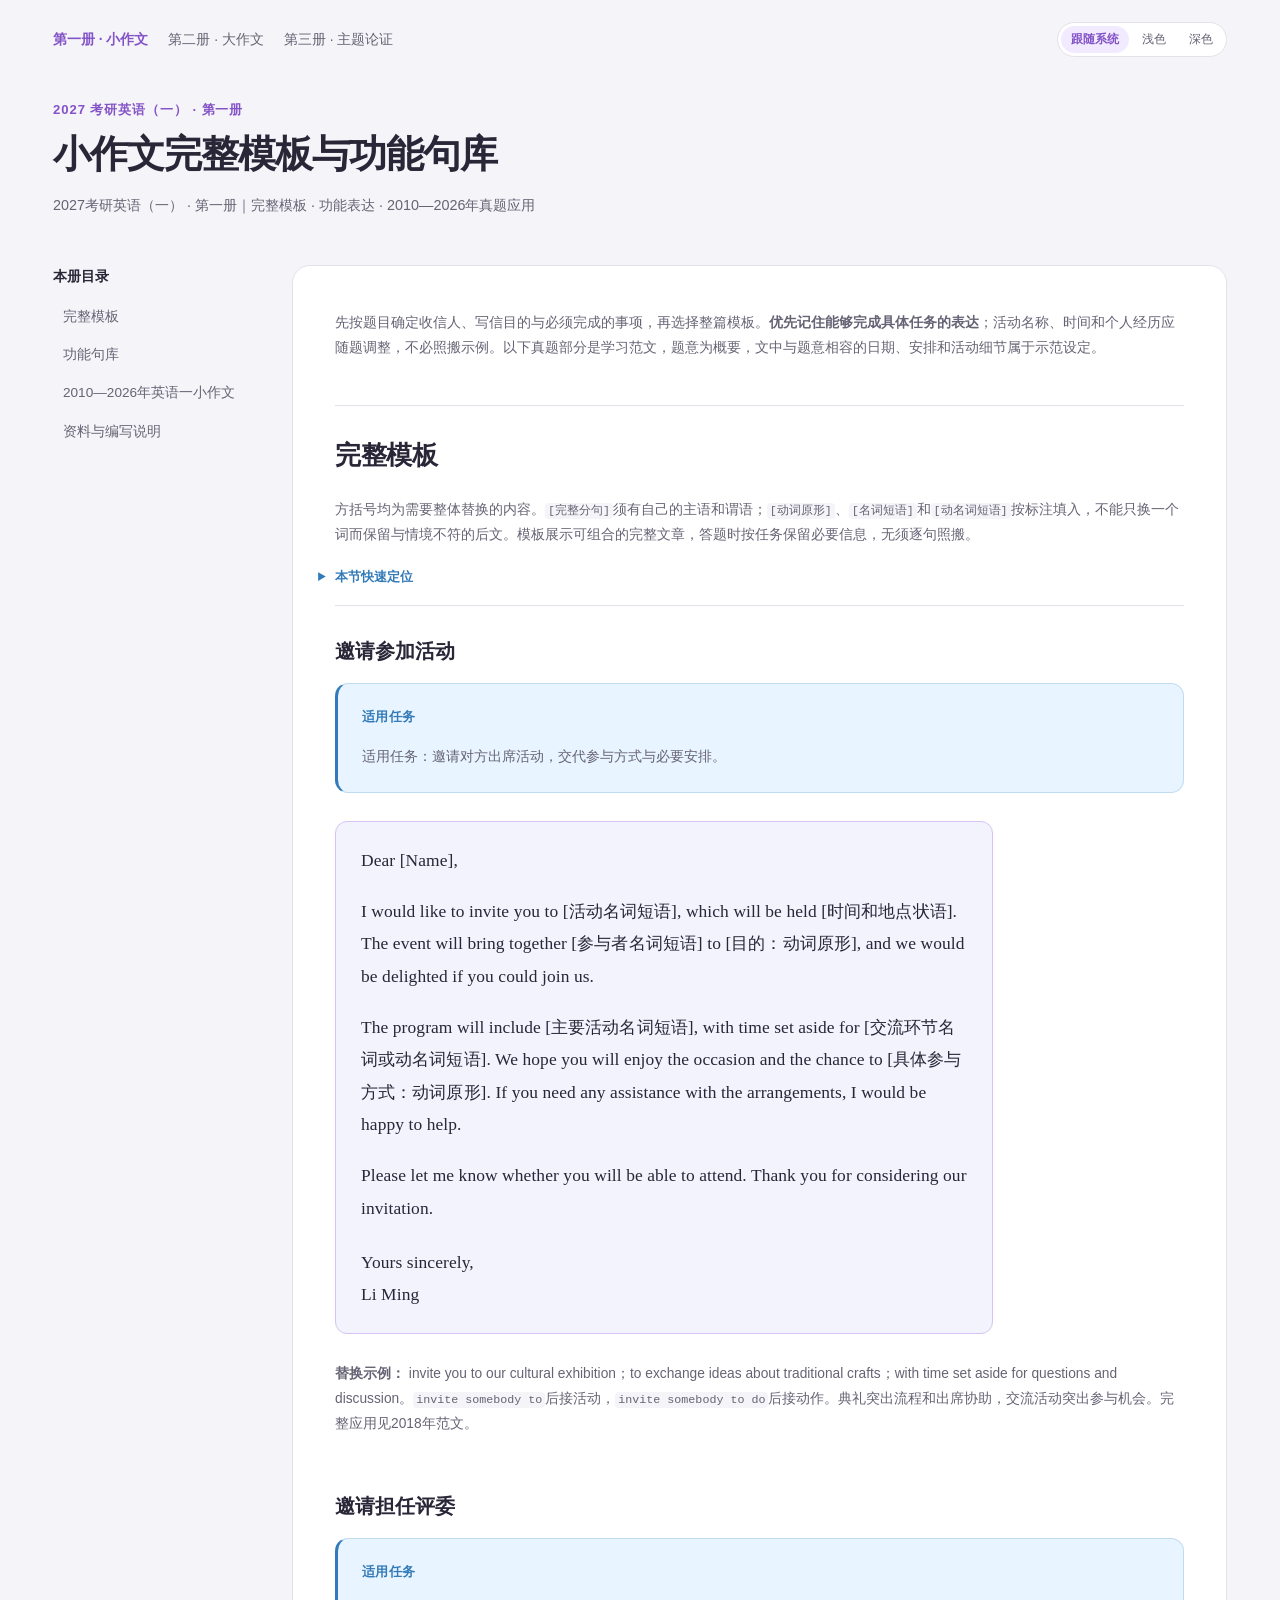
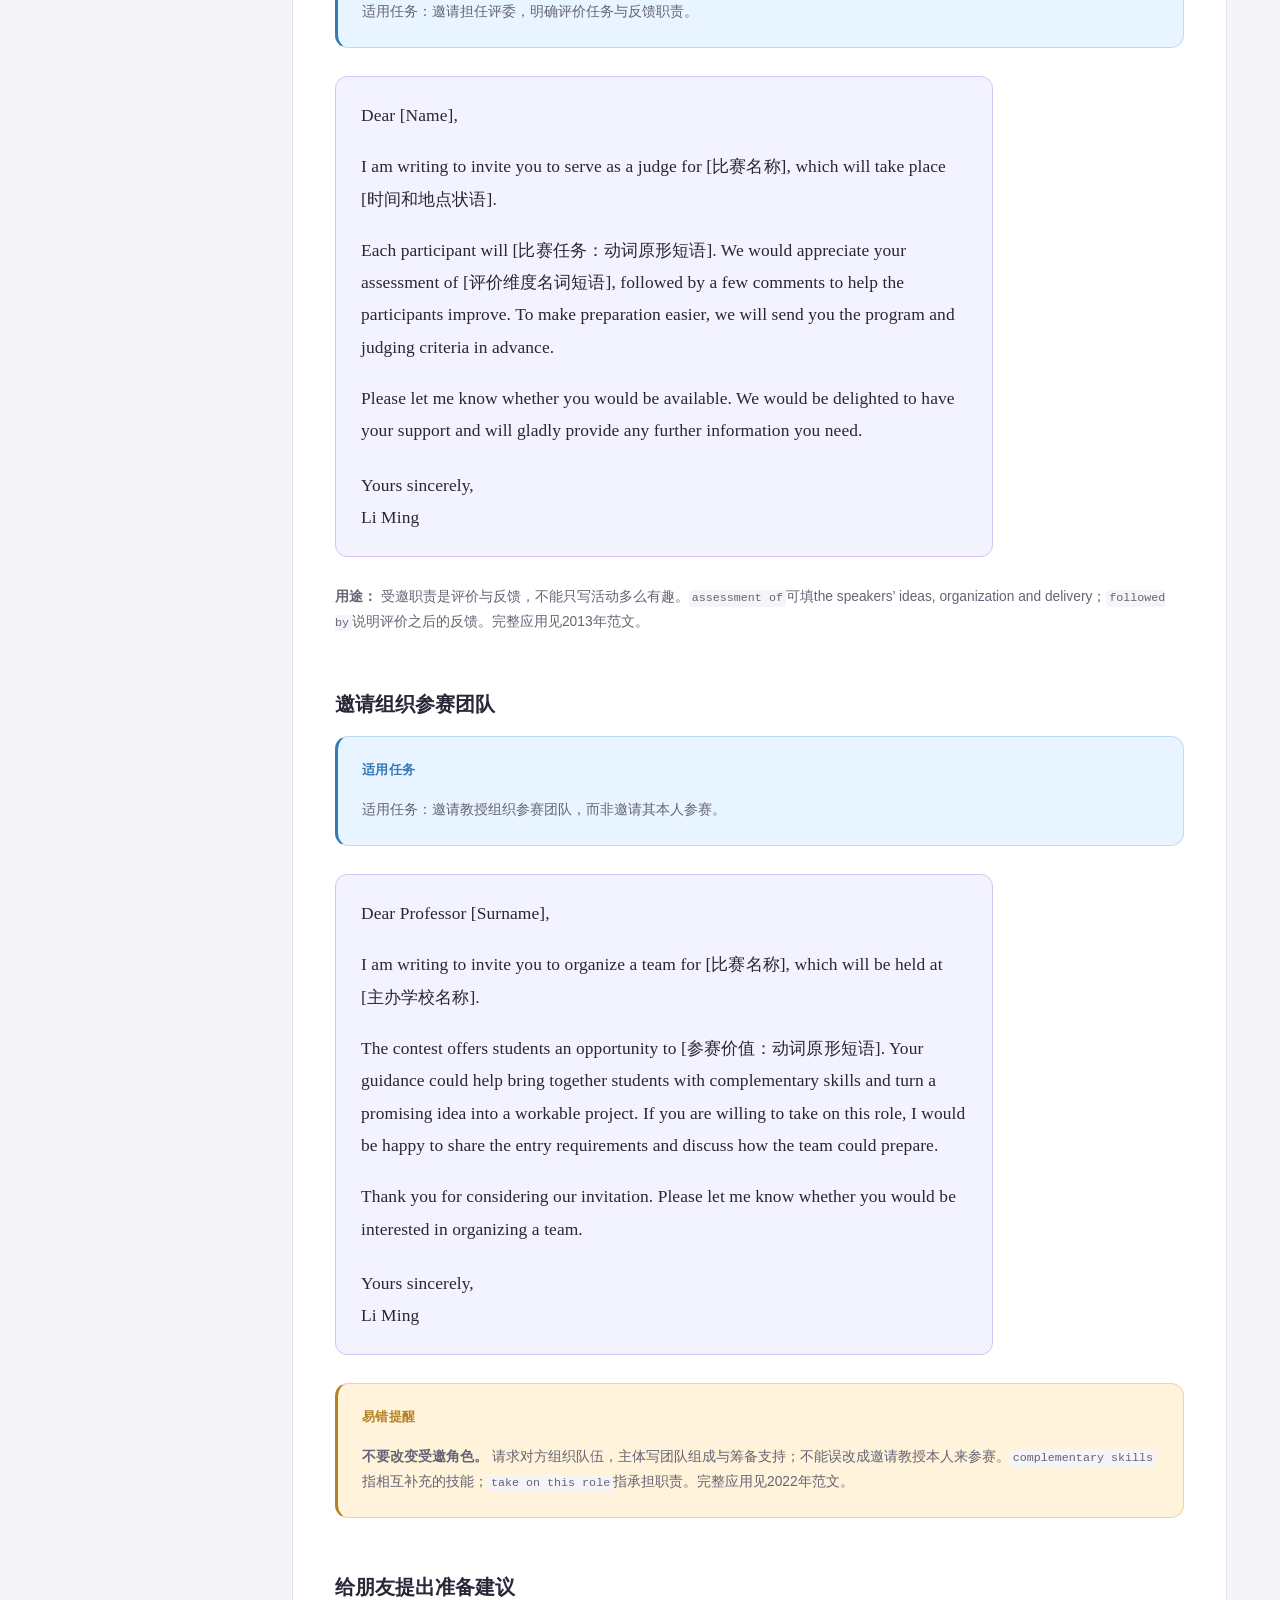
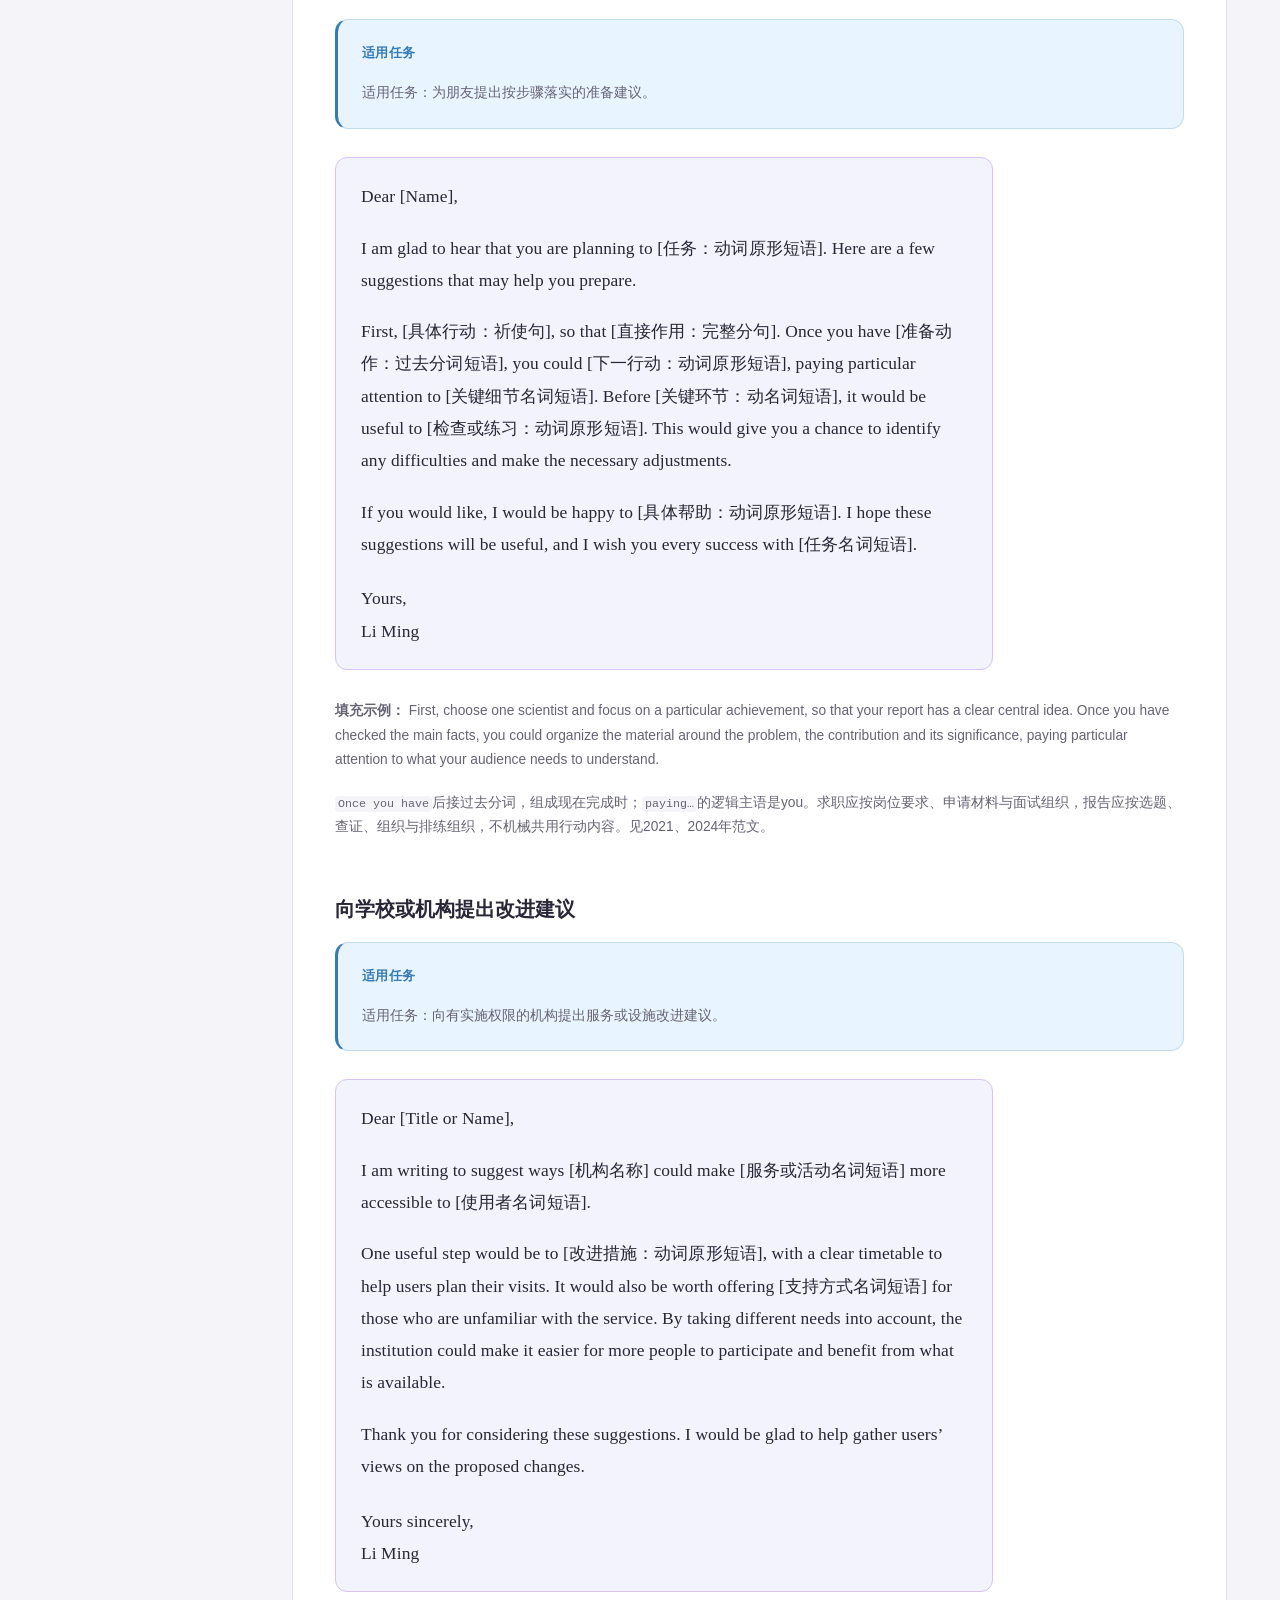
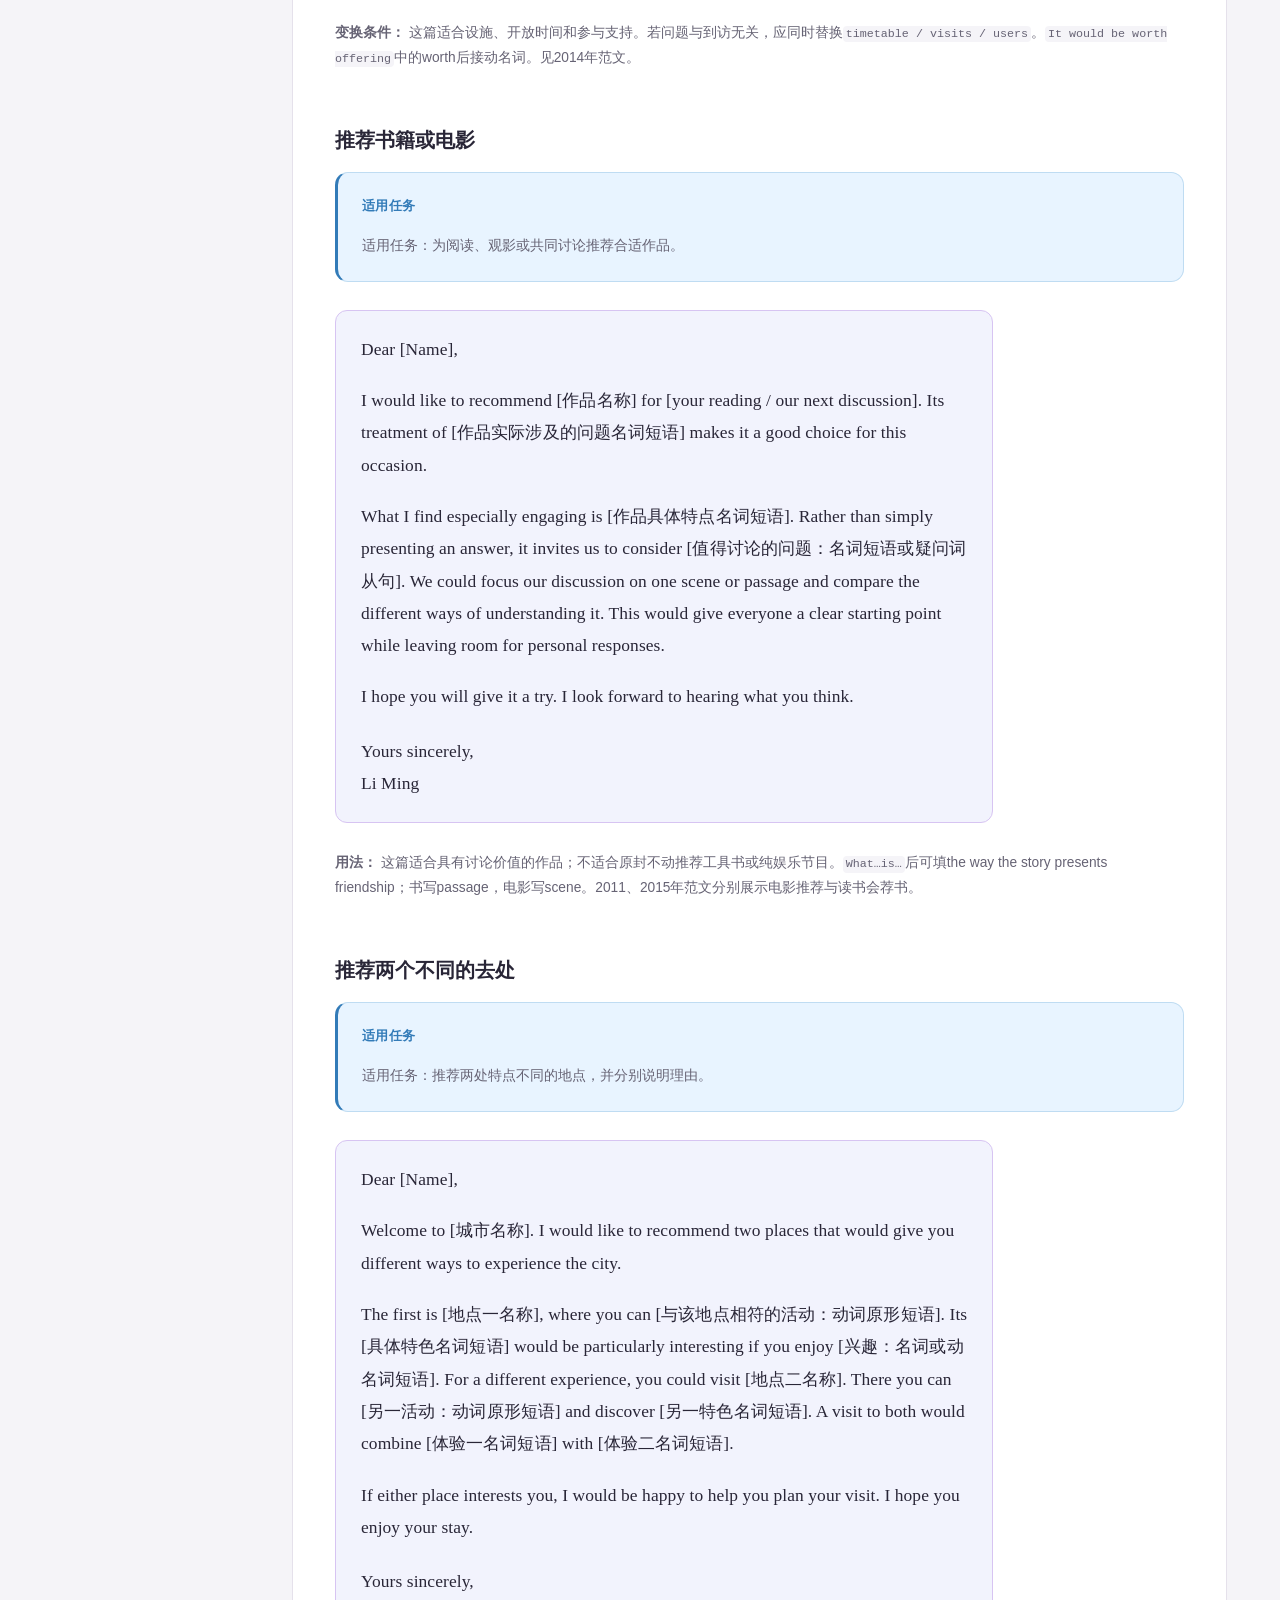
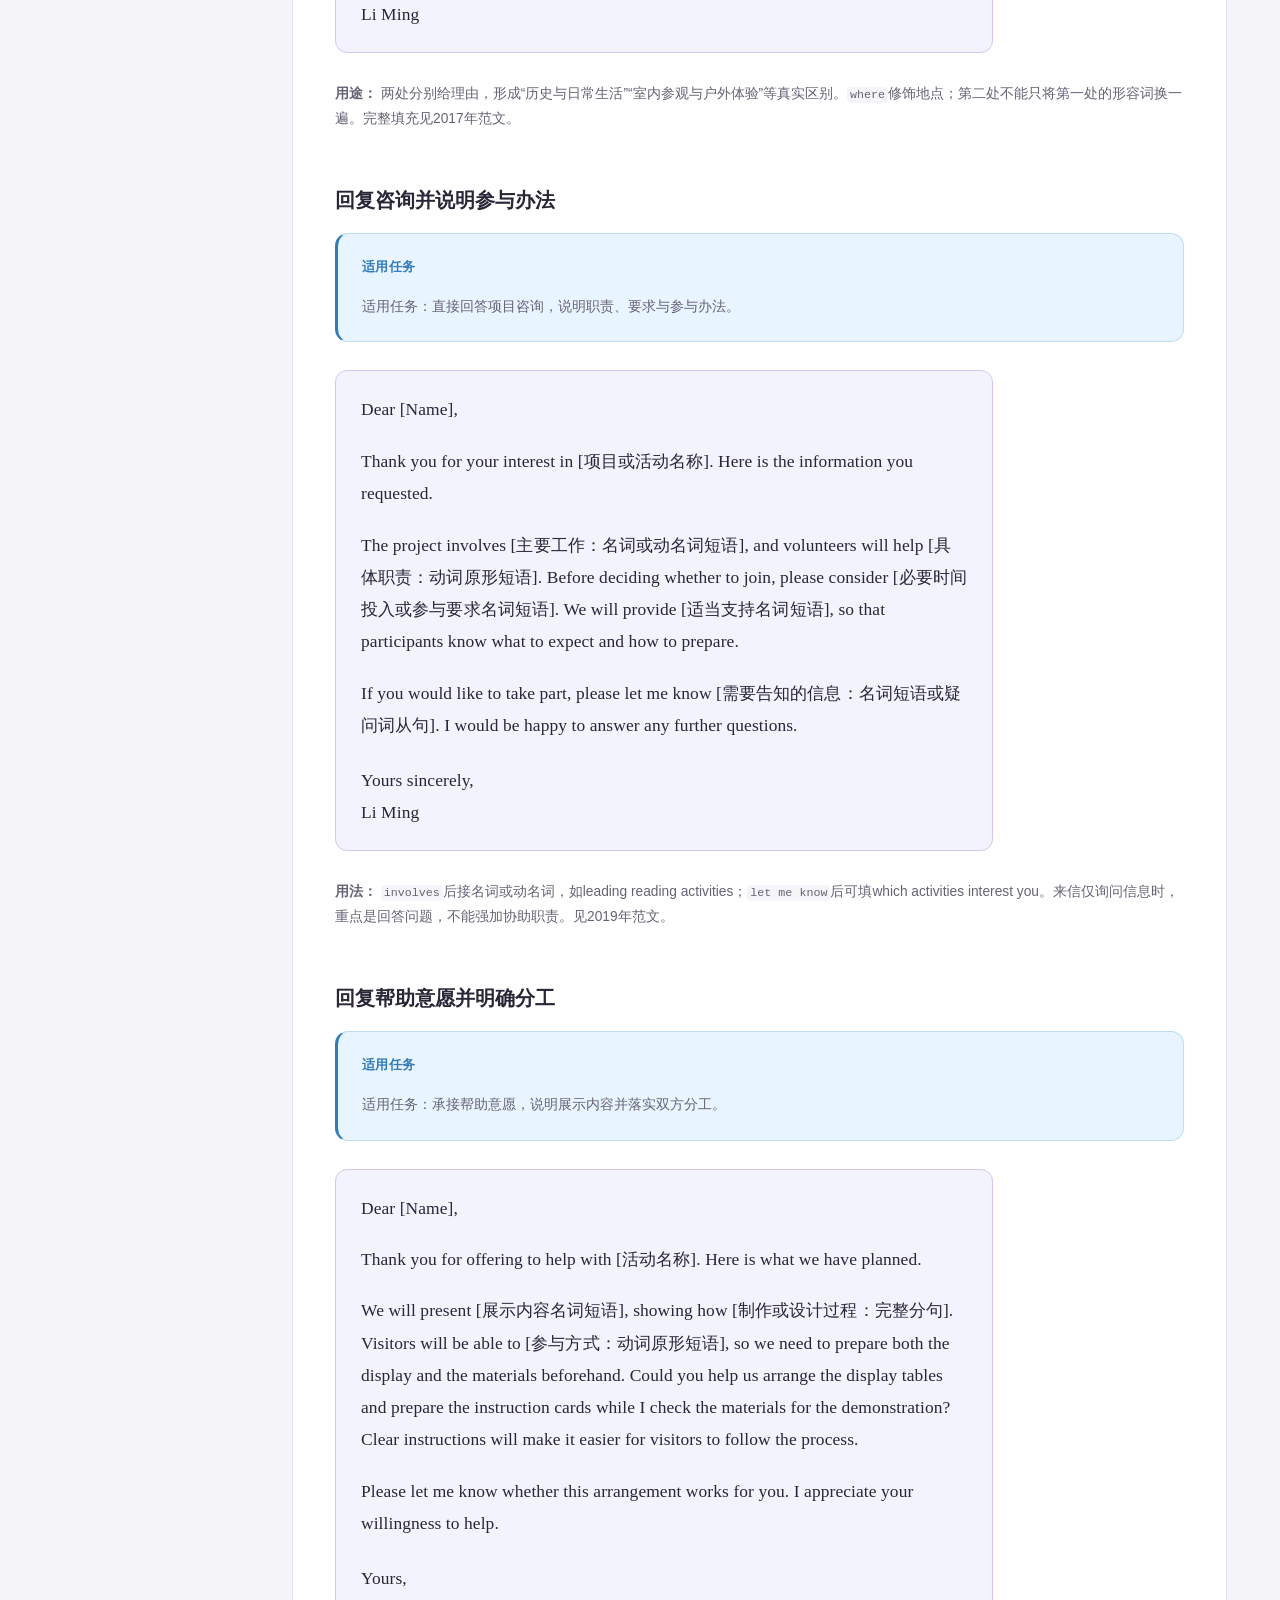
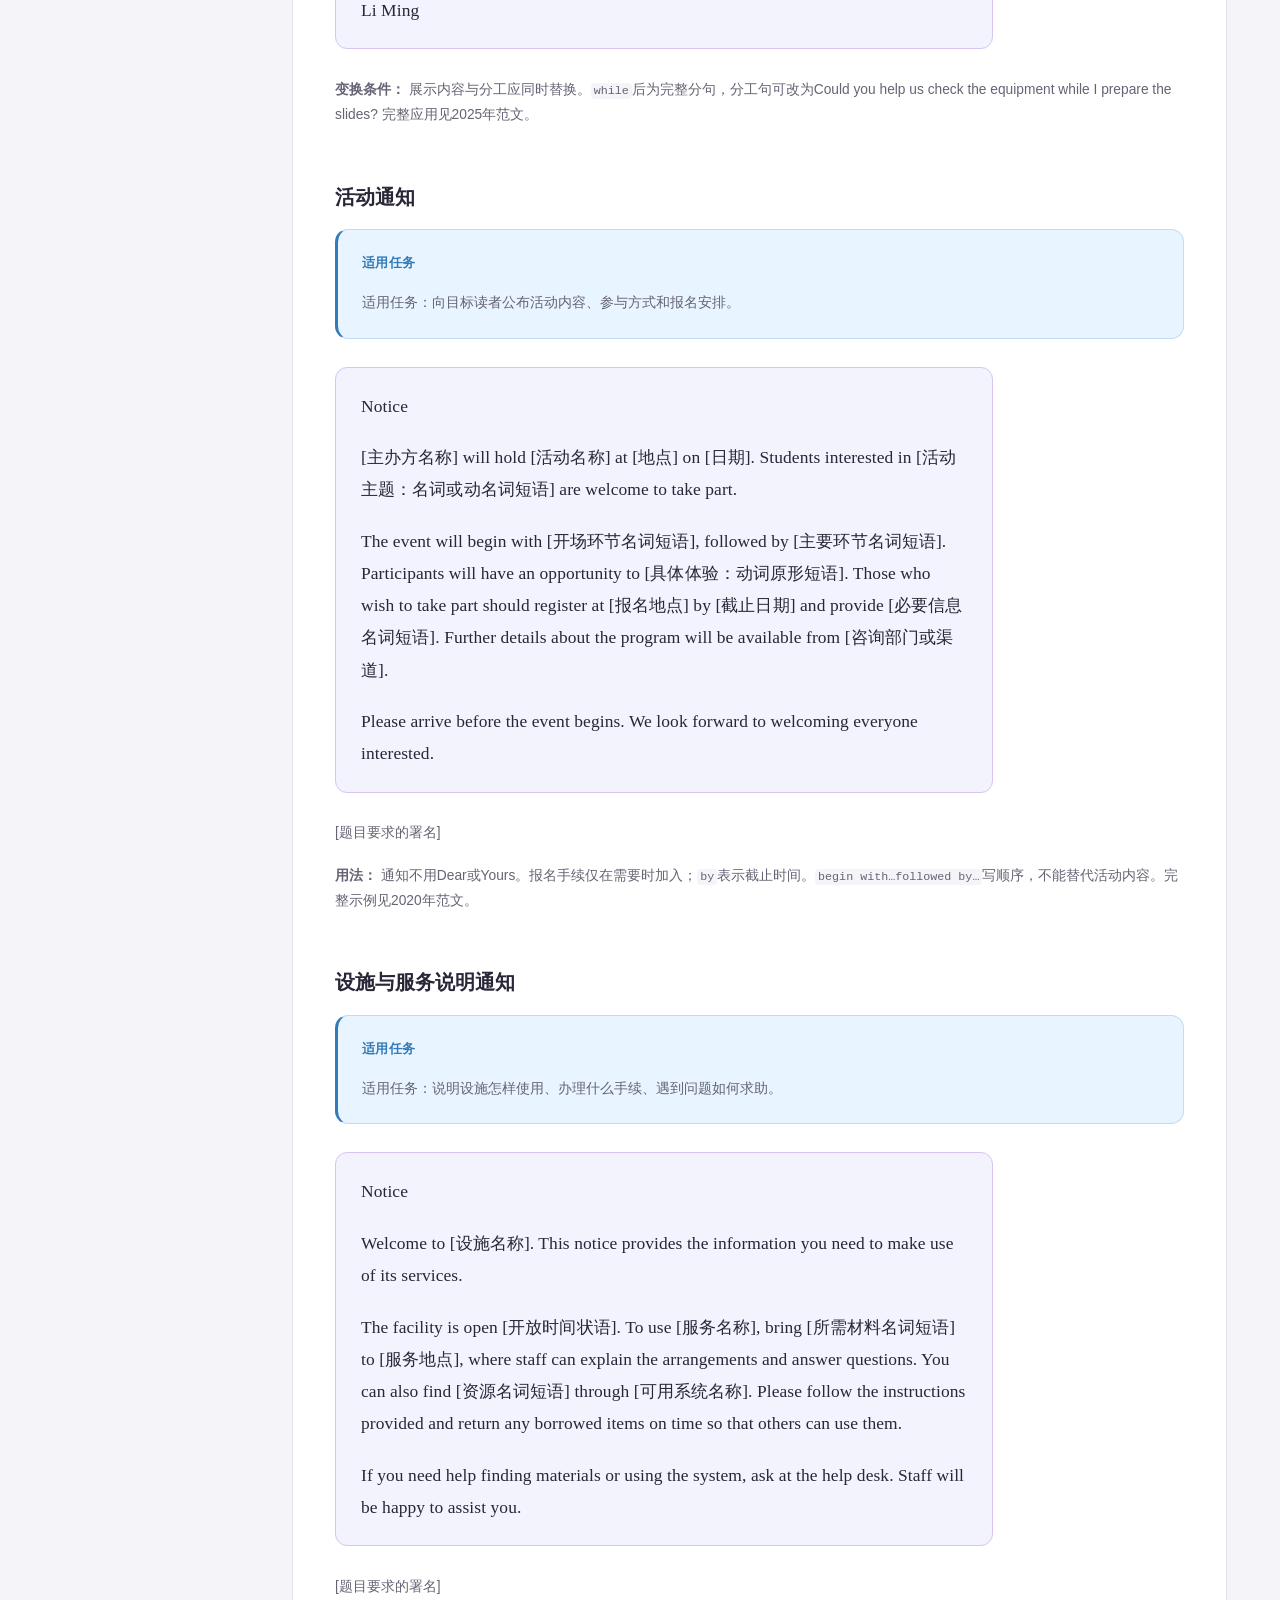
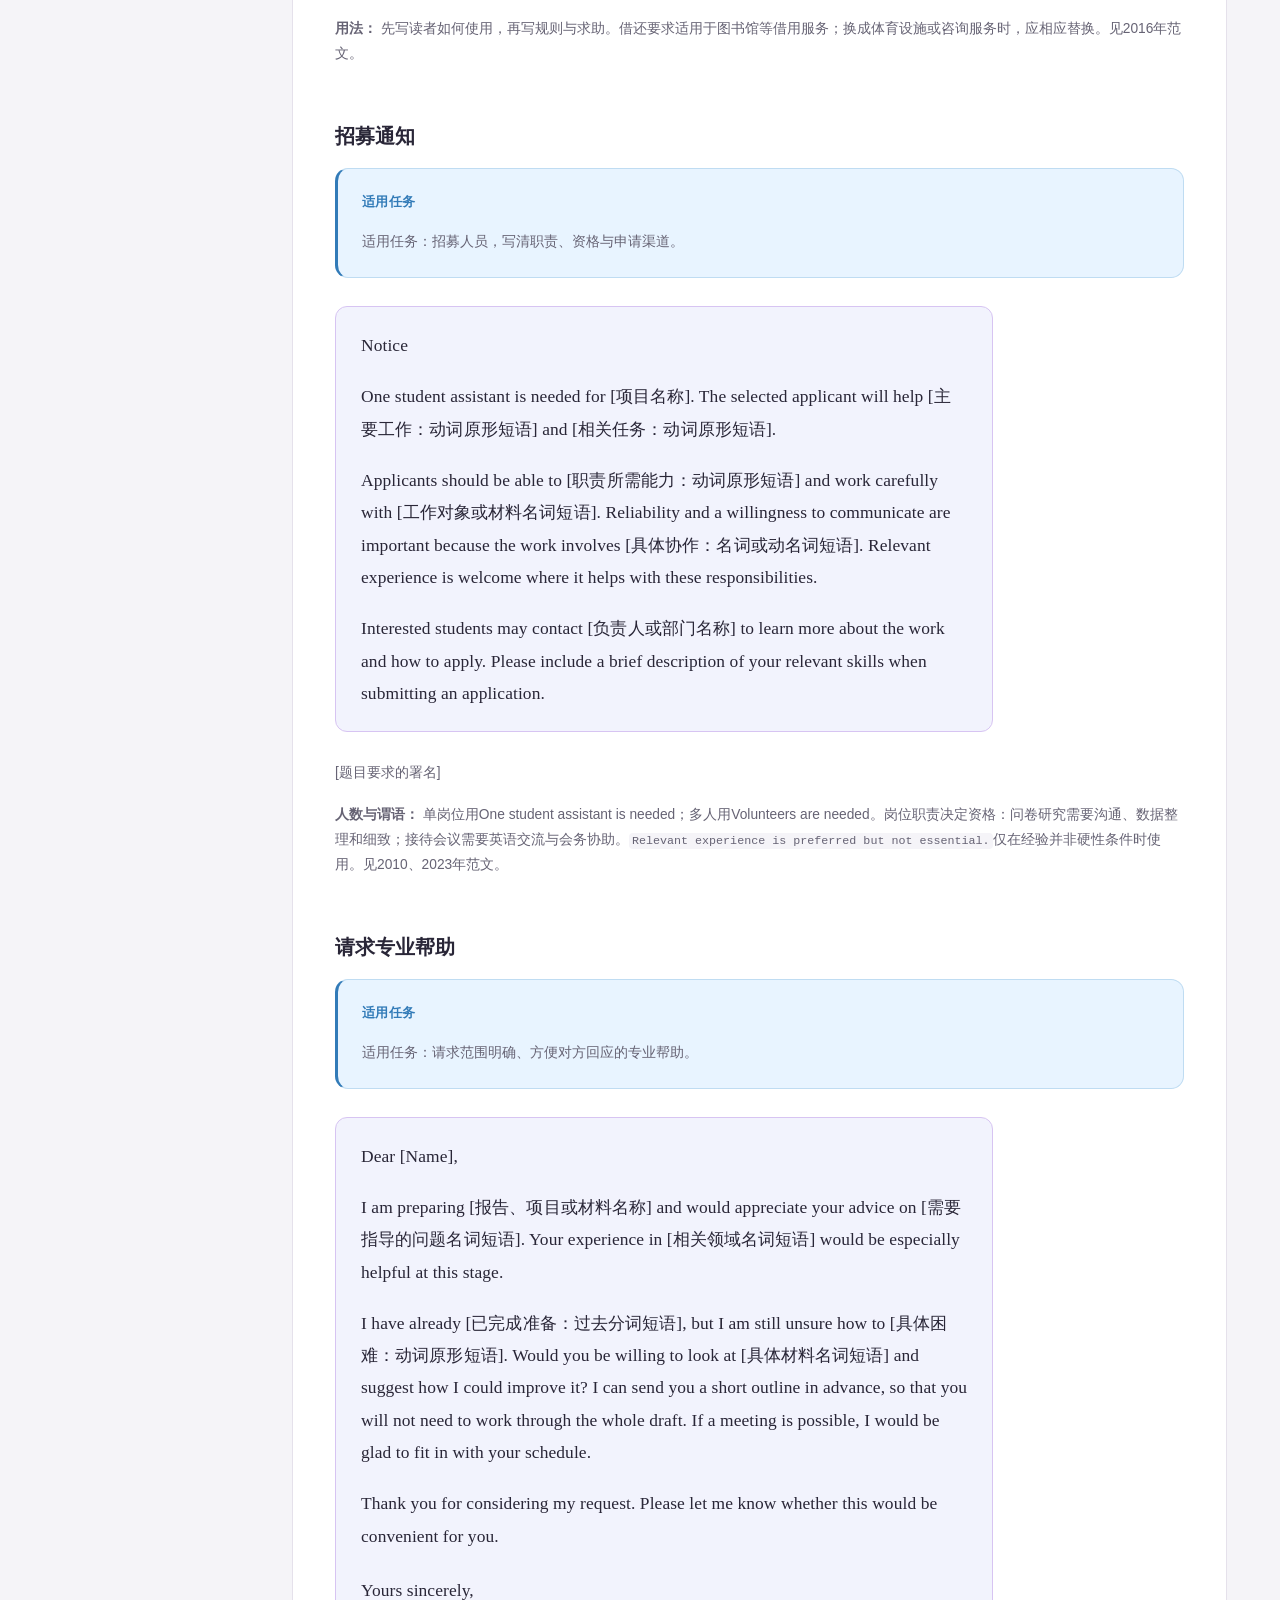
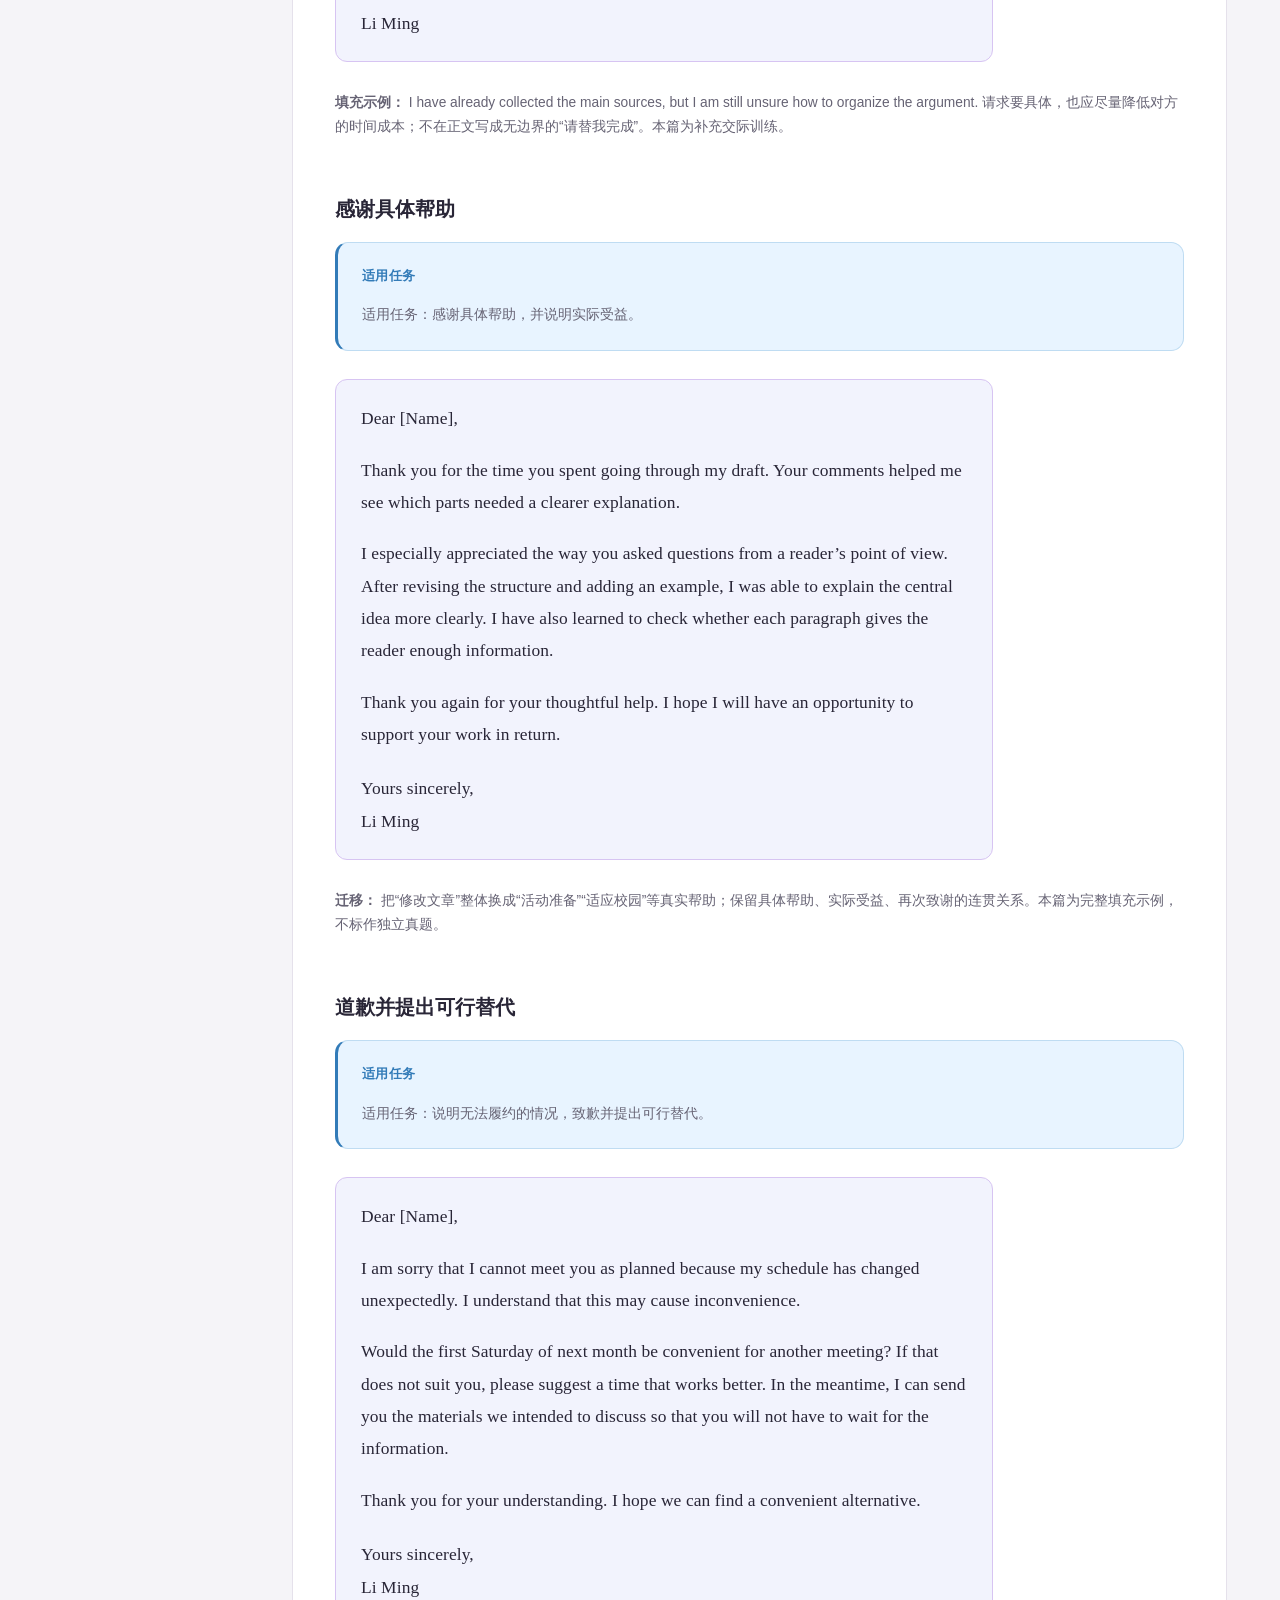
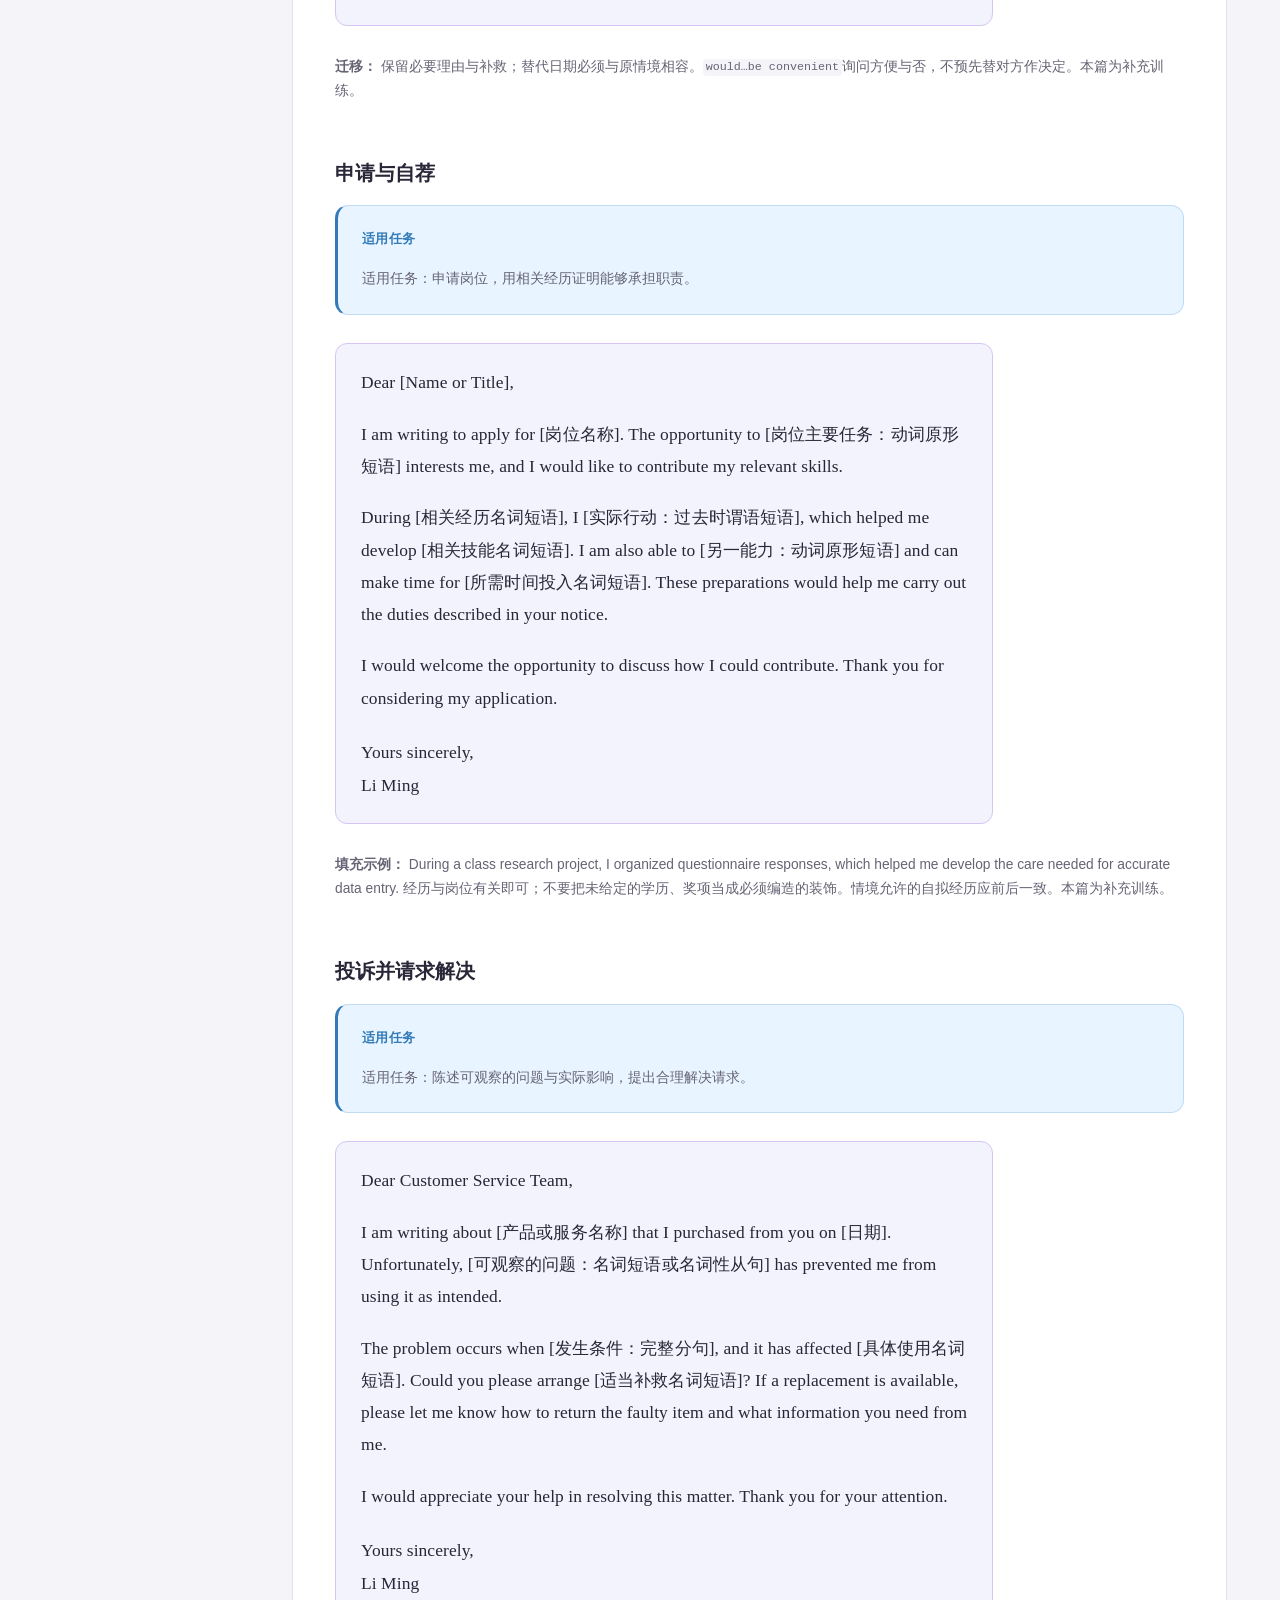
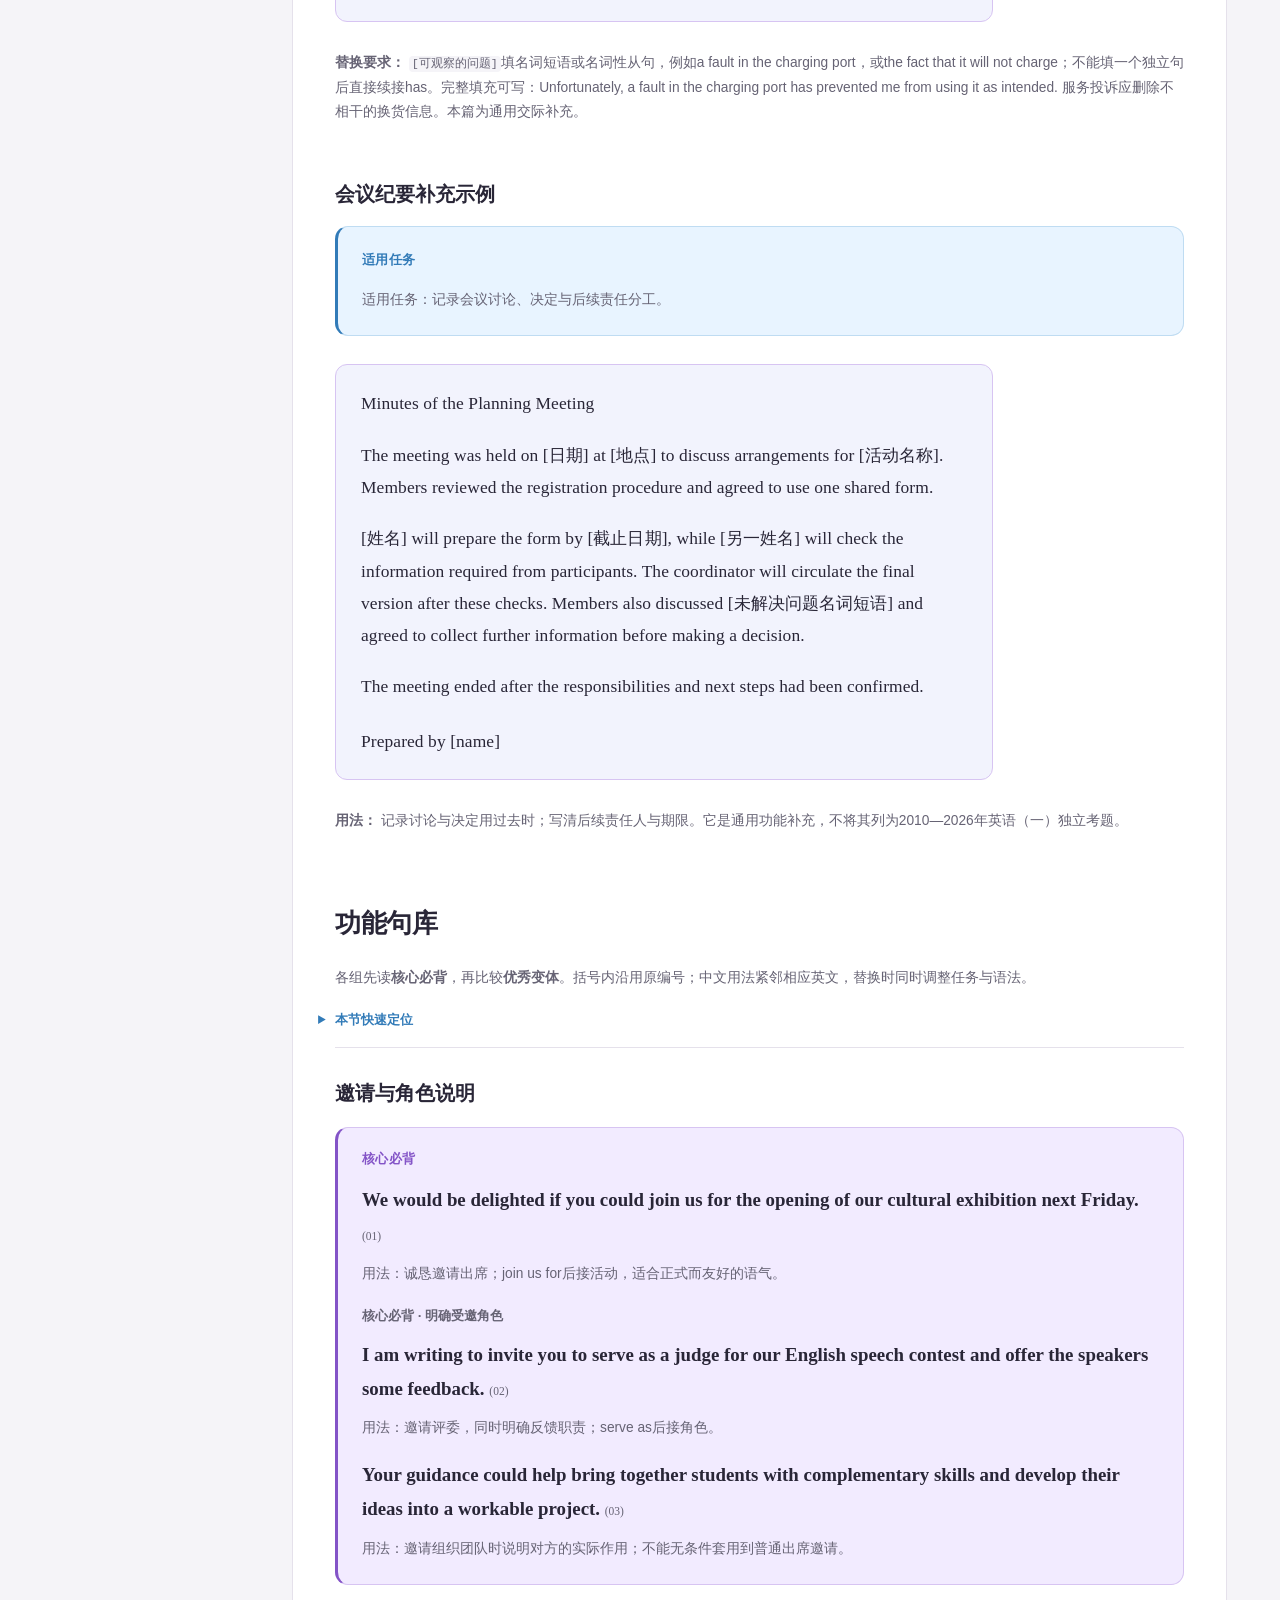
==== 01-小作文完整模板与功能句库.html @ 451fdd6f "Publish English I writing handbooks as a public reading site" ====
<!doctype html>
<html lang="zh-CN"><head><meta charset="utf-8"><meta name="viewport" content="width=device-width,initial-scale=1"><meta name="color-scheme" content="light dark"><title>2027考研英语（一）｜小作文完整模板与功能句库</title><link rel="stylesheet" href="作文三册-彩色阅读.css"></head><body>
<input class="theme-radio" id="theme-auto" name="theme" type="radio" checked aria-label="跟随系统配色"><input class="theme-radio" id="theme-light" name="theme" type="radio" aria-label="浅色阅读"><input class="theme-radio" id="theme-dark" name="theme" type="radio" aria-label="深色阅读">
<div class="reader"><div class="topbar"><nav class="series-links" aria-label="三册导航"><a href="01-小作文完整模板与功能句库.html" aria-current="page">第一册 · 小作文</a><a href="02-大作文完整模板与功能句库.html">第二册 · 大作文</a><a href="03-主题语料与优秀论证段落.html">第三册 · 主题论证</a></nav><nav class="theme-controls" aria-label="阅读配色"><label for="theme-auto">跟随系统</label><label for="theme-light">浅色</label><label for="theme-dark">深色</label></nav></div>
<header class="book-header"><div class="book-kicker">2027 考研英语（一） · 第一册</div><h1>小作文完整模板与功能句库</h1><div class="book-subtitle"><p><em>2027考研英语（一） · 第一册｜完整模板 · 功能表达 · 2010—2026年真题应用</em></p>
</div></header>
<div class="book-layout"><aside class="book-navigation" id="目录"><details open><summary>本册目录</summary><nav aria-label="章节目录"><a href="#完整模板">完整模板</a><a href="#功能句库">功能句库</a><a href="#20102026年英语一小作文">2010—2026年英语一小作文</a><a href="#资料与编写说明">资料与编写说明</a></nav></details></aside><main><div class="book-intro"><p class="annotation">先按题目确定收信人、写信目的与必须完成的事项，再选择整篇模板。<strong>优先记住能够完成具体任务的表达</strong>；活动名称、时间和个人经历应随题调整，不必照搬示例。以下真题部分是学习范文，题意为概要，文中与题意相容的日期、安排和活动细节属于示范设定。</p></div><section class="book-module" id="完整模板"><h2>完整模板</h2><p class="annotation">方括号均为需要整体替换的内容。<code>[完整分句]</code>须有自己的主语和谓语；<code>[动词原形]</code>、<code>[名词短语]</code>和<code>[动名词短语]</code>按标注填入，不能只换一个词而保留与情境不符的后文。模板展示可组合的完整文章，答题时按任务保留必要信息，无须逐句照搬。</p><details class="section-index"><summary>本节快速定位</summary><nav><ul>
<li><a href="#%E9%82%80%E8%AF%B7%E5%8F%82%E5%8A%A0%E6%B4%BB%E5%8A%A8">出席活动</a> · <a href="#%E9%82%80%E8%AF%B7%E6%8B%85%E4%BB%BB%E8%AF%84%E5%A7%94">担任评委</a> · <a href="#%E9%82%80%E8%AF%B7%E7%BB%84%E7%BB%87%E5%8F%82%E8%B5%9B%E5%9B%A2%E9%98%9F">组织团队</a></li>
<li><a href="#%E7%BB%99%E6%9C%8B%E5%8F%8B%E6%8F%90%E5%87%BA%E5%87%86%E5%A4%87%E5%BB%BA%E8%AE%AE">个人建议</a> · <a href="#%E5%90%91%E5%AD%A6%E6%A0%A1%E6%88%96%E6%9C%BA%E6%9E%84%E6%8F%90%E5%87%BA%E6%94%B9%E8%BF%9B%E5%BB%BA%E8%AE%AE">机构建议</a> · <a href="#%E6%8E%A8%E8%8D%90%E4%B9%A6%E7%B1%8D%E6%88%96%E7%94%B5%E5%BD%B1">作品推荐</a></li>
<li><a href="#%E6%8E%A8%E8%8D%90%E4%B8%A4%E4%B8%AA%E4%B8%8D%E5%90%8C%E7%9A%84%E5%8E%BB%E5%A4%84">地点推荐</a> · <a href="#%E5%9B%9E%E5%A4%8D%E5%92%A8%E8%AF%A2%E5%B9%B6%E8%AF%B4%E6%98%8E%E5%8F%82%E4%B8%8E%E5%8A%9E%E6%B3%95">咨询回复</a> · <a href="#%E5%9B%9E%E5%A4%8D%E5%B8%AE%E5%8A%A9%E6%84%8F%E6%84%BF%E5%B9%B6%E6%98%8E%E7%A1%AE%E5%88%86%E5%B7%A5">协作回复</a></li>
<li><a href="#%E6%B4%BB%E5%8A%A8%E9%80%9A%E7%9F%A5">活动通知</a> · <a href="#%E8%AE%BE%E6%96%BD%E4%B8%8E%E6%9C%8D%E5%8A%A1%E8%AF%B4%E6%98%8E%E9%80%9A%E7%9F%A5">服务通知</a> · <a href="#%E6%8B%9B%E5%8B%9F%E9%80%9A%E7%9F%A5">招募通知</a></li>
<li><a href="#%E8%AF%B7%E6%B1%82%E4%B8%93%E4%B8%9A%E5%B8%AE%E5%8A%A9">专业请求</a> · <a href="#%E6%84%9F%E8%B0%A2%E5%85%B7%E4%BD%93%E5%B8%AE%E5%8A%A9">感谢帮助</a> · <a href="#%E9%81%93%E6%AD%89%E5%B9%B6%E6%8F%90%E5%87%BA%E5%8F%AF%E8%A1%8C%E6%9B%BF%E4%BB%A3">道歉改期</a></li>
<li><a href="#%E7%94%B3%E8%AF%B7%E4%B8%8E%E8%87%AA%E8%8D%90">申请自荐</a> · <a href="#%E6%8A%95%E8%AF%89%E5%B9%B6%E8%AF%B7%E6%B1%82%E8%A7%A3%E5%86%B3">投诉补救</a> · <a href="#%E4%BC%9A%E8%AE%AE%E7%BA%AA%E8%A6%81%E8%A1%A5%E5%85%85%E7%A4%BA%E4%BE%8B">会议纪要</a></li>
</ul>
</nav></details><section class="learning-unit" id="邀请参加活动"><h3>邀请参加活动</h3><aside class="color-block grammar-block task-block"><div class="block-label">适用任务</div><p class="annotation"><em>适用任务：邀请对方出席活动，交代参与方式与必要安排。</em></p></aside><div class="composition reading-composition letter-composition"><p class="essay-paragraph letter-line" lang="en">Dear [Name],</p><p class="essay-paragraph" lang="en">I would like to invite you to [活动名词短语], which will be held [时间和地点状语]. The event will bring together [参与者名词短语] to [目的：动词原形], and we would be delighted if you could join us.</p><p class="essay-paragraph" lang="en">The program will include [主要活动名词短语], with time set aside for [交流环节名词或动名词短语]. We hope you will enjoy the occasion and the chance to [具体参与方式：动词原形]. If you need any assistance with the arrangements, I would be happy to help.</p><p class="essay-paragraph" lang="en">Please let me know whether you will be able to attend. Thank you for considering our invitation.</p><p class="essay-paragraph letter-line letter-closing" lang="en">Yours sincerely,<br>Li Ming</p></div><p class="annotation"><strong>替换示例：</strong> invite you to our cultural exhibition；to exchange ideas about traditional crafts；with time set aside for questions and discussion。<code>invite somebody to</code>后接活动，<code>invite somebody to do</code>后接动作。典礼突出流程和出席协助，交流活动突出参与机会。完整应用见2018年范文。</p></section><section class="learning-unit" id="邀请担任评委"><h3>邀请担任评委</h3><aside class="color-block grammar-block task-block"><div class="block-label">适用任务</div><p class="annotation"><em>适用任务：邀请担任评委，明确评价任务与反馈职责。</em></p></aside><div class="composition reading-composition letter-composition"><p class="essay-paragraph letter-line" lang="en">Dear [Name],</p><p class="essay-paragraph" lang="en">I am writing to invite you to serve as a judge for [比赛名称], which will take place [时间和地点状语].</p><p class="essay-paragraph" lang="en">Each participant will [比赛任务：动词原形短语]. We would appreciate your assessment of [评价维度名词短语], followed by a few comments to help the participants improve. To make preparation easier, we will send you the program and judging criteria in advance.</p><p class="essay-paragraph" lang="en">Please let me know whether you would be available. We would be delighted to have your support and will gladly provide any further information you need.</p><p class="essay-paragraph letter-line letter-closing" lang="en">Yours sincerely,<br>Li Ming</p></div><p class="annotation"><strong>用途：</strong> 受邀职责是评价与反馈，不能只写活动多么有趣。<code>assessment of</code>可填the speakers’ ideas, organization and delivery；<code>followed by</code>说明评价之后的反馈。完整应用见2013年范文。</p></section><section class="learning-unit" id="邀请组织参赛团队"><h3>邀请组织参赛团队</h3><aside class="color-block grammar-block task-block"><div class="block-label">适用任务</div><p class="annotation"><em>适用任务：邀请教授组织参赛团队，而非邀请其本人参赛。</em></p></aside><div class="composition reading-composition letter-composition"><p class="essay-paragraph letter-line" lang="en">Dear Professor [Surname],</p><p class="essay-paragraph" lang="en">I am writing to invite you to organize a team for [比赛名称], which will be held at [主办学校名称].</p><p class="essay-paragraph" lang="en">The contest offers students an opportunity to [参赛价值：动词原形短语]. Your guidance could help bring together students with complementary skills and turn a promising idea into a workable project. If you are willing to take on this role, I would be happy to share the entry requirements and discuss how the team could prepare.</p><p class="essay-paragraph" lang="en">Thank you for considering our invitation. Please let me know whether you would be interested in organizing a team.</p><p class="essay-paragraph letter-line letter-closing" lang="en">Yours sincerely,<br>Li Ming</p></div><aside class="color-block warning-block"><div class="block-label">易错提醒</div><p class="annotation"><strong>不要改变受邀角色。</strong> 请求对方组织队伍，主体写团队组成与筹备支持；不能误改成邀请教授本人来参赛。<code>complementary skills</code>指相互补充的技能；<code>take on this role</code>指承担职责。完整应用见2022年范文。</p></aside></section><section class="learning-unit" id="给朋友提出准备建议"><h3>给朋友提出准备建议</h3><aside class="color-block grammar-block task-block"><div class="block-label">适用任务</div><p class="annotation"><em>适用任务：为朋友提出按步骤落实的准备建议。</em></p></aside><div class="composition reading-composition letter-composition"><p class="essay-paragraph letter-line" lang="en">Dear [Name],</p><p class="essay-paragraph" lang="en">I am glad to hear that you are planning to [任务：动词原形短语]. Here are a few suggestions that may help you prepare.</p><p class="essay-paragraph" lang="en">First, [具体行动：祈使句], so that [直接作用：完整分句]. Once you have [准备动作：过去分词短语], you could [下一行动：动词原形短语], paying particular attention to [关键细节名词短语]. Before [关键环节：动名词短语], it would be useful to [检查或练习：动词原形短语]. This would give you a chance to identify any difficulties and make the necessary adjustments.</p><p class="essay-paragraph" lang="en">If you would like, I would be happy to [具体帮助：动词原形短语]. I hope these suggestions will be useful, and I wish you every success with [任务名词短语].</p><p class="essay-paragraph letter-line letter-closing" lang="en">Yours,<br>Li Ming</p></div><p class="annotation"><strong>填充示例：</strong> First, choose one scientist and focus on a particular achievement, so that your report has a clear central idea. Once you have checked the main facts, you could organize the material around the problem, the contribution and its significance, paying particular attention to what your audience needs to understand.</p><p class="annotation"><code>Once you have</code>后接过去分词，组成现在完成时；<code>paying…</code>的逻辑主语是you。求职应按岗位要求、申请材料与面试组织，报告应按选题、查证、组织与排练组织，不机械共用行动内容。见2021、2024年范文。</p></section><section class="learning-unit" id="向学校或机构提出改进建议"><h3>向学校或机构提出改进建议</h3><aside class="color-block grammar-block task-block"><div class="block-label">适用任务</div><p class="annotation"><em>适用任务：向有实施权限的机构提出服务或设施改进建议。</em></p></aside><div class="composition reading-composition letter-composition"><p class="essay-paragraph letter-line" lang="en">Dear [Title or Name],</p><p class="essay-paragraph" lang="en">I am writing to suggest ways [机构名称] could make [服务或活动名词短语] more accessible to [使用者名词短语].</p><p class="essay-paragraph" lang="en">One useful step would be to [改进措施：动词原形短语], with a clear timetable to help users plan their visits. It would also be worth offering [支持方式名词短语] for those who are unfamiliar with the service. By taking different needs into account, the institution could make it easier for more people to participate and benefit from what is available.</p><p class="essay-paragraph" lang="en">Thank you for considering these suggestions. I would be glad to help gather users’ views on the proposed changes.</p><p class="essay-paragraph letter-line letter-closing" lang="en">Yours sincerely,<br>Li Ming</p></div><p class="annotation"><strong>变换条件：</strong> 这篇适合设施、开放时间和参与支持。若问题与到访无关，应同时替换<code>timetable / visits / users</code>。<code>It would be worth offering</code>中的worth后接动名词。见2014年范文。</p></section><section class="learning-unit" id="推荐书籍或电影"><h3>推荐书籍或电影</h3><aside class="color-block grammar-block task-block"><div class="block-label">适用任务</div><p class="annotation"><em>适用任务：为阅读、观影或共同讨论推荐合适作品。</em></p></aside><div class="composition reading-composition letter-composition"><p class="essay-paragraph letter-line" lang="en">Dear [Name],</p><p class="essay-paragraph" lang="en">I would like to recommend [作品名称] for [your reading / our next discussion]. Its treatment of [作品实际涉及的问题名词短语] makes it a good choice for this occasion.</p><p class="essay-paragraph" lang="en">What I find especially engaging is [作品具体特点名词短语]. Rather than simply presenting an answer, it invites us to consider [值得讨论的问题：名词短语或疑问词从句]. We could focus our discussion on one scene or passage and compare the different ways of understanding it. This would give everyone a clear starting point while leaving room for personal responses.</p><p class="essay-paragraph" lang="en">I hope you will give it a try. I look forward to hearing what you think.</p><p class="essay-paragraph letter-line letter-closing" lang="en">Yours sincerely,<br>Li Ming</p></div><p class="annotation"><strong>用法：</strong> 这篇适合具有讨论价值的作品；不适合原封不动推荐工具书或纯娱乐节目。<code>What…is…</code>后可填the way the story presents friendship；书写passage，电影写scene。2011、2015年范文分别展示电影推荐与读书会荐书。</p></section><section class="learning-unit" id="推荐两个不同的去处"><h3>推荐两个不同的去处</h3><aside class="color-block grammar-block task-block"><div class="block-label">适用任务</div><p class="annotation"><em>适用任务：推荐两处特点不同的地点，并分别说明理由。</em></p></aside><div class="composition reading-composition letter-composition"><p class="essay-paragraph letter-line" lang="en">Dear [Name],</p><p class="essay-paragraph" lang="en">Welcome to [城市名称]. I would like to recommend two places that would give you different ways to experience the city.</p><p class="essay-paragraph" lang="en">The first is [地点一名称], where you can [与该地点相符的活动：动词原形短语]. Its [具体特色名词短语] would be particularly interesting if you enjoy [兴趣：名词或动名词短语]. For a different experience, you could visit [地点二名称]. There you can [另一活动：动词原形短语] and discover [另一特色名词短语]. A visit to both would combine [体验一名词短语] with [体验二名词短语].</p><p class="essay-paragraph" lang="en">If either place interests you, I would be happy to help you plan your visit. I hope you enjoy your stay.</p><p class="essay-paragraph letter-line letter-closing" lang="en">Yours sincerely,<br>Li Ming</p></div><p class="annotation"><strong>用途：</strong> 两处分别给理由，形成“历史与日常生活”“室内参观与户外体验”等真实区别。<code>where</code>修饰地点；第二处不能只将第一处的形容词换一遍。完整填充见2017年范文。</p></section><section class="learning-unit" id="回复咨询并说明参与办法"><h3>回复咨询并说明参与办法</h3><aside class="color-block grammar-block task-block"><div class="block-label">适用任务</div><p class="annotation"><em>适用任务：直接回答项目咨询，说明职责、要求与参与办法。</em></p></aside><div class="composition reading-composition letter-composition"><p class="essay-paragraph letter-line" lang="en">Dear [Name],</p><p class="essay-paragraph" lang="en">Thank you for your interest in [项目或活动名称]. Here is the information you requested.</p><p class="essay-paragraph" lang="en">The project involves [主要工作：名词或动名词短语], and volunteers will help [具体职责：动词原形短语]. Before deciding whether to join, please consider [必要时间投入或参与要求名词短语]. We will provide [适当支持名词短语], so that participants know what to expect and how to prepare.</p><p class="essay-paragraph" lang="en">If you would like to take part, please let me know [需要告知的信息：名词短语或疑问词从句]. I would be happy to answer any further questions.</p><p class="essay-paragraph letter-line letter-closing" lang="en">Yours sincerely,<br>Li Ming</p></div><p class="annotation"><strong>用法：</strong> <code>involves</code>后接名词或动名词，如leading reading activities；<code>let me know</code>后可填which activities interest you。来信仅询问信息时，重点是回答问题，不能强加协助职责。见2019年范文。</p></section><section class="learning-unit" id="回复帮助意愿并明确分工"><h3>回复帮助意愿并明确分工</h3><aside class="color-block grammar-block task-block"><div class="block-label">适用任务</div><p class="annotation"><em>适用任务：承接帮助意愿，说明展示内容并落实双方分工。</em></p></aside><div class="composition reading-composition letter-composition"><p class="essay-paragraph letter-line" lang="en">Dear [Name],</p><p class="essay-paragraph" lang="en">Thank you for offering to help with [活动名称]. Here is what we have planned.</p><p class="essay-paragraph" lang="en">We will present [展示内容名词短语], showing how [制作或设计过程：完整分句]. Visitors will be able to [参与方式：动词原形短语], so we need to prepare both the display and the materials beforehand. Could you help us arrange the display tables and prepare the instruction cards while I check the materials for the demonstration? Clear instructions will make it easier for visitors to follow the process.</p><p class="essay-paragraph" lang="en">Please let me know whether this arrangement works for you. I appreciate your willingness to help.</p><p class="essay-paragraph letter-line letter-closing" lang="en">Yours,<br>Li Ming</p></div><p class="annotation"><strong>变换条件：</strong> 展示内容与分工应同时替换。<code>while</code>后为完整分句，分工句可改为Could you help us check the equipment while I prepare the slides? 完整应用见2025年范文。</p></section><section class="learning-unit" id="活动通知"><h3>活动通知</h3><aside class="color-block grammar-block task-block"><div class="block-label">适用任务</div><p class="annotation"><em>适用任务：向目标读者公布活动内容、参与方式和报名安排。</em></p></aside><div class="composition reading-composition letter-composition"><p class="essay-paragraph letter-line" lang="en">Notice</p><p class="essay-paragraph" lang="en">[主办方名称] will hold [活动名称] at [地点] on [日期]. Students interested in [活动主题：名词或动名词短语] are welcome to take part.</p><p class="essay-paragraph" lang="en">The event will begin with [开场环节名词短语], followed by [主要环节名词短语]. Participants will have an opportunity to [具体体验：动词原形短语]. Those who wish to take part should register at [报名地点] by [截止日期] and provide [必要信息名词短语]. Further details about the program will be available from [咨询部门或渠道].</p><p class="essay-paragraph" lang="en">Please arrive before the event begins. We look forward to welcoming everyone interested.</p></div><p class="annotation">[题目要求的署名]</p><p class="annotation"><strong>用法：</strong> 通知不用Dear或Yours。报名手续仅在需要时加入；<code>by</code>表示截止时间。<code>begin with…followed by…</code>写顺序，不能替代活动内容。完整示例见2020年范文。</p></section><section class="learning-unit" id="设施与服务说明通知"><h3>设施与服务说明通知</h3><aside class="color-block grammar-block task-block"><div class="block-label">适用任务</div><p class="annotation"><em>适用任务：说明设施怎样使用、办理什么手续、遇到问题如何求助。</em></p></aside><div class="composition reading-composition letter-composition"><p class="essay-paragraph letter-line" lang="en">Notice</p><p class="essay-paragraph" lang="en">Welcome to [设施名称]. This notice provides the information you need to make use of its services.</p><p class="essay-paragraph" lang="en">The facility is open [开放时间状语]. To use [服务名称], bring [所需材料名词短语] to [服务地点], where staff can explain the arrangements and answer questions. You can also find [资源名词短语] through [可用系统名称]. Please follow the instructions provided and return any borrowed items on time so that others can use them.</p><p class="essay-paragraph" lang="en">If you need help finding materials or using the system, ask at the help desk. Staff will be happy to assist you.</p></div><p class="annotation">[题目要求的署名]</p><p class="annotation"><strong>用法：</strong> 先写读者如何使用，再写规则与求助。借还要求适用于图书馆等借用服务；换成体育设施或咨询服务时，应相应替换。见2016年范文。</p></section><section class="learning-unit" id="招募通知"><h3>招募通知</h3><aside class="color-block grammar-block task-block"><div class="block-label">适用任务</div><p class="annotation"><em>适用任务：招募人员，写清职责、资格与申请渠道。</em></p></aside><div class="composition reading-composition letter-composition"><p class="essay-paragraph letter-line" lang="en">Notice</p><p class="essay-paragraph" lang="en">One student assistant is needed for [项目名称]. The selected applicant will help [主要工作：动词原形短语] and [相关任务：动词原形短语].</p><p class="essay-paragraph" lang="en">Applicants should be able to [职责所需能力：动词原形短语] and work carefully with [工作对象或材料名词短语]. Reliability and a willingness to communicate are important because the work involves [具体协作：名词或动名词短语]. Relevant experience is welcome where it helps with these responsibilities.</p><p class="essay-paragraph" lang="en">Interested students may contact [负责人或部门名称] to learn more about the work and how to apply. Please include a brief description of your relevant skills when submitting an application.</p></div><p class="annotation">[题目要求的署名]</p><p class="annotation"><strong>人数与谓语：</strong> 单岗位用One student assistant is needed；多人用Volunteers are needed。岗位职责决定资格：问卷研究需要沟通、数据整理和细致；接待会议需要英语交流与会务协助。<code>Relevant experience is preferred but not essential.</code>仅在经验并非硬性条件时使用。见2010、2023年范文。</p></section><section class="learning-unit" id="请求专业帮助"><h3>请求专业帮助</h3><aside class="color-block grammar-block task-block"><div class="block-label">适用任务</div><p class="annotation"><em>适用任务：请求范围明确、方便对方回应的专业帮助。</em></p></aside><div class="composition reading-composition letter-composition"><p class="essay-paragraph letter-line" lang="en">Dear [Name],</p><p class="essay-paragraph" lang="en">I am preparing [报告、项目或材料名称] and would appreciate your advice on [需要指导的问题名词短语]. Your experience in [相关领域名词短语] would be especially helpful at this stage.</p><p class="essay-paragraph" lang="en">I have already [已完成准备：过去分词短语], but I am still unsure how to [具体困难：动词原形短语]. Would you be willing to look at [具体材料名词短语] and suggest how I could improve it? I can send you a short outline in advance, so that you will not need to work through the whole draft. If a meeting is possible, I would be glad to fit in with your schedule.</p><p class="essay-paragraph" lang="en">Thank you for considering my request. Please let me know whether this would be convenient for you.</p><p class="essay-paragraph letter-line letter-closing" lang="en">Yours sincerely,<br>Li Ming</p></div><p class="annotation"><strong>填充示例：</strong> I have already collected the main sources, but I am still unsure how to organize the argument. 请求要具体，也应尽量降低对方的时间成本；不在正文写成无边界的“请替我完成”。本篇为补充交际训练。</p></section><section class="learning-unit" id="感谢具体帮助"><h3>感谢具体帮助</h3><aside class="color-block grammar-block task-block"><div class="block-label">适用任务</div><p class="annotation"><em>适用任务：感谢具体帮助，并说明实际受益。</em></p></aside><div class="composition reading-composition letter-composition"><p class="essay-paragraph letter-line" lang="en">Dear [Name],</p><p class="essay-paragraph" lang="en">Thank you for the time you spent going through my draft. Your comments helped me see which parts needed a clearer explanation.</p><p class="essay-paragraph" lang="en">I especially appreciated the way you asked questions from a reader’s point of view. After revising the structure and adding an example, I was able to explain the central idea more clearly. I have also learned to check whether each paragraph gives the reader enough information.</p><p class="essay-paragraph" lang="en">Thank you again for your thoughtful help. I hope I will have an opportunity to support your work in return.</p><p class="essay-paragraph letter-line letter-closing" lang="en">Yours sincerely,<br>Li Ming</p></div><p class="annotation"><strong>迁移：</strong> 把“修改文章”整体换成“活动准备”“适应校园”等真实帮助；保留具体帮助、实际受益、再次致谢的连贯关系。本篇为完整填充示例，不标作独立真题。</p></section><section class="learning-unit" id="道歉并提出可行替代"><h3>道歉并提出可行替代</h3><aside class="color-block grammar-block task-block"><div class="block-label">适用任务</div><p class="annotation"><em>适用任务：说明无法履约的情况，致歉并提出可行替代。</em></p></aside><div class="composition reading-composition letter-composition"><p class="essay-paragraph letter-line" lang="en">Dear [Name],</p><p class="essay-paragraph" lang="en">I am sorry that I cannot meet you as planned because my schedule has changed unexpectedly. I understand that this may cause inconvenience.</p><p class="essay-paragraph" lang="en">Would the first Saturday of next month be convenient for another meeting? If that does not suit you, please suggest a time that works better. In the meantime, I can send you the materials we intended to discuss so that you will not have to wait for the information.</p><p class="essay-paragraph" lang="en">Thank you for your understanding. I hope we can find a convenient alternative.</p><p class="essay-paragraph letter-line letter-closing" lang="en">Yours sincerely,<br>Li Ming</p></div><p class="annotation"><strong>迁移：</strong> 保留必要理由与补救；替代日期必须与原情境相容。<code>would…be convenient</code>询问方便与否，不预先替对方作决定。本篇为补充训练。</p></section><section class="learning-unit" id="申请与自荐"><h3>申请与自荐</h3><aside class="color-block grammar-block task-block"><div class="block-label">适用任务</div><p class="annotation"><em>适用任务：申请岗位，用相关经历证明能够承担职责。</em></p></aside><div class="composition reading-composition letter-composition"><p class="essay-paragraph letter-line" lang="en">Dear [Name or Title],</p><p class="essay-paragraph" lang="en">I am writing to apply for [岗位名称]. The opportunity to [岗位主要任务：动词原形短语] interests me, and I would like to contribute my relevant skills.</p><p class="essay-paragraph" lang="en">During [相关经历名词短语], I [实际行动：过去时谓语短语], which helped me develop [相关技能名词短语]. I am also able to [另一能力：动词原形短语] and can make time for [所需时间投入名词短语]. These preparations would help me carry out the duties described in your notice.</p><p class="essay-paragraph" lang="en">I would welcome the opportunity to discuss how I could contribute. Thank you for considering my application.</p><p class="essay-paragraph letter-line letter-closing" lang="en">Yours sincerely,<br>Li Ming</p></div><p class="annotation"><strong>填充示例：</strong> During a class research project, I organized questionnaire responses, which helped me develop the care needed for accurate data entry. 经历与岗位有关即可；不要把未给定的学历、奖项当成必须编造的装饰。情境允许的自拟经历应前后一致。本篇为补充训练。</p></section><section class="learning-unit" id="投诉并请求解决"><h3>投诉并请求解决</h3><aside class="color-block grammar-block task-block"><div class="block-label">适用任务</div><p class="annotation"><em>适用任务：陈述可观察的问题与实际影响，提出合理解决请求。</em></p></aside><div class="composition reading-composition letter-composition"><p class="essay-paragraph letter-line" lang="en">Dear Customer Service Team,</p><p class="essay-paragraph" lang="en">I am writing about [产品或服务名称] that I purchased from you on [日期]. Unfortunately, [可观察的问题：名词短语或名词性从句] has prevented me from using it as intended.</p><p class="essay-paragraph" lang="en">The problem occurs when [发生条件：完整分句], and it has affected [具体使用名词短语]. Could you please arrange [适当补救名词短语]? If a replacement is available, please let me know how to return the faulty item and what information you need from me.</p><p class="essay-paragraph" lang="en">I would appreciate your help in resolving this matter. Thank you for your attention.</p><p class="essay-paragraph letter-line letter-closing" lang="en">Yours sincerely,<br>Li Ming</p></div><p class="annotation"><strong>替换要求：</strong> <code>[可观察的问题]</code>填名词短语或名词性从句，例如a fault in the charging port，或the fact that it will not charge；不能填一个独立句后直接续接has。完整填充可写：Unfortunately, a fault in the charging port has prevented me from using it as intended. 服务投诉应删除不相干的换货信息。本篇为通用交际补充。</p></section><section class="learning-unit" id="会议纪要补充示例"><h3>会议纪要补充示例</h3><aside class="color-block grammar-block task-block"><div class="block-label">适用任务</div><p class="annotation"><em>适用任务：记录会议讨论、决定与后续责任分工。</em></p></aside><div class="composition reading-composition letter-composition"><p class="essay-paragraph letter-line" lang="en">Minutes of the Planning Meeting</p><p class="essay-paragraph" lang="en">The meeting was held on [日期] at [地点] to discuss arrangements for [活动名称]. Members reviewed the registration procedure and agreed to use one shared form.</p><p class="essay-paragraph" lang="en">[姓名] will prepare the form by [截止日期], while [另一姓名] will check the information required from participants. The coordinator will circulate the final version after these checks. Members also discussed [未解决问题名词短语] and agreed to collect further information before making a decision.</p><p class="essay-paragraph" lang="en">The meeting ended after the responsibilities and next steps had been confirmed.</p><p class="essay-paragraph letter-line letter-closing" lang="en">Prepared by [name]</p></div><p class="annotation"><strong>用法：</strong> 记录讨论与决定用过去时；写清后续责任人与期限。它是通用功能补充，不将其列为2010—2026年英语（一）独立考题。</p></section></section><section class="book-module" id="功能句库"><h2>功能句库</h2><p class="annotation">各组先读<strong>核心必背</strong>，再比较<strong>优秀变体</strong>。括号内沿用原编号；中文用法紧邻相应英文，替换时同时调整任务与语法。</p><details class="section-index"><summary>本节快速定位</summary><nav><ul>
<li><a href="#%E9%82%80%E8%AF%B7%E4%B8%8E%E8%A7%92%E8%89%B2%E8%AF%B4%E6%98%8E">邀请与角色说明</a> · <a href="#%E5%BB%BA%E8%AE%AE%E4%B8%8E%E5%87%86%E5%A4%87%E9%A1%BA%E5%BA%8F">建议与准备顺序</a> · <a href="#%E6%8E%A8%E8%8D%90%E4%B8%8E%E7%90%86%E7%94%B1%E5%B1%95%E5%BC%80">推荐与理由展开</a></li>
<li><a href="#%E5%9B%9E%E5%A4%8D%E4%B8%8E%E4%BB%BB%E5%8A%A1%E6%89%BF%E6%8E%A5">回复与任务承接</a> · <a href="#%E6%B4%BB%E5%8A%A8%E5%AE%89%E6%8E%92%E4%B8%8E%E5%88%86%E5%B7%A5">活动安排与分工</a> · <a href="#%E4%BB%8B%E7%BB%8D%E5%86%85%E5%AE%B9%E4%B8%8E%E5%8F%82%E4%B8%8E%E4%BB%B7%E5%80%BC">介绍内容与参与价值</a></li>
<li><a href="#%E8%AF%B7%E6%B1%82%E4%B8%8E%E5%8D%8F%E5%8A%A9">请求与协助</a> · <a href="#%E9%80%9A%E7%9F%A5%E4%B8%8E%E6%8A%A5%E5%90%8D">通知与报名</a> · <a href="#%E6%8B%9B%E5%8B%9F%E4%B8%8E%E8%B5%84%E6%A0%BC">招募与资格</a></li>
<li><a href="#%E6%9C%8D%E5%8A%A1%E5%8A%9E%E7%90%86%E4%B8%8E%E4%BF%A1%E6%81%AF%E8%AF%B4%E6%98%8E">服务办理与信息说明</a> · <a href="#%E6%84%9F%E8%B0%A2%E4%B8%8E%E5%9B%9E%E5%BA%94%E5%B8%AE%E5%8A%A9">感谢与回应帮助</a> · <a href="#%E9%81%93%E6%AD%89%E6%94%B9%E6%9C%9F%E4%B8%8E%E8%A1%A5%E6%95%91">道歉、改期与补救</a></li>
<li><a href="#%E7%94%B3%E8%AF%B7%E4%B8%8E%E8%83%BD%E5%8A%9B%E8%AF%81%E6%98%8E">申请与能力证明</a> · <a href="#%E9%97%AE%E9%A2%98%E8%AF%B4%E6%98%8E%E4%B8%8E%E8%A7%A3%E5%86%B3%E8%AF%B7%E6%B1%82">问题说明与解决请求</a> · <a href="#%E7%A1%AE%E8%AE%A4%E8%B7%9F%E8%BF%9B%E4%B8%8E%E7%A4%BC%E8%B2%8C%E6%94%B6%E5%B0%BE">确认、跟进与礼貌收尾</a></li>
</ul>
</nav></details><section class="learning-unit" id="邀请与角色说明"><h3>邀请与角色说明</h3><section class="color-block core-block"><h4 class="block-label">核心必背</h4><p class="english-line" lang="en"><strong>We would be delighted if you could join us for the opening of our cultural exhibition next Friday.</strong> <span class="expression-id">(01)</span></p><p class="annotation"><em>用法：诚恳邀请出席；join us for后接活动，适合正式而友好的语气。</em></p><div class="inline-focus"><p class="annotation micro-heading"><strong>核心必背 · 明确受邀角色</strong></p><p class="english-line" lang="en"><strong>I am writing to invite you to serve as a judge for our English speech contest and offer the speakers some feedback.</strong> <span class="expression-id">(02)</span></p><p class="annotation"><em>用法：邀请评委，同时明确反馈职责；serve as后接角色。</em></p></div><p class="english-line" lang="en"><strong>Your guidance could help bring together students with complementary skills and develop their ideas into a workable project.</strong> <span class="expression-id">(03)</span></p><p class="annotation"><em>用法：邀请组织团队时说明对方的实际作用；不能无条件套用到普通出席邀请。</em></p></section><h4 class="variant-label">优秀变体</h4><ul class="variant-list"><li><p class="english-line" lang="en">Given our shared interest in traditional culture, I thought you might enjoy the exhibition. <span class="expression-id">(04)</span></p><p class="annotation"><em>用法：用共同兴趣说明私人邀请的理由；shared interest须与情境相符。</em></p></li><li><p class="english-line" lang="en">We would be grateful if you could give a short talk on how your research connects with everyday life. <span class="expression-id">(05)</span></p><p class="annotation"><em>用法：邀请作专题发言，明确内容和深度；give a short talk on后接主题。</em></p></li><li><p class="english-line" lang="en">The discussion would benefit from your experience of working with international teams. <span class="expression-id">(06)</span></p><p class="annotation"><em>用法：以相关经验说明为何邀请此人；experience of后接动名词。</em></p></li><li><p class="english-line" lang="en">Would you be willing to lead a small group discussion after the presentations? <span class="expression-id">(07)</span></p><p class="annotation"><em>用法：请求承担活动中的具体环节；比仅邀请参加多了一项主持职责。</em></p></li><li><p class="english-line" lang="en">We would like each team to nominate one student to present its project and answer questions from the audience. <span class="expression-id">(08)</span></p><p class="annotation"><em>用法：说明团队代表需要做什么；would like somebody to do。</em></p></li><li><p class="english-line" lang="en">If you are interested in taking part, I would be happy to send you the entry requirements and discuss the next steps. <span class="expression-id">(09)</span></p><p class="annotation"><em>用法：把邀请落实到后续筹备；interested in后接动名词。</em></p></li><li><p class="english-line" lang="en">You are welcome to attend either the morning session or the afternoon workshop, depending on your schedule. <span class="expression-id">(10)</span></p><p class="annotation"><em>用法：为出席保留实际选择；either…or…两端保持平行，不给并不存在的选择。</em></p></li></ul></section><section class="learning-unit" id="建议与准备顺序"><h3>建议与准备顺序</h3><section class="color-block core-block"><h4 class="block-label">核心必背</h4><p class="english-line" lang="en"><strong>First, choose one scientist and focus on a particular achievement, so that your report has a clear central idea.</strong> <span class="expression-id">(11)</span></p><p class="annotation"><em>用法：建议包含具体动作和直接作用，适合报告准备。</em></p><p class="english-line" lang="en"><strong>Rather than sending the same application everywhere, tailor your CV to the skills each employer requires.</strong> <span class="expression-id">(12)</span></p><p class="annotation"><em>用法：用有针对性的行动替代低效做法；rather than后接动名词，与主句动作形成对照。</em></p><p class="english-line" lang="en"><strong>One useful step would be to extend the opening hours, with a clear timetable to help students plan their visits.</strong> <span class="expression-id">(18)</span></p><p class="annotation"><em>用法：机构建议同时交代措施与使用便利；with后补充配套条件。</em></p></section><h4 class="variant-label">优秀变体</h4><ul class="variant-list"><li><p class="english-line" lang="en">Once you have collected the main facts, arrange them around the problem, the solution and its significance. <span class="expression-id">(13)</span></p><p class="annotation"><em>用法：按先后组织准备；once引导时间从句，have collected表示前一步完成。</em></p></li><li><p class="english-line" lang="en">It would be useful to rehearse aloud and ask a classmate which parts need a clearer explanation. <span class="expression-id">(14)</span></p><p class="annotation"><em>用法：排练与反馈结合；which引导的宾语从句保持陈述语序。</em></p></li><li><p class="english-line" lang="en">Before accepting an offer, check the working hours and make sure you understand what the role involves. <span class="expression-id">(15)</span></p><p class="annotation"><em>用法：在决定前核实条件；用于求职等真实选择，不泛化为一切建议。</em></p></li><li><p class="english-line" lang="en">A simple diagram may help your audience follow a process that would be difficult to explain in words alone. <span class="expression-id">(16)</span></p><p class="annotation"><em>用法：给出使用图示的条件，而非要求所有报告都画图。</em></p></li><li><p class="english-line" lang="en">You might find it easier to begin with a small, manageable task and add more once you have established a routine. <span class="expression-id">(17)</span></p><p class="annotation"><em>用法：从可执行起点逐步扩展；find it＋形容词＋to do。</em></p></li><li><p class="english-line" lang="en">It would also be worth offering beginner-friendly classes for students who are unfamiliar with the equipment. <span class="expression-id">(19)</span></p><p class="annotation"><em>用法：照顾基础不同的使用者；worth后接动名词。</em></p></li><li><p class="english-line" lang="en">If the schedule is too demanding, consider reducing the number of activities rather than leaving too little time for each. <span class="expression-id">(20)</span></p><p class="annotation"><em>用法：提出有条件的取舍，强调活动质量；consider后接动名词。</em></p></li></ul></section><section class="learning-unit" id="推荐与理由展开"><h3>推荐与理由展开</h3><section class="color-block core-block"><h4 class="block-label">核心必背</h4><p class="english-line" lang="en"><strong>Its treatment of friendship makes it a good choice for our next reading session.</strong> <span class="expression-id">(21)</span></p><p class="annotation"><em>用法：将作品议题与读书会任务对应；its前须已有作品名称。</em></p><p class="english-line" lang="en"><strong>What I find especially engaging is the way the film uses movement and expression to reveal its characters’ feelings.</strong> <span class="expression-id">(22)</span></p><p class="annotation"><em>用法：用What从句突出具体艺术特点；is后接名词性内容。</em></p><p class="english-line" lang="en"><strong>For a more relaxed visit, I suggest the riverside park, where you can see how residents spend their free time.</strong> <span class="expression-id">(25)</span></p><p class="annotation"><em>用法：第二处推荐提供不同体验；where修饰地点。</em></p></section><h4 class="variant-label">优秀变体</h4><ul class="variant-list"><li><p class="english-line" lang="en">Rather than simply telling us what to think, the story leaves room for different interpretations. <span class="expression-id">(23)</span></p><p class="annotation"><em>用法：推荐可讨论作品，强调阅读空间；不适用于内容并无此特点的作品。</em></p></li><li><p class="english-line" lang="en">The museum would be a good starting point because its displays explain how the city developed. <span class="expression-id">(24)</span></p><p class="annotation"><em>用法：推荐地点时说明其具体用途，不只写beautiful或famous。</em></p></li><li><p class="english-line" lang="en">If you prefer practical guidance, the book’s worked examples may be more useful than a general introduction. <span class="expression-id">(26)</span></p><p class="annotation"><em>用法：按读者需要推荐，并与另一选择作具体比较。</em></p></li><li><p class="english-line" lang="en">I would recommend the smaller workshop if you would like more opportunities to ask questions and practise. <span class="expression-id">(27)</span></p><p class="annotation"><em>用法：以参与方式说明选择依据；不是一律认为规模小更好。</em></p></li><li><p class="english-line" lang="en">The two places offer different ways to discover the city: through its history and its everyday life. <span class="expression-id">(28)</span></p><p class="annotation"><em>用法：总结多项推荐的互补价值；冒号后给具体区别。</em></p></li></ul></section><section class="learning-unit" id="回复与任务承接"><h3>回复与任务承接</h3><section class="color-block core-block"><h4 class="block-label">核心必背</h4><p class="english-line" lang="en"><strong>Thank you for your interest in our volunteer project. Here is the information you requested.</strong> <span class="expression-id">(29)</span></p><p class="annotation"><em>用法：简洁承接咨询，之后应真正回答问题。</em></p><p class="english-line" lang="en"><strong>Thank you for offering to help with the preparations. Here is what we have planned.</strong> <span class="expression-id">(30)</span></p><p class="annotation"><em>用法：回复帮助意愿，区别于只收到信息询问。</em></p><p class="english-line" lang="en"><strong>Please let me know which activities you would like to help with, and I will send you the detailed schedule.</strong> <span class="expression-id">(35)</span></p><p class="annotation"><em>用法：让对方作出具体选择，并承诺对应下一步。</em></p></section><h4 class="variant-label">优秀变体</h4><ul class="variant-list"><li><p class="english-line" lang="en">I am glad the letters touched you. They offer a glimpse of how family members supported one another in everyday life. <span class="expression-id">(31)</span></p><p class="annotation"><em>用法：承接来信感受并介绍内容；touched表示打动，不是物理触碰。</em></p></li><li><p class="english-line" lang="en">Yes, a selection is currently on display at the university museum, and I would be happy to visit it with you. <span class="expression-id">(32)</span></p><p class="annotation"><em>用法：直接回答是否展出，再提供帮助；地点与开放状态随题调整。</em></p></li><li><p class="english-line" lang="en">As for transport, the university will arrange a bus from the main gate to the school. <span class="expression-id">(33)</span></p><p class="annotation"><em>用法：转入来信中的一项具体问题；只有安排成立或允许合理设定时使用。</em></p></li><li><p class="english-line" lang="en">Previous experience is not required, as a short training session will be provided before the visit. <span class="expression-id">(34)</span></p><p class="annotation"><em>用法：直接回答经验是否必要，并说明培训支持；仅在确无经验门槛时使用。</em></p></li><li><p class="english-line" lang="en">If I have overlooked anything you wanted to know, please feel free to ask. <span class="expression-id">(36)</span></p><p class="annotation"><em>用法：为补充询问留出空间；不能替代对题目明确要求的回答。</em></p></li></ul></section><section class="learning-unit" id="活动安排与分工"><h3>活动安排与分工</h3><section class="color-block core-block"><h4 class="block-label">核心必背</h4><p class="english-line" lang="en"><strong>The program will include short presentations, with time set aside for questions and discussion.</strong> <span class="expression-id">(37)</span></p><p class="annotation"><em>用法：交代主要内容与专门预留的互动时间。</em></p><p class="english-line" lang="en"><strong>Could you prepare the instruction cards while I check the equipment?</strong> <span class="expression-id">(41)</span></p><p class="annotation"><em>用法：请求与分工并写；while后接完整分句。</em></p></section><h4 class="variant-label">优秀变体</h4><ul class="variant-list"><li><p class="english-line" lang="en">The event will take place in the main auditorium, with a short discussion scheduled after the presentations. <span class="expression-id">(38)</span></p><p class="annotation"><em>用法：with＋名词＋过去分词合写地点与后续安排；scheduled说明已安排或示例中确定的环节。</em></p></li><li><p class="english-line" lang="en">Visitors will watch the craftsmen develop their designs before trying the technique themselves. <span class="expression-id">(39)</span></p><p class="annotation"><em>用法：先观看后体验；watch somebody do强调所见的动作过程。</em></p></li><li><p class="english-line" lang="en">We can meet on Friday afternoon to check the materials and make sure everything is ready for the demonstration. <span class="expression-id">(40)</span></p><p class="annotation"><em>用法：说明筹备会面的具体目的，避免只给时间。</em></p></li><li><p class="english-line" lang="en">Participants may work individually or in pairs, provided that each participant or pair submits one completed design. <span class="expression-id">(42)</span></p><p class="annotation"><em>用法：给出参加方式及共同条件；provided that引导条件从句。</em></p></li><li><p class="english-line" lang="en">Please allow enough time to find your seat before the opening speech begins. <span class="expression-id">(43)</span></p><p class="annotation"><em>用法：将到场要求与具体流程联系，不只写arrive on time。</em></p></li><li><p class="english-line" lang="en">A rehearsal will be arranged so that participants can check the sound equipment and adjust their backing music. <span class="expression-id">(44)</span></p><p class="annotation"><em>用法：说明彩排怎样服务正式活动；so that后接完整目的从句。</em></p></li><li><p class="english-line" lang="en">To avoid delays, please send us any special requirements when you confirm your attendance. <span class="expression-id">(45)</span></p><p class="annotation"><em>用法：提前收集需求；when从句说未来安排时通常使用一般现在时。</em></p></li></ul></section><section class="learning-unit" id="介绍内容与参与价值"><h3>介绍内容与参与价值</h3><section class="color-block core-block"><h4 class="block-label">核心必背</h4><p class="english-line" lang="en"><strong>The project involves leading reading activities and helping pupils choose suitable books.</strong> <span class="expression-id">(46)</span></p><p class="annotation"><em>用法：介绍实际工作；involve后接动名词，不能接to lead。</em></p><p class="english-line" lang="en"><strong>We will show how traditional patterns can be adapted for modern greeting cards.</strong> <span class="expression-id">(48)</span></p><p class="annotation"><em>用法：说明展示过程与创新方向；adapt…for…表示为新用途调整。</em></p><p class="english-line" lang="en"><strong>The workshop combines a brief introduction with hands-on practice, allowing participants to apply what they have learned.</strong> <span class="expression-id">(51)</span></p><p class="annotation"><em>用法：结构与参与价值相连；allowing的逻辑主语是前面的活动安排。</em></p></section><h4 class="variant-label">优秀变体</h4><ul class="variant-list"><li><p class="english-line" lang="en">The exhibition brings together family letters from different periods, each offering a personal view of everyday life. <span class="expression-id">(47)</span></p><p class="annotation"><em>用法：each＋现在分词构成独立主格结构，补充各封信的共同特点；each所指是letters。</em></p></li><li><p class="english-line" lang="en">The visit is designed to introduce new students to the facilities they are most likely to use. <span class="expression-id">(49)</span></p><p class="annotation"><em>用法：以实际需要界定介绍范围；be designed to do。</em></p></li><li><p class="english-line" lang="en">Working in small groups will give volunteers more opportunities to respond to individual pupils’ needs. <span class="expression-id">(50)</span></p><p class="annotation"><em>用法：说明活动形式的具体价值；不是无条件断言小组一定更好。</em></p></li><li><p class="english-line" lang="en">The course is intended for beginners, so no specialist knowledge is required. <span class="expression-id">(52)</span></p><p class="annotation"><em>用法：说明对象及基础门槛；实际课程若有先修要求不可套用。</em></p></li></ul></section><section class="learning-unit" id="请求与协助"><h3>请求与协助</h3><section class="color-block core-block"><h4 class="block-label">核心必背</h4><p class="english-line" lang="en"><strong>Would you be willing to look over my outline and suggest how I could make the argument clearer?</strong> <span class="expression-id">(53)</span></p><p class="annotation"><em>用法：请求范围明确的指导；suggest后接how从句。</em></p><p class="english-line" lang="en"><strong>I would appreciate it if you could send me the application form and explain which documents are required.</strong> <span class="expression-id">(54)</span></p><p class="annotation"><em>用法：正式请求材料与说明；appreciate it if…，不写appreciate you to do。</em></p></section><h4 class="variant-label">优秀变体</h4><ul class="variant-list"><li><p class="english-line" lang="en">Could you let me know whether the room is available on Friday and whether we need to book the equipment separately? <span class="expression-id">(55)</span></p><p class="annotation"><em>用法：一次询问两个关联条件；whether后均为陈述语序。</em></p></li><li><p class="english-line" lang="en">If possible, please send the materials by Wednesday so that we have time to prepare the handouts. <span class="expression-id">(56)</span></p><p class="annotation"><em>用法：提出期限并说明原因；if possible保留现实弹性。</em></p></li><li><p class="english-line" lang="en">I have attached a short outline to give you an idea of the project before we meet. <span class="expression-id">(57)</span></p><p class="annotation"><em>用法：用前期材料降低沟通成本；只有确实随信附上时用have attached。</em></p></li><li><p class="english-line" lang="en">Would it be possible to arrange a brief meeting at a time convenient for you? <span class="expression-id">(58)</span></p><p class="annotation"><em>用法：尊重对方时间的会面请求；a time convenient for you中形容词短语后置。</em></p></li><li><p class="english-line" lang="en">If you cannot attend in person, we would welcome written comments on the proposals. <span class="expression-id">(59)</span></p><p class="annotation"><em>用法：提供与原任务相关的替代协助，不强迫对方出席。</em></p></li><li><p class="english-line" lang="en">Please tell me whom I should contact if your office does not handle this request. <span class="expression-id">(60)</span></p><p class="annotation"><em>用法：询问正确受理渠道；whom在较正式书面语中作contact的宾语。</em></p></li></ul></section><section class="learning-unit" id="通知与报名"><h3>通知与报名</h3><section class="color-block core-block"><h4 class="block-label">核心必背</h4><p class="english-line" lang="en"><strong>Students interested in traditional crafts are welcome to take part in a hands-on workshop.</strong> <span class="expression-id">(61)</span></p><p class="annotation"><em>用法：参加对象与活动相连；interested in修饰students。</em></p><p class="english-line" lang="en"><strong>Those who wish to enter should submit their names, song titles and contact details by 8 June.</strong> <span class="expression-id">(62)</span></p><p class="annotation"><em>用法：写清报名对象、信息和截止日期；enter在这里表示参赛。</em></p></section><h4 class="variant-label">优秀变体</h4><ul class="variant-list"><li><p class="english-line" lang="en">Registration will close once all places have been filled, so early applications are encouraged. <span class="expression-id">(63)</span></p><p class="annotation"><em>用法：仅在确有限额与满额截止条件时使用；不是所有通知的默认规定。</em></p></li><li><p class="english-line" lang="en">Further arrangements will be sent to registered participants after the application deadline. <span class="expression-id">(64)</span></p><p class="annotation"><em>用法：交代报名后的信息渠道与时间。</em></p></li><li><p class="english-line" lang="en">Please bring your own backing music if your performance requires it. <span class="expression-id">(65)</span></p><p class="annotation"><em>用法：材料要求随参加者实际需要而定；if避免不必要的一刀切。</em></p></li><li><p class="english-line" lang="en">Any change to the venue will be announced through the student services website. <span class="expression-id">(66)</span></p><p class="annotation"><em>用法：预先说明变更通知渠道；不用虚构所有平台都同步通知。</em></p></li><li><p class="english-line" lang="en">Students unable to attend the introductory session may collect the written guidance from the office. <span class="expression-id">(67)</span></p><p class="annotation"><em>用法：为缺席者提供实际替代；unable to attend后置修饰students。</em></p></li><li><p class="english-line" lang="en">Please read the entry requirements carefully before submitting your application. <span class="expression-id">(68)</span></p><p class="annotation"><em>用法：把规则查阅放在报名之前，适合条件较明确的活动。</em></p></li></ul></section><section class="learning-unit" id="招募与资格"><h3>招募与资格</h3><section class="color-block core-block"><h4 class="block-label">核心必背</h4><p class="english-line" lang="en"><strong>One student assistant is needed to help prepare questionnaires and organize the responses.</strong> <span class="expression-id">(69)</span></p><p class="annotation"><em>用法：岗位、人数与任务一并明确；复数岗位改用are needed。</em></p><p class="english-line" lang="en"><strong>Applicants should be able to communicate clearly in English and work effectively with other volunteers.</strong> <span class="expression-id">(71)</span></p><p class="annotation"><em>用法：资格与接待、协作任务对应。</em></p></section><h4 class="variant-label">优秀变体</h4><ul class="variant-list"><li><p class="english-line" lang="en">Volunteers will welcome guests, assist with registration and give directions between meeting rooms. <span class="expression-id">(70)</span></p><p class="annotation"><em>用法：用并列动作写清会务职责；三项动词形式保持平行。</em></p></li><li><p class="english-line" lang="en">Attention to detail is essential because the work includes checking questionnaires for missing answers. <span class="expression-id">(72)</span></p><p class="annotation"><em>用法：说明要求为何必要，避免空列responsible等形容词。</em></p></li><li><p class="english-line" lang="en">Relevant experience is preferred but not essential, as training will be provided before the event. <span class="expression-id">(73)</span></p><p class="annotation"><em>用法：经验优先而非强制；题目明确必须有经验时不使用。</em></p></li><li><p class="english-line" lang="en">Applicants must be available throughout the conference, including the preparation session on the previous afternoon. <span class="expression-id">(74)</span></p><p class="annotation"><em>用法：明确时间投入；must只在必要要求时使用。</em></p></li><li><p class="english-line" lang="en">Please include a brief account of a project in which you used the skills required for this role. <span class="expression-id">(75)</span></p><p class="annotation"><em>用法：申请材料应提供与岗位相关的证据；in which引导定语从句。</em></p></li><li><p class="english-line" lang="en">Selected applicants will be contacted with further details about their duties and training. <span class="expression-id">(76)</span></p><p class="annotation"><em>用法：交代选用后的后续安排；selected applicants指被选中的申请者。</em></p></li></ul></section><section class="learning-unit" id="服务办理与信息说明"><h3>服务办理与信息说明</h3><section class="color-block core-block"><h4 class="block-label">核心必背</h4><p class="english-line" lang="en"><strong>To register as a borrower, bring your student card to the library help desk.</strong> <span class="expression-id">(77)</span></p><p class="annotation"><em>用法：按办事顺序写用途、材料与地点；具体证件规定依题意调整。</em></p><p class="english-line" lang="en"><strong>If you need help finding a book or using the system, ask at the help desk.</strong> <span class="expression-id">(80)</span></p><p class="annotation"><em>用法：具体困难与求助渠道对应；need help doing中help为名词。</em></p></section><h4 class="variant-label">优秀变体</h4><ul class="variant-list"><li><p class="english-line" lang="en">Staff can show you how to renew books and explain how long you may keep them. <span class="expression-id">(78)</span></p><p class="annotation"><em>用法：将制度说明转为读者会用到的操作信息。</em></p></li><li><p class="english-line" lang="en">You can search the catalogue online before visiting the library, which may help you locate the materials more quickly. <span class="expression-id">(79)</span></p><p class="annotation"><em>用法：把预先操作与实际便利联系；which指前面的做法。</em></p></li><li><p class="english-line" lang="en">Please return borrowed items on time so that other students can use them. <span class="expression-id">(81)</span></p><p class="annotation"><em>用法：规则附带合理目的；不只是罗列禁止事项。</em></p></li><li><p class="english-line" lang="en">The facilities are open to all students, but some rooms must be booked in advance. <span class="expression-id">(82)</span></p><p class="annotation"><em>用法：区分一般开放与特定预约条件，避免信息互相矛盾。</em></p></li><li><p class="english-line" lang="en">If the instructions are unclear, please contact the service desk rather than submitting the same form again. <span class="expression-id">(83)</span></p><p class="annotation"><em>用法：针对操作疑问给出渠道及更合适的处理方式。</em></p></li></ul></section><section class="learning-unit" id="感谢与回应帮助"><h3>感谢与回应帮助</h3><section class="color-block core-block"><h4 class="block-label">核心必背</h4><p class="english-line" lang="en"><strong>Thank you for the time you spent going through my draft and discussing its structure with me.</strong> <span class="expression-id">(84)</span></p><p class="annotation"><em>用法：感谢具体投入；spend time doing。</em></p><p class="english-line" lang="en"><strong>Your comments helped me see which parts needed a clearer explanation.</strong> <span class="expression-id">(85)</span></p><p class="annotation"><em>用法：写出帮助带来的认识，而非仅说helped me a lot。</em></p></section><h4 class="variant-label">优秀变体</h4><ul class="variant-list"><li><p class="english-line" lang="en">I especially appreciated the way you asked questions from a reader’s point of view. <span class="expression-id">(86)</span></p><p class="annotation"><em>用法：指出帮助方式为何有价值；the way后可直接接定语从句。</em></p></li><li><p class="english-line" lang="en">With your guidance, I was able to turn a general idea into a more focused plan. <span class="expression-id">(87)</span></p><p class="annotation"><em>用法：说明前后改变；with＋名词表示在某种支持下。</em></p></li><li><p class="english-line" lang="en">What I learned from our discussion will also help me prepare future presentations. <span class="expression-id">(88)</span></p><p class="annotation"><em>用法：说明帮助的后续迁移；What从句作主语。</em></p></li><li><p class="english-line" lang="en">I hope I will have an opportunity to support your work in return. <span class="expression-id">(89)</span></p><p class="annotation"><em>用法：表达愿意回馈，不替对方预设具体需要。</em></p></li></ul></section><section class="learning-unit" id="道歉改期与补救"><h3>道歉、改期与补救</h3><section class="color-block core-block"><h4 class="block-label">核心必背</h4><p class="english-line" lang="en"><strong>I am sorry that I cannot keep our appointment because an unexpected commitment requires my presence that afternoon.</strong> <span class="expression-id">(90)</span></p><p class="annotation"><em>用法：简述无法履约的原因；理由应与情境相符。</em></p><p class="english-line" lang="en"><strong>Would the following Saturday be convenient for another meeting, or would you prefer a different day?</strong> <span class="expression-id">(92)</span></p><p class="annotation"><em>用法：提出可行替代并允许对方选择。</em></p><p class="english-line" lang="en"><strong>In the meantime, I can send you the materials we intended to discuss so that you will not have to wait for the information.</strong> <span class="expression-id">(93)</span></p><p class="annotation"><em>用法：在改期之外提供即时补救。</em></p></section><h4 class="variant-label">优秀变体</h4><ul class="variant-list"><li><p class="english-line" lang="en">I realize that changing the arrangement at short notice may cause you inconvenience. <span class="expression-id">(91)</span></p><p class="annotation"><em>用法：承认临时变动对对方的影响；at short notice表示提前通知时间很短。</em></p></li><li><p class="english-line" lang="en">I should have let you know earlier, and I will make sure you receive any further updates promptly. <span class="expression-id">(94)</span></p><p class="annotation"><em>用法：承认通知不及时并说明后续行动；should have done用于本应做而未做。</em></p></li><li><p class="english-line" lang="en">If the new arrangement does not suit you, please let me know how I can help reduce the inconvenience. <span class="expression-id">(95)</span></p><p class="annotation"><em>用法：不把自己的补救方案当作对方已经接受。</em></p></li></ul></section><section class="learning-unit" id="申请与能力证明"><h3>申请与能力证明</h3><section class="color-block core-block"><h4 class="block-label">核心必背</h4><p class="english-line" lang="en"><strong>I would like to apply for the student assistant position, which closely matches my experience of organizing survey responses.</strong> <span class="expression-id">(96)</span></p><p class="annotation"><em>用法：岗位与经历相连；经历需与题目或自拟情境一致。</em></p><p class="english-line" lang="en"><strong>This experience taught me to check information carefully and raise questions when an answer was unclear.</strong> <span class="expression-id">(98)</span></p><p class="annotation"><em>用法：把经历转为与岗位有关的做事能力；This experience须有明确前文。</em></p><p class="english-line" lang="en"><strong>I would welcome the opportunity to discuss how my skills could contribute to the project.</strong> <span class="expression-id">(101)</span></p><p class="annotation"><em>用法：以岗位贡献结束申请，而非仅要求录用。</em></p></section><h4 class="variant-label">优秀变体</h4><ul class="variant-list"><li><p class="english-line" lang="en">During a class project, I checked the returned questionnaires and entered the results into a spreadsheet. <span class="expression-id">(97)</span></p><p class="annotation"><em>用法：用具体动作展示能力，不以形容词代替证据。</em></p></li><li><p class="english-line" lang="en">I can make time for the weekly meetings and remain available during the main stage of the project. <span class="expression-id">(99)</span></p><p class="annotation"><em>用法：明确可投入的时间；仅在情境允许这种承诺时使用。</em></p></li><li><p class="english-line" lang="en">Although I have not held this particular role before, I have relevant experience of working with small groups. <span class="expression-id">(100)</span></p><p class="annotation"><em>用法：承认经验边界，同时说明相关基础；不能用它回避题目规定的硬性资格。</em></p></li></ul></section><section class="learning-unit" id="问题说明与解决请求"><h3>问题说明与解决请求</h3><section class="color-block core-block"><h4 class="block-label">核心必背</h4><p class="english-line" lang="en"><strong>The device stops charging after a few minutes, even when it is connected to the charger supplied with it.</strong> <span class="expression-id">(102)</span></p><p class="annotation"><em>用法：描述可观察的问题与发生条件；比The quality is bad更具体。</em></p><p class="english-line" lang="en"><strong>Could you please arrange a repair or advise me on how to obtain a replacement?</strong> <span class="expression-id">(104)</span></p><p class="annotation"><em>用法：提出相称补救及办理询问；advise somebody on how to do。</em></p></section><h4 class="variant-label">优秀变体</h4><ul class="variant-list"><li><p class="english-line" lang="en">As a result, I have been unable to use it for the purpose described in the product information. <span class="expression-id">(103)</span></p><p class="annotation"><em>用法：说明实际影响；it与As a result都需要清楚的前文。</em></p></li><li><p class="english-line" lang="en">I can provide the receipt and photographs of the fault if they are needed to process the request. <span class="expression-id">(105)</span></p><p class="annotation"><em>用法：提供处理问题所需材料，避免长篇情绪指责。</em></p></li><li><p class="english-line" lang="en">Please let me know whether I should return the item before a replacement can be sent. <span class="expression-id">(106)</span></p><p class="annotation"><em>用法：询问处理顺序，避免擅自规定商家必须采用何种流程。</em></p></li></ul></section><section class="learning-unit" id="确认跟进与礼貌收尾"><h3>确认、跟进与礼貌收尾</h3><section class="color-block core-block"><h4 class="block-label">核心必背</h4><p class="english-line" lang="en"><strong>Please let me know whether you would be available; I would be glad to discuss the arrangements at a time convenient for you.</strong> <span class="expression-id">(107)</span></p><p class="annotation"><em>用法：确认时间并落实下一步；询问意愿可改为whether you would be interested in taking part。</em></p><p class="english-line" lang="en"><strong>If you would like, we could go over your outline together before you begin preparing the slides.</strong> <span class="expression-id">(108)</span></p><p class="annotation"><em>用法：提供具体帮助，并明确它在准备过程中的位置。</em></p><p class="english-line" lang="en"><strong>I hope these suggestions give you a useful starting point, and I wish you every success with your presentation.</strong> <span class="expression-id">(111)</span></p><p class="annotation"><em>用法：将建议的实际作用与贴合任务的祝愿结合。</em></p></section><h4 class="variant-label">优秀变体</h4><ul class="variant-list"><li><p class="english-line" lang="en">Once I receive your confirmation, I will send you the final program and directions to the venue. <span class="expression-id">(109)</span></p><p class="annotation"><em>用法：说明确认之后将采取的行动；条件真实成立时再承诺。</em></p></li><li><p class="english-line" lang="en">Please feel free to contact me if you need any further information about the visit. <span class="expression-id">(110)</span></p><p class="annotation"><em>用法：为具体事项提供后续咨询，不只泛泛说contact me。</em></p></li><li><p class="english-line" lang="en">We look forward to welcoming you and sharing the results of the project with you. <span class="expression-id">(112)</span></p><p class="annotation"><em>用法：以与活动有关的期待结束；look forward to后接名词或动名词。</em></p></li></ul></section></section><section class="book-module" id="20102026年英语一小作文"><h2>2010—2026年英语一小作文</h2><p class="annotation">以下17篇按年份排列。先辨认交际任务，再观察主体怎样提供对收件人真正有用的信息。通知保留标题和署名；书信保留称呼、正文、结束语与署名。范文中的合理情境补充不等于题干逐字给出的事实。</p><details class="section-index"><summary>本节快速定位</summary><nav><ul>
<li><a href="#2010%E5%B9%B4%E5%9B%BD%E9%99%85%E4%BC%9A%E8%AE%AE%E5%BF%97%E6%84%BF%E8%80%85%E6%8B%9B%E5%8B%9F%E9%80%9A%E7%9F%A5">2010</a> · <a href="#2011%E5%B9%B4%E5%90%91%E6%9C%8B%E5%8F%8B%E6%8E%A8%E8%8D%90%E7%94%B5%E5%BD%B1">2011</a> · <a href="#2012%E5%B9%B4%E6%AC%A2%E8%BF%8E%E5%9B%BD%E9%99%85%E5%AD%A6%E7%94%9F%E5%B9%B6%E6%8F%90%E5%87%BA%E5%BB%BA%E8%AE%AE">2012</a> · <a href="#2013%E5%B9%B4%E9%82%80%E8%AF%B7%E5%A4%96%E6%95%99%E6%8B%85%E4%BB%BB%E8%AF%84%E5%A7%94">2013</a></li>
<li><a href="#2014%E5%B9%B4%E5%90%91%E6%A0%A1%E9%95%BF%E5%BB%BA%E8%AE%AE%E6%94%B9%E5%96%84%E5%AD%A6%E7%94%9F%E8%BA%AB%E4%BD%93%E7%8A%B6%E5%86%B5">2014</a> · <a href="#2015%E5%B9%B4%E4%B8%BA%E8%AF%BB%E4%B9%A6%E4%BC%9A%E6%8E%A8%E8%8D%90%E4%B9%A6%E7%B1%8D">2015</a> · <a href="#2016%E5%B9%B4%E5%90%91%E5%9B%BD%E9%99%85%E6%96%B0%E7%94%9F%E8%AF%B4%E6%98%8E%E5%9B%BE%E4%B9%A6%E9%A6%86%E6%9C%8D%E5%8A%A1">2016</a> · <a href="#2017%E5%B9%B4%E6%8E%A8%E8%8D%90%E5%9F%8E%E5%B8%82%E6%99%AF%E7%82%B9">2017</a></li>
<li><a href="#2018%E5%B9%B4%E9%82%80%E8%AF%B7%E5%9B%BD%E9%99%85%E4%B8%93%E5%AE%B6%E5%87%BA%E5%B8%AD%E6%AF%95%E4%B8%9A%E5%85%B8%E7%A4%BC">2018</a> · <a href="#2019%E5%B9%B4%E5%9B%9E%E5%A4%8D%E6%94%AF%E6%95%99%E9%A1%B9%E7%9B%AE%E5%92%A8%E8%AF%A2">2019</a> · <a href="#2020%E5%B9%B4%E9%9D%A2%E5%90%91%E5%9B%BD%E9%99%85%E5%AD%A6%E7%94%9F%E7%9A%84%E6%AD%8C%E5%94%B1%E6%AF%94%E8%B5%9B%E9%80%9A%E7%9F%A5">2020</a> · <a href="#2021%E5%B9%B4%E4%B8%BA%E8%AE%A1%E5%88%92%E5%9C%A8%E4%B8%AD%E5%9B%BD%E6%B1%82%E8%81%8C%E7%9A%84%E6%9C%8B%E5%8F%8B%E6%8F%90%E5%BB%BA%E8%AE%AE">2021</a></li>
<li><a href="#2022%E5%B9%B4%E9%82%80%E8%AF%B7%E6%95%99%E6%8E%88%E7%BB%84%E7%BB%87%E7%AB%9E%E8%B5%9B%E5%9B%A2%E9%98%9F">2022</a> · <a href="#2023%E5%B9%B4%E6%A0%A1%E5%9B%AD%E4%BD%93%E8%82%B2%E7%A0%94%E7%A9%B6%E5%8A%A9%E7%90%86%E6%8B%9B%E5%8B%9F">2023</a> · <a href="#2024%E5%B9%B4%E5%9B%9E%E5%A4%8D%E5%8F%A3%E5%A4%B4%E6%8A%A5%E5%91%8A%E5%87%86%E5%A4%87%E7%9A%84%E8%AF%A2%E9%97%AE">2024</a> · <a href="#2025%E5%B9%B4%E5%9B%9E%E5%A4%8D%E5%B1%95%E7%A4%BA%E6%B4%BB%E5%8A%A8%E7%9A%84%E5%B8%AE%E5%8A%A9%E6%84%8F%E6%84%BF">2025</a></li>
<li><a href="#2026%E5%B9%B4%E5%9B%9E%E5%A4%8D%E5%AE%B6%E4%B9%A6%E4%B8%8E%E5%B1%95%E5%87%BA%E4%BF%A1%E6%81%AF%E7%9A%84%E8%AF%A2%E9%97%AE">2026</a></li>
</ul>
</nav></details><section class="learning-unit exam-entry" id="2010年国际会议志愿者招募通知"><header class="exam-heading"><h3><span class="exam-year">2010年</span><span class="exam-topic">国际会议志愿者招募通知</span></h3></header><aside class="exam-meta"><p class="annotation"><strong>任务概要：</strong> 为将在本校举行的全球化国际会议招募志愿者，说明工作、要求与申请信息。</p></aside><div class="composition reading-composition exam-composition letter-composition"><p class="essay-paragraph letter-line" lang="en">Notice</p><p class="essay-paragraph" lang="en">Volunteers are needed for an international conference on globalization to be held at our university in July.</p><p class="essay-paragraph" lang="en">They will welcome guests, assist with registration and give directions between meeting rooms. Applicants should communicate clearly in English, work well with others and be available throughout the conference. Previous experience is welcome, but a short training session will be provided before the event.</p><p class="essay-paragraph" lang="en">To apply, please submit your name, contact details and a brief account of your relevant skills to the Postgraduates&#39; Association office by 20 June. Selected applicants will be contacted with further arrangements.</p><p class="essay-paragraph letter-line" lang="en">Postgraduates’ Association</p></div><aside class="exam-note"><p class="annotation"><strong>应用提示：</strong> 职责决定资格，再给申请办法；会议服务与研究岗位的能力要求不同。</p></aside></section><section class="learning-unit exam-entry" id="2011年向朋友推荐电影"><header class="exam-heading"><h3><span class="exam-year">2011年</span><span class="exam-topic">向朋友推荐电影</span></h3></header><aside class="exam-meta"><p class="annotation"><strong>任务概要：</strong> 向朋友推荐一部自己喜欢的电影，并说明推荐理由。</p></aside><div class="composition reading-composition exam-composition letter-composition"><p class="essay-paragraph letter-line" lang="en">Dear Alex,</p><p class="essay-paragraph" lang="en">I would like to recommend WALL-E, an animated film that I particularly enjoyed.</p><p class="essay-paragraph" lang="en">It follows a small robot left to clean up Earth after humans have departed. His meeting with another robot leads to an adventure beyond the planet. What I like most is the way the film uses movement and expression to make its characters engaging. It also gives us something to discuss about caring for our surroundings and connecting with others. The story combines humour with moments that invite reflection, so there is more to enjoy than the adventure alone.</p><p class="essay-paragraph" lang="en">I hope you will give it a try. Let me know which part you like best.</p><p class="essay-paragraph letter-line letter-closing" lang="en">Yours sincerely,<br>Li Ming</p></div><aside class="exam-note"><p class="annotation"><strong>应用提示：</strong> 作品简介只占必要篇幅，推荐价值用叙事特点和可讨论的问题支撑。</p></aside></section><section class="learning-unit exam-entry" id="2012年欢迎国际学生并提出建议"><header class="exam-heading"><h3><span class="exam-year">2012年</span><span class="exam-topic">欢迎国际学生并提出建议</span></h3></header><aside class="exam-meta"><p class="annotation"><strong>任务概要：</strong> 代表学生会欢迎将到校的国际学生，并就校园生活提出建议。</p></aside><div class="composition reading-composition exam-composition letter-composition"><p class="essay-paragraph letter-line" lang="en">Dear International Students,</p><p class="essay-paragraph" lang="en">On behalf of the Students’ Union, I would like to welcome you to our university.</p><p class="essay-paragraph" lang="en">To settle into campus life, first find out where the library, teaching buildings and student services are located. An orientation tour can help you become familiar with these facilities and know where to ask for assistance. I also suggest joining a club that matches your interests. Taking part in a shared activity is a useful way to meet students and practice everyday communication.</p><p class="essay-paragraph" lang="en">If you have questions before your arrival, please let us know. We look forward to meeting you and helping you feel at home.</p><p class="essay-paragraph letter-line letter-closing" lang="en">Yours sincerely,<br>Li Ming</p></div><aside class="exam-note"><p class="annotation"><strong>应用提示：</strong> 欢迎、熟悉校园、参加共同活动与后续帮助依次衔接。</p></aside></section><section class="learning-unit exam-entry" id="2013年邀请外教担任评委"><header class="exam-heading"><h3><span class="exam-year">2013年</span><span class="exam-topic">邀请外教担任评委</span></h3></header><aside class="exam-meta"><p class="annotation"><strong>任务概要：</strong> 邀请本校外教担任英语演讲比赛评委，并补充相关活动信息。</p></aside><div class="composition reading-composition exam-composition letter-composition"><p class="essay-paragraph letter-line" lang="en">Dear Ms. Smith,</p><p class="essay-paragraph" lang="en">I would like to invite you to serve as a judge for our college’s English speech contest.</p><p class="essay-paragraph" lang="en">The contest will take place in the lecture hall at 2 p.m. on 18 May. Each participant will give a short speech and answer a question from the judges. We would appreciate your assessment of the speakers’ ideas, organization and delivery, followed by a few comments to help them improve. The program and judging criteria will be sent to you in advance.</p><p class="essay-paragraph" lang="en">Please let me know whether you would be available. We would be delighted to have your support and will gladly provide any further information you need.</p><p class="essay-paragraph letter-line letter-closing" lang="en">Yours sincerely,<br>Li Ming</p></div><aside class="exam-note"><p class="annotation"><strong>应用提示：</strong> 不仅说明时间地点，还说明评价对象、反馈与提前准备的材料。</p></aside></section><section class="learning-unit exam-entry" id="2014年向校长建议改善学生身体状况"><header class="exam-heading"><h3><span class="exam-year">2014年</span><span class="exam-topic">向校长建议改善学生身体状况</span></h3></header><aside class="exam-meta"><p class="annotation"><strong>任务概要：</strong> 向校长建议学校怎样帮助学生改善身体状况，并补充必要细节。</p></aside><div class="composition reading-composition exam-composition letter-composition"><p class="essay-paragraph letter-line" lang="en">Dear President,</p><p class="essay-paragraph" lang="en">I am writing to suggest ways our university could help students stay physically active.</p><p class="essay-paragraph" lang="en">First, could the university offer more exercise sessions at its sports facilities outside class hours? A clear timetable would help students plan exercise around their studies. The university could also offer beginner-friendly classes and informal games, with clear instructions and varied activities so students with different fitness levels can take part.</p><p class="essay-paragraph" lang="en">Together, these steps could make regular exercise more accessible and support students’ physical fitness. Thank you for considering my suggestions. I would be glad to help gather students’ views on the proposed activities.</p><p class="essay-paragraph letter-line letter-closing" lang="en">Yours sincerely,<br>Li Ming</p></div><aside class="exam-note"><p class="annotation"><strong>应用提示：</strong> 开放时段帮助安排锻炼，入门活动降低参与门槛；两项建议各有作用。</p></aside></section><section class="learning-unit exam-entry" id="2015年为读书会推荐书籍"><header class="exam-heading"><h3><span class="exam-year">2015年</span><span class="exam-topic">为读书会推荐书籍</span></h3></header><aside class="exam-meta"><p class="annotation"><strong>任务概要：</strong> 为读书会推荐一本书，并说明为什么适合阅读和讨论。</p></aside><div class="composition reading-composition exam-composition letter-composition"><p class="essay-paragraph letter-line" lang="en">Dear Club Members,</p><p class="essay-paragraph" lang="en">I recommend The Little Prince by Antoine de Saint-Exupéry for our next reading session.</p><p class="essay-paragraph" lang="en">The story begins with a pilot stranded in the desert who meets a young prince. Its imaginative encounters invite us to look again at things adults often take for granted. I think it would give our group plenty to discuss, including friendship and the difference between seeing something and understanding its value. Different readings of the same scene could make our conversation especially interesting.</p><p class="essay-paragraph" lang="en">Before the session, please choose one passage that stayed with you and consider why it matters. I look forward to hearing your ideas and comparing our responses to the book.</p><p class="essay-paragraph letter-line letter-closing" lang="en">Yours sincerely,<br>Li Ming</p></div><aside class="exam-note"><p class="annotation"><strong>应用提示：</strong> 选择可讨论的作品特点，并用阅读前准备承接读书会活动。</p></aside></section><section class="learning-unit exam-entry" id="2016年向国际新生说明图书馆服务"><header class="exam-heading"><h3><span class="exam-year">2016年</span><span class="exam-topic">向国际新生说明图书馆服务</span></h3></header><aside class="exam-meta"><p class="annotation"><strong>任务概要：</strong> 以通知形式向国际新生介绍图书馆使用的相关信息。</p></aside><div class="composition reading-composition exam-composition letter-composition"><p class="essay-paragraph letter-line" lang="en">Notice</p><p class="essay-paragraph" lang="en">Welcome to the university library! The following information will help newly enrolled international students use our services.</p><p class="essay-paragraph" lang="en">The library is open from 8 a.m. to 10 p.m. daily. Please bring your student card to the help desk to register as a borrower. Staff can explain the loan period and show you how to renew books. You can also use the library computers to search the catalogue and access electronic resources.</p><p class="essay-paragraph" lang="en">Please keep quiet in reading areas and return books on time. If you need help finding a book or using the online system, ask at the help desk. We look forward to welcoming you.</p><p class="essay-paragraph letter-line" lang="en">Li Ming</p></div><aside class="exam-note"><p class="annotation"><strong>应用提示：</strong> 按开放、办理、检索、规则与求助的读者需要组织信息。</p></aside></section><section class="learning-unit exam-entry" id="2017年推荐城市景点"><header class="exam-heading"><h3><span class="exam-year">2017年</span><span class="exam-topic">推荐城市景点</span></h3></header><aside class="exam-meta"><p class="annotation"><strong>任务概要：</strong> 向来访教授推荐本市可参观的地方，并分别说明理由。</p></aside><div class="composition reading-composition exam-composition letter-composition"><p class="essay-paragraph letter-line" lang="en">Dear Professor Cook,</p><p class="essay-paragraph" lang="en">Welcome to our city! I would like to recommend two places that may help you get to know it.</p><p class="essay-paragraph" lang="en">The city history museum would be a good starting point. Its displays introduce how the city developed and how local people lived in different periods. For a more relaxed visit, I suggest the riverside park. You can take a quiet walk there and see how residents spend their free time. The two places offer different ways to discover the city, through its history and its everyday life.</p><p class="essay-paragraph" lang="en">If either place interests you, I would be happy to help you plan a visit.</p><p class="essay-paragraph letter-line letter-closing" lang="en">Yours sincerely,<br>Li Ming</p></div><aside class="exam-note"><p class="annotation"><strong>应用提示：</strong> 两处各有理由，历史参观与日常生活体验形成互补。</p></aside></section><section class="learning-unit exam-entry" id="2018年邀请国际专家出席毕业典礼"><header class="exam-heading"><h3><span class="exam-year">2018年</span><span class="exam-topic">邀请国际专家出席毕业典礼</span></h3></header><aside class="exam-meta"><p class="annotation"><strong>任务概要：</strong> 邀请全体在校国际专家出席毕业典礼，写明时间、地点和相关安排。</p></aside><div class="composition reading-composition exam-composition letter-composition"><p class="essay-paragraph letter-line" lang="en">Dear International Experts,</p><p class="essay-paragraph" lang="en">We would be delighted if you could attend our university’s graduation ceremony on 25 June.</p><p class="essay-paragraph" lang="en">The ceremony will begin at 9 a.m. in the main auditorium and is expected to last about two hours. The program includes speeches by university representatives and the presentation of graduation certificates. Your presence would make the occasion more meaningful for our graduating students. Volunteers will be at the entrance from 8:30 a.m. to guide guests to their seats.</p><p class="essay-paragraph" lang="en">Please let us know whether you will be able to join us and if you need any assistance. We look forward to celebrating this occasion with you.</p><p class="essay-paragraph letter-line letter-closing" lang="en">Yours sincerely,<br>Li Ming</p></div><aside class="exam-note"><p class="annotation"><strong>应用提示：</strong> 群体称呼对应受邀者；流程、入场协助和欢迎语共同服务出席任务。</p></aside></section><section class="learning-unit exam-entry" id="2019年回复支教项目咨询"><header class="exam-heading"><h3><span class="exam-year">2019年</span><span class="exam-topic">回复支教项目咨询</span></h3></header><aside class="exam-meta"><p class="annotation"><strong>任务概要：</strong> 向感兴趣的国际学生介绍支援乡村小学的志愿项目，并说明参与方式。</p></aside><div class="composition reading-composition exam-composition letter-composition"><p class="essay-paragraph letter-line" lang="en">Dear Friend,</p><p class="essay-paragraph" lang="en">Thank you for your interest in our Aiding Rural Primary School project. We will spend two weeks in July helping pupils at a rural primary school near our city.</p><p class="essay-paragraph" lang="en">Volunteers will lead reading activities and simple English games in small groups. You can also help pupils choose books for their new reading corner. Before the visit, our team will provide a short training session and help you prepare suitable materials. Transport to the school will be arranged by the university.</p><p class="essay-paragraph" lang="en">Please let me know which activities you would like to help with. I will then send you the detailed schedule.</p><p class="essay-paragraph letter-line letter-closing" lang="en">Yours sincerely,<br>Li Ming</p></div><aside class="exam-note"><p class="annotation"><strong>应用提示：</strong> 先回答项目内容，再写职责、准备支持与下一步选择。</p></aside></section><section class="learning-unit exam-entry" id="2020年面向国际学生的歌唱比赛通知"><header class="exam-heading"><h3><span class="exam-year">2020年</span><span class="exam-topic">面向国际学生的歌唱比赛通知</span></h3></header><aside class="exam-meta"><p class="annotation"><strong>任务概要：</strong> 通知国际学生参加歌唱比赛，说明活动与参与信息。</p></aside><div class="composition reading-composition exam-composition letter-composition"><p class="essay-paragraph letter-line" lang="en">Notice</p><p class="essay-paragraph" lang="en">A singing contest for international students will be held in the university auditorium at 7 p.m. on 15 June. All international students are welcome to take part.</p><p class="essay-paragraph" lang="en">Participants may perform individually or in small groups. Please prepare one song lasting no more than five minutes and bring your own backing music if needed. A rehearsal will be arranged before the contest so that everyone can check the sound equipment.</p><p class="essay-paragraph" lang="en">To enter, please submit your name, song title and contact details to the Student Union office by 8 June. Further arrangements will be sent to registered participants. We look forward to hearing your voices!</p><p class="essay-paragraph letter-line" lang="en">Student Union</p></div><aside class="exam-note"><p class="annotation"><strong>应用提示：</strong> 表演方式、准备、彩排与报名形成完整参与路径。</p></aside></section><section class="learning-unit exam-entry" id="2021年为计划在中国求职的朋友提建议"><header class="exam-heading"><h3><span class="exam-year">2021年</span><span class="exam-topic">为计划在中国求职的朋友提建议</span></h3></header><aside class="exam-meta"><p class="annotation"><strong>任务概要：</strong> 外国朋友毕业后计划在中国求职，写邮件提出具体建议。</p></aside><div class="composition reading-composition exam-composition letter-composition"><p class="essay-paragraph letter-line" lang="en">Dear Friend,</p><p class="essay-paragraph" lang="en">I am glad to hear that you plan to look for a job in China after graduation. Here are a few suggestions.</p><p class="essay-paragraph" lang="en">First, identify the kinds of work that match your training and interests. Then prepare a clear CV that shows your relevant projects and skills, rather than sending the same general application everywhere. Check vacancies through employers’ official channels and read the requirements carefully before applying. It would also help to practice explaining your experience in an interview and to prepare any documents the employer requests.</p><p class="essay-paragraph" lang="en">If you would like, send me a draft of your CV and we can discuss it together. I wish you every success.</p><p class="essay-paragraph letter-line letter-closing" lang="en">Yours sincerely,<br>Li Ming</p></div><aside class="exam-note"><p class="annotation"><strong>应用提示：</strong> 从岗位匹配推进到材料、信息渠道和面试，结尾提出看简历的帮助。</p></aside></section><section class="learning-unit exam-entry" id="2022年邀请教授组织竞赛团队"><header class="exam-heading"><h3><span class="exam-year">2022年</span><span class="exam-topic">邀请教授组织竞赛团队</span></h3></header><aside class="exam-meta"><p class="annotation"><strong>任务概要：</strong> 邀请英国大学教授为将在本校举办的国际创新竞赛组织团队。</p></aside><div class="composition reading-composition exam-composition letter-composition"><p class="essay-paragraph letter-line" lang="en">Dear Professor,</p><p class="essay-paragraph" lang="en">I am writing to invite you to organize a team for the international innovation contest to be held at our university.</p><p class="essay-paragraph" lang="en">The contest offers students an opportunity to turn creative ideas into practical projects and exchange views with their peers. Your guidance could help bring together students with complementary skills and develop a promising idea into a workable project. If you are willing to take on this role, I would be happy to send you the entry requirements and discuss how the team could prepare.</p><p class="essay-paragraph" lang="en">Thank you for considering our invitation. I look forward to hearing from you.</p><p class="essay-paragraph letter-line letter-closing" lang="en">Yours sincerely,<br>Li Ming</p></div><aside class="exam-note"><p class="annotation"><strong>应用提示：</strong> 受邀动作是组织团队；主体写技能互补、项目筹备和参赛支持。</p></aside></section><section class="learning-unit exam-entry" id="2023年校园体育研究助理招募"><header class="exam-heading"><h3><span class="exam-year">2023年</span><span class="exam-topic">校园体育研究助理招募</span></h3></header><aside class="exam-meta"><p class="annotation"><strong>任务概要：</strong> 为教授的校园体育研究项目招募一名学生助理，说明职责与要求。</p></aside><div class="composition reading-composition exam-composition letter-composition"><p class="essay-paragraph letter-line" lang="en">Notice</p><p class="essay-paragraph" lang="en">One student assistant is needed for Prof. Smith&#39;s research project on campus sports activities.</p><p class="essay-paragraph" lang="en">The assistant will help prepare and distribute questionnaires, organize responses and enter the collected data. The assistant may also check returned questionnaires for missing answers before entering the data.</p><p class="essay-paragraph" lang="en">Applicants should be interested in campus sports, communicate clearly with other students and feel comfortable using basic spreadsheet software. Attention to detail and respect for participants&#39; privacy are essential.</p><p class="essay-paragraph" lang="en">Interested students are welcome to contact Prof. Smith for further information.</p><p class="essay-paragraph letter-line" lang="en">Li Ming</p></div><aside class="exam-note"><p class="annotation"><strong>应用提示：</strong> 工作、能力、细致要求与隐私意识相互对应；按题意给出联系办法。</p></aside></section><section class="learning-unit exam-entry" id="2024年回复口头报告准备的询问"><header class="exam-heading"><h3><span class="exam-year">2024年</span><span class="exam-topic">回复口头报告准备的询问</span></h3></header><aside class="exam-meta"><p class="annotation"><strong>任务概要：</strong> 回复Paul，就准备古代中国科学家的口头报告提出建议。</p></aside><div class="composition reading-composition exam-composition letter-composition"><p class="essay-paragraph letter-line" lang="en">Dear Paul,</p><p class="essay-paragraph" lang="en">Here are a few suggestions for preparing your report on an ancient Chinese scientist.</p><p class="essay-paragraph" lang="en">First, choose one scientist and focus on a particular achievement. Use reliable library or museum sources to check the main facts. Then organize your report around three questions: What problem did the scientist address? What was the contribution? Why did it matter? If the achievement involves a process or relationship that is hard to visualize, a simple diagram can help your classmates follow the explanation. Finally, rehearse aloud and ask a friend whether any part is unclear.</p><p class="essay-paragraph" lang="en">If you would like, we could go over your outline together. I hope your presentation goes well.</p><p class="essay-paragraph letter-line letter-closing" lang="en">Yours,<br>Li Ming</p></div><aside class="exam-note"><p class="annotation"><strong>应用提示：</strong> 选焦点、查事实、组织说明、按需配图与排练共同完成报告准备。</p></aside></section><section class="learning-unit exam-entry" id="2025年回复展示活动的帮助意愿"><header class="exam-heading"><h3><span class="exam-year">2025年</span><span class="exam-topic">回复展示活动的帮助意愿</span></h3></header><aside class="exam-meta"><p class="annotation"><strong>任务概要：</strong> 回复Paul的帮助意愿，介绍年轻手艺人的创新制作展示并说明准备安排。</p></aside><div class="composition reading-composition exam-composition letter-composition"><p class="essay-paragraph letter-line" lang="en">Dear Paul,</p><p class="essay-paragraph" lang="en">Thanks for offering to help with the preparations. The young craftsmen will show how traditional paper-cutting patterns can be adapted for modern greeting cards. Visitors will watch them develop new designs and then try making a card themselves.</p><p class="essay-paragraph" lang="en">Could you help us arrange the display tables and prepare bilingual instruction cards before the demonstration? We also need to sort the paper and scissors for the visitors. We can meet in the student center on Friday afternoon to get everything ready.</p><p class="essay-paragraph" lang="en">Please let me know whether that works for you. I am looking forward to working with you.</p><p class="essay-paragraph letter-line letter-closing" lang="en">Yours,<br>Li Ming</p></div><aside class="exam-note"><p class="annotation"><strong>应用提示：</strong> 说明展示什么、观众怎样参与，再安排双方具体分工；活动细节为示范设定。</p></aside></section><section class="learning-unit exam-entry" id="2026年回复家书与展出信息的询问"><header class="exam-heading"><h3><span class="exam-year">2026年</span><span class="exam-topic">回复家书与展出信息的询问</span></h3></header><aside class="exam-meta"><p class="annotation"><strong>任务概要：</strong> 回应Paul对家书的兴趣，介绍相关内容并说明展出信息。</p></aside><div class="composition reading-composition exam-composition letter-composition"><p class="essay-paragraph letter-line" lang="en">Dear Paul,</p><p class="essay-paragraph" lang="en">I am glad the letters touched you. They record everyday family news and advice, while conveying the warmth shared by family members. One letter, for example, encourages a child studying away from home to look after himself and write back regularly.</p><p class="essay-paragraph" lang="en">Yes, a selection is currently on public display at the university museum. The exhibition includes short introductions to the families, which make the letters easier to understand. You can visit it this weekend.</p><p class="essay-paragraph" lang="en">I would be happy to go with you and explain any unfamiliar expressions. Let me know when you are free, and we can arrange a time.</p><p class="essay-paragraph letter-line letter-closing" lang="en">Yours,<br>Li Ming</p></div><aside class="exam-note"><p class="annotation"><strong>应用提示：</strong> 分别回应感受、介绍家书、回答展出问题，再提出同行帮助。</p></aside><p class="annotation"><a href="#%E7%9B%AE%E5%BD%95">返回目录</a></p></section></section><section class="book-module" id="资料与编写说明"><h2>资料与编写说明</h2><p class="annotation">本册以现有作文讲义中的成熟模板、功能表达和17篇小作文示范为底稿；保留原有自然表达，再按交际动作集中整理。既有后台比较涵盖Fiona、飞书作文课程及项目中其他已审作文讲义的邀请、建议、通知、推荐与回复方法。正文采用这些成果的现有融合版本，不把融合模板标成某机构的逐字原文。</p><p class="annotation">本轮新增的地点推荐、专业协助请求及部分功能表达为编者补充或整合改写；完整范文是学习示范，均非官方范文。感谢、道歉、申请、投诉和会议纪要作为补充交际训练保留，不虚称为本册17道独立真题。原有来源与比较依据继续保存在项目已有的《作文讲义来源记录》中；本册不以新增句子数量代表新增原始资料审读量。</p></section><footer class="book-footer"><a href="01-小作文完整模板与功能句库.md">查看本册Markdown源稿</a><span>英语（一）作文学习讲义</span></footer></main></div></div></body></html>
---- 作文三册-彩色阅读.css ----
:root{color-scheme:light dark}*{box-sizing:border-box}html{scroll-behavior:smooth}body{margin:0}body,input,summary,button{font-family:-apple-system,BlinkMacSystemFont,"Segoe UI","PingFang SC","Microsoft YaHei",sans-serif}.theme-radio{position:absolute;width:1px;height:1px;padding:0;margin:-1px;overflow:hidden;clip-path:inset(50%);white-space:nowrap}.reader{--page:#f5f4f8;--paper:#ffffff;--reading-bg:#F2F3FD;--ink:#292637;--muted:#666374;--line:#e5e1eb;--purple-bg:#F2EBFF;--purple:#8353C7;--purple-line:#d7c4f2;--blue-bg:#E8F4FF;--blue:#327BB8;--blue-line:#bfdcf2;--green-bg:#E8F6EC;--green:#36875A;--green-line:#bbdec7;--yellow-bg:#FFF3DB;--yellow:#B58125;--yellow-line:#ecd3a1;min-height:100vh;background:var(--page);color:var(--ink);font-size:16px;line-height:1.75;color-scheme:light;transition:background-color .12s,color .12s}
@media(prefers-color-scheme:dark){.reader{--page:#15151b;--paper:#1d1d26;--reading-bg:#272b3c;--ink:#eeeaf5;--muted:#b9b3c6;--line:#383443;--purple-bg:#352742;--purple:#d0b2f4;--purple-line:#6d4e8a;--blue-bg:#203244;--blue:#9ccaf0;--blue-line:#436783;--green-bg:#233b30;--green:#a3d8b5;--green-line:#456e55;--yellow-bg:#41351f;--yellow:#f1ce82;--yellow-line:#8a6c39;color-scheme:dark}}
#theme-light:checked~.reader{--page:#f5f4f8;--paper:#fff;--reading-bg:#F2F3FD;--ink:#292637;--muted:#666374;--line:#e5e1eb;--purple-bg:#F2EBFF;--purple:#8353C7;--purple-line:#d7c4f2;--blue-bg:#E8F4FF;--blue:#327BB8;--blue-line:#bfdcf2;--green-bg:#E8F6EC;--green:#36875A;--green-line:#bbdec7;--yellow-bg:#FFF3DB;--yellow:#B58125;--yellow-line:#ecd3a1;color-scheme:light}
#theme-dark:checked~.reader{--page:#15151b;--paper:#1d1d26;--reading-bg:#272b3c;--ink:#eeeaf5;--muted:#b9b3c6;--line:#383443;--purple-bg:#352742;--purple:#d0b2f4;--purple-line:#6d4e8a;--blue-bg:#203244;--blue:#9ccaf0;--blue-line:#436783;--green-bg:#233b30;--green:#a3d8b5;--green-line:#456e55;--yellow-bg:#41351f;--yellow:#f1ce82;--yellow-line:#8a6c39;color-scheme:dark}
a{color:var(--blue);text-underline-offset:.2em}a:hover{text-decoration-thickness:2px}a:focus-visible,summary:focus-visible{outline:2px solid var(--purple);outline-offset:4px}p{margin:0 0 1em}strong{font-weight:650}h1,h2,h3,h4{line-height:1.35;overflow-wrap:anywhere}h1{font-size:clamp(1.8rem,3vw,2.6rem);margin:.35rem 0 .85rem;font-weight:720;letter-spacing:-.025em}h2{font-size:1.65rem;margin:0 0 1.5rem;letter-spacing:-.015em}h3{font-size:1.25rem;margin:0 0 1.15rem}h4{font-size:1rem;margin:1.5rem 0 1rem}.topbar{max-width:1230px;margin:auto;padding:22px 28px 12px;display:flex;gap:16px;justify-content:space-between;align-items:center}.series-links{display:flex;gap:20px;flex-wrap:wrap;font-size:.86rem}.series-links a{text-decoration:none;color:var(--muted)}.series-links a[aria-current=page]{color:var(--purple);font-weight:650}.theme-controls{display:flex;gap:3px;padding:3px;border:1px solid var(--line);border-radius:999px;background:var(--paper);flex-shrink:0}.theme-controls label{padding:3px 10px;font-size:.76rem;border-radius:999px;cursor:pointer;color:var(--muted)}#theme-auto:checked~.reader label[for=theme-auto],#theme-light:checked~.reader label[for=theme-light],#theme-dark:checked~.reader label[for=theme-dark]{background:var(--purple-bg);color:var(--purple);font-weight:650}#theme-auto:focus-visible~.reader label[for=theme-auto],#theme-light:focus-visible~.reader label[for=theme-light],#theme-dark:focus-visible~.reader label[for=theme-dark]{outline:2px solid var(--purple);outline-offset:2px}.book-header{max-width:1230px;margin:auto;padding:30px 28px 32px}.book-kicker{color:var(--purple);font-size:.82rem;font-weight:650;letter-spacing:.07em}.book-subtitle{font-size:.9rem;color:var(--muted);font-style:normal}.book-subtitle em{font-style:normal}.book-layout{display:grid;grid-template-columns:205px minmax(0,1fr);max-width:1230px;gap:34px;margin:auto;padding:0 28px 80px}.book-navigation{position:sticky;top:24px;align-self:start;font-size:.85rem;max-height:calc(100vh - 48px);overflow:auto}.book-navigation summary{font-weight:650;cursor:pointer;padding-bottom:10px}.book-navigation nav{display:grid;gap:2px}.book-navigation nav a{padding:8px 10px;line-height:1.5;text-decoration:none;color:var(--muted);border-radius:7px}.book-navigation nav a:hover{background:var(--purple-bg);color:var(--purple)}main{min-width:0;background:var(--paper);border:1px solid var(--line);border-radius:18px;padding:clamp(22px,4vw,42px)}.book-intro{color:var(--muted);font-size:.88rem;line-height:1.85;padding:0 0 1.7rem;margin-bottom:2rem;border-bottom:1px solid var(--line)}.book-module{margin:0 0 4.5rem;scroll-margin-top:24px}.learning-unit{margin:0 0 3.5rem;scroll-margin-top:24px}.section-index{font-size:.84rem;color:var(--muted);border-bottom:1px solid var(--line);padding:0 0 1rem;margin:0 0 2rem}.section-index summary{cursor:pointer;color:var(--blue);font-weight:600}.section-index ul{padding-left:20px;margin:.75rem 0 0}.section-index li{margin:.45rem 0}.section-index a{text-decoration:none}.color-block{padding:22px 24px;border:1px solid;border-left-width:3px;border-radius:13px;margin:1.2rem 0 1.75rem;overflow-wrap:anywhere}.color-block>:last-child{margin-bottom:0}.core-block{background:var(--purple-bg);border-color:var(--purple-line);border-left-color:var(--purple)}.grammar-block{background:var(--blue-bg);border-color:var(--blue-line);border-left-color:var(--blue)}.transfer-block{background:var(--green-bg);border-color:var(--green-line);border-left-color:var(--green)}.warning-block{background:var(--yellow-bg);border-color:var(--yellow-line);border-left-color:var(--yellow)}.block-label{font-family:inherit;font-size:.82rem;font-weight:700;letter-spacing:.03em;margin:0 0 1rem}.core-block>.block-label{color:var(--purple)}.grammar-block>.block-label{color:var(--blue)}.transfer-block>.block-label{color:var(--green)}.warning-block>.block-label{color:var(--yellow)}.english-line{font-family:Georgia,Cambria,"Times New Roman",serif;font-size:1.14rem;line-height:1.75;margin:0 0 .65rem}.core-block .english-line{font-size:1.18rem;line-height:1.8}.core-block .english-line strong{font-weight:700}.annotation{font-family:inherit;font-size:.86rem;line-height:1.8;color:var(--muted);font-style:normal;margin:.2rem 0 1.1rem}.annotation em{font-style:normal}.english-line em{font-style:normal}.expression-id{font-family:inherit;font-size:.72rem;font-weight:400;color:var(--muted);white-space:nowrap}.micro-heading{font-size:.84rem;color:var(--muted);font-weight:600;margin:1.1rem 0 .6rem}.inline-focus{margin:1rem 0}.inline-focus .micro-heading{margin-top:.3rem}.variant-label{font-size:.94rem;color:var(--ink);margin:1.8rem 0 1.1rem}.variant-list{list-style:none;padding:0;margin:0}.variant-list>li{margin:0;padding:0 0 1.2rem}.variant-list .english-line{font-size:1.08rem;margin-bottom:.25rem}.variant-list .annotation{margin:.2rem 0 .4rem}.learning-list{padding-left:1.2rem;margin:.4rem 0 1.2rem}.learning-list li{margin:.45rem 0}.learning-list p{margin:0}.task-block{margin-top:0}.task-block .learning-list{list-style:none;padding:0;margin:0}.task-block .learning-list li{margin:.4rem 0}.task-block .annotation{margin:0}.composition{max-width:74ch;margin:1.6rem 0 1.8rem;padding:22px 25px;background:var(--paper);border:1px solid var(--line);border-radius:12px}.essay-paragraph{font-family:Georgia,Cambria,"Times New Roman",serif;font-size:1.13rem;line-height:1.9;letter-spacing:.005em;margin:0 0 1.1em;overflow-wrap:break-word}.composition>:last-child{margin-bottom:0}.letter-composition .essay-paragraph{font-size:1.09rem;line-height:1.85}.letter-closing{margin-top:1.4rem}.letter-line{line-height:1.7}.argument-composition .micro-heading{margin:1.8rem 0 .8rem;color:var(--ink);font-size:.94rem}.argument-composition .micro-heading:first-child{margin-top:0}.theme-component{margin:0 0 2.8rem;scroll-margin-top:24px}.phrase-list{list-style:none;padding:0;margin:0}.phrase-list>li{padding:0 0 1.15rem}.phrase-title{font-family:Georgia,Cambria,"Times New Roman",serif;font-size:1.06rem;line-height:1.7;margin:0 0 .35rem}.translation{font-family:-apple-system,BlinkMacSystemFont,"Segoe UI","PingFang SC","Microsoft YaHei",sans-serif;color:var(--muted);font-size:.82rem}.phrase-list .english-line{font-size:1.02rem;margin:0}.transfer-block .learning-list{padding-left:1.1rem}.transfer-block .annotation{line-height:1.9}.book-footer{display:flex;justify-content:space-between;gap:12px;flex-wrap:wrap;border-top:1px solid var(--line);padding-top:1.2rem;font-size:.82rem;color:var(--muted)}code{font-family:ui-monospace,SFMono-Regular,Consolas,monospace;font-size:.85em;background:var(--page);padding:.1em .25em;border-radius:4px;overflow-wrap:anywhere}summary{list-style-position:outside}a,li,p{overflow-wrap:break-word}::selection{background:#d3baf0;color:#251735}
@media(max-width:820px){.topbar{padding:16px 20px 8px;align-items:flex-start;gap:12px}.series-links{gap:9px 15px;font-size:.8rem}.book-header{padding:24px 20px}.book-layout{display:block;padding:0 14px 40px}.book-navigation{position:static;max-height:none;margin:0 6px 20px}.book-navigation nav{grid-template-columns:repeat(2,minmax(0,1fr));max-height:155px;overflow:auto}.book-navigation nav a{font-size:.79rem;padding:5px 7px}.book-navigation summary{font-size:.86rem}main{padding:25px 22px;border-radius:14px}.color-block{padding:18px 18px;border-radius:11px}.composition{padding:18px 20px}.theme-controls label{padding:3px 8px}.book-module{margin-bottom:3.5rem}}
@media(max-width:480px){.topbar{display:block}.theme-controls{display:inline-flex;margin-top:12px}.book-header{padding-top:20px}h1{font-size:1.8rem}h2{font-size:1.4rem}h3{font-size:1.14rem}main{padding:24px 16px}.english-line,.core-block .english-line{font-size:1.08rem;line-height:1.8}.essay-paragraph,.letter-composition .essay-paragraph{font-size:1.06rem;line-height:1.9}.composition{padding:17px 16px}.annotation{font-size:.82rem}.color-block{padding:17px 16px}.variant-list .english-line{font-size:1.04rem}.book-intro{font-size:.82rem}}
@media(prefers-reduced-motion:reduce){html{scroll-behavior:auto}.reader{transition:none}}
@media print{.reader{--page:#fff;--paper:#fff;--reading-bg:#F2F3FD;--ink:#111;--muted:#444;--line:#ddd;color-scheme:light}.topbar,.book-navigation,.section-index,.book-footer{display:none}.book-header,.book-layout{display:block;padding:0;max-width:none}main{border:0;padding:0}.color-block,.composition{break-inside:avoid;print-color-adjust:exact}.learning-unit{break-inside:auto}.book-header{padding-bottom:1rem}.book-module{margin-bottom:2rem}a{color:inherit;text-decoration:none}}

/* 连续阅读区：模板、34篇真题与24段主题论证统一保留柔和实心底色。 */
.reading-composition,
.exam-composition,
.argument-composition {
  background-color: var(--reading-bg);
  border-color: var(--purple-line);
}
.exam-entry { margin-bottom: 4.5rem; }
.exam-heading {
  background-color: var(--purple-bg);
  border: 1px solid var(--purple-line);
  border-radius: 12px;
  padding: 18px 24px;
  margin-bottom: 14px;
}
.exam-heading h3 {
  display: flex;
  align-items: baseline;
  flex-wrap: wrap;
  gap: 6px 18px;
  margin: 0;
}
.exam-year { color: var(--purple); font-weight: 750; white-space: nowrap; }
.exam-topic { font-size: 1.05rem; font-weight: 650; }
.exam-meta,
.exam-note {
  border: 1px solid;
  border-radius: 12px;
  padding: 17px 24px;
  margin: 0 0 18px;
}
.exam-meta {
  background-color: var(--blue-bg);
  border-color: var(--blue-line);
}
.exam-note {
  background-color: var(--green-bg);
  border-color: var(--green-line);
}
.exam-meta .annotation,
.exam-note .annotation { margin: 0; line-height: 1.85; }
.exam-meta strong { color: var(--blue); }
.exam-note strong { color: var(--green); }
.exam-composition { max-width: none; margin: 0 0 18px; padding: 24px; }
.exam-note + .annotation { margin-top: 12px; }
@media (max-width: 480px) {
  .exam-heading { padding: 16px; }
  .exam-heading h3 { gap: 3px 12px; }
  .exam-topic { font-size: 1rem; }
  .exam-meta, .exam-note { padding: 15px 16px; }
  .exam-composition { padding: 19px 16px; }
  .exam-entry { margin-bottom: 3.5rem; }
}
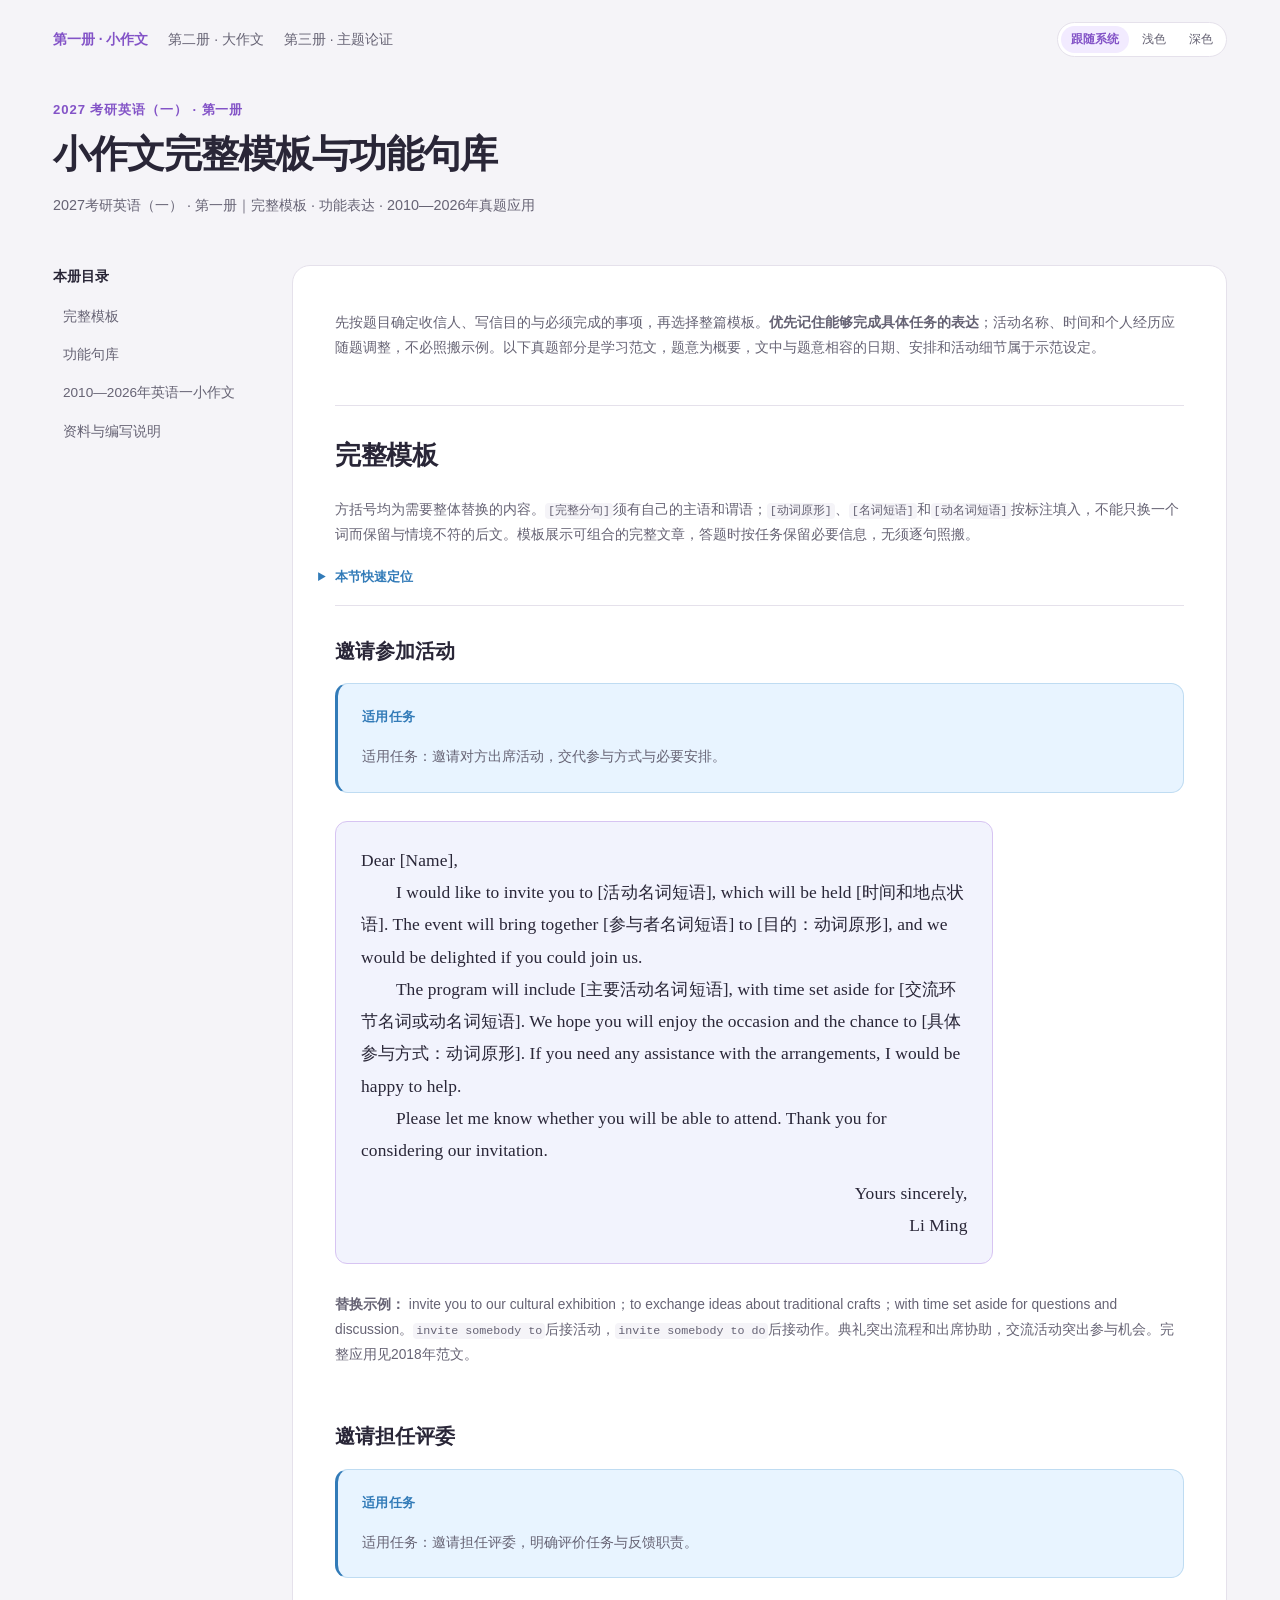
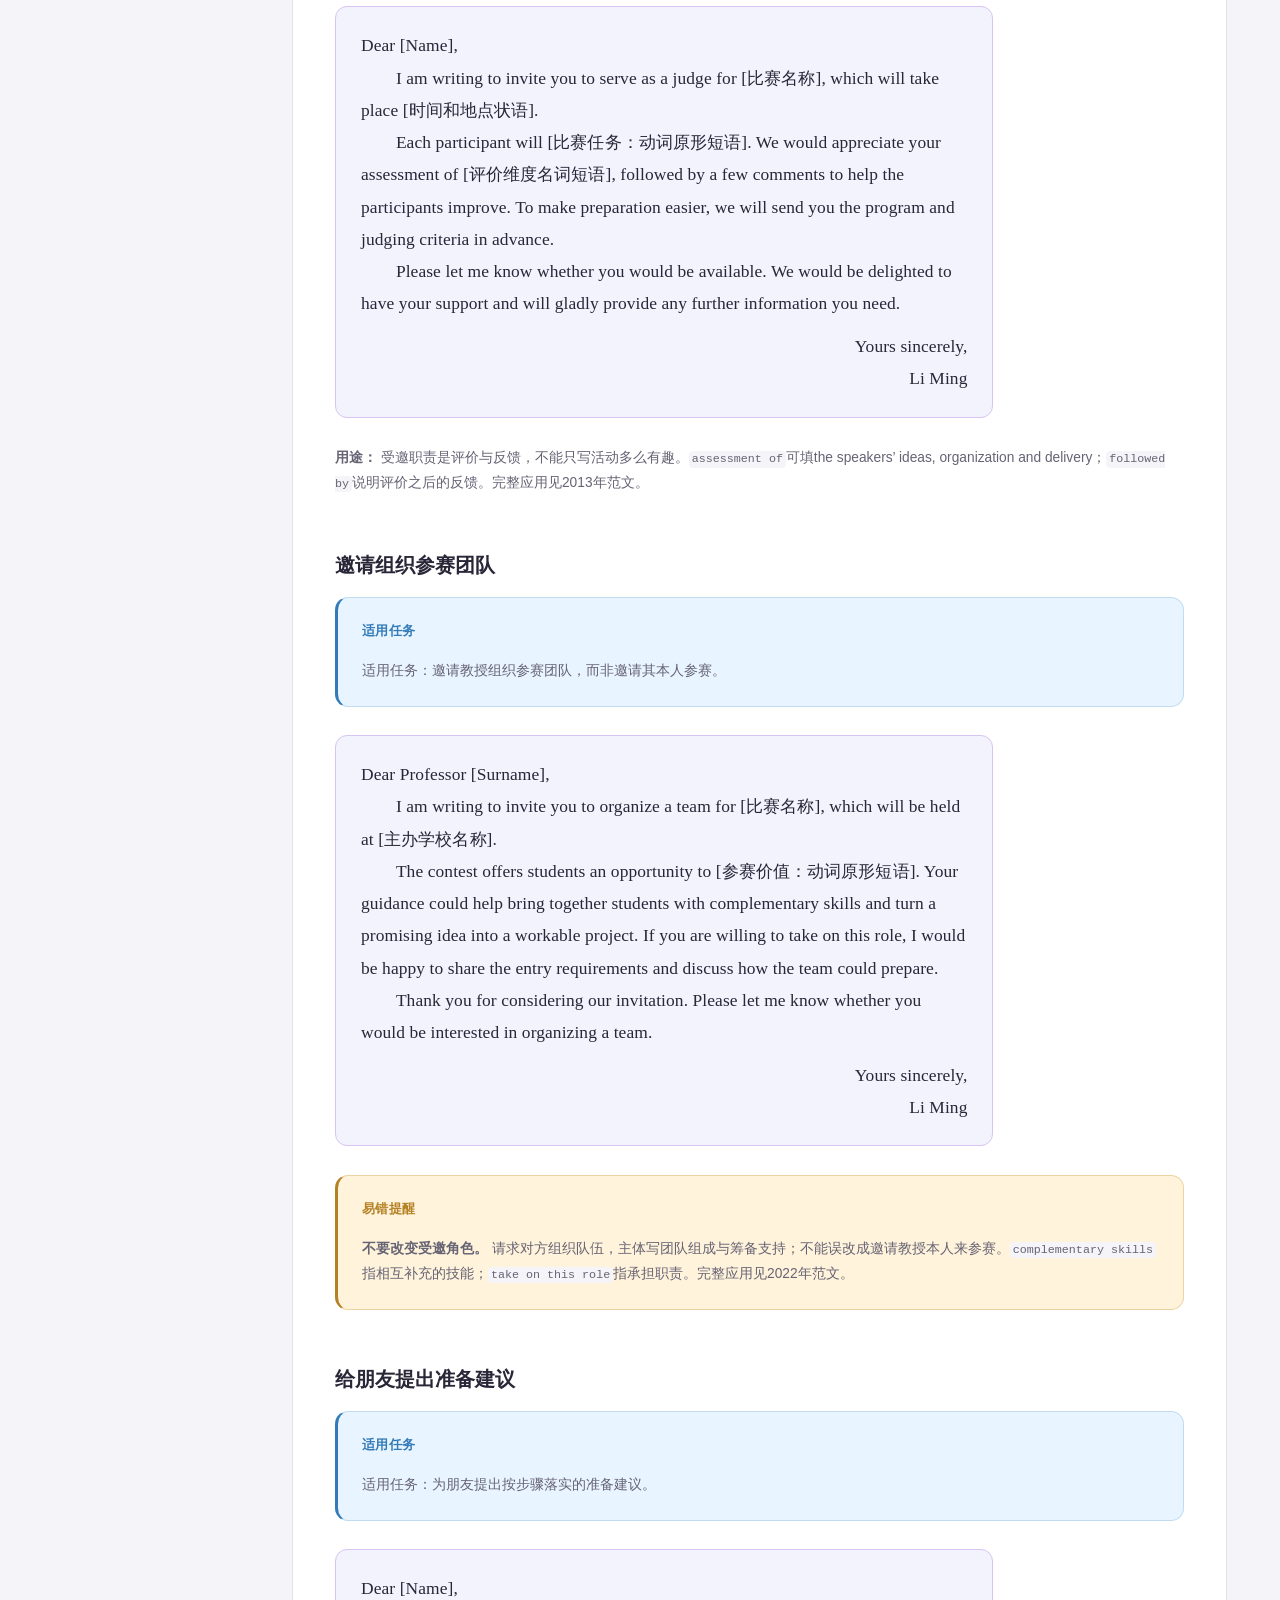
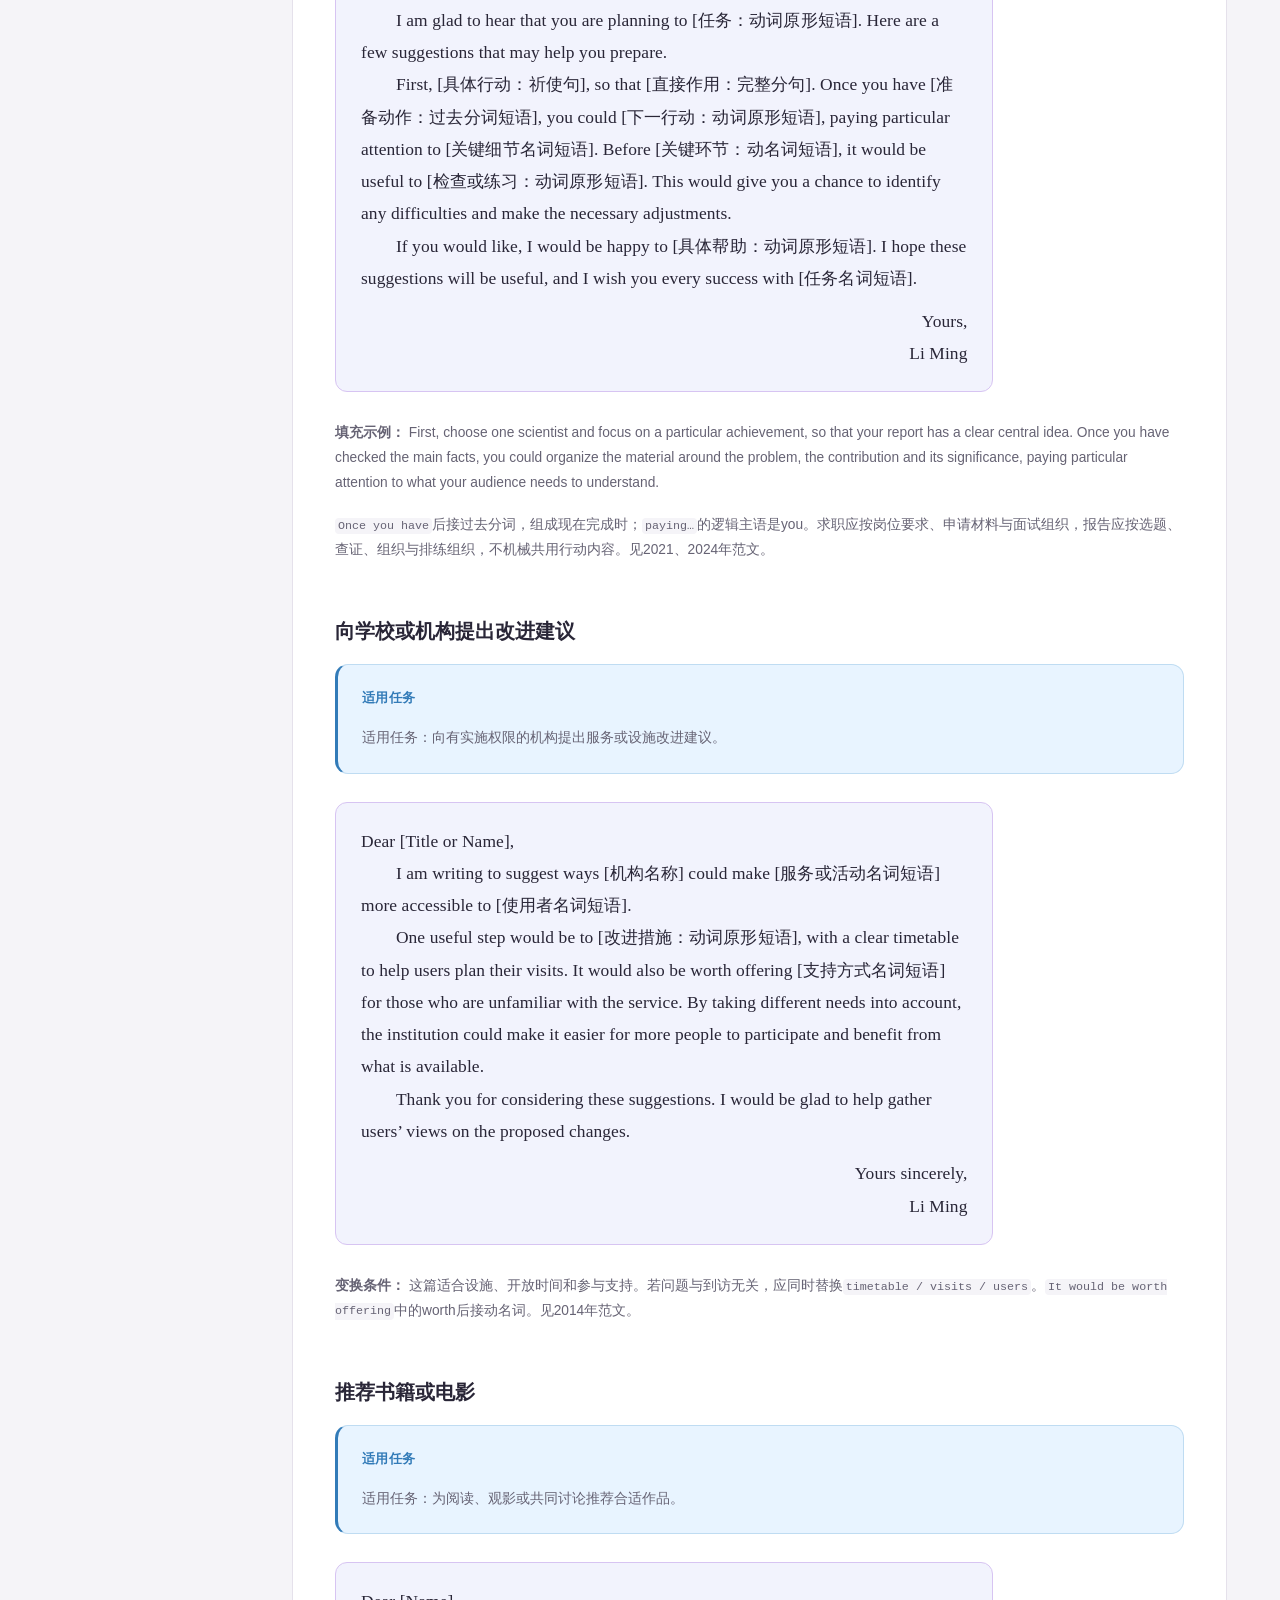
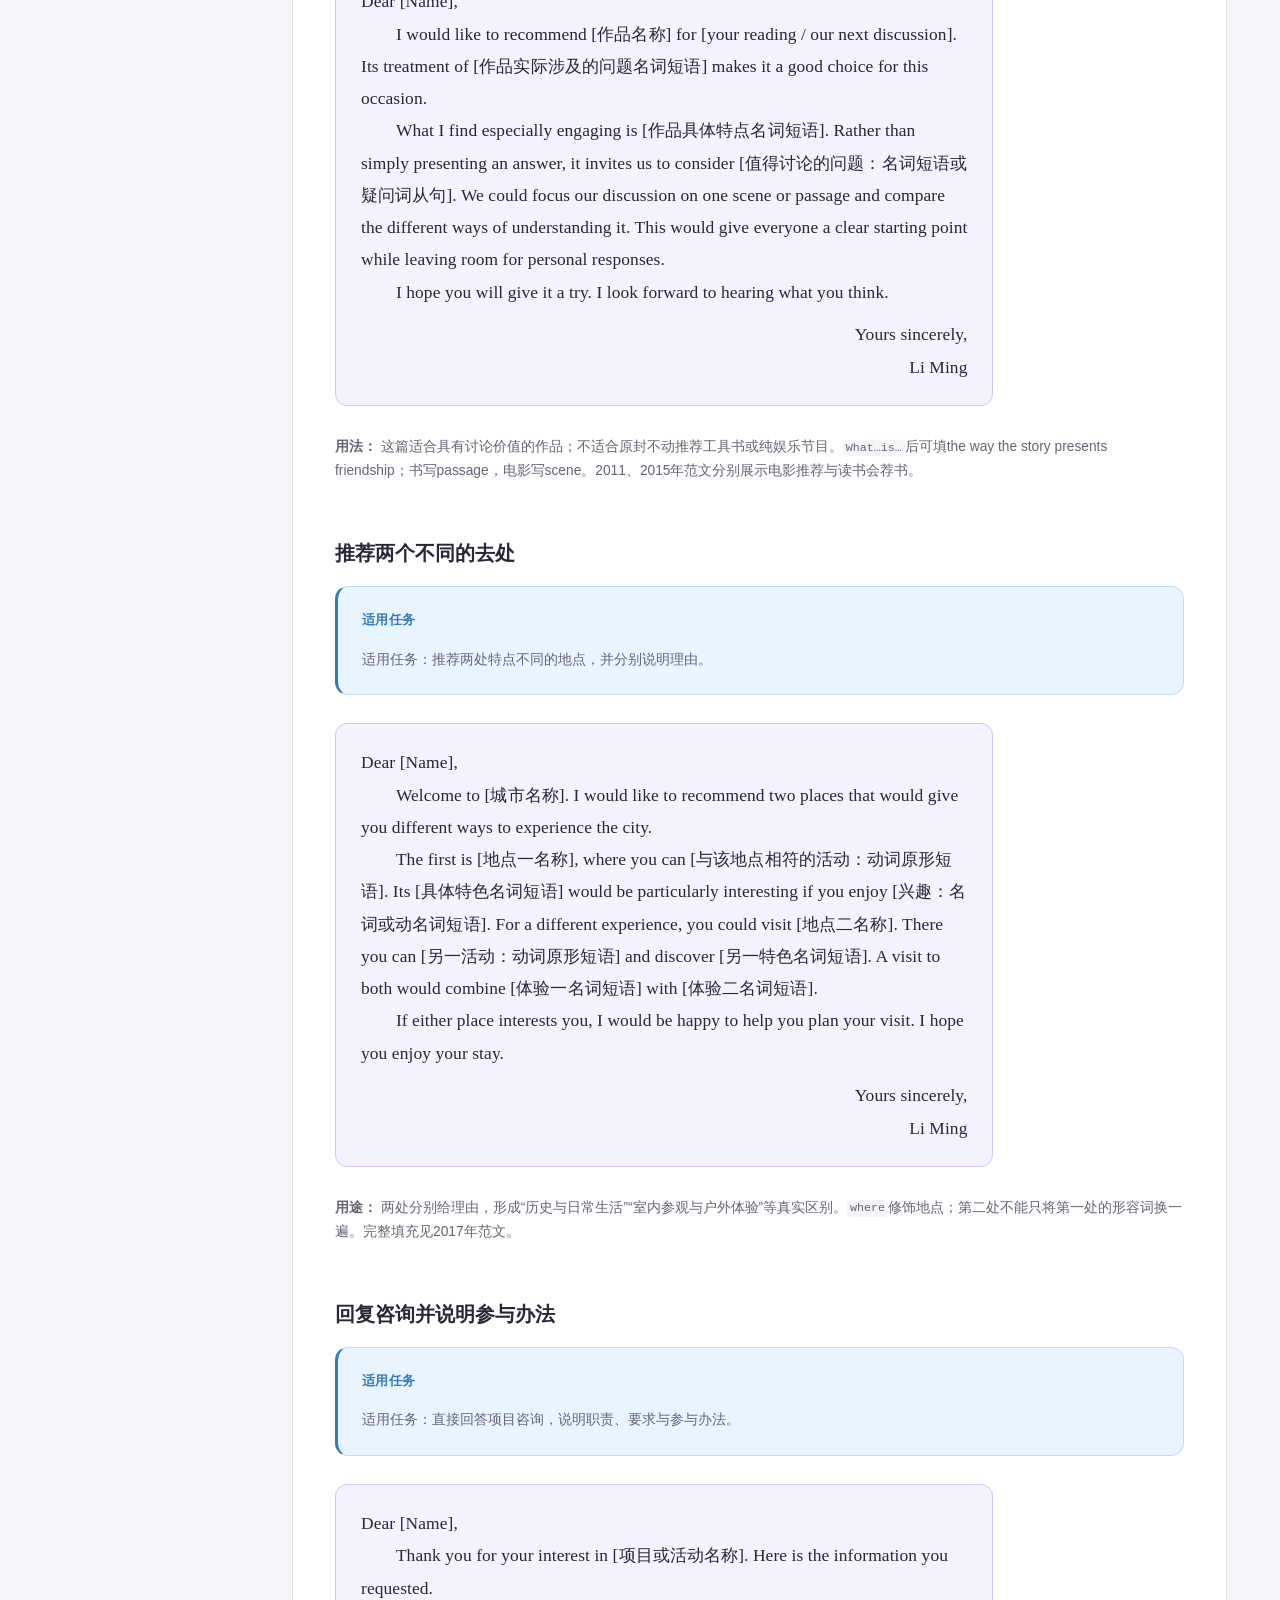
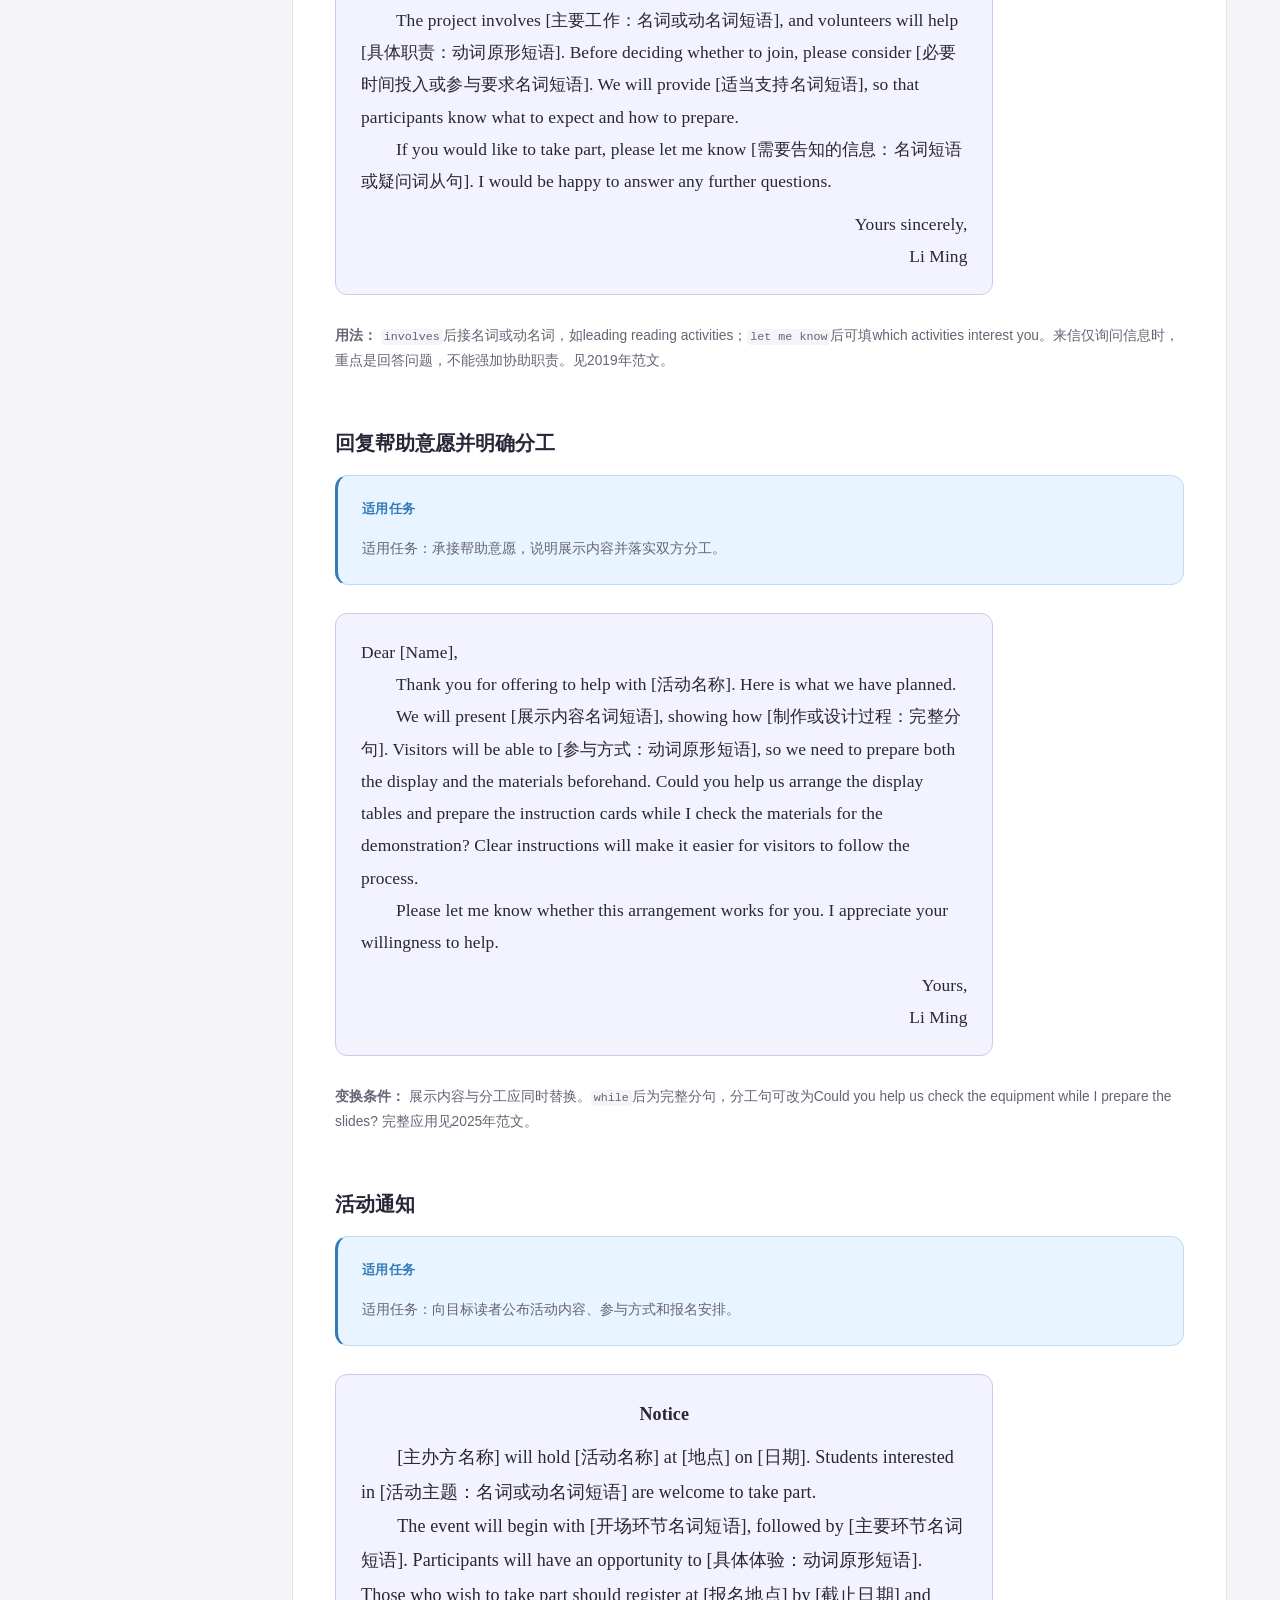
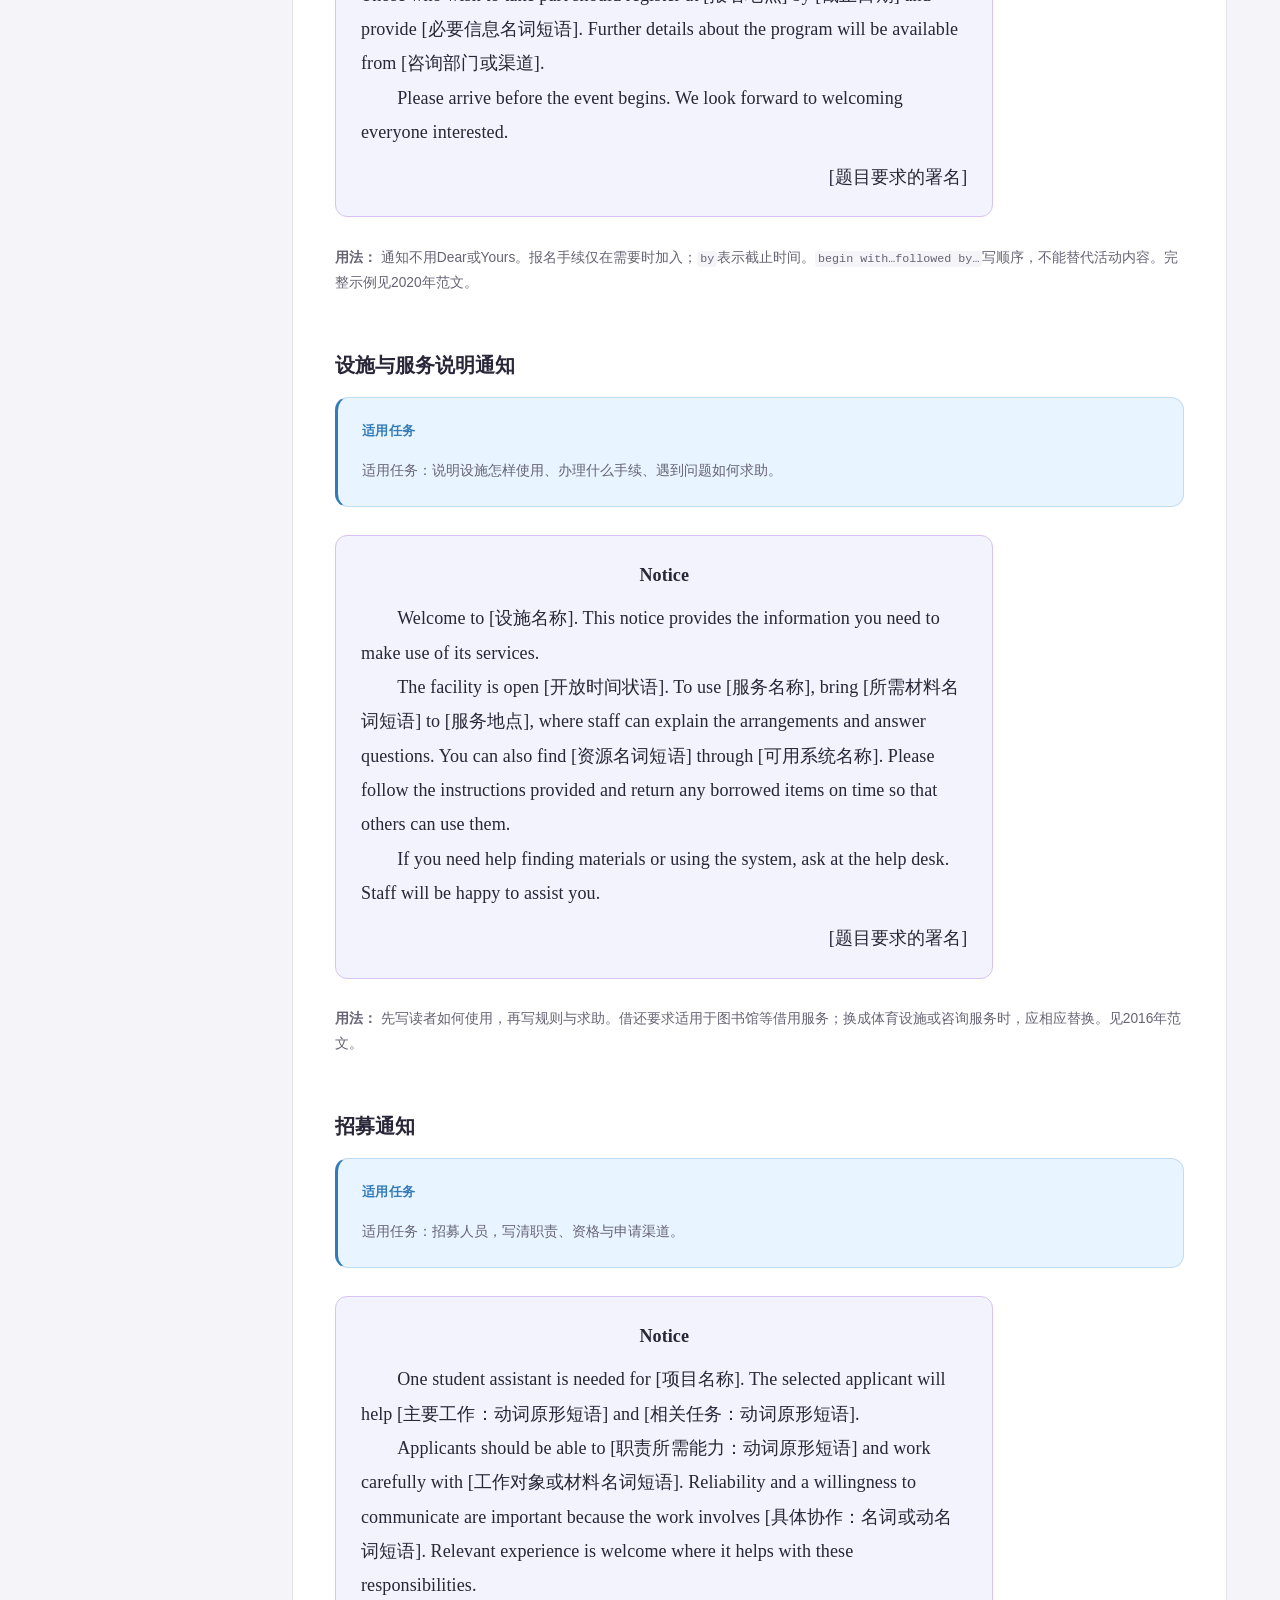
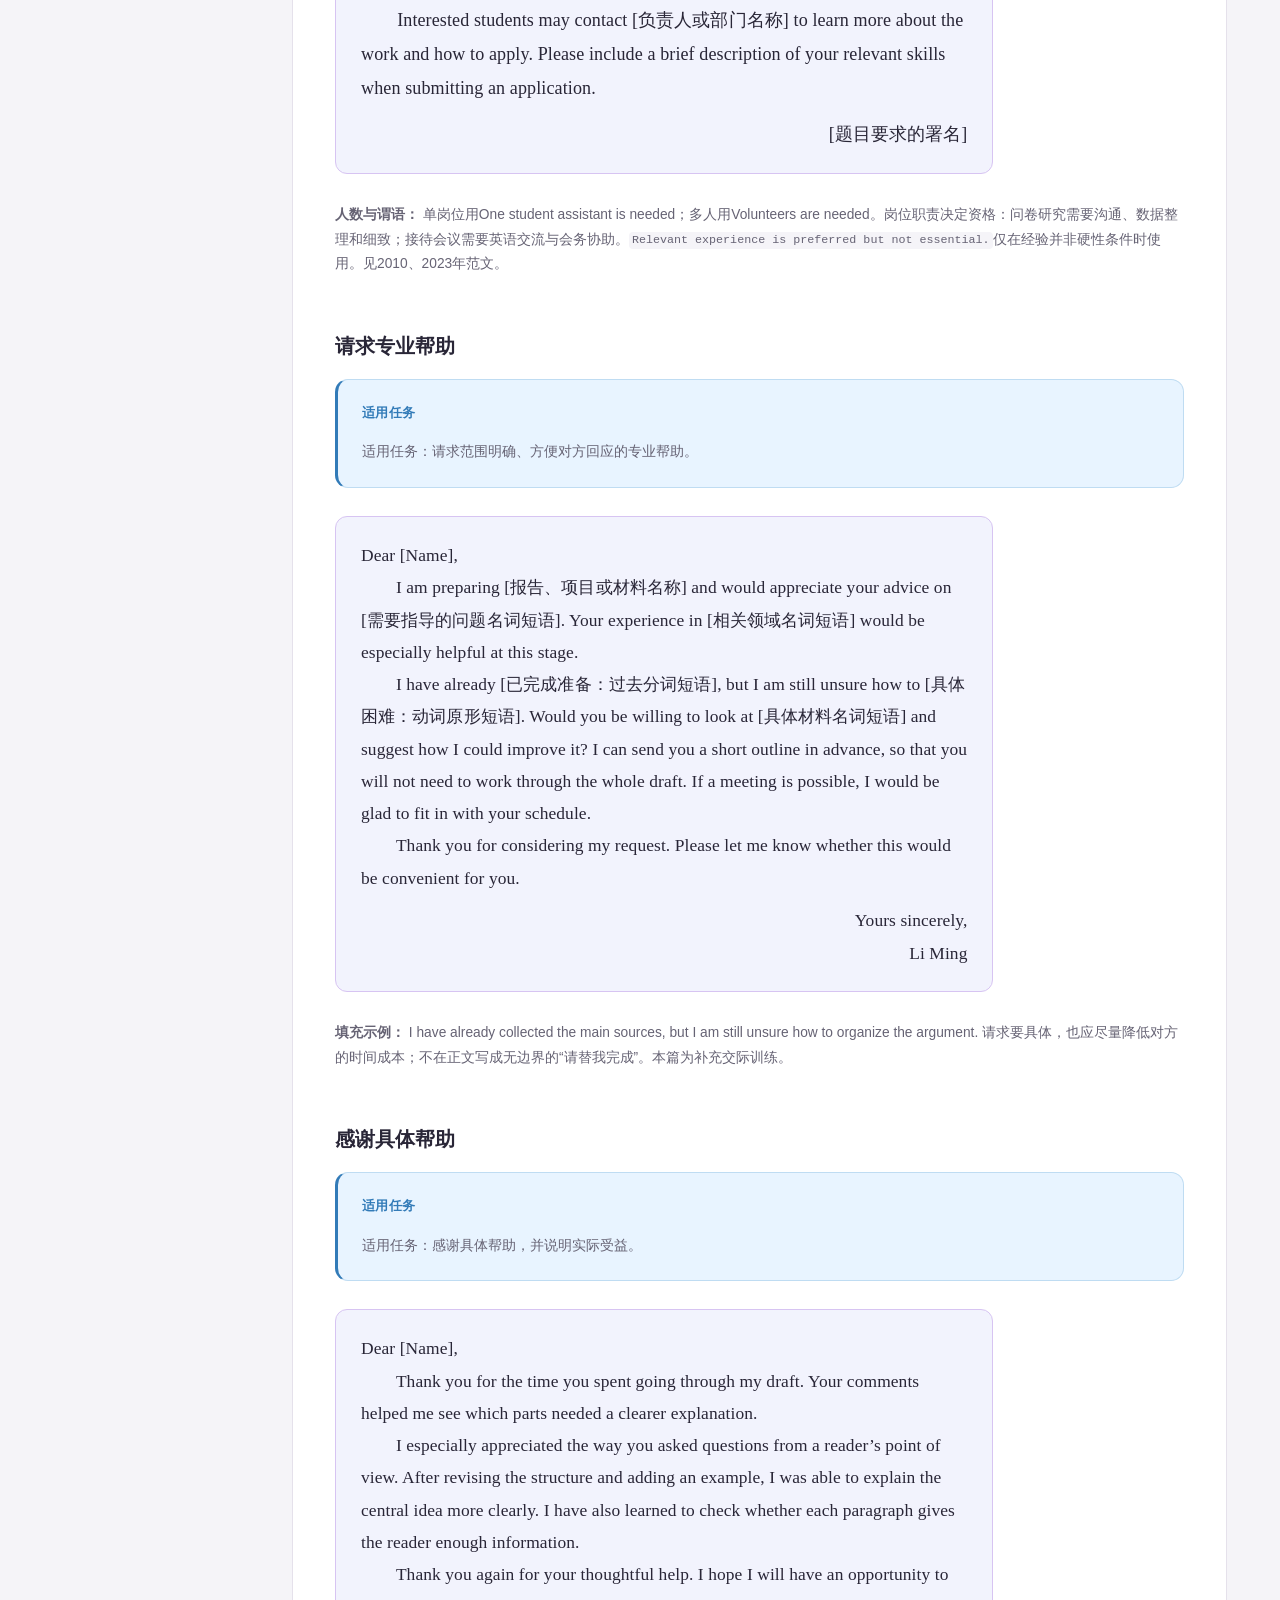
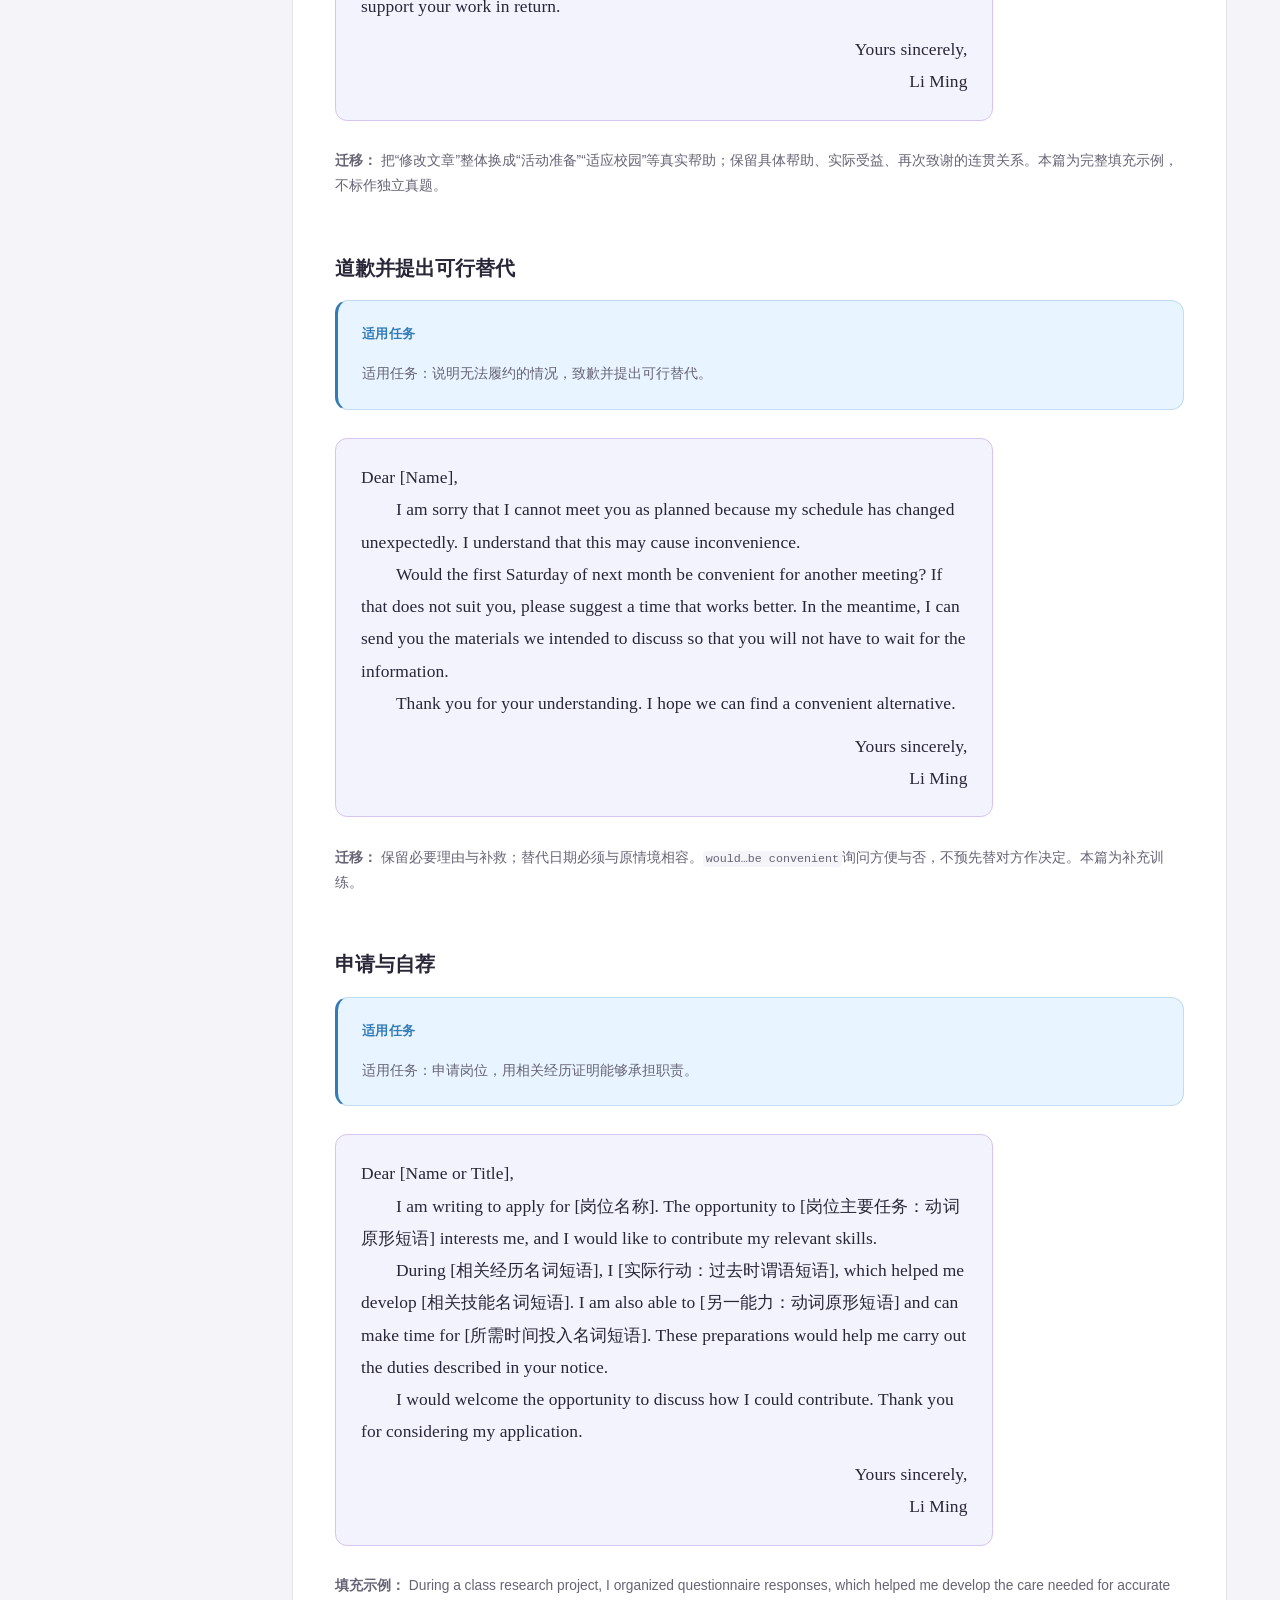
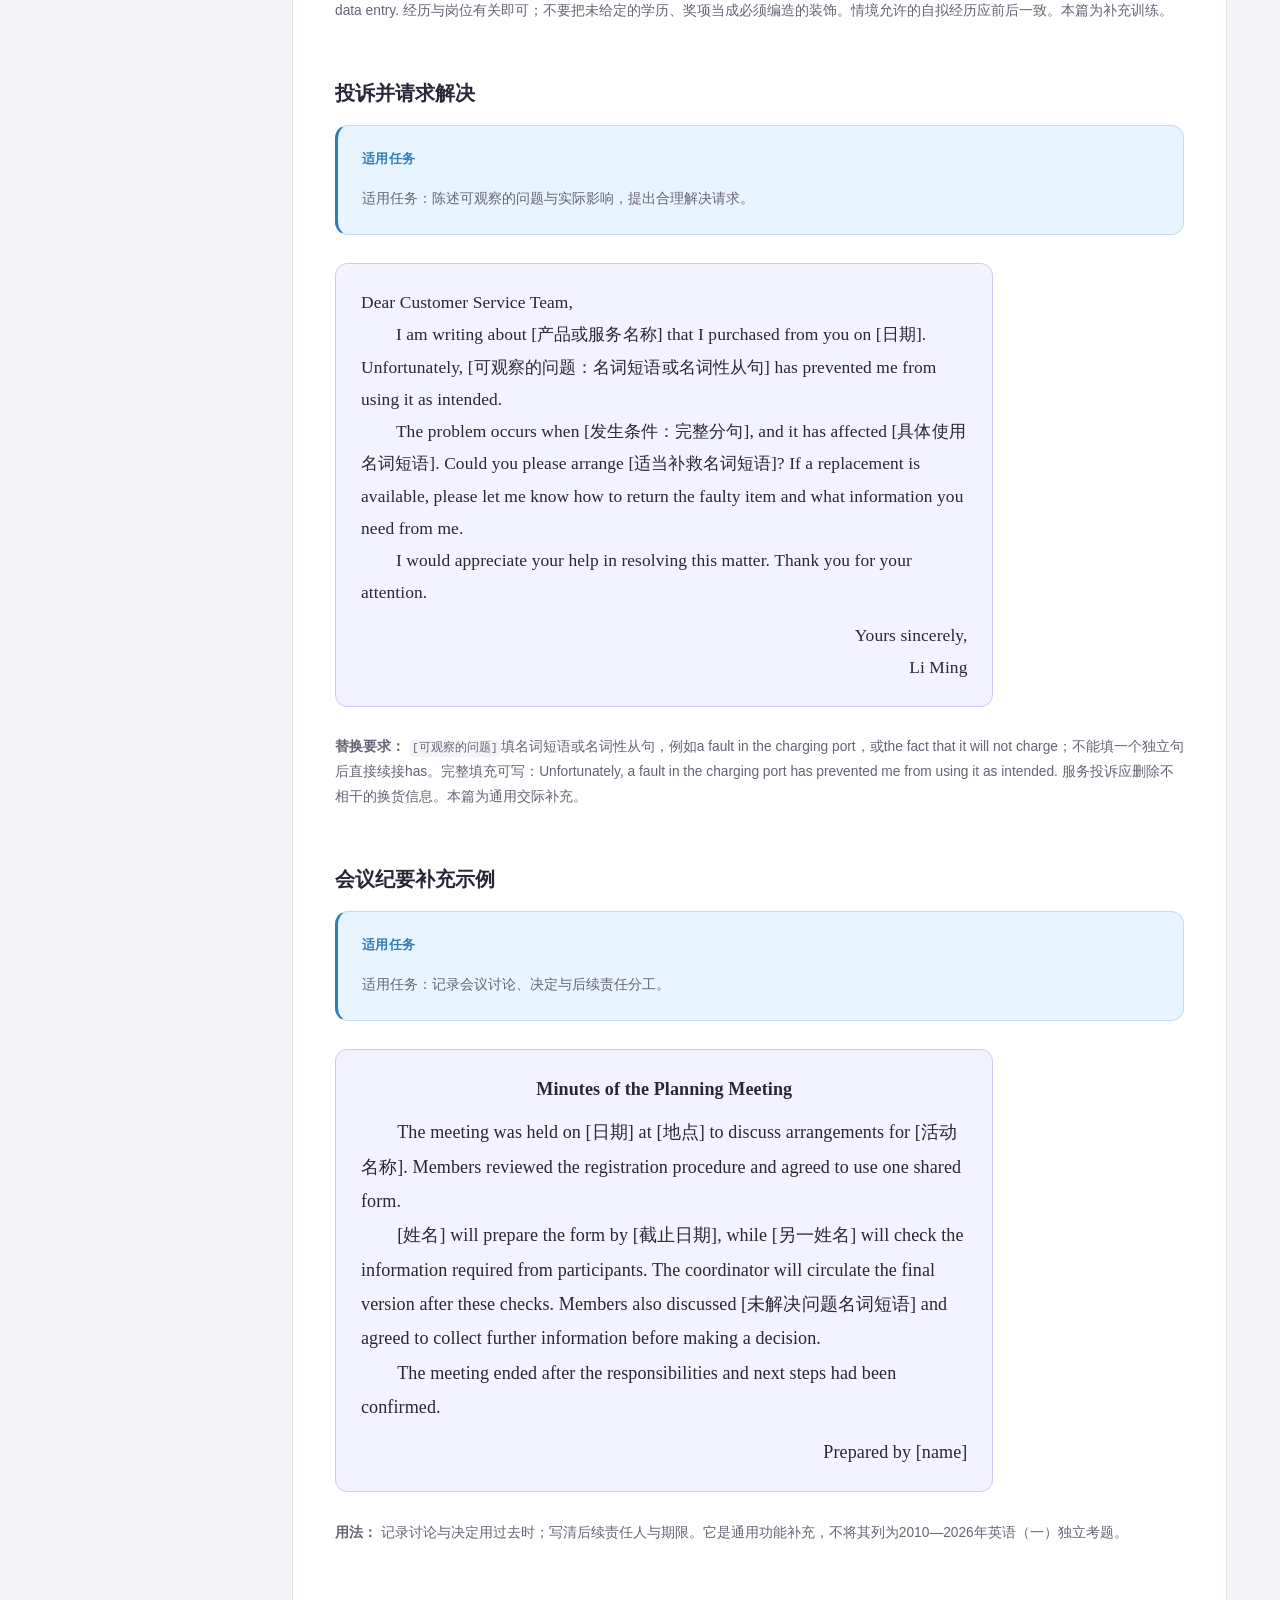
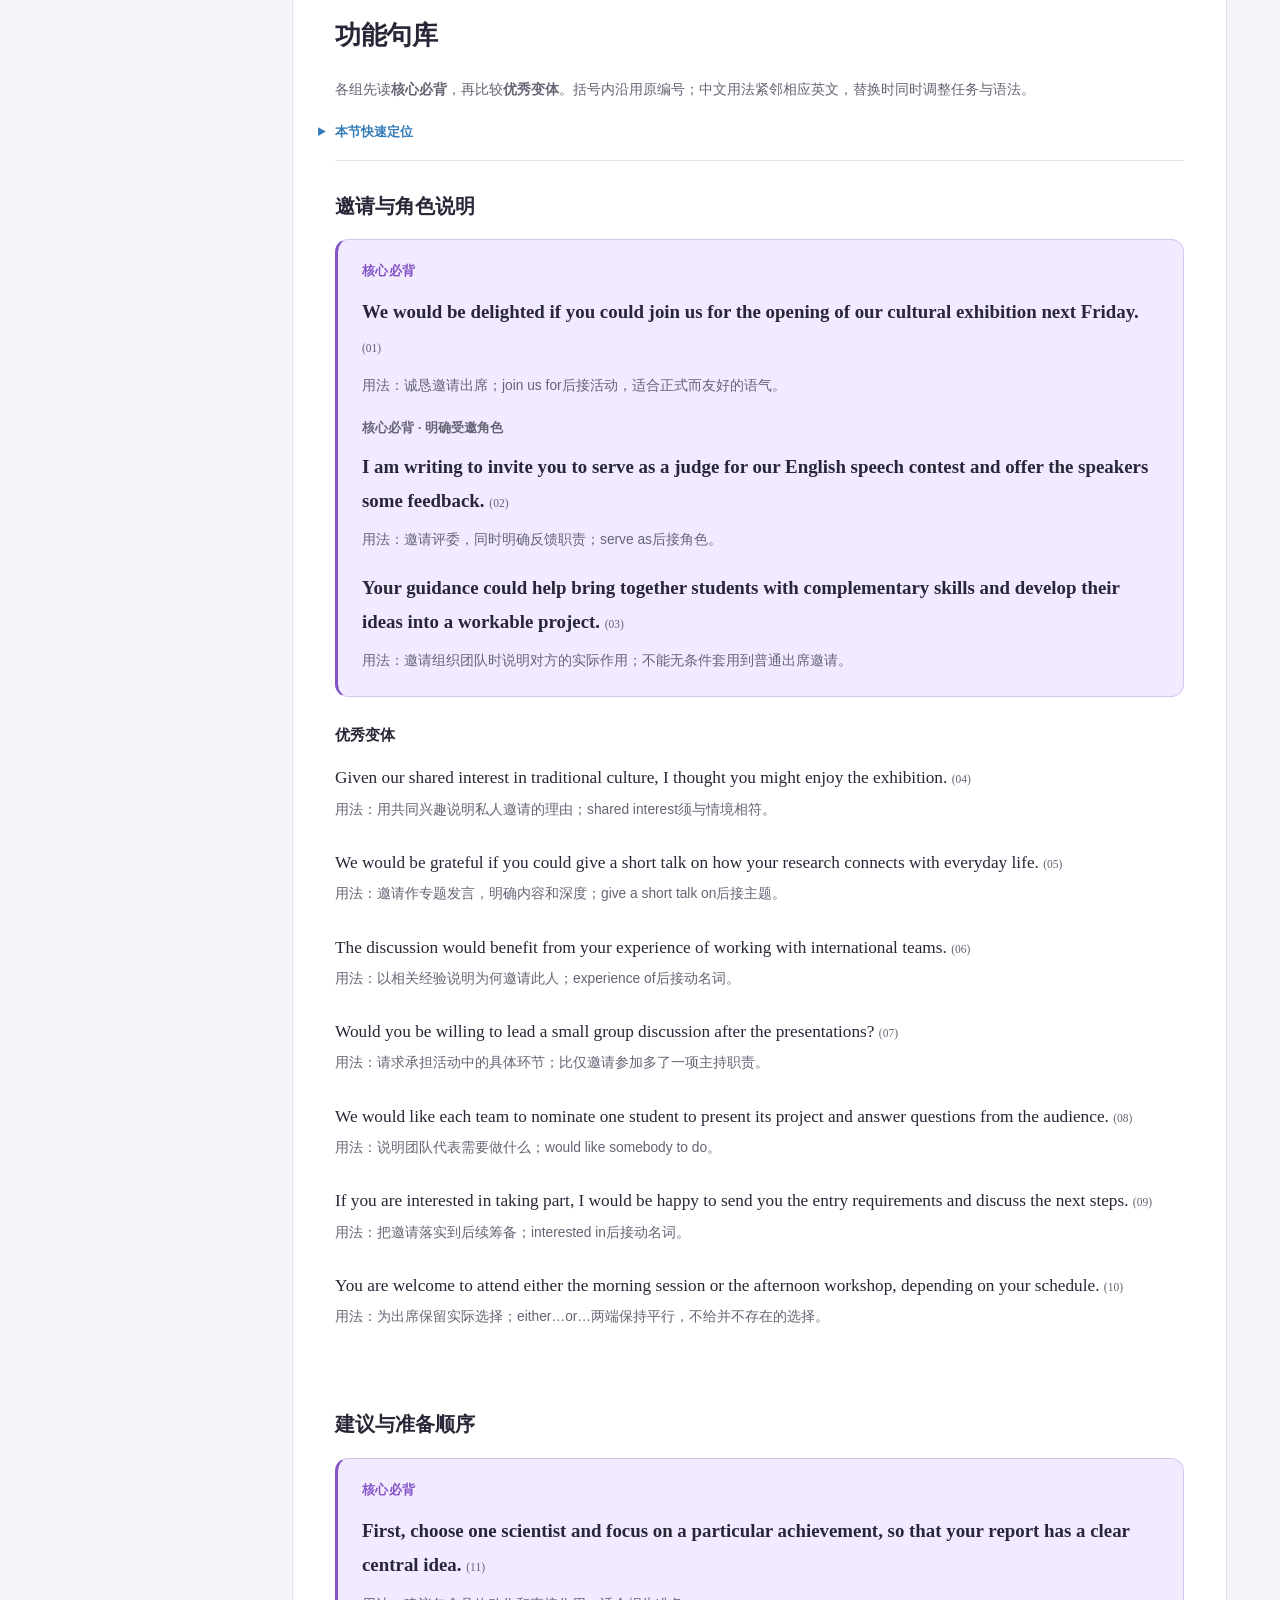
==== commit 2b486f9a: "Format all writing handbooks for exam answers" ====
--- a/01-小作文完整模板与功能句库.html
+++ b/01-小作文完整模板与功能句库.html
@@ -1,5 +1,5 @@
 <!doctype html>
-<html lang="zh-CN"><head><meta charset="utf-8"><meta name="viewport" content="width=device-width,initial-scale=1"><meta name="color-scheme" content="light dark"><title>2027考研英语（一）｜小作文完整模板与功能句库</title><link rel="stylesheet" href="作文三册-彩色阅读.css"></head><body>
+<html lang="zh-CN"><head><meta charset="utf-8"><meta name="viewport" content="width=device-width,initial-scale=1"><meta name="color-scheme" content="light dark"><title>2027考研英语（一）｜小作文完整模板与功能句库</title><link rel="stylesheet" href="作文三册-彩色阅读.css?v=20261026-exam-layout"></head><body>
 <input class="theme-radio" id="theme-auto" name="theme" type="radio" checked aria-label="跟随系统配色"><input class="theme-radio" id="theme-light" name="theme" type="radio" aria-label="浅色阅读"><input class="theme-radio" id="theme-dark" name="theme" type="radio" aria-label="深色阅读">
 <div class="reader"><div class="topbar"><nav class="series-links" aria-label="三册导航"><a href="01-小作文完整模板与功能句库.html" aria-current="page">第一册 · 小作文</a><a href="02-大作文完整模板与功能句库.html">第二册 · 大作文</a><a href="03-主题语料与优秀论证段落.html">第三册 · 主题论证</a></nav><nav class="theme-controls" aria-label="阅读配色"><label for="theme-auto">跟随系统</label><label for="theme-light">浅色</label><label for="theme-dark">深色</label></nav></div>
 <header class="book-header"><div class="book-kicker">2027 考研英语（一） · 第一册</div><h1>小作文完整模板与功能句库</h1><div class="book-subtitle"><p><em>2027考研英语（一） · 第一册｜完整模板 · 功能表达 · 2010—2026年真题应用</em></p>
@@ -12,7 +12,7 @@
 <li><a href="#%E8%AF%B7%E6%B1%82%E4%B8%93%E4%B8%9A%E5%B8%AE%E5%8A%A9">专业请求</a> · <a href="#%E6%84%9F%E8%B0%A2%E5%85%B7%E4%BD%93%E5%B8%AE%E5%8A%A9">感谢帮助</a> · <a href="#%E9%81%93%E6%AD%89%E5%B9%B6%E6%8F%90%E5%87%BA%E5%8F%AF%E8%A1%8C%E6%9B%BF%E4%BB%A3">道歉改期</a></li>
 <li><a href="#%E7%94%B3%E8%AF%B7%E4%B8%8E%E8%87%AA%E8%8D%90">申请自荐</a> · <a href="#%E6%8A%95%E8%AF%89%E5%B9%B6%E8%AF%B7%E6%B1%82%E8%A7%A3%E5%86%B3">投诉补救</a> · <a href="#%E4%BC%9A%E8%AE%AE%E7%BA%AA%E8%A6%81%E8%A1%A5%E5%85%85%E7%A4%BA%E4%BE%8B">会议纪要</a></li>
 </ul>
-</nav></details><section class="learning-unit" id="邀请参加活动"><h3>邀请参加活动</h3><aside class="color-block grammar-block task-block"><div class="block-label">适用任务</div><p class="annotation"><em>适用任务：邀请对方出席活动，交代参与方式与必要安排。</em></p></aside><div class="composition reading-composition letter-composition"><p class="essay-paragraph letter-line" lang="en">Dear [Name],</p><p class="essay-paragraph" lang="en">I would like to invite you to [活动名词短语], which will be held [时间和地点状语]. The event will bring together [参与者名词短语] to [目的：动词原形], and we would be delighted if you could join us.</p><p class="essay-paragraph" lang="en">The program will include [主要活动名词短语], with time set aside for [交流环节名词或动名词短语]. We hope you will enjoy the occasion and the chance to [具体参与方式：动词原形]. If you need any assistance with the arrangements, I would be happy to help.</p><p class="essay-paragraph" lang="en">Please let me know whether you will be able to attend. Thank you for considering our invitation.</p><p class="essay-paragraph letter-line letter-closing" lang="en">Yours sincerely,<br>Li Ming</p></div><p class="annotation"><strong>替换示例：</strong> invite you to our cultural exhibition；to exchange ideas about traditional crafts；with time set aside for questions and discussion。<code>invite somebody to</code>后接活动，<code>invite somebody to do</code>后接动作。典礼突出流程和出席协助，交流活动突出参与机会。完整应用见2018年范文。</p></section><section class="learning-unit" id="邀请担任评委"><h3>邀请担任评委</h3><aside class="color-block grammar-block task-block"><div class="block-label">适用任务</div><p class="annotation"><em>适用任务：邀请担任评委，明确评价任务与反馈职责。</em></p></aside><div class="composition reading-composition letter-composition"><p class="essay-paragraph letter-line" lang="en">Dear [Name],</p><p class="essay-paragraph" lang="en">I am writing to invite you to serve as a judge for [比赛名称], which will take place [时间和地点状语].</p><p class="essay-paragraph" lang="en">Each participant will [比赛任务：动词原形短语]. We would appreciate your assessment of [评价维度名词短语], followed by a few comments to help the participants improve. To make preparation easier, we will send you the program and judging criteria in advance.</p><p class="essay-paragraph" lang="en">Please let me know whether you would be available. We would be delighted to have your support and will gladly provide any further information you need.</p><p class="essay-paragraph letter-line letter-closing" lang="en">Yours sincerely,<br>Li Ming</p></div><p class="annotation"><strong>用途：</strong> 受邀职责是评价与反馈，不能只写活动多么有趣。<code>assessment of</code>可填the speakers’ ideas, organization and delivery；<code>followed by</code>说明评价之后的反馈。完整应用见2013年范文。</p></section><section class="learning-unit" id="邀请组织参赛团队"><h3>邀请组织参赛团队</h3><aside class="color-block grammar-block task-block"><div class="block-label">适用任务</div><p class="annotation"><em>适用任务：邀请教授组织参赛团队，而非邀请其本人参赛。</em></p></aside><div class="composition reading-composition letter-composition"><p class="essay-paragraph letter-line" lang="en">Dear Professor [Surname],</p><p class="essay-paragraph" lang="en">I am writing to invite you to organize a team for [比赛名称], which will be held at [主办学校名称].</p><p class="essay-paragraph" lang="en">The contest offers students an opportunity to [参赛价值：动词原形短语]. Your guidance could help bring together students with complementary skills and turn a promising idea into a workable project. If you are willing to take on this role, I would be happy to share the entry requirements and discuss how the team could prepare.</p><p class="essay-paragraph" lang="en">Thank you for considering our invitation. Please let me know whether you would be interested in organizing a team.</p><p class="essay-paragraph letter-line letter-closing" lang="en">Yours sincerely,<br>Li Ming</p></div><aside class="color-block warning-block"><div class="block-label">易错提醒</div><p class="annotation"><strong>不要改变受邀角色。</strong> 请求对方组织队伍，主体写团队组成与筹备支持；不能误改成邀请教授本人来参赛。<code>complementary skills</code>指相互补充的技能；<code>take on this role</code>指承担职责。完整应用见2022年范文。</p></aside></section><section class="learning-unit" id="给朋友提出准备建议"><h3>给朋友提出准备建议</h3><aside class="color-block grammar-block task-block"><div class="block-label">适用任务</div><p class="annotation"><em>适用任务：为朋友提出按步骤落实的准备建议。</em></p></aside><div class="composition reading-composition letter-composition"><p class="essay-paragraph letter-line" lang="en">Dear [Name],</p><p class="essay-paragraph" lang="en">I am glad to hear that you are planning to [任务：动词原形短语]. Here are a few suggestions that may help you prepare.</p><p class="essay-paragraph" lang="en">First, [具体行动：祈使句], so that [直接作用：完整分句]. Once you have [准备动作：过去分词短语], you could [下一行动：动词原形短语], paying particular attention to [关键细节名词短语]. Before [关键环节：动名词短语], it would be useful to [检查或练习：动词原形短语]. This would give you a chance to identify any difficulties and make the necessary adjustments.</p><p class="essay-paragraph" lang="en">If you would like, I would be happy to [具体帮助：动词原形短语]. I hope these suggestions will be useful, and I wish you every success with [任务名词短语].</p><p class="essay-paragraph letter-line letter-closing" lang="en">Yours,<br>Li Ming</p></div><p class="annotation"><strong>填充示例：</strong> First, choose one scientist and focus on a particular achievement, so that your report has a clear central idea. Once you have checked the main facts, you could organize the material around the problem, the contribution and its significance, paying particular attention to what your audience needs to understand.</p><p class="annotation"><code>Once you have</code>后接过去分词，组成现在完成时；<code>paying…</code>的逻辑主语是you。求职应按岗位要求、申请材料与面试组织，报告应按选题、查证、组织与排练组织，不机械共用行动内容。见2021、2024年范文。</p></section><section class="learning-unit" id="向学校或机构提出改进建议"><h3>向学校或机构提出改进建议</h3><aside class="color-block grammar-block task-block"><div class="block-label">适用任务</div><p class="annotation"><em>适用任务：向有实施权限的机构提出服务或设施改进建议。</em></p></aside><div class="composition reading-composition letter-composition"><p class="essay-paragraph letter-line" lang="en">Dear [Title or Name],</p><p class="essay-paragraph" lang="en">I am writing to suggest ways [机构名称] could make [服务或活动名词短语] more accessible to [使用者名词短语].</p><p class="essay-paragraph" lang="en">One useful step would be to [改进措施：动词原形短语], with a clear timetable to help users plan their visits. It would also be worth offering [支持方式名词短语] for those who are unfamiliar with the service. By taking different needs into account, the institution could make it easier for more people to participate and benefit from what is available.</p><p class="essay-paragraph" lang="en">Thank you for considering these suggestions. I would be glad to help gather users’ views on the proposed changes.</p><p class="essay-paragraph letter-line letter-closing" lang="en">Yours sincerely,<br>Li Ming</p></div><p class="annotation"><strong>变换条件：</strong> 这篇适合设施、开放时间和参与支持。若问题与到访无关，应同时替换<code>timetable / visits / users</code>。<code>It would be worth offering</code>中的worth后接动名词。见2014年范文。</p></section><section class="learning-unit" id="推荐书籍或电影"><h3>推荐书籍或电影</h3><aside class="color-block grammar-block task-block"><div class="block-label">适用任务</div><p class="annotation"><em>适用任务：为阅读、观影或共同讨论推荐合适作品。</em></p></aside><div class="composition reading-composition letter-composition"><p class="essay-paragraph letter-line" lang="en">Dear [Name],</p><p class="essay-paragraph" lang="en">I would like to recommend [作品名称] for [your reading / our next discussion]. Its treatment of [作品实际涉及的问题名词短语] makes it a good choice for this occasion.</p><p class="essay-paragraph" lang="en">What I find especially engaging is [作品具体特点名词短语]. Rather than simply presenting an answer, it invites us to consider [值得讨论的问题：名词短语或疑问词从句]. We could focus our discussion on one scene or passage and compare the different ways of understanding it. This would give everyone a clear starting point while leaving room for personal responses.</p><p class="essay-paragraph" lang="en">I hope you will give it a try. I look forward to hearing what you think.</p><p class="essay-paragraph letter-line letter-closing" lang="en">Yours sincerely,<br>Li Ming</p></div><p class="annotation"><strong>用法：</strong> 这篇适合具有讨论价值的作品；不适合原封不动推荐工具书或纯娱乐节目。<code>What…is…</code>后可填the way the story presents friendship；书写passage，电影写scene。2011、2015年范文分别展示电影推荐与读书会荐书。</p></section><section class="learning-unit" id="推荐两个不同的去处"><h3>推荐两个不同的去处</h3><aside class="color-block grammar-block task-block"><div class="block-label">适用任务</div><p class="annotation"><em>适用任务：推荐两处特点不同的地点，并分别说明理由。</em></p></aside><div class="composition reading-composition letter-composition"><p class="essay-paragraph letter-line" lang="en">Dear [Name],</p><p class="essay-paragraph" lang="en">Welcome to [城市名称]. I would like to recommend two places that would give you different ways to experience the city.</p><p class="essay-paragraph" lang="en">The first is [地点一名称], where you can [与该地点相符的活动：动词原形短语]. Its [具体特色名词短语] would be particularly interesting if you enjoy [兴趣：名词或动名词短语]. For a different experience, you could visit [地点二名称]. There you can [另一活动：动词原形短语] and discover [另一特色名词短语]. A visit to both would combine [体验一名词短语] with [体验二名词短语].</p><p class="essay-paragraph" lang="en">If either place interests you, I would be happy to help you plan your visit. I hope you enjoy your stay.</p><p class="essay-paragraph letter-line letter-closing" lang="en">Yours sincerely,<br>Li Ming</p></div><p class="annotation"><strong>用途：</strong> 两处分别给理由，形成“历史与日常生活”“室内参观与户外体验”等真实区别。<code>where</code>修饰地点；第二处不能只将第一处的形容词换一遍。完整填充见2017年范文。</p></section><section class="learning-unit" id="回复咨询并说明参与办法"><h3>回复咨询并说明参与办法</h3><aside class="color-block grammar-block task-block"><div class="block-label">适用任务</div><p class="annotation"><em>适用任务：直接回答项目咨询，说明职责、要求与参与办法。</em></p></aside><div class="composition reading-composition letter-composition"><p class="essay-paragraph letter-line" lang="en">Dear [Name],</p><p class="essay-paragraph" lang="en">Thank you for your interest in [项目或活动名称]. Here is the information you requested.</p><p class="essay-paragraph" lang="en">The project involves [主要工作：名词或动名词短语], and volunteers will help [具体职责：动词原形短语]. Before deciding whether to join, please consider [必要时间投入或参与要求名词短语]. We will provide [适当支持名词短语], so that participants know what to expect and how to prepare.</p><p class="essay-paragraph" lang="en">If you would like to take part, please let me know [需要告知的信息：名词短语或疑问词从句]. I would be happy to answer any further questions.</p><p class="essay-paragraph letter-line letter-closing" lang="en">Yours sincerely,<br>Li Ming</p></div><p class="annotation"><strong>用法：</strong> <code>involves</code>后接名词或动名词，如leading reading activities；<code>let me know</code>后可填which activities interest you。来信仅询问信息时，重点是回答问题，不能强加协助职责。见2019年范文。</p></section><section class="learning-unit" id="回复帮助意愿并明确分工"><h3>回复帮助意愿并明确分工</h3><aside class="color-block grammar-block task-block"><div class="block-label">适用任务</div><p class="annotation"><em>适用任务：承接帮助意愿，说明展示内容并落实双方分工。</em></p></aside><div class="composition reading-composition letter-composition"><p class="essay-paragraph letter-line" lang="en">Dear [Name],</p><p class="essay-paragraph" lang="en">Thank you for offering to help with [活动名称]. Here is what we have planned.</p><p class="essay-paragraph" lang="en">We will present [展示内容名词短语], showing how [制作或设计过程：完整分句]. Visitors will be able to [参与方式：动词原形短语], so we need to prepare both the display and the materials beforehand. Could you help us arrange the display tables and prepare the instruction cards while I check the materials for the demonstration? Clear instructions will make it easier for visitors to follow the process.</p><p class="essay-paragraph" lang="en">Please let me know whether this arrangement works for you. I appreciate your willingness to help.</p><p class="essay-paragraph letter-line letter-closing" lang="en">Yours,<br>Li Ming</p></div><p class="annotation"><strong>变换条件：</strong> 展示内容与分工应同时替换。<code>while</code>后为完整分句，分工句可改为Could you help us check the equipment while I prepare the slides? 完整应用见2025年范文。</p></section><section class="learning-unit" id="活动通知"><h3>活动通知</h3><aside class="color-block grammar-block task-block"><div class="block-label">适用任务</div><p class="annotation"><em>适用任务：向目标读者公布活动内容、参与方式和报名安排。</em></p></aside><div class="composition reading-composition letter-composition"><p class="essay-paragraph letter-line" lang="en">Notice</p><p class="essay-paragraph" lang="en">[主办方名称] will hold [活动名称] at [地点] on [日期]. Students interested in [活动主题：名词或动名词短语] are welcome to take part.</p><p class="essay-paragraph" lang="en">The event will begin with [开场环节名词短语], followed by [主要环节名词短语]. Participants will have an opportunity to [具体体验：动词原形短语]. Those who wish to take part should register at [报名地点] by [截止日期] and provide [必要信息名词短语]. Further details about the program will be available from [咨询部门或渠道].</p><p class="essay-paragraph" lang="en">Please arrive before the event begins. We look forward to welcoming everyone interested.</p></div><p class="annotation">[题目要求的署名]</p><p class="annotation"><strong>用法：</strong> 通知不用Dear或Yours。报名手续仅在需要时加入；<code>by</code>表示截止时间。<code>begin with…followed by…</code>写顺序，不能替代活动内容。完整示例见2020年范文。</p></section><section class="learning-unit" id="设施与服务说明通知"><h3>设施与服务说明通知</h3><aside class="color-block grammar-block task-block"><div class="block-label">适用任务</div><p class="annotation"><em>适用任务：说明设施怎样使用、办理什么手续、遇到问题如何求助。</em></p></aside><div class="composition reading-composition letter-composition"><p class="essay-paragraph letter-line" lang="en">Notice</p><p class="essay-paragraph" lang="en">Welcome to [设施名称]. This notice provides the information you need to make use of its services.</p><p class="essay-paragraph" lang="en">The facility is open [开放时间状语]. To use [服务名称], bring [所需材料名词短语] to [服务地点], where staff can explain the arrangements and answer questions. You can also find [资源名词短语] through [可用系统名称]. Please follow the instructions provided and return any borrowed items on time so that others can use them.</p><p class="essay-paragraph" lang="en">If you need help finding materials or using the system, ask at the help desk. Staff will be happy to assist you.</p></div><p class="annotation">[题目要求的署名]</p><p class="annotation"><strong>用法：</strong> 先写读者如何使用，再写规则与求助。借还要求适用于图书馆等借用服务；换成体育设施或咨询服务时，应相应替换。见2016年范文。</p></section><section class="learning-unit" id="招募通知"><h3>招募通知</h3><aside class="color-block grammar-block task-block"><div class="block-label">适用任务</div><p class="annotation"><em>适用任务：招募人员，写清职责、资格与申请渠道。</em></p></aside><div class="composition reading-composition letter-composition"><p class="essay-paragraph letter-line" lang="en">Notice</p><p class="essay-paragraph" lang="en">One student assistant is needed for [项目名称]. The selected applicant will help [主要工作：动词原形短语] and [相关任务：动词原形短语].</p><p class="essay-paragraph" lang="en">Applicants should be able to [职责所需能力：动词原形短语] and work carefully with [工作对象或材料名词短语]. Reliability and a willingness to communicate are important because the work involves [具体协作：名词或动名词短语]. Relevant experience is welcome where it helps with these responsibilities.</p><p class="essay-paragraph" lang="en">Interested students may contact [负责人或部门名称] to learn more about the work and how to apply. Please include a brief description of your relevant skills when submitting an application.</p></div><p class="annotation">[题目要求的署名]</p><p class="annotation"><strong>人数与谓语：</strong> 单岗位用One student assistant is needed；多人用Volunteers are needed。岗位职责决定资格：问卷研究需要沟通、数据整理和细致；接待会议需要英语交流与会务协助。<code>Relevant experience is preferred but not essential.</code>仅在经验并非硬性条件时使用。见2010、2023年范文。</p></section><section class="learning-unit" id="请求专业帮助"><h3>请求专业帮助</h3><aside class="color-block grammar-block task-block"><div class="block-label">适用任务</div><p class="annotation"><em>适用任务：请求范围明确、方便对方回应的专业帮助。</em></p></aside><div class="composition reading-composition letter-composition"><p class="essay-paragraph letter-line" lang="en">Dear [Name],</p><p class="essay-paragraph" lang="en">I am preparing [报告、项目或材料名称] and would appreciate your advice on [需要指导的问题名词短语]. Your experience in [相关领域名词短语] would be especially helpful at this stage.</p><p class="essay-paragraph" lang="en">I have already [已完成准备：过去分词短语], but I am still unsure how to [具体困难：动词原形短语]. Would you be willing to look at [具体材料名词短语] and suggest how I could improve it? I can send you a short outline in advance, so that you will not need to work through the whole draft. If a meeting is possible, I would be glad to fit in with your schedule.</p><p class="essay-paragraph" lang="en">Thank you for considering my request. Please let me know whether this would be convenient for you.</p><p class="essay-paragraph letter-line letter-closing" lang="en">Yours sincerely,<br>Li Ming</p></div><p class="annotation"><strong>填充示例：</strong> I have already collected the main sources, but I am still unsure how to organize the argument. 请求要具体，也应尽量降低对方的时间成本；不在正文写成无边界的“请替我完成”。本篇为补充交际训练。</p></section><section class="learning-unit" id="感谢具体帮助"><h3>感谢具体帮助</h3><aside class="color-block grammar-block task-block"><div class="block-label">适用任务</div><p class="annotation"><em>适用任务：感谢具体帮助，并说明实际受益。</em></p></aside><div class="composition reading-composition letter-composition"><p class="essay-paragraph letter-line" lang="en">Dear [Name],</p><p class="essay-paragraph" lang="en">Thank you for the time you spent going through my draft. Your comments helped me see which parts needed a clearer explanation.</p><p class="essay-paragraph" lang="en">I especially appreciated the way you asked questions from a reader’s point of view. After revising the structure and adding an example, I was able to explain the central idea more clearly. I have also learned to check whether each paragraph gives the reader enough information.</p><p class="essay-paragraph" lang="en">Thank you again for your thoughtful help. I hope I will have an opportunity to support your work in return.</p><p class="essay-paragraph letter-line letter-closing" lang="en">Yours sincerely,<br>Li Ming</p></div><p class="annotation"><strong>迁移：</strong> 把“修改文章”整体换成“活动准备”“适应校园”等真实帮助；保留具体帮助、实际受益、再次致谢的连贯关系。本篇为完整填充示例，不标作独立真题。</p></section><section class="learning-unit" id="道歉并提出可行替代"><h3>道歉并提出可行替代</h3><aside class="color-block grammar-block task-block"><div class="block-label">适用任务</div><p class="annotation"><em>适用任务：说明无法履约的情况，致歉并提出可行替代。</em></p></aside><div class="composition reading-composition letter-composition"><p class="essay-paragraph letter-line" lang="en">Dear [Name],</p><p class="essay-paragraph" lang="en">I am sorry that I cannot meet you as planned because my schedule has changed unexpectedly. I understand that this may cause inconvenience.</p><p class="essay-paragraph" lang="en">Would the first Saturday of next month be convenient for another meeting? If that does not suit you, please suggest a time that works better. In the meantime, I can send you the materials we intended to discuss so that you will not have to wait for the information.</p><p class="essay-paragraph" lang="en">Thank you for your understanding. I hope we can find a convenient alternative.</p><p class="essay-paragraph letter-line letter-closing" lang="en">Yours sincerely,<br>Li Ming</p></div><p class="annotation"><strong>迁移：</strong> 保留必要理由与补救；替代日期必须与原情境相容。<code>would…be convenient</code>询问方便与否，不预先替对方作决定。本篇为补充训练。</p></section><section class="learning-unit" id="申请与自荐"><h3>申请与自荐</h3><aside class="color-block grammar-block task-block"><div class="block-label">适用任务</div><p class="annotation"><em>适用任务：申请岗位，用相关经历证明能够承担职责。</em></p></aside><div class="composition reading-composition letter-composition"><p class="essay-paragraph letter-line" lang="en">Dear [Name or Title],</p><p class="essay-paragraph" lang="en">I am writing to apply for [岗位名称]. The opportunity to [岗位主要任务：动词原形短语] interests me, and I would like to contribute my relevant skills.</p><p class="essay-paragraph" lang="en">During [相关经历名词短语], I [实际行动：过去时谓语短语], which helped me develop [相关技能名词短语]. I am also able to [另一能力：动词原形短语] and can make time for [所需时间投入名词短语]. These preparations would help me carry out the duties described in your notice.</p><p class="essay-paragraph" lang="en">I would welcome the opportunity to discuss how I could contribute. Thank you for considering my application.</p><p class="essay-paragraph letter-line letter-closing" lang="en">Yours sincerely,<br>Li Ming</p></div><p class="annotation"><strong>填充示例：</strong> During a class research project, I organized questionnaire responses, which helped me develop the care needed for accurate data entry. 经历与岗位有关即可；不要把未给定的学历、奖项当成必须编造的装饰。情境允许的自拟经历应前后一致。本篇为补充训练。</p></section><section class="learning-unit" id="投诉并请求解决"><h3>投诉并请求解决</h3><aside class="color-block grammar-block task-block"><div class="block-label">适用任务</div><p class="annotation"><em>适用任务：陈述可观察的问题与实际影响，提出合理解决请求。</em></p></aside><div class="composition reading-composition letter-composition"><p class="essay-paragraph letter-line" lang="en">Dear Customer Service Team,</p><p class="essay-paragraph" lang="en">I am writing about [产品或服务名称] that I purchased from you on [日期]. Unfortunately, [可观察的问题：名词短语或名词性从句] has prevented me from using it as intended.</p><p class="essay-paragraph" lang="en">The problem occurs when [发生条件：完整分句], and it has affected [具体使用名词短语]. Could you please arrange [适当补救名词短语]? If a replacement is available, please let me know how to return the faulty item and what information you need from me.</p><p class="essay-paragraph" lang="en">I would appreciate your help in resolving this matter. Thank you for your attention.</p><p class="essay-paragraph letter-line letter-closing" lang="en">Yours sincerely,<br>Li Ming</p></div><p class="annotation"><strong>替换要求：</strong> <code>[可观察的问题]</code>填名词短语或名词性从句，例如a fault in the charging port，或the fact that it will not charge；不能填一个独立句后直接续接has。完整填充可写：Unfortunately, a fault in the charging port has prevented me from using it as intended. 服务投诉应删除不相干的换货信息。本篇为通用交际补充。</p></section><section class="learning-unit" id="会议纪要补充示例"><h3>会议纪要补充示例</h3><aside class="color-block grammar-block task-block"><div class="block-label">适用任务</div><p class="annotation"><em>适用任务：记录会议讨论、决定与后续责任分工。</em></p></aside><div class="composition reading-composition letter-composition"><p class="essay-paragraph letter-line" lang="en">Minutes of the Planning Meeting</p><p class="essay-paragraph" lang="en">The meeting was held on [日期] at [地点] to discuss arrangements for [活动名称]. Members reviewed the registration procedure and agreed to use one shared form.</p><p class="essay-paragraph" lang="en">[姓名] will prepare the form by [截止日期], while [另一姓名] will check the information required from participants. The coordinator will circulate the final version after these checks. Members also discussed [未解决问题名词短语] and agreed to collect further information before making a decision.</p><p class="essay-paragraph" lang="en">The meeting ended after the responsibilities and next steps had been confirmed.</p><p class="essay-paragraph letter-line letter-closing" lang="en">Prepared by [name]</p></div><p class="annotation"><strong>用法：</strong> 记录讨论与决定用过去时；写清后续责任人与期限。它是通用功能补充，不将其列为2010—2026年英语（一）独立考题。</p></section></section><section class="book-module" id="功能句库"><h2>功能句库</h2><p class="annotation">各组先读<strong>核心必背</strong>，再比较<strong>优秀变体</strong>。括号内沿用原编号；中文用法紧邻相应英文，替换时同时调整任务与语法。</p><details class="section-index"><summary>本节快速定位</summary><nav><ul>
+</nav></details><section class="learning-unit" id="邀请参加活动"><h3>邀请参加活动</h3><aside class="color-block grammar-block task-block"><div class="block-label">适用任务</div><p class="annotation"><em>适用任务：邀请对方出席活动，交代参与方式与必要安排。</em></p></aside><div class="composition reading-composition letter-composition" translate="no"><p class="essay-paragraph letter-line" lang="en">Dear [Name],</p><p class="essay-paragraph" lang="en">I would like to invite you to [活动名词短语], which will be held [时间和地点状语]. The event will bring together [参与者名词短语] to [目的：动词原形], and we would be delighted if you could join us.</p><p class="essay-paragraph" lang="en">The program will include [主要活动名词短语], with time set aside for [交流环节名词或动名词短语]. We hope you will enjoy the occasion and the chance to [具体参与方式：动词原形]. If you need any assistance with the arrangements, I would be happy to help.</p><p class="essay-paragraph" lang="en">Please let me know whether you will be able to attend. Thank you for considering our invitation.</p><p class="essay-paragraph letter-line letter-closing" lang="en">Yours sincerely,<br>Li Ming</p></div><p class="annotation"><strong>替换示例：</strong> invite you to our cultural exhibition；to exchange ideas about traditional crafts；with time set aside for questions and discussion。<code>invite somebody to</code>后接活动，<code>invite somebody to do</code>后接动作。典礼突出流程和出席协助，交流活动突出参与机会。完整应用见2018年范文。</p></section><section class="learning-unit" id="邀请担任评委"><h3>邀请担任评委</h3><aside class="color-block grammar-block task-block"><div class="block-label">适用任务</div><p class="annotation"><em>适用任务：邀请担任评委，明确评价任务与反馈职责。</em></p></aside><div class="composition reading-composition letter-composition" translate="no"><p class="essay-paragraph letter-line" lang="en">Dear [Name],</p><p class="essay-paragraph" lang="en">I am writing to invite you to serve as a judge for [比赛名称], which will take place [时间和地点状语].</p><p class="essay-paragraph" lang="en">Each participant will [比赛任务：动词原形短语]. We would appreciate your assessment of [评价维度名词短语], followed by a few comments to help the participants improve. To make preparation easier, we will send you the program and judging criteria in advance.</p><p class="essay-paragraph" lang="en">Please let me know whether you would be available. We would be delighted to have your support and will gladly provide any further information you need.</p><p class="essay-paragraph letter-line letter-closing" lang="en">Yours sincerely,<br>Li Ming</p></div><p class="annotation"><strong>用途：</strong> 受邀职责是评价与反馈，不能只写活动多么有趣。<code>assessment of</code>可填the speakers’ ideas, organization and delivery；<code>followed by</code>说明评价之后的反馈。完整应用见2013年范文。</p></section><section class="learning-unit" id="邀请组织参赛团队"><h3>邀请组织参赛团队</h3><aside class="color-block grammar-block task-block"><div class="block-label">适用任务</div><p class="annotation"><em>适用任务：邀请教授组织参赛团队，而非邀请其本人参赛。</em></p></aside><div class="composition reading-composition letter-composition" translate="no"><p class="essay-paragraph letter-line" lang="en">Dear Professor [Surname],</p><p class="essay-paragraph" lang="en">I am writing to invite you to organize a team for [比赛名称], which will be held at [主办学校名称].</p><p class="essay-paragraph" lang="en">The contest offers students an opportunity to [参赛价值：动词原形短语]. Your guidance could help bring together students with complementary skills and turn a promising idea into a workable project. If you are willing to take on this role, I would be happy to share the entry requirements and discuss how the team could prepare.</p><p class="essay-paragraph" lang="en">Thank you for considering our invitation. Please let me know whether you would be interested in organizing a team.</p><p class="essay-paragraph letter-line letter-closing" lang="en">Yours sincerely,<br>Li Ming</p></div><aside class="color-block warning-block"><div class="block-label">易错提醒</div><p class="annotation"><strong>不要改变受邀角色。</strong> 请求对方组织队伍，主体写团队组成与筹备支持；不能误改成邀请教授本人来参赛。<code>complementary skills</code>指相互补充的技能；<code>take on this role</code>指承担职责。完整应用见2022年范文。</p></aside></section><section class="learning-unit" id="给朋友提出准备建议"><h3>给朋友提出准备建议</h3><aside class="color-block grammar-block task-block"><div class="block-label">适用任务</div><p class="annotation"><em>适用任务：为朋友提出按步骤落实的准备建议。</em></p></aside><div class="composition reading-composition letter-composition" translate="no"><p class="essay-paragraph letter-line" lang="en">Dear [Name],</p><p class="essay-paragraph" lang="en">I am glad to hear that you are planning to [任务：动词原形短语]. Here are a few suggestions that may help you prepare.</p><p class="essay-paragraph" lang="en">First, [具体行动：祈使句], so that [直接作用：完整分句]. Once you have [准备动作：过去分词短语], you could [下一行动：动词原形短语], paying particular attention to [关键细节名词短语]. Before [关键环节：动名词短语], it would be useful to [检查或练习：动词原形短语]. This would give you a chance to identify any difficulties and make the necessary adjustments.</p><p class="essay-paragraph" lang="en">If you would like, I would be happy to [具体帮助：动词原形短语]. I hope these suggestions will be useful, and I wish you every success with [任务名词短语].</p><p class="essay-paragraph letter-line letter-closing" lang="en">Yours,<br>Li Ming</p></div><p class="annotation"><strong>填充示例：</strong> First, choose one scientist and focus on a particular achievement, so that your report has a clear central idea. Once you have checked the main facts, you could organize the material around the problem, the contribution and its significance, paying particular attention to what your audience needs to understand.</p><p class="annotation"><code>Once you have</code>后接过去分词，组成现在完成时；<code>paying…</code>的逻辑主语是you。求职应按岗位要求、申请材料与面试组织，报告应按选题、查证、组织与排练组织，不机械共用行动内容。见2021、2024年范文。</p></section><section class="learning-unit" id="向学校或机构提出改进建议"><h3>向学校或机构提出改进建议</h3><aside class="color-block grammar-block task-block"><div class="block-label">适用任务</div><p class="annotation"><em>适用任务：向有实施权限的机构提出服务或设施改进建议。</em></p></aside><div class="composition reading-composition letter-composition" translate="no"><p class="essay-paragraph letter-line" lang="en">Dear [Title or Name],</p><p class="essay-paragraph" lang="en">I am writing to suggest ways [机构名称] could make [服务或活动名词短语] more accessible to [使用者名词短语].</p><p class="essay-paragraph" lang="en">One useful step would be to [改进措施：动词原形短语], with a clear timetable to help users plan their visits. It would also be worth offering [支持方式名词短语] for those who are unfamiliar with the service. By taking different needs into account, the institution could make it easier for more people to participate and benefit from what is available.</p><p class="essay-paragraph" lang="en">Thank you for considering these suggestions. I would be glad to help gather users’ views on the proposed changes.</p><p class="essay-paragraph letter-line letter-closing" lang="en">Yours sincerely,<br>Li Ming</p></div><p class="annotation"><strong>变换条件：</strong> 这篇适合设施、开放时间和参与支持。若问题与到访无关，应同时替换<code>timetable / visits / users</code>。<code>It would be worth offering</code>中的worth后接动名词。见2014年范文。</p></section><section class="learning-unit" id="推荐书籍或电影"><h3>推荐书籍或电影</h3><aside class="color-block grammar-block task-block"><div class="block-label">适用任务</div><p class="annotation"><em>适用任务：为阅读、观影或共同讨论推荐合适作品。</em></p></aside><div class="composition reading-composition letter-composition" translate="no"><p class="essay-paragraph letter-line" lang="en">Dear [Name],</p><p class="essay-paragraph" lang="en">I would like to recommend [作品名称] for [your reading / our next discussion]. Its treatment of [作品实际涉及的问题名词短语] makes it a good choice for this occasion.</p><p class="essay-paragraph" lang="en">What I find especially engaging is [作品具体特点名词短语]. Rather than simply presenting an answer, it invites us to consider [值得讨论的问题：名词短语或疑问词从句]. We could focus our discussion on one scene or passage and compare the different ways of understanding it. This would give everyone a clear starting point while leaving room for personal responses.</p><p class="essay-paragraph" lang="en">I hope you will give it a try. I look forward to hearing what you think.</p><p class="essay-paragraph letter-line letter-closing" lang="en">Yours sincerely,<br>Li Ming</p></div><p class="annotation"><strong>用法：</strong> 这篇适合具有讨论价值的作品；不适合原封不动推荐工具书或纯娱乐节目。<code>What…is…</code>后可填the way the story presents friendship；书写passage，电影写scene。2011、2015年范文分别展示电影推荐与读书会荐书。</p></section><section class="learning-unit" id="推荐两个不同的去处"><h3>推荐两个不同的去处</h3><aside class="color-block grammar-block task-block"><div class="block-label">适用任务</div><p class="annotation"><em>适用任务：推荐两处特点不同的地点，并分别说明理由。</em></p></aside><div class="composition reading-composition letter-composition" translate="no"><p class="essay-paragraph letter-line" lang="en">Dear [Name],</p><p class="essay-paragraph" lang="en">Welcome to [城市名称]. I would like to recommend two places that would give you different ways to experience the city.</p><p class="essay-paragraph" lang="en">The first is [地点一名称], where you can [与该地点相符的活动：动词原形短语]. Its [具体特色名词短语] would be particularly interesting if you enjoy [兴趣：名词或动名词短语]. For a different experience, you could visit [地点二名称]. There you can [另一活动：动词原形短语] and discover [另一特色名词短语]. A visit to both would combine [体验一名词短语] with [体验二名词短语].</p><p class="essay-paragraph" lang="en">If either place interests you, I would be happy to help you plan your visit. I hope you enjoy your stay.</p><p class="essay-paragraph letter-line letter-closing" lang="en">Yours sincerely,<br>Li Ming</p></div><p class="annotation"><strong>用途：</strong> 两处分别给理由，形成“历史与日常生活”“室内参观与户外体验”等真实区别。<code>where</code>修饰地点；第二处不能只将第一处的形容词换一遍。完整填充见2017年范文。</p></section><section class="learning-unit" id="回复咨询并说明参与办法"><h3>回复咨询并说明参与办法</h3><aside class="color-block grammar-block task-block"><div class="block-label">适用任务</div><p class="annotation"><em>适用任务：直接回答项目咨询，说明职责、要求与参与办法。</em></p></aside><div class="composition reading-composition letter-composition" translate="no"><p class="essay-paragraph letter-line" lang="en">Dear [Name],</p><p class="essay-paragraph" lang="en">Thank you for your interest in [项目或活动名称]. Here is the information you requested.</p><p class="essay-paragraph" lang="en">The project involves [主要工作：名词或动名词短语], and volunteers will help [具体职责：动词原形短语]. Before deciding whether to join, please consider [必要时间投入或参与要求名词短语]. We will provide [适当支持名词短语], so that participants know what to expect and how to prepare.</p><p class="essay-paragraph" lang="en">If you would like to take part, please let me know [需要告知的信息：名词短语或疑问词从句]. I would be happy to answer any further questions.</p><p class="essay-paragraph letter-line letter-closing" lang="en">Yours sincerely,<br>Li Ming</p></div><p class="annotation"><strong>用法：</strong> <code>involves</code>后接名词或动名词，如leading reading activities；<code>let me know</code>后可填which activities interest you。来信仅询问信息时，重点是回答问题，不能强加协助职责。见2019年范文。</p></section><section class="learning-unit" id="回复帮助意愿并明确分工"><h3>回复帮助意愿并明确分工</h3><aside class="color-block grammar-block task-block"><div class="block-label">适用任务</div><p class="annotation"><em>适用任务：承接帮助意愿，说明展示内容并落实双方分工。</em></p></aside><div class="composition reading-composition letter-composition" translate="no"><p class="essay-paragraph letter-line" lang="en">Dear [Name],</p><p class="essay-paragraph" lang="en">Thank you for offering to help with [活动名称]. Here is what we have planned.</p><p class="essay-paragraph" lang="en">We will present [展示内容名词短语], showing how [制作或设计过程：完整分句]. Visitors will be able to [参与方式：动词原形短语], so we need to prepare both the display and the materials beforehand. Could you help us arrange the display tables and prepare the instruction cards while I check the materials for the demonstration? Clear instructions will make it easier for visitors to follow the process.</p><p class="essay-paragraph" lang="en">Please let me know whether this arrangement works for you. I appreciate your willingness to help.</p><p class="essay-paragraph letter-line letter-closing" lang="en">Yours,<br>Li Ming</p></div><p class="annotation"><strong>变换条件：</strong> 展示内容与分工应同时替换。<code>while</code>后为完整分句，分工句可改为Could you help us check the equipment while I prepare the slides? 完整应用见2025年范文。</p></section><section class="learning-unit" id="活动通知"><h3>活动通知</h3><aside class="color-block grammar-block task-block"><div class="block-label">适用任务</div><p class="annotation"><em>适用任务：向目标读者公布活动内容、参与方式和报名安排。</em></p></aside><div class="composition reading-composition notice-composition" translate="no"><p class="essay-paragraph document-title" lang="en">Notice</p><p class="essay-paragraph" lang="en">[主办方名称] will hold [活动名称] at [地点] on [日期]. Students interested in [活动主题：名词或动名词短语] are welcome to take part.</p><p class="essay-paragraph" lang="en">The event will begin with [开场环节名词短语], followed by [主要环节名词短语]. Participants will have an opportunity to [具体体验：动词原形短语]. Those who wish to take part should register at [报名地点] by [截止日期] and provide [必要信息名词短语]. Further details about the program will be available from [咨询部门或渠道].</p><p class="essay-paragraph" lang="en">Please arrive before the event begins. We look forward to welcoming everyone interested.</p><p class="essay-paragraph document-signature" lang="en">[题目要求的署名]</p></div><p class="annotation"><strong>用法：</strong> 通知不用Dear或Yours。报名手续仅在需要时加入；<code>by</code>表示截止时间。<code>begin with…followed by…</code>写顺序，不能替代活动内容。完整示例见2020年范文。</p></section><section class="learning-unit" id="设施与服务说明通知"><h3>设施与服务说明通知</h3><aside class="color-block grammar-block task-block"><div class="block-label">适用任务</div><p class="annotation"><em>适用任务：说明设施怎样使用、办理什么手续、遇到问题如何求助。</em></p></aside><div class="composition reading-composition notice-composition" translate="no"><p class="essay-paragraph document-title" lang="en">Notice</p><p class="essay-paragraph" lang="en">Welcome to [设施名称]. This notice provides the information you need to make use of its services.</p><p class="essay-paragraph" lang="en">The facility is open [开放时间状语]. To use [服务名称], bring [所需材料名词短语] to [服务地点], where staff can explain the arrangements and answer questions. You can also find [资源名词短语] through [可用系统名称]. Please follow the instructions provided and return any borrowed items on time so that others can use them.</p><p class="essay-paragraph" lang="en">If you need help finding materials or using the system, ask at the help desk. Staff will be happy to assist you.</p><p class="essay-paragraph document-signature" lang="en">[题目要求的署名]</p></div><p class="annotation"><strong>用法：</strong> 先写读者如何使用，再写规则与求助。借还要求适用于图书馆等借用服务；换成体育设施或咨询服务时，应相应替换。见2016年范文。</p></section><section class="learning-unit" id="招募通知"><h3>招募通知</h3><aside class="color-block grammar-block task-block"><div class="block-label">适用任务</div><p class="annotation"><em>适用任务：招募人员，写清职责、资格与申请渠道。</em></p></aside><div class="composition reading-composition notice-composition" translate="no"><p class="essay-paragraph document-title" lang="en">Notice</p><p class="essay-paragraph" lang="en">One student assistant is needed for [项目名称]. The selected applicant will help [主要工作：动词原形短语] and [相关任务：动词原形短语].</p><p class="essay-paragraph" lang="en">Applicants should be able to [职责所需能力：动词原形短语] and work carefully with [工作对象或材料名词短语]. Reliability and a willingness to communicate are important because the work involves [具体协作：名词或动名词短语]. Relevant experience is welcome where it helps with these responsibilities.</p><p class="essay-paragraph" lang="en">Interested students may contact [负责人或部门名称] to learn more about the work and how to apply. Please include a brief description of your relevant skills when submitting an application.</p><p class="essay-paragraph document-signature" lang="en">[题目要求的署名]</p></div><p class="annotation"><strong>人数与谓语：</strong> 单岗位用One student assistant is needed；多人用Volunteers are needed。岗位职责决定资格：问卷研究需要沟通、数据整理和细致；接待会议需要英语交流与会务协助。<code>Relevant experience is preferred but not essential.</code>仅在经验并非硬性条件时使用。见2010、2023年范文。</p></section><section class="learning-unit" id="请求专业帮助"><h3>请求专业帮助</h3><aside class="color-block grammar-block task-block"><div class="block-label">适用任务</div><p class="annotation"><em>适用任务：请求范围明确、方便对方回应的专业帮助。</em></p></aside><div class="composition reading-composition letter-composition" translate="no"><p class="essay-paragraph letter-line" lang="en">Dear [Name],</p><p class="essay-paragraph" lang="en">I am preparing [报告、项目或材料名称] and would appreciate your advice on [需要指导的问题名词短语]. Your experience in [相关领域名词短语] would be especially helpful at this stage.</p><p class="essay-paragraph" lang="en">I have already [已完成准备：过去分词短语], but I am still unsure how to [具体困难：动词原形短语]. Would you be willing to look at [具体材料名词短语] and suggest how I could improve it? I can send you a short outline in advance, so that you will not need to work through the whole draft. If a meeting is possible, I would be glad to fit in with your schedule.</p><p class="essay-paragraph" lang="en">Thank you for considering my request. Please let me know whether this would be convenient for you.</p><p class="essay-paragraph letter-line letter-closing" lang="en">Yours sincerely,<br>Li Ming</p></div><p class="annotation"><strong>填充示例：</strong> I have already collected the main sources, but I am still unsure how to organize the argument. 请求要具体，也应尽量降低对方的时间成本；不在正文写成无边界的“请替我完成”。本篇为补充交际训练。</p></section><section class="learning-unit" id="感谢具体帮助"><h3>感谢具体帮助</h3><aside class="color-block grammar-block task-block"><div class="block-label">适用任务</div><p class="annotation"><em>适用任务：感谢具体帮助，并说明实际受益。</em></p></aside><div class="composition reading-composition letter-composition" translate="no"><p class="essay-paragraph letter-line" lang="en">Dear [Name],</p><p class="essay-paragraph" lang="en">Thank you for the time you spent going through my draft. Your comments helped me see which parts needed a clearer explanation.</p><p class="essay-paragraph" lang="en">I especially appreciated the way you asked questions from a reader’s point of view. After revising the structure and adding an example, I was able to explain the central idea more clearly. I have also learned to check whether each paragraph gives the reader enough information.</p><p class="essay-paragraph" lang="en">Thank you again for your thoughtful help. I hope I will have an opportunity to support your work in return.</p><p class="essay-paragraph letter-line letter-closing" lang="en">Yours sincerely,<br>Li Ming</p></div><p class="annotation"><strong>迁移：</strong> 把“修改文章”整体换成“活动准备”“适应校园”等真实帮助；保留具体帮助、实际受益、再次致谢的连贯关系。本篇为完整填充示例，不标作独立真题。</p></section><section class="learning-unit" id="道歉并提出可行替代"><h3>道歉并提出可行替代</h3><aside class="color-block grammar-block task-block"><div class="block-label">适用任务</div><p class="annotation"><em>适用任务：说明无法履约的情况，致歉并提出可行替代。</em></p></aside><div class="composition reading-composition letter-composition" translate="no"><p class="essay-paragraph letter-line" lang="en">Dear [Name],</p><p class="essay-paragraph" lang="en">I am sorry that I cannot meet you as planned because my schedule has changed unexpectedly. I understand that this may cause inconvenience.</p><p class="essay-paragraph" lang="en">Would the first Saturday of next month be convenient for another meeting? If that does not suit you, please suggest a time that works better. In the meantime, I can send you the materials we intended to discuss so that you will not have to wait for the information.</p><p class="essay-paragraph" lang="en">Thank you for your understanding. I hope we can find a convenient alternative.</p><p class="essay-paragraph letter-line letter-closing" lang="en">Yours sincerely,<br>Li Ming</p></div><p class="annotation"><strong>迁移：</strong> 保留必要理由与补救；替代日期必须与原情境相容。<code>would…be convenient</code>询问方便与否，不预先替对方作决定。本篇为补充训练。</p></section><section class="learning-unit" id="申请与自荐"><h3>申请与自荐</h3><aside class="color-block grammar-block task-block"><div class="block-label">适用任务</div><p class="annotation"><em>适用任务：申请岗位，用相关经历证明能够承担职责。</em></p></aside><div class="composition reading-composition letter-composition" translate="no"><p class="essay-paragraph letter-line" lang="en">Dear [Name or Title],</p><p class="essay-paragraph" lang="en">I am writing to apply for [岗位名称]. The opportunity to [岗位主要任务：动词原形短语] interests me, and I would like to contribute my relevant skills.</p><p class="essay-paragraph" lang="en">During [相关经历名词短语], I [实际行动：过去时谓语短语], which helped me develop [相关技能名词短语]. I am also able to [另一能力：动词原形短语] and can make time for [所需时间投入名词短语]. These preparations would help me carry out the duties described in your notice.</p><p class="essay-paragraph" lang="en">I would welcome the opportunity to discuss how I could contribute. Thank you for considering my application.</p><p class="essay-paragraph letter-line letter-closing" lang="en">Yours sincerely,<br>Li Ming</p></div><p class="annotation"><strong>填充示例：</strong> During a class research project, I organized questionnaire responses, which helped me develop the care needed for accurate data entry. 经历与岗位有关即可；不要把未给定的学历、奖项当成必须编造的装饰。情境允许的自拟经历应前后一致。本篇为补充训练。</p></section><section class="learning-unit" id="投诉并请求解决"><h3>投诉并请求解决</h3><aside class="color-block grammar-block task-block"><div class="block-label">适用任务</div><p class="annotation"><em>适用任务：陈述可观察的问题与实际影响，提出合理解决请求。</em></p></aside><div class="composition reading-composition letter-composition" translate="no"><p class="essay-paragraph letter-line" lang="en">Dear Customer Service Team,</p><p class="essay-paragraph" lang="en">I am writing about [产品或服务名称] that I purchased from you on [日期]. Unfortunately, [可观察的问题：名词短语或名词性从句] has prevented me from using it as intended.</p><p class="essay-paragraph" lang="en">The problem occurs when [发生条件：完整分句], and it has affected [具体使用名词短语]. Could you please arrange [适当补救名词短语]? If a replacement is available, please let me know how to return the faulty item and what information you need from me.</p><p class="essay-paragraph" lang="en">I would appreciate your help in resolving this matter. Thank you for your attention.</p><p class="essay-paragraph letter-line letter-closing" lang="en">Yours sincerely,<br>Li Ming</p></div><p class="annotation"><strong>替换要求：</strong> <code>[可观察的问题]</code>填名词短语或名词性从句，例如a fault in the charging port，或the fact that it will not charge；不能填一个独立句后直接续接has。完整填充可写：Unfortunately, a fault in the charging port has prevented me from using it as intended. 服务投诉应删除不相干的换货信息。本篇为通用交际补充。</p></section><section class="learning-unit" id="会议纪要补充示例"><h3>会议纪要补充示例</h3><aside class="color-block grammar-block task-block"><div class="block-label">适用任务</div><p class="annotation"><em>适用任务：记录会议讨论、决定与后续责任分工。</em></p></aside><div class="composition reading-composition minutes-composition" translate="no"><p class="essay-paragraph document-title" lang="en">Minutes of the Planning Meeting</p><p class="essay-paragraph" lang="en">The meeting was held on [日期] at [地点] to discuss arrangements for [活动名称]. Members reviewed the registration procedure and agreed to use one shared form.</p><p class="essay-paragraph" lang="en">[姓名] will prepare the form by [截止日期], while [另一姓名] will check the information required from participants. The coordinator will circulate the final version after these checks. Members also discussed [未解决问题名词短语] and agreed to collect further information before making a decision.</p><p class="essay-paragraph" lang="en">The meeting ended after the responsibilities and next steps had been confirmed.</p><p class="essay-paragraph document-signature" lang="en">Prepared by [name]</p></div><p class="annotation"><strong>用法：</strong> 记录讨论与决定用过去时；写清后续责任人与期限。它是通用功能补充，不将其列为2010—2026年英语（一）独立考题。</p></section></section><section class="book-module" id="功能句库"><h2>功能句库</h2><p class="annotation">各组先读<strong>核心必背</strong>，再比较<strong>优秀变体</strong>。括号内沿用原编号；中文用法紧邻相应英文，替换时同时调整任务与语法。</p><details class="section-index"><summary>本节快速定位</summary><nav><ul>
 <li><a href="#%E9%82%80%E8%AF%B7%E4%B8%8E%E8%A7%92%E8%89%B2%E8%AF%B4%E6%98%8E">邀请与角色说明</a> · <a href="#%E5%BB%BA%E8%AE%AE%E4%B8%8E%E5%87%86%E5%A4%87%E9%A1%BA%E5%BA%8F">建议与准备顺序</a> · <a href="#%E6%8E%A8%E8%8D%90%E4%B8%8E%E7%90%86%E7%94%B1%E5%B1%95%E5%BC%80">推荐与理由展开</a></li>
 <li><a href="#%E5%9B%9E%E5%A4%8D%E4%B8%8E%E4%BB%BB%E5%8A%A1%E6%89%BF%E6%8E%A5">回复与任务承接</a> · <a href="#%E6%B4%BB%E5%8A%A8%E5%AE%89%E6%8E%92%E4%B8%8E%E5%88%86%E5%B7%A5">活动安排与分工</a> · <a href="#%E4%BB%8B%E7%BB%8D%E5%86%85%E5%AE%B9%E4%B8%8E%E5%8F%82%E4%B8%8E%E4%BB%B7%E5%80%BC">介绍内容与参与价值</a></li>
 <li><a href="#%E8%AF%B7%E6%B1%82%E4%B8%8E%E5%8D%8F%E5%8A%A9">请求与协助</a> · <a href="#%E9%80%9A%E7%9F%A5%E4%B8%8E%E6%8A%A5%E5%90%8D">通知与报名</a> · <a href="#%E6%8B%9B%E5%8B%9F%E4%B8%8E%E8%B5%84%E6%A0%BC">招募与资格</a></li>
@@ -26,4 +26,4 @@
 <li><a href="#2022%E5%B9%B4%E9%82%80%E8%AF%B7%E6%95%99%E6%8E%88%E7%BB%84%E7%BB%87%E7%AB%9E%E8%B5%9B%E5%9B%A2%E9%98%9F">2022</a> · <a href="#2023%E5%B9%B4%E6%A0%A1%E5%9B%AD%E4%BD%93%E8%82%B2%E7%A0%94%E7%A9%B6%E5%8A%A9%E7%90%86%E6%8B%9B%E5%8B%9F">2023</a> · <a href="#2024%E5%B9%B4%E5%9B%9E%E5%A4%8D%E5%8F%A3%E5%A4%B4%E6%8A%A5%E5%91%8A%E5%87%86%E5%A4%87%E7%9A%84%E8%AF%A2%E9%97%AE">2024</a> · <a href="#2025%E5%B9%B4%E5%9B%9E%E5%A4%8D%E5%B1%95%E7%A4%BA%E6%B4%BB%E5%8A%A8%E7%9A%84%E5%B8%AE%E5%8A%A9%E6%84%8F%E6%84%BF">2025</a></li>
 <li><a href="#2026%E5%B9%B4%E5%9B%9E%E5%A4%8D%E5%AE%B6%E4%B9%A6%E4%B8%8E%E5%B1%95%E5%87%BA%E4%BF%A1%E6%81%AF%E7%9A%84%E8%AF%A2%E9%97%AE">2026</a></li>
 </ul>
-</nav></details><section class="learning-unit exam-entry" id="2010年国际会议志愿者招募通知"><header class="exam-heading"><h3><span class="exam-year">2010年</span><span class="exam-topic">国际会议志愿者招募通知</span></h3></header><aside class="exam-meta"><p class="annotation"><strong>任务概要：</strong> 为将在本校举行的全球化国际会议招募志愿者，说明工作、要求与申请信息。</p></aside><div class="composition reading-composition exam-composition letter-composition"><p class="essay-paragraph letter-line" lang="en">Notice</p><p class="essay-paragraph" lang="en">Volunteers are needed for an international conference on globalization to be held at our university in July.</p><p class="essay-paragraph" lang="en">They will welcome guests, assist with registration and give directions between meeting rooms. Applicants should communicate clearly in English, work well with others and be available throughout the conference. Previous experience is welcome, but a short training session will be provided before the event.</p><p class="essay-paragraph" lang="en">To apply, please submit your name, contact details and a brief account of your relevant skills to the Postgraduates&#39; Association office by 20 June. Selected applicants will be contacted with further arrangements.</p><p class="essay-paragraph letter-line" lang="en">Postgraduates’ Association</p></div><aside class="exam-note"><p class="annotation"><strong>应用提示：</strong> 职责决定资格，再给申请办法；会议服务与研究岗位的能力要求不同。</p></aside></section><section class="learning-unit exam-entry" id="2011年向朋友推荐电影"><header class="exam-heading"><h3><span class="exam-year">2011年</span><span class="exam-topic">向朋友推荐电影</span></h3></header><aside class="exam-meta"><p class="annotation"><strong>任务概要：</strong> 向朋友推荐一部自己喜欢的电影，并说明推荐理由。</p></aside><div class="composition reading-composition exam-composition letter-composition"><p class="essay-paragraph letter-line" lang="en">Dear Alex,</p><p class="essay-paragraph" lang="en">I would like to recommend WALL-E, an animated film that I particularly enjoyed.</p><p class="essay-paragraph" lang="en">It follows a small robot left to clean up Earth after humans have departed. His meeting with another robot leads to an adventure beyond the planet. What I like most is the way the film uses movement and expression to make its characters engaging. It also gives us something to discuss about caring for our surroundings and connecting with others. The story combines humour with moments that invite reflection, so there is more to enjoy than the adventure alone.</p><p class="essay-paragraph" lang="en">I hope you will give it a try. Let me know which part you like best.</p><p class="essay-paragraph letter-line letter-closing" lang="en">Yours sincerely,<br>Li Ming</p></div><aside class="exam-note"><p class="annotation"><strong>应用提示：</strong> 作品简介只占必要篇幅，推荐价值用叙事特点和可讨论的问题支撑。</p></aside></section><section class="learning-unit exam-entry" id="2012年欢迎国际学生并提出建议"><header class="exam-heading"><h3><span class="exam-year">2012年</span><span class="exam-topic">欢迎国际学生并提出建议</span></h3></header><aside class="exam-meta"><p class="annotation"><strong>任务概要：</strong> 代表学生会欢迎将到校的国际学生，并就校园生活提出建议。</p></aside><div class="composition reading-composition exam-composition letter-composition"><p class="essay-paragraph letter-line" lang="en">Dear International Students,</p><p class="essay-paragraph" lang="en">On behalf of the Students’ Union, I would like to welcome you to our university.</p><p class="essay-paragraph" lang="en">To settle into campus life, first find out where the library, teaching buildings and student services are located. An orientation tour can help you become familiar with these facilities and know where to ask for assistance. I also suggest joining a club that matches your interests. Taking part in a shared activity is a useful way to meet students and practice everyday communication.</p><p class="essay-paragraph" lang="en">If you have questions before your arrival, please let us know. We look forward to meeting you and helping you feel at home.</p><p class="essay-paragraph letter-line letter-closing" lang="en">Yours sincerely,<br>Li Ming</p></div><aside class="exam-note"><p class="annotation"><strong>应用提示：</strong> 欢迎、熟悉校园、参加共同活动与后续帮助依次衔接。</p></aside></section><section class="learning-unit exam-entry" id="2013年邀请外教担任评委"><header class="exam-heading"><h3><span class="exam-year">2013年</span><span class="exam-topic">邀请外教担任评委</span></h3></header><aside class="exam-meta"><p class="annotation"><strong>任务概要：</strong> 邀请本校外教担任英语演讲比赛评委，并补充相关活动信息。</p></aside><div class="composition reading-composition exam-composition letter-composition"><p class="essay-paragraph letter-line" lang="en">Dear Ms. Smith,</p><p class="essay-paragraph" lang="en">I would like to invite you to serve as a judge for our college’s English speech contest.</p><p class="essay-paragraph" lang="en">The contest will take place in the lecture hall at 2 p.m. on 18 May. Each participant will give a short speech and answer a question from the judges. We would appreciate your assessment of the speakers’ ideas, organization and delivery, followed by a few comments to help them improve. The program and judging criteria will be sent to you in advance.</p><p class="essay-paragraph" lang="en">Please let me know whether you would be available. We would be delighted to have your support and will gladly provide any further information you need.</p><p class="essay-paragraph letter-line letter-closing" lang="en">Yours sincerely,<br>Li Ming</p></div><aside class="exam-note"><p class="annotation"><strong>应用提示：</strong> 不仅说明时间地点，还说明评价对象、反馈与提前准备的材料。</p></aside></section><section class="learning-unit exam-entry" id="2014年向校长建议改善学生身体状况"><header class="exam-heading"><h3><span class="exam-year">2014年</span><span class="exam-topic">向校长建议改善学生身体状况</span></h3></header><aside class="exam-meta"><p class="annotation"><strong>任务概要：</strong> 向校长建议学校怎样帮助学生改善身体状况，并补充必要细节。</p></aside><div class="composition reading-composition exam-composition letter-composition"><p class="essay-paragraph letter-line" lang="en">Dear President,</p><p class="essay-paragraph" lang="en">I am writing to suggest ways our university could help students stay physically active.</p><p class="essay-paragraph" lang="en">First, could the university offer more exercise sessions at its sports facilities outside class hours? A clear timetable would help students plan exercise around their studies. The university could also offer beginner-friendly classes and informal games, with clear instructions and varied activities so students with different fitness levels can take part.</p><p class="essay-paragraph" lang="en">Together, these steps could make regular exercise more accessible and support students’ physical fitness. Thank you for considering my suggestions. I would be glad to help gather students’ views on the proposed activities.</p><p class="essay-paragraph letter-line letter-closing" lang="en">Yours sincerely,<br>Li Ming</p></div><aside class="exam-note"><p class="annotation"><strong>应用提示：</strong> 开放时段帮助安排锻炼，入门活动降低参与门槛；两项建议各有作用。</p></aside></section><section class="learning-unit exam-entry" id="2015年为读书会推荐书籍"><header class="exam-heading"><h3><span class="exam-year">2015年</span><span class="exam-topic">为读书会推荐书籍</span></h3></header><aside class="exam-meta"><p class="annotation"><strong>任务概要：</strong> 为读书会推荐一本书，并说明为什么适合阅读和讨论。</p></aside><div class="composition reading-composition exam-composition letter-composition"><p class="essay-paragraph letter-line" lang="en">Dear Club Members,</p><p class="essay-paragraph" lang="en">I recommend The Little Prince by Antoine de Saint-Exupéry for our next reading session.</p><p class="essay-paragraph" lang="en">The story begins with a pilot stranded in the desert who meets a young prince. Its imaginative encounters invite us to look again at things adults often take for granted. I think it would give our group plenty to discuss, including friendship and the difference between seeing something and understanding its value. Different readings of the same scene could make our conversation especially interesting.</p><p class="essay-paragraph" lang="en">Before the session, please choose one passage that stayed with you and consider why it matters. I look forward to hearing your ideas and comparing our responses to the book.</p><p class="essay-paragraph letter-line letter-closing" lang="en">Yours sincerely,<br>Li Ming</p></div><aside class="exam-note"><p class="annotation"><strong>应用提示：</strong> 选择可讨论的作品特点，并用阅读前准备承接读书会活动。</p></aside></section><section class="learning-unit exam-entry" id="2016年向国际新生说明图书馆服务"><header class="exam-heading"><h3><span class="exam-year">2016年</span><span class="exam-topic">向国际新生说明图书馆服务</span></h3></header><aside class="exam-meta"><p class="annotation"><strong>任务概要：</strong> 以通知形式向国际新生介绍图书馆使用的相关信息。</p></aside><div class="composition reading-composition exam-composition letter-composition"><p class="essay-paragraph letter-line" lang="en">Notice</p><p class="essay-paragraph" lang="en">Welcome to the university library! The following information will help newly enrolled international students use our services.</p><p class="essay-paragraph" lang="en">The library is open from 8 a.m. to 10 p.m. daily. Please bring your student card to the help desk to register as a borrower. Staff can explain the loan period and show you how to renew books. You can also use the library computers to search the catalogue and access electronic resources.</p><p class="essay-paragraph" lang="en">Please keep quiet in reading areas and return books on time. If you need help finding a book or using the online system, ask at the help desk. We look forward to welcoming you.</p><p class="essay-paragraph letter-line" lang="en">Li Ming</p></div><aside class="exam-note"><p class="annotation"><strong>应用提示：</strong> 按开放、办理、检索、规则与求助的读者需要组织信息。</p></aside></section><section class="learning-unit exam-entry" id="2017年推荐城市景点"><header class="exam-heading"><h3><span class="exam-year">2017年</span><span class="exam-topic">推荐城市景点</span></h3></header><aside class="exam-meta"><p class="annotation"><strong>任务概要：</strong> 向来访教授推荐本市可参观的地方，并分别说明理由。</p></aside><div class="composition reading-composition exam-composition letter-composition"><p class="essay-paragraph letter-line" lang="en">Dear Professor Cook,</p><p class="essay-paragraph" lang="en">Welcome to our city! I would like to recommend two places that may help you get to know it.</p><p class="essay-paragraph" lang="en">The city history museum would be a good starting point. Its displays introduce how the city developed and how local people lived in different periods. For a more relaxed visit, I suggest the riverside park. You can take a quiet walk there and see how residents spend their free time. The two places offer different ways to discover the city, through its history and its everyday life.</p><p class="essay-paragraph" lang="en">If either place interests you, I would be happy to help you plan a visit.</p><p class="essay-paragraph letter-line letter-closing" lang="en">Yours sincerely,<br>Li Ming</p></div><aside class="exam-note"><p class="annotation"><strong>应用提示：</strong> 两处各有理由，历史参观与日常生活体验形成互补。</p></aside></section><section class="learning-unit exam-entry" id="2018年邀请国际专家出席毕业典礼"><header class="exam-heading"><h3><span class="exam-year">2018年</span><span class="exam-topic">邀请国际专家出席毕业典礼</span></h3></header><aside class="exam-meta"><p class="annotation"><strong>任务概要：</strong> 邀请全体在校国际专家出席毕业典礼，写明时间、地点和相关安排。</p></aside><div class="composition reading-composition exam-composition letter-composition"><p class="essay-paragraph letter-line" lang="en">Dear International Experts,</p><p class="essay-paragraph" lang="en">We would be delighted if you could attend our university’s graduation ceremony on 25 June.</p><p class="essay-paragraph" lang="en">The ceremony will begin at 9 a.m. in the main auditorium and is expected to last about two hours. The program includes speeches by university representatives and the presentation of graduation certificates. Your presence would make the occasion more meaningful for our graduating students. Volunteers will be at the entrance from 8:30 a.m. to guide guests to their seats.</p><p class="essay-paragraph" lang="en">Please let us know whether you will be able to join us and if you need any assistance. We look forward to celebrating this occasion with you.</p><p class="essay-paragraph letter-line letter-closing" lang="en">Yours sincerely,<br>Li Ming</p></div><aside class="exam-note"><p class="annotation"><strong>应用提示：</strong> 群体称呼对应受邀者；流程、入场协助和欢迎语共同服务出席任务。</p></aside></section><section class="learning-unit exam-entry" id="2019年回复支教项目咨询"><header class="exam-heading"><h3><span class="exam-year">2019年</span><span class="exam-topic">回复支教项目咨询</span></h3></header><aside class="exam-meta"><p class="annotation"><strong>任务概要：</strong> 向感兴趣的国际学生介绍支援乡村小学的志愿项目，并说明参与方式。</p></aside><div class="composition reading-composition exam-composition letter-composition"><p class="essay-paragraph letter-line" lang="en">Dear Friend,</p><p class="essay-paragraph" lang="en">Thank you for your interest in our Aiding Rural Primary School project. We will spend two weeks in July helping pupils at a rural primary school near our city.</p><p class="essay-paragraph" lang="en">Volunteers will lead reading activities and simple English games in small groups. You can also help pupils choose books for their new reading corner. Before the visit, our team will provide a short training session and help you prepare suitable materials. Transport to the school will be arranged by the university.</p><p class="essay-paragraph" lang="en">Please let me know which activities you would like to help with. I will then send you the detailed schedule.</p><p class="essay-paragraph letter-line letter-closing" lang="en">Yours sincerely,<br>Li Ming</p></div><aside class="exam-note"><p class="annotation"><strong>应用提示：</strong> 先回答项目内容，再写职责、准备支持与下一步选择。</p></aside></section><section class="learning-unit exam-entry" id="2020年面向国际学生的歌唱比赛通知"><header class="exam-heading"><h3><span class="exam-year">2020年</span><span class="exam-topic">面向国际学生的歌唱比赛通知</span></h3></header><aside class="exam-meta"><p class="annotation"><strong>任务概要：</strong> 通知国际学生参加歌唱比赛，说明活动与参与信息。</p></aside><div class="composition reading-composition exam-composition letter-composition"><p class="essay-paragraph letter-line" lang="en">Notice</p><p class="essay-paragraph" lang="en">A singing contest for international students will be held in the university auditorium at 7 p.m. on 15 June. All international students are welcome to take part.</p><p class="essay-paragraph" lang="en">Participants may perform individually or in small groups. Please prepare one song lasting no more than five minutes and bring your own backing music if needed. A rehearsal will be arranged before the contest so that everyone can check the sound equipment.</p><p class="essay-paragraph" lang="en">To enter, please submit your name, song title and contact details to the Student Union office by 8 June. Further arrangements will be sent to registered participants. We look forward to hearing your voices!</p><p class="essay-paragraph letter-line" lang="en">Student Union</p></div><aside class="exam-note"><p class="annotation"><strong>应用提示：</strong> 表演方式、准备、彩排与报名形成完整参与路径。</p></aside></section><section class="learning-unit exam-entry" id="2021年为计划在中国求职的朋友提建议"><header class="exam-heading"><h3><span class="exam-year">2021年</span><span class="exam-topic">为计划在中国求职的朋友提建议</span></h3></header><aside class="exam-meta"><p class="annotation"><strong>任务概要：</strong> 外国朋友毕业后计划在中国求职，写邮件提出具体建议。</p></aside><div class="composition reading-composition exam-composition letter-composition"><p class="essay-paragraph letter-line" lang="en">Dear Friend,</p><p class="essay-paragraph" lang="en">I am glad to hear that you plan to look for a job in China after graduation. Here are a few suggestions.</p><p class="essay-paragraph" lang="en">First, identify the kinds of work that match your training and interests. Then prepare a clear CV that shows your relevant projects and skills, rather than sending the same general application everywhere. Check vacancies through employers’ official channels and read the requirements carefully before applying. It would also help to practice explaining your experience in an interview and to prepare any documents the employer requests.</p><p class="essay-paragraph" lang="en">If you would like, send me a draft of your CV and we can discuss it together. I wish you every success.</p><p class="essay-paragraph letter-line letter-closing" lang="en">Yours sincerely,<br>Li Ming</p></div><aside class="exam-note"><p class="annotation"><strong>应用提示：</strong> 从岗位匹配推进到材料、信息渠道和面试，结尾提出看简历的帮助。</p></aside></section><section class="learning-unit exam-entry" id="2022年邀请教授组织竞赛团队"><header class="exam-heading"><h3><span class="exam-year">2022年</span><span class="exam-topic">邀请教授组织竞赛团队</span></h3></header><aside class="exam-meta"><p class="annotation"><strong>任务概要：</strong> 邀请英国大学教授为将在本校举办的国际创新竞赛组织团队。</p></aside><div class="composition reading-composition exam-composition letter-composition"><p class="essay-paragraph letter-line" lang="en">Dear Professor,</p><p class="essay-paragraph" lang="en">I am writing to invite you to organize a team for the international innovation contest to be held at our university.</p><p class="essay-paragraph" lang="en">The contest offers students an opportunity to turn creative ideas into practical projects and exchange views with their peers. Your guidance could help bring together students with complementary skills and develop a promising idea into a workable project. If you are willing to take on this role, I would be happy to send you the entry requirements and discuss how the team could prepare.</p><p class="essay-paragraph" lang="en">Thank you for considering our invitation. I look forward to hearing from you.</p><p class="essay-paragraph letter-line letter-closing" lang="en">Yours sincerely,<br>Li Ming</p></div><aside class="exam-note"><p class="annotation"><strong>应用提示：</strong> 受邀动作是组织团队；主体写技能互补、项目筹备和参赛支持。</p></aside></section><section class="learning-unit exam-entry" id="2023年校园体育研究助理招募"><header class="exam-heading"><h3><span class="exam-year">2023年</span><span class="exam-topic">校园体育研究助理招募</span></h3></header><aside class="exam-meta"><p class="annotation"><strong>任务概要：</strong> 为教授的校园体育研究项目招募一名学生助理，说明职责与要求。</p></aside><div class="composition reading-composition exam-composition letter-composition"><p class="essay-paragraph letter-line" lang="en">Notice</p><p class="essay-paragraph" lang="en">One student assistant is needed for Prof. Smith&#39;s research project on campus sports activities.</p><p class="essay-paragraph" lang="en">The assistant will help prepare and distribute questionnaires, organize responses and enter the collected data. The assistant may also check returned questionnaires for missing answers before entering the data.</p><p class="essay-paragraph" lang="en">Applicants should be interested in campus sports, communicate clearly with other students and feel comfortable using basic spreadsheet software. Attention to detail and respect for participants&#39; privacy are essential.</p><p class="essay-paragraph" lang="en">Interested students are welcome to contact Prof. Smith for further information.</p><p class="essay-paragraph letter-line" lang="en">Li Ming</p></div><aside class="exam-note"><p class="annotation"><strong>应用提示：</strong> 工作、能力、细致要求与隐私意识相互对应；按题意给出联系办法。</p></aside></section><section class="learning-unit exam-entry" id="2024年回复口头报告准备的询问"><header class="exam-heading"><h3><span class="exam-year">2024年</span><span class="exam-topic">回复口头报告准备的询问</span></h3></header><aside class="exam-meta"><p class="annotation"><strong>任务概要：</strong> 回复Paul，就准备古代中国科学家的口头报告提出建议。</p></aside><div class="composition reading-composition exam-composition letter-composition"><p class="essay-paragraph letter-line" lang="en">Dear Paul,</p><p class="essay-paragraph" lang="en">Here are a few suggestions for preparing your report on an ancient Chinese scientist.</p><p class="essay-paragraph" lang="en">First, choose one scientist and focus on a particular achievement. Use reliable library or museum sources to check the main facts. Then organize your report around three questions: What problem did the scientist address? What was the contribution? Why did it matter? If the achievement involves a process or relationship that is hard to visualize, a simple diagram can help your classmates follow the explanation. Finally, rehearse aloud and ask a friend whether any part is unclear.</p><p class="essay-paragraph" lang="en">If you would like, we could go over your outline together. I hope your presentation goes well.</p><p class="essay-paragraph letter-line letter-closing" lang="en">Yours,<br>Li Ming</p></div><aside class="exam-note"><p class="annotation"><strong>应用提示：</strong> 选焦点、查事实、组织说明、按需配图与排练共同完成报告准备。</p></aside></section><section class="learning-unit exam-entry" id="2025年回复展示活动的帮助意愿"><header class="exam-heading"><h3><span class="exam-year">2025年</span><span class="exam-topic">回复展示活动的帮助意愿</span></h3></header><aside class="exam-meta"><p class="annotation"><strong>任务概要：</strong> 回复Paul的帮助意愿，介绍年轻手艺人的创新制作展示并说明准备安排。</p></aside><div class="composition reading-composition exam-composition letter-composition"><p class="essay-paragraph letter-line" lang="en">Dear Paul,</p><p class="essay-paragraph" lang="en">Thanks for offering to help with the preparations. The young craftsmen will show how traditional paper-cutting patterns can be adapted for modern greeting cards. Visitors will watch them develop new designs and then try making a card themselves.</p><p class="essay-paragraph" lang="en">Could you help us arrange the display tables and prepare bilingual instruction cards before the demonstration? We also need to sort the paper and scissors for the visitors. We can meet in the student center on Friday afternoon to get everything ready.</p><p class="essay-paragraph" lang="en">Please let me know whether that works for you. I am looking forward to working with you.</p><p class="essay-paragraph letter-line letter-closing" lang="en">Yours,<br>Li Ming</p></div><aside class="exam-note"><p class="annotation"><strong>应用提示：</strong> 说明展示什么、观众怎样参与，再安排双方具体分工；活动细节为示范设定。</p></aside></section><section class="learning-unit exam-entry" id="2026年回复家书与展出信息的询问"><header class="exam-heading"><h3><span class="exam-year">2026年</span><span class="exam-topic">回复家书与展出信息的询问</span></h3></header><aside class="exam-meta"><p class="annotation"><strong>任务概要：</strong> 回应Paul对家书的兴趣，介绍相关内容并说明展出信息。</p></aside><div class="composition reading-composition exam-composition letter-composition"><p class="essay-paragraph letter-line" lang="en">Dear Paul,</p><p class="essay-paragraph" lang="en">I am glad the letters touched you. They record everyday family news and advice, while conveying the warmth shared by family members. One letter, for example, encourages a child studying away from home to look after himself and write back regularly.</p><p class="essay-paragraph" lang="en">Yes, a selection is currently on public display at the university museum. The exhibition includes short introductions to the families, which make the letters easier to understand. You can visit it this weekend.</p><p class="essay-paragraph" lang="en">I would be happy to go with you and explain any unfamiliar expressions. Let me know when you are free, and we can arrange a time.</p><p class="essay-paragraph letter-line letter-closing" lang="en">Yours,<br>Li Ming</p></div><aside class="exam-note"><p class="annotation"><strong>应用提示：</strong> 分别回应感受、介绍家书、回答展出问题，再提出同行帮助。</p></aside><p class="annotation"><a href="#%E7%9B%AE%E5%BD%95">返回目录</a></p></section></section><section class="book-module" id="资料与编写说明"><h2>资料与编写说明</h2><p class="annotation">本册以现有作文讲义中的成熟模板、功能表达和17篇小作文示范为底稿；保留原有自然表达，再按交际动作集中整理。既有后台比较涵盖Fiona、飞书作文课程及项目中其他已审作文讲义的邀请、建议、通知、推荐与回复方法。正文采用这些成果的现有融合版本，不把融合模板标成某机构的逐字原文。</p><p class="annotation">本轮新增的地点推荐、专业协助请求及部分功能表达为编者补充或整合改写；完整范文是学习示范，均非官方范文。感谢、道歉、申请、投诉和会议纪要作为补充交际训练保留，不虚称为本册17道独立真题。原有来源与比较依据继续保存在项目已有的《作文讲义来源记录》中；本册不以新增句子数量代表新增原始资料审读量。</p></section><footer class="book-footer"><a href="01-小作文完整模板与功能句库.md">查看本册Markdown源稿</a><span>英语（一）作文学习讲义</span></footer></main></div></div></body></html>+</nav></details><section class="learning-unit exam-entry" id="2010年国际会议志愿者招募通知"><header class="exam-heading"><h3><span class="exam-year">2010年</span><span class="exam-topic">国际会议志愿者招募通知</span></h3></header><aside class="exam-meta"><p class="annotation"><strong>任务概要：</strong> 为将在本校举行的全球化国际会议招募志愿者，说明工作、要求与申请信息。</p></aside><div class="composition reading-composition exam-composition notice-composition" translate="no"><p class="essay-paragraph document-title" lang="en">Notice</p><p class="essay-paragraph" lang="en">Volunteers are needed for an international conference on globalization to be held at our university in July.</p><p class="essay-paragraph" lang="en">They will welcome guests, assist with registration and give directions between meeting rooms. Applicants should communicate clearly in English, work well with others and be available throughout the conference. Previous experience is welcome, but a short training session will be provided before the event.</p><p class="essay-paragraph" lang="en">To apply, please submit your name, contact details and a brief account of your relevant skills to the Postgraduates&#39; Association office by 20 June. Selected applicants will be contacted with further arrangements.</p><p class="essay-paragraph document-signature" lang="en">Postgraduates’ Association</p></div><aside class="exam-note"><p class="annotation"><strong>应用提示：</strong> 职责决定资格，再给申请办法；会议服务与研究岗位的能力要求不同。</p></aside></section><section class="learning-unit exam-entry" id="2011年向朋友推荐电影"><header class="exam-heading"><h3><span class="exam-year">2011年</span><span class="exam-topic">向朋友推荐电影</span></h3></header><aside class="exam-meta"><p class="annotation"><strong>任务概要：</strong> 向朋友推荐一部自己喜欢的电影，并说明推荐理由。</p></aside><div class="composition reading-composition exam-composition letter-composition" translate="no"><p class="essay-paragraph letter-line" lang="en">Dear Alex,</p><p class="essay-paragraph" lang="en">I would like to recommend WALL-E, an animated film that I particularly enjoyed.</p><p class="essay-paragraph" lang="en">It follows a small robot left to clean up Earth after humans have departed. His meeting with another robot leads to an adventure beyond the planet. What I like most is the way the film uses movement and expression to make its characters engaging. It also gives us something to discuss about caring for our surroundings and connecting with others. The story combines humour with moments that invite reflection, so there is more to enjoy than the adventure alone.</p><p class="essay-paragraph" lang="en">I hope you will give it a try. Let me know which part you like best.</p><p class="essay-paragraph letter-line letter-closing" lang="en">Yours sincerely,<br>Li Ming</p></div><aside class="exam-note"><p class="annotation"><strong>应用提示：</strong> 作品简介只占必要篇幅，推荐价值用叙事特点和可讨论的问题支撑。</p></aside></section><section class="learning-unit exam-entry" id="2012年欢迎国际学生并提出建议"><header class="exam-heading"><h3><span class="exam-year">2012年</span><span class="exam-topic">欢迎国际学生并提出建议</span></h3></header><aside class="exam-meta"><p class="annotation"><strong>任务概要：</strong> 代表学生会欢迎将到校的国际学生，并就校园生活提出建议。</p></aside><div class="composition reading-composition exam-composition letter-composition" translate="no"><p class="essay-paragraph letter-line" lang="en">Dear International Students,</p><p class="essay-paragraph" lang="en">On behalf of the Students’ Union, I would like to welcome you to our university.</p><p class="essay-paragraph" lang="en">To settle into campus life, first find out where the library, teaching buildings and student services are located. An orientation tour can help you become familiar with these facilities and know where to ask for assistance. I also suggest joining a club that matches your interests. Taking part in a shared activity is a useful way to meet students and practice everyday communication.</p><p class="essay-paragraph" lang="en">If you have questions before your arrival, please let us know. We look forward to meeting you and helping you feel at home.</p><p class="essay-paragraph letter-line letter-closing" lang="en">Yours sincerely,<br>Li Ming</p></div><aside class="exam-note"><p class="annotation"><strong>应用提示：</strong> 欢迎、熟悉校园、参加共同活动与后续帮助依次衔接。</p></aside></section><section class="learning-unit exam-entry" id="2013年邀请外教担任评委"><header class="exam-heading"><h3><span class="exam-year">2013年</span><span class="exam-topic">邀请外教担任评委</span></h3></header><aside class="exam-meta"><p class="annotation"><strong>任务概要：</strong> 邀请本校外教担任英语演讲比赛评委，并补充相关活动信息。</p></aside><div class="composition reading-composition exam-composition letter-composition" translate="no"><p class="essay-paragraph letter-line" lang="en">Dear Ms. Smith,</p><p class="essay-paragraph" lang="en">I would like to invite you to serve as a judge for our college’s English speech contest.</p><p class="essay-paragraph" lang="en">The contest will take place in the lecture hall at 2 p.m. on 18 May. Each participant will give a short speech and answer a question from the judges. We would appreciate your assessment of the speakers’ ideas, organization and delivery, followed by a few comments to help them improve. The program and judging criteria will be sent to you in advance.</p><p class="essay-paragraph" lang="en">Please let me know whether you would be available. We would be delighted to have your support and will gladly provide any further information you need.</p><p class="essay-paragraph letter-line letter-closing" lang="en">Yours sincerely,<br>Li Ming</p></div><aside class="exam-note"><p class="annotation"><strong>应用提示：</strong> 不仅说明时间地点，还说明评价对象、反馈与提前准备的材料。</p></aside></section><section class="learning-unit exam-entry" id="2014年向校长建议改善学生身体状况"><header class="exam-heading"><h3><span class="exam-year">2014年</span><span class="exam-topic">向校长建议改善学生身体状况</span></h3></header><aside class="exam-meta"><p class="annotation"><strong>任务概要：</strong> 向校长建议学校怎样帮助学生改善身体状况，并补充必要细节。</p></aside><div class="composition reading-composition exam-composition letter-composition" translate="no"><p class="essay-paragraph letter-line" lang="en">Dear President,</p><p class="essay-paragraph" lang="en">I am writing to suggest ways our university could help students stay physically active.</p><p class="essay-paragraph" lang="en">First, could the university offer more exercise sessions at its sports facilities outside class hours? A clear timetable would help students plan exercise around their studies. The university could also offer beginner-friendly classes and informal games, with clear instructions and varied activities so students with different fitness levels can take part.</p><p class="essay-paragraph" lang="en">Together, these steps could make regular exercise more accessible and support students’ physical fitness. Thank you for considering my suggestions. I would be glad to help gather students’ views on the proposed activities.</p><p class="essay-paragraph letter-line letter-closing" lang="en">Yours sincerely,<br>Li Ming</p></div><aside class="exam-note"><p class="annotation"><strong>应用提示：</strong> 开放时段帮助安排锻炼，入门活动降低参与门槛；两项建议各有作用。</p></aside></section><section class="learning-unit exam-entry" id="2015年为读书会推荐书籍"><header class="exam-heading"><h3><span class="exam-year">2015年</span><span class="exam-topic">为读书会推荐书籍</span></h3></header><aside class="exam-meta"><p class="annotation"><strong>任务概要：</strong> 为读书会推荐一本书，并说明为什么适合阅读和讨论。</p></aside><div class="composition reading-composition exam-composition letter-composition" translate="no"><p class="essay-paragraph letter-line" lang="en">Dear Club Members,</p><p class="essay-paragraph" lang="en">I recommend The Little Prince by Antoine de Saint-Exupéry for our next reading session.</p><p class="essay-paragraph" lang="en">The story begins with a pilot stranded in the desert who meets a young prince. Its imaginative encounters invite us to look again at things adults often take for granted. I think it would give our group plenty to discuss, including friendship and the difference between seeing something and understanding its value. Different readings of the same scene could make our conversation especially interesting.</p><p class="essay-paragraph" lang="en">Before the session, please choose one passage that stayed with you and consider why it matters. I look forward to hearing your ideas and comparing our responses to the book.</p><p class="essay-paragraph letter-line letter-closing" lang="en">Yours sincerely,<br>Li Ming</p></div><aside class="exam-note"><p class="annotation"><strong>应用提示：</strong> 选择可讨论的作品特点，并用阅读前准备承接读书会活动。</p></aside></section><section class="learning-unit exam-entry" id="2016年向国际新生说明图书馆服务"><header class="exam-heading"><h3><span class="exam-year">2016年</span><span class="exam-topic">向国际新生说明图书馆服务</span></h3></header><aside class="exam-meta"><p class="annotation"><strong>任务概要：</strong> 以通知形式向国际新生介绍图书馆使用的相关信息。</p></aside><div class="composition reading-composition exam-composition notice-composition" translate="no"><p class="essay-paragraph document-title" lang="en">Notice</p><p class="essay-paragraph" lang="en">Welcome to the university library! The following information will help newly enrolled international students use our services.</p><p class="essay-paragraph" lang="en">The library is open from 8 a.m. to 10 p.m. daily. Please bring your student card to the help desk to register as a borrower. Staff can explain the loan period and show you how to renew books. You can also use the library computers to search the catalogue and access electronic resources.</p><p class="essay-paragraph" lang="en">Please keep quiet in reading areas and return books on time. If you need help finding a book or using the online system, ask at the help desk. We look forward to welcoming you.</p><p class="essay-paragraph document-signature" lang="en">Li Ming</p></div><aside class="exam-note"><p class="annotation"><strong>应用提示：</strong> 按开放、办理、检索、规则与求助的读者需要组织信息。</p></aside></section><section class="learning-unit exam-entry" id="2017年推荐城市景点"><header class="exam-heading"><h3><span class="exam-year">2017年</span><span class="exam-topic">推荐城市景点</span></h3></header><aside class="exam-meta"><p class="annotation"><strong>任务概要：</strong> 向来访教授推荐本市可参观的地方，并分别说明理由。</p></aside><div class="composition reading-composition exam-composition letter-composition" translate="no"><p class="essay-paragraph letter-line" lang="en">Dear Professor Cook,</p><p class="essay-paragraph" lang="en">Welcome to our city! I would like to recommend two places that may help you get to know it.</p><p class="essay-paragraph" lang="en">The city history museum would be a good starting point. Its displays introduce how the city developed and how local people lived in different periods. For a more relaxed visit, I suggest the riverside park. You can take a quiet walk there and see how residents spend their free time. The two places offer different ways to discover the city, through its history and its everyday life.</p><p class="essay-paragraph" lang="en">If either place interests you, I would be happy to help you plan a visit.</p><p class="essay-paragraph letter-line letter-closing" lang="en">Yours sincerely,<br>Li Ming</p></div><aside class="exam-note"><p class="annotation"><strong>应用提示：</strong> 两处各有理由，历史参观与日常生活体验形成互补。</p></aside></section><section class="learning-unit exam-entry" id="2018年邀请国际专家出席毕业典礼"><header class="exam-heading"><h3><span class="exam-year">2018年</span><span class="exam-topic">邀请国际专家出席毕业典礼</span></h3></header><aside class="exam-meta"><p class="annotation"><strong>任务概要：</strong> 邀请全体在校国际专家出席毕业典礼，写明时间、地点和相关安排。</p></aside><div class="composition reading-composition exam-composition letter-composition" translate="no"><p class="essay-paragraph letter-line" lang="en">Dear International Experts,</p><p class="essay-paragraph" lang="en">We would be delighted if you could attend our university’s graduation ceremony on 25 June.</p><p class="essay-paragraph" lang="en">The ceremony will begin at 9 a.m. in the main auditorium and is expected to last about two hours. The program includes speeches by university representatives and the presentation of graduation certificates. Your presence would make the occasion more meaningful for our graduating students. Volunteers will be at the entrance from 8:30 a.m. to guide guests to their seats.</p><p class="essay-paragraph" lang="en">Please let us know whether you will be able to join us and if you need any assistance. We look forward to celebrating this occasion with you.</p><p class="essay-paragraph letter-line letter-closing" lang="en">Yours sincerely,<br>Li Ming</p></div><aside class="exam-note"><p class="annotation"><strong>应用提示：</strong> 群体称呼对应受邀者；流程、入场协助和欢迎语共同服务出席任务。</p></aside></section><section class="learning-unit exam-entry" id="2019年回复支教项目咨询"><header class="exam-heading"><h3><span class="exam-year">2019年</span><span class="exam-topic">回复支教项目咨询</span></h3></header><aside class="exam-meta"><p class="annotation"><strong>任务概要：</strong> 向感兴趣的国际学生介绍支援乡村小学的志愿项目，并说明参与方式。</p></aside><div class="composition reading-composition exam-composition letter-composition" translate="no"><p class="essay-paragraph letter-line" lang="en">Dear Friend,</p><p class="essay-paragraph" lang="en">Thank you for your interest in our Aiding Rural Primary School project. We will spend two weeks in July helping pupils at a rural primary school near our city.</p><p class="essay-paragraph" lang="en">Volunteers will lead reading activities and simple English games in small groups. You can also help pupils choose books for their new reading corner. Before the visit, our team will provide a short training session and help you prepare suitable materials. Transport to the school will be arranged by the university.</p><p class="essay-paragraph" lang="en">Please let me know which activities you would like to help with. I will then send you the detailed schedule.</p><p class="essay-paragraph letter-line letter-closing" lang="en">Yours sincerely,<br>Li Ming</p></div><aside class="exam-note"><p class="annotation"><strong>应用提示：</strong> 先回答项目内容，再写职责、准备支持与下一步选择。</p></aside></section><section class="learning-unit exam-entry" id="2020年面向国际学生的歌唱比赛通知"><header class="exam-heading"><h3><span class="exam-year">2020年</span><span class="exam-topic">面向国际学生的歌唱比赛通知</span></h3></header><aside class="exam-meta"><p class="annotation"><strong>任务概要：</strong> 通知国际学生参加歌唱比赛，说明活动与参与信息。</p></aside><div class="composition reading-composition exam-composition notice-composition" translate="no"><p class="essay-paragraph document-title" lang="en">Notice</p><p class="essay-paragraph" lang="en">A singing contest for international students will be held in the university auditorium at 7 p.m. on 15 June. All international students are welcome to take part.</p><p class="essay-paragraph" lang="en">Participants may perform individually or in small groups. Please prepare one song lasting no more than five minutes and bring your own backing music if needed. A rehearsal will be arranged before the contest so that everyone can check the sound equipment.</p><p class="essay-paragraph" lang="en">To enter, please submit your name, song title and contact details to the Student Union office by 8 June. Further arrangements will be sent to registered participants. We look forward to hearing your voices!</p><p class="essay-paragraph document-signature" lang="en">Student Union</p></div><aside class="exam-note"><p class="annotation"><strong>应用提示：</strong> 表演方式、准备、彩排与报名形成完整参与路径。</p></aside></section><section class="learning-unit exam-entry" id="2021年为计划在中国求职的朋友提建议"><header class="exam-heading"><h3><span class="exam-year">2021年</span><span class="exam-topic">为计划在中国求职的朋友提建议</span></h3></header><aside class="exam-meta"><p class="annotation"><strong>任务概要：</strong> 外国朋友毕业后计划在中国求职，写邮件提出具体建议。</p></aside><div class="composition reading-composition exam-composition letter-composition" translate="no"><p class="essay-paragraph letter-line" lang="en">Dear Friend,</p><p class="essay-paragraph" lang="en">I am glad to hear that you plan to look for a job in China after graduation. Here are a few suggestions.</p><p class="essay-paragraph" lang="en">First, identify the kinds of work that match your training and interests. Then prepare a clear CV that shows your relevant projects and skills, rather than sending the same general application everywhere. Check vacancies through employers’ official channels and read the requirements carefully before applying. It would also help to practice explaining your experience in an interview and to prepare any documents the employer requests.</p><p class="essay-paragraph" lang="en">If you would like, send me a draft of your CV and we can discuss it together. I wish you every success.</p><p class="essay-paragraph letter-line letter-closing" lang="en">Yours sincerely,<br>Li Ming</p></div><aside class="exam-note"><p class="annotation"><strong>应用提示：</strong> 从岗位匹配推进到材料、信息渠道和面试，结尾提出看简历的帮助。</p></aside></section><section class="learning-unit exam-entry" id="2022年邀请教授组织竞赛团队"><header class="exam-heading"><h3><span class="exam-year">2022年</span><span class="exam-topic">邀请教授组织竞赛团队</span></h3></header><aside class="exam-meta"><p class="annotation"><strong>任务概要：</strong> 邀请英国大学教授为将在本校举办的国际创新竞赛组织团队。</p></aside><div class="composition reading-composition exam-composition letter-composition" translate="no"><p class="essay-paragraph letter-line" lang="en">Dear Professor,</p><p class="essay-paragraph" lang="en">I am writing to invite you to organize a team for the international innovation contest to be held at our university.</p><p class="essay-paragraph" lang="en">The contest offers students an opportunity to turn creative ideas into practical projects and exchange views with their peers. Your guidance could help bring together students with complementary skills and develop a promising idea into a workable project. If you are willing to take on this role, I would be happy to send you the entry requirements and discuss how the team could prepare.</p><p class="essay-paragraph" lang="en">Thank you for considering our invitation. I look forward to hearing from you.</p><p class="essay-paragraph letter-line letter-closing" lang="en">Yours sincerely,<br>Li Ming</p></div><aside class="exam-note"><p class="annotation"><strong>应用提示：</strong> 受邀动作是组织团队；主体写技能互补、项目筹备和参赛支持。</p></aside></section><section class="learning-unit exam-entry" id="2023年校园体育研究助理招募"><header class="exam-heading"><h3><span class="exam-year">2023年</span><span class="exam-topic">校园体育研究助理招募</span></h3></header><aside class="exam-meta"><p class="annotation"><strong>任务概要：</strong> 为教授的校园体育研究项目招募一名学生助理，说明职责与要求。</p></aside><div class="composition reading-composition exam-composition notice-composition" translate="no"><p class="essay-paragraph document-title" lang="en">Notice</p><p class="essay-paragraph" lang="en">One student assistant is needed for Prof. Smith&#39;s research project on campus sports activities.</p><p class="essay-paragraph" lang="en">The assistant will help prepare and distribute questionnaires, organize responses and enter the collected data. The assistant may also check returned questionnaires for missing answers before entering the data.</p><p class="essay-paragraph" lang="en">Applicants should be interested in campus sports, communicate clearly with other students and feel comfortable using basic spreadsheet software. Attention to detail and respect for participants&#39; privacy are essential.</p><p class="essay-paragraph" lang="en">Interested students are welcome to contact Prof. Smith for further information.</p><p class="essay-paragraph document-signature" lang="en">Li Ming</p></div><aside class="exam-note"><p class="annotation"><strong>应用提示：</strong> 工作、能力、细致要求与隐私意识相互对应；按题意给出联系办法。</p></aside></section><section class="learning-unit exam-entry" id="2024年回复口头报告准备的询问"><header class="exam-heading"><h3><span class="exam-year">2024年</span><span class="exam-topic">回复口头报告准备的询问</span></h3></header><aside class="exam-meta"><p class="annotation"><strong>任务概要：</strong> 回复Paul，就准备古代中国科学家的口头报告提出建议。</p></aside><div class="composition reading-composition exam-composition letter-composition" translate="no"><p class="essay-paragraph letter-line" lang="en">Dear Paul,</p><p class="essay-paragraph" lang="en">Here are a few suggestions for preparing your report on an ancient Chinese scientist.</p><p class="essay-paragraph" lang="en">First, choose one scientist and focus on a particular achievement. Use reliable library or museum sources to check the main facts. Then organize your report around three questions: What problem did the scientist address? What was the contribution? Why did it matter? If the achievement involves a process or relationship that is hard to visualize, a simple diagram can help your classmates follow the explanation. Finally, rehearse aloud and ask a friend whether any part is unclear.</p><p class="essay-paragraph" lang="en">If you would like, we could go over your outline together. I hope your presentation goes well.</p><p class="essay-paragraph letter-line letter-closing" lang="en">Yours,<br>Li Ming</p></div><aside class="exam-note"><p class="annotation"><strong>应用提示：</strong> 选焦点、查事实、组织说明、按需配图与排练共同完成报告准备。</p></aside></section><section class="learning-unit exam-entry" id="2025年回复展示活动的帮助意愿"><header class="exam-heading"><h3><span class="exam-year">2025年</span><span class="exam-topic">回复展示活动的帮助意愿</span></h3></header><aside class="exam-meta"><p class="annotation"><strong>任务概要：</strong> 回复Paul的帮助意愿，介绍年轻手艺人的创新制作展示并说明准备安排。</p></aside><div class="composition reading-composition exam-composition letter-composition" translate="no"><p class="essay-paragraph letter-line" lang="en">Dear Paul,</p><p class="essay-paragraph" lang="en">Thanks for offering to help with the preparations. The young craftsmen will show how traditional paper-cutting patterns can be adapted for modern greeting cards. Visitors will watch them develop new designs and then try making a card themselves.</p><p class="essay-paragraph" lang="en">Could you help us arrange the display tables and prepare bilingual instruction cards before the demonstration? We also need to sort the paper and scissors for the visitors. We can meet in the student center on Friday afternoon to get everything ready.</p><p class="essay-paragraph" lang="en">Please let me know whether that works for you. I am looking forward to working with you.</p><p class="essay-paragraph letter-line letter-closing" lang="en">Yours,<br>Li Ming</p></div><aside class="exam-note"><p class="annotation"><strong>应用提示：</strong> 说明展示什么、观众怎样参与，再安排双方具体分工；活动细节为示范设定。</p></aside></section><section class="learning-unit exam-entry" id="2026年回复家书与展出信息的询问"><header class="exam-heading"><h3><span class="exam-year">2026年</span><span class="exam-topic">回复家书与展出信息的询问</span></h3></header><aside class="exam-meta"><p class="annotation"><strong>任务概要：</strong> 回应Paul对家书的兴趣，介绍相关内容并说明展出信息。</p></aside><div class="composition reading-composition exam-composition letter-composition" translate="no"><p class="essay-paragraph letter-line" lang="en">Dear Paul,</p><p class="essay-paragraph" lang="en">I am glad the letters touched you. They record everyday family news and advice, while conveying the warmth shared by family members. One letter, for example, encourages a child studying away from home to look after himself and write back regularly.</p><p class="essay-paragraph" lang="en">Yes, a selection is currently on public display at the university museum. The exhibition includes short introductions to the families, which make the letters easier to understand. You can visit it this weekend.</p><p class="essay-paragraph" lang="en">I would be happy to go with you and explain any unfamiliar expressions. Let me know when you are free, and we can arrange a time.</p><p class="essay-paragraph letter-line letter-closing" lang="en">Yours,<br>Li Ming</p></div><aside class="exam-note"><p class="annotation"><strong>应用提示：</strong> 分别回应感受、介绍家书、回答展出问题，再提出同行帮助。</p></aside><p class="annotation"><a href="#%E7%9B%AE%E5%BD%95">返回目录</a></p></section></section><section class="book-module" id="资料与编写说明"><h2>资料与编写说明</h2><p class="annotation">本册以现有作文讲义中的成熟模板、功能表达和17篇小作文示范为底稿；保留原有自然表达，再按交际动作集中整理。既有后台比较涵盖Fiona、飞书作文课程及项目中其他已审作文讲义的邀请、建议、通知、推荐与回复方法。正文采用这些成果的现有融合版本，不把融合模板标成某机构的逐字原文。</p><p class="annotation">本轮新增的地点推荐、专业协助请求及部分功能表达为编者补充或整合改写；完整范文是学习示范，均非官方范文。感谢、道歉、申请、投诉和会议纪要作为补充交际训练保留，不虚称为本册17道独立真题。原有来源与比较依据继续保存在项目已有的《作文讲义来源记录》中；本册不以新增句子数量代表新增原始资料审读量。</p></section><footer class="book-footer"><a href="01-小作文完整模板与功能句库.md">查看本册Markdown源稿</a><span>英语（一）作文学习讲义</span></footer></main></div></div></body></html>
--- a/作文三册-彩色阅读.css
+++ b/作文三册-彩色阅读.css
@@ -61,3 +61,34 @@
   .exam-composition { padding: 19px 16px; }
   .exam-entry { margin-bottom: 3.5rem; }
 }
+
+/* 考试书写：正文采用缩进式，各段之间不留空行。 */
+.composition > .essay-paragraph {
+  text-indent: 4ch;
+  text-align: left;
+  margin: 0;
+}
+/* 书信称呼顶格；结束语与姓名各占一行，置于右下方。 */
+.letter-composition > .letter-line {
+  text-indent: 0;
+}
+.letter-composition > .letter-closing {
+  width: fit-content;
+  max-width: 100%;
+  margin: .6em 0 0 auto;
+  text-align: right;
+  break-inside: avoid;
+}
+/* 通知和会议纪要使用独立标题、正文和署名，不套书信格式。 */
+.composition > .document-title {
+  text-indent: 0;
+  text-align: center;
+  font-weight: 650;
+  margin-bottom: .5em;
+}
+.composition > .document-signature {
+  text-indent: 0;
+  text-align: right;
+  margin-top: .6em;
+  break-inside: avoid;
+}
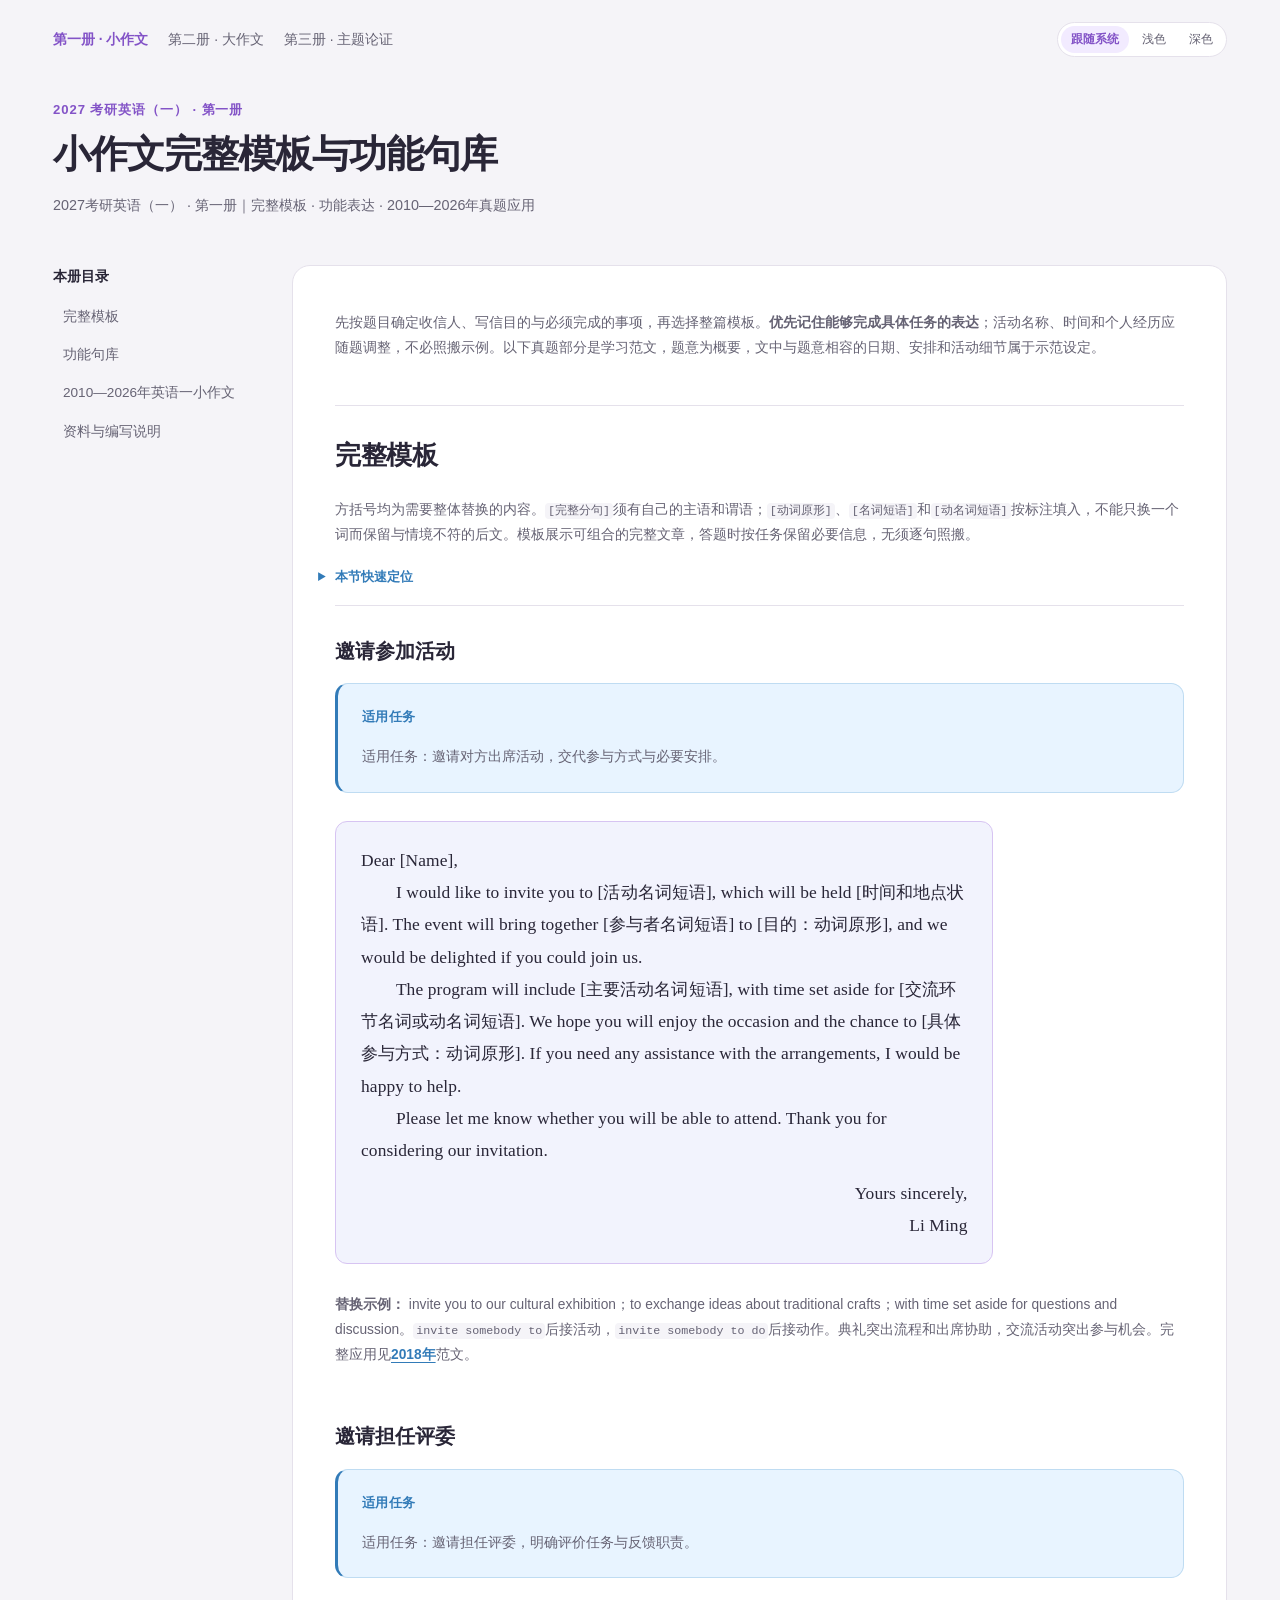
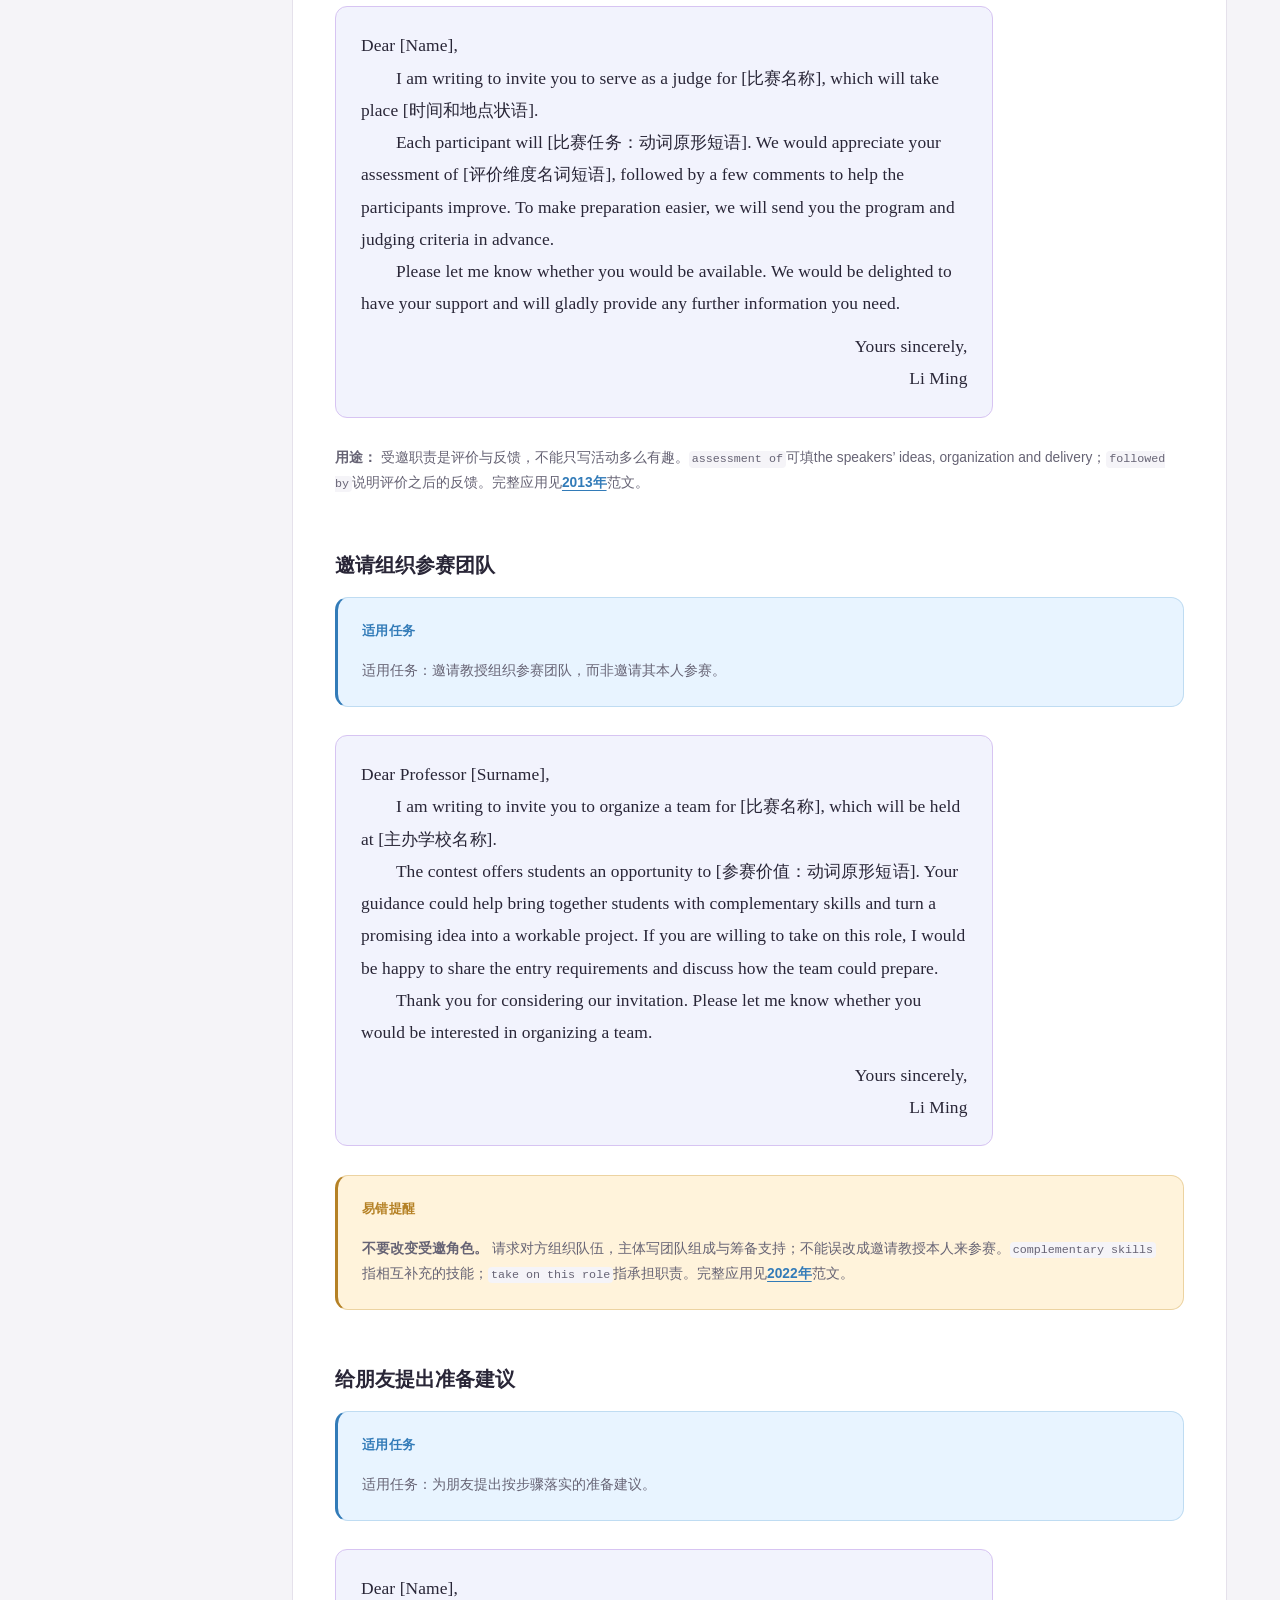
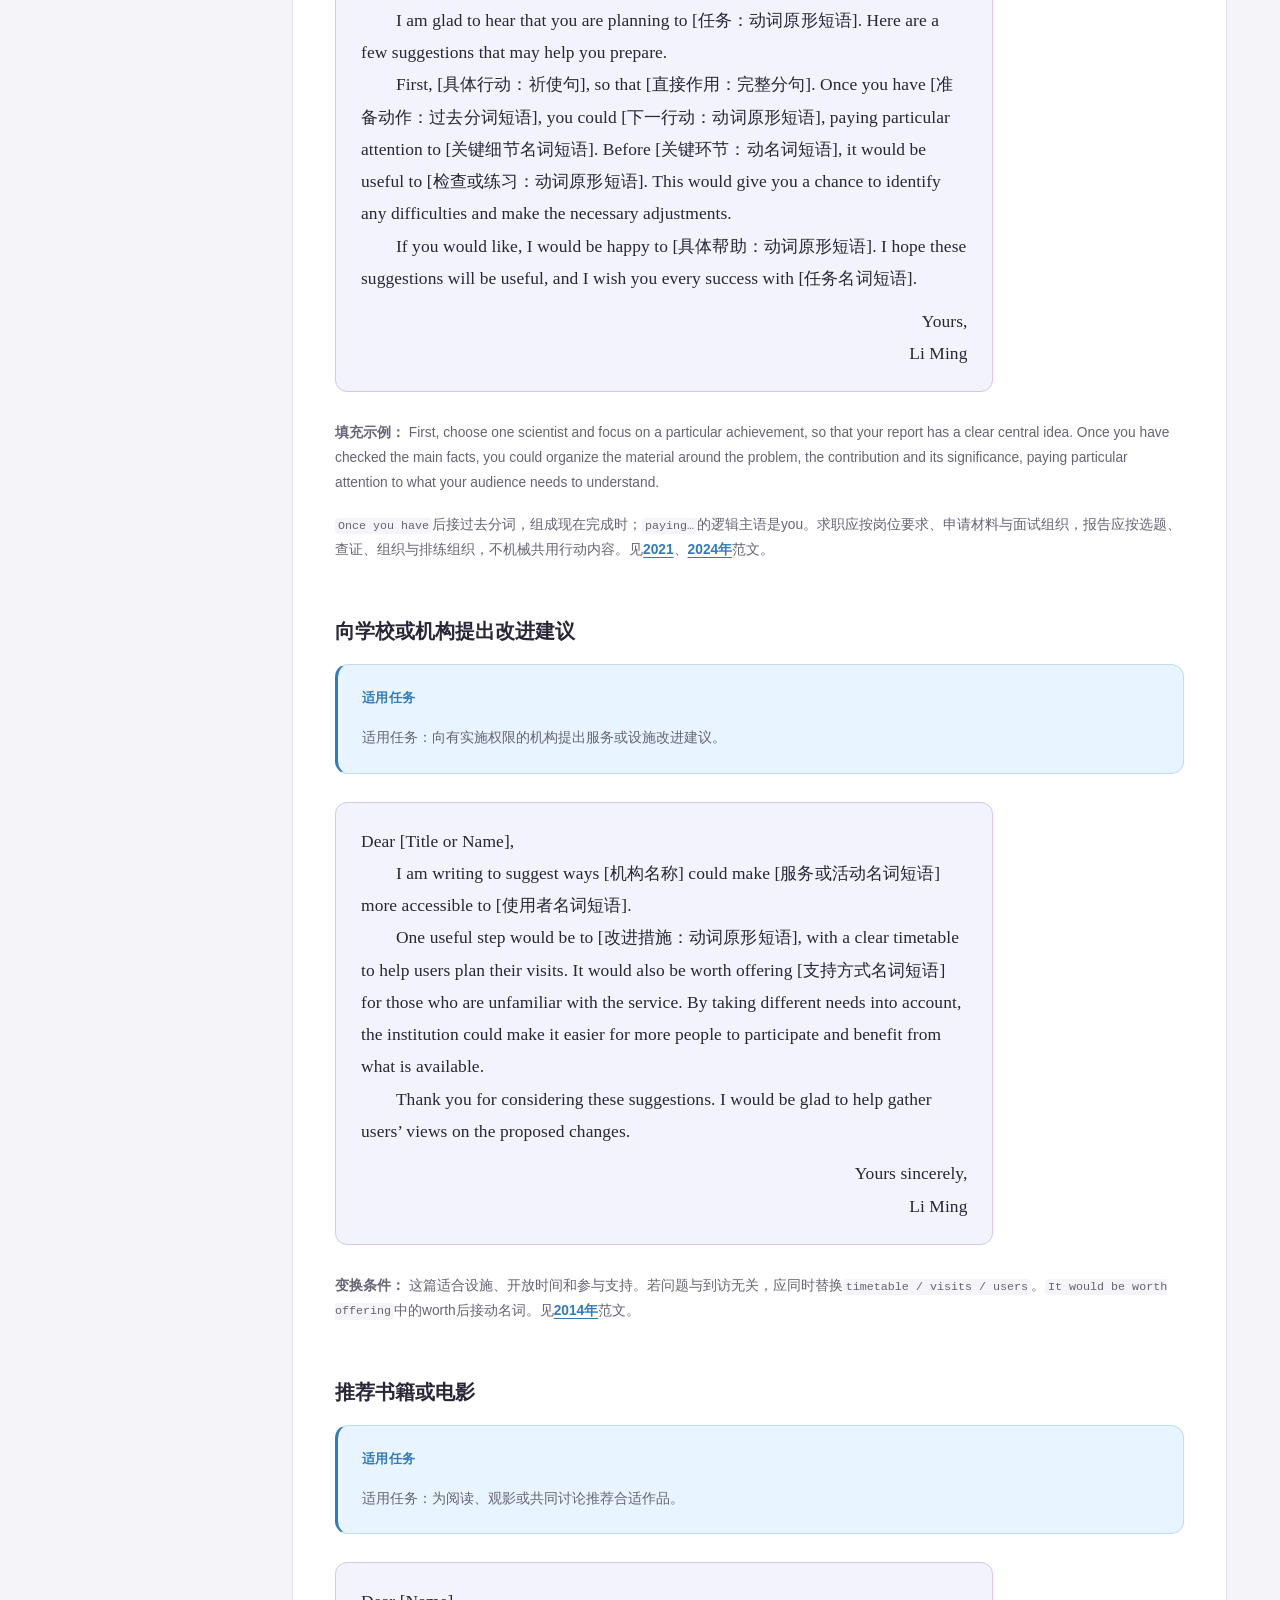
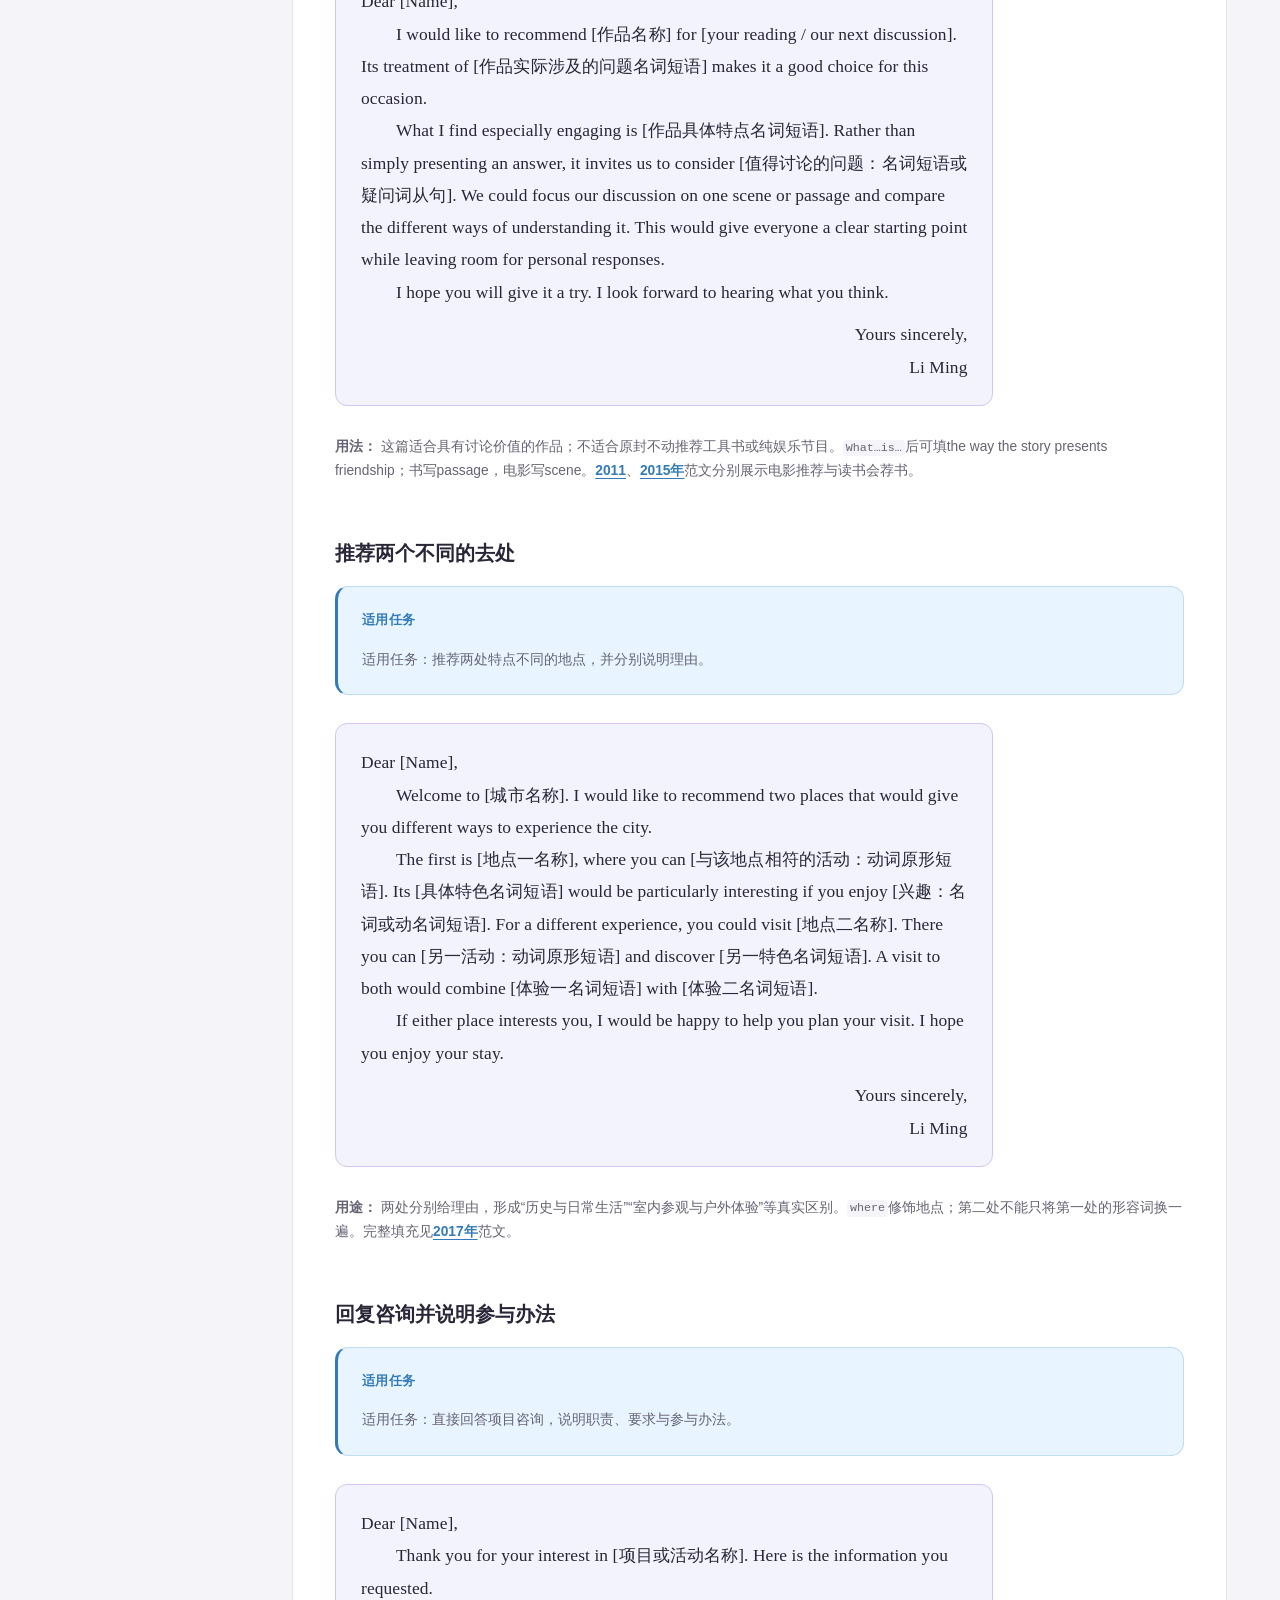
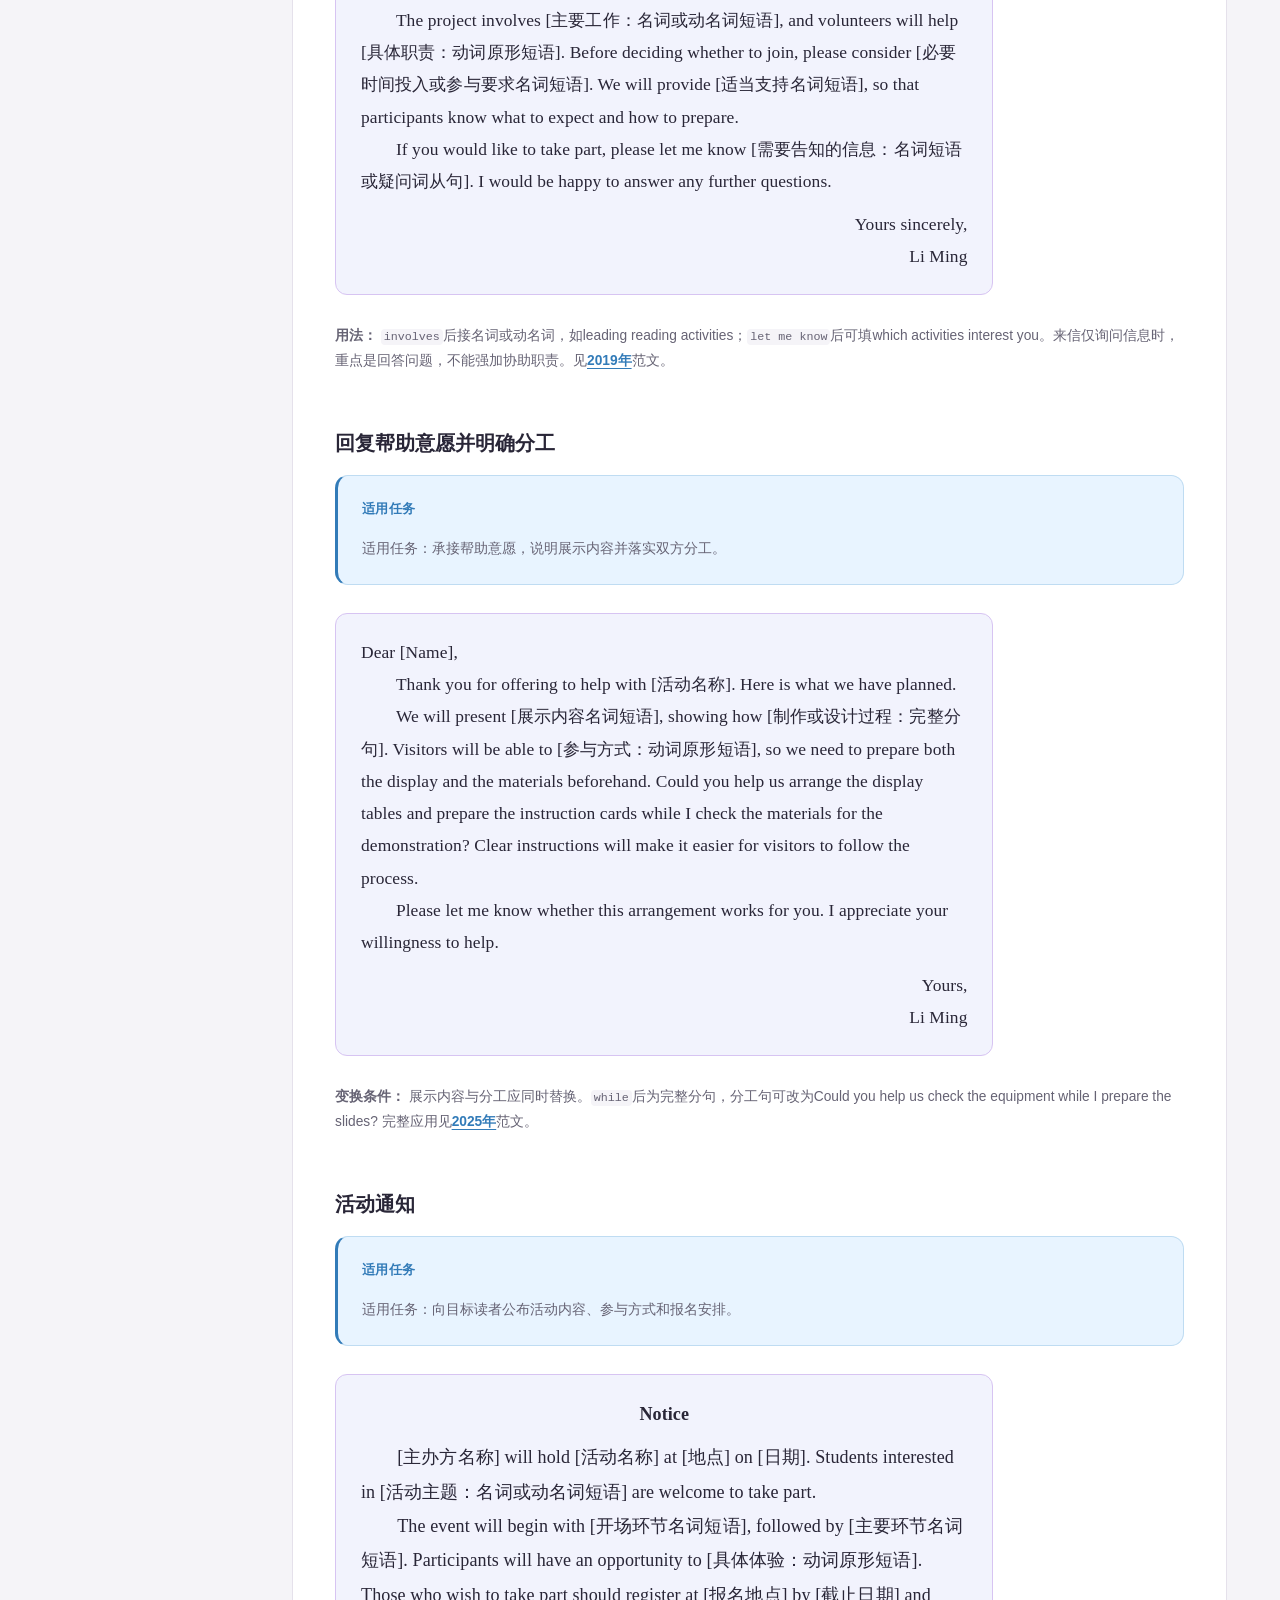
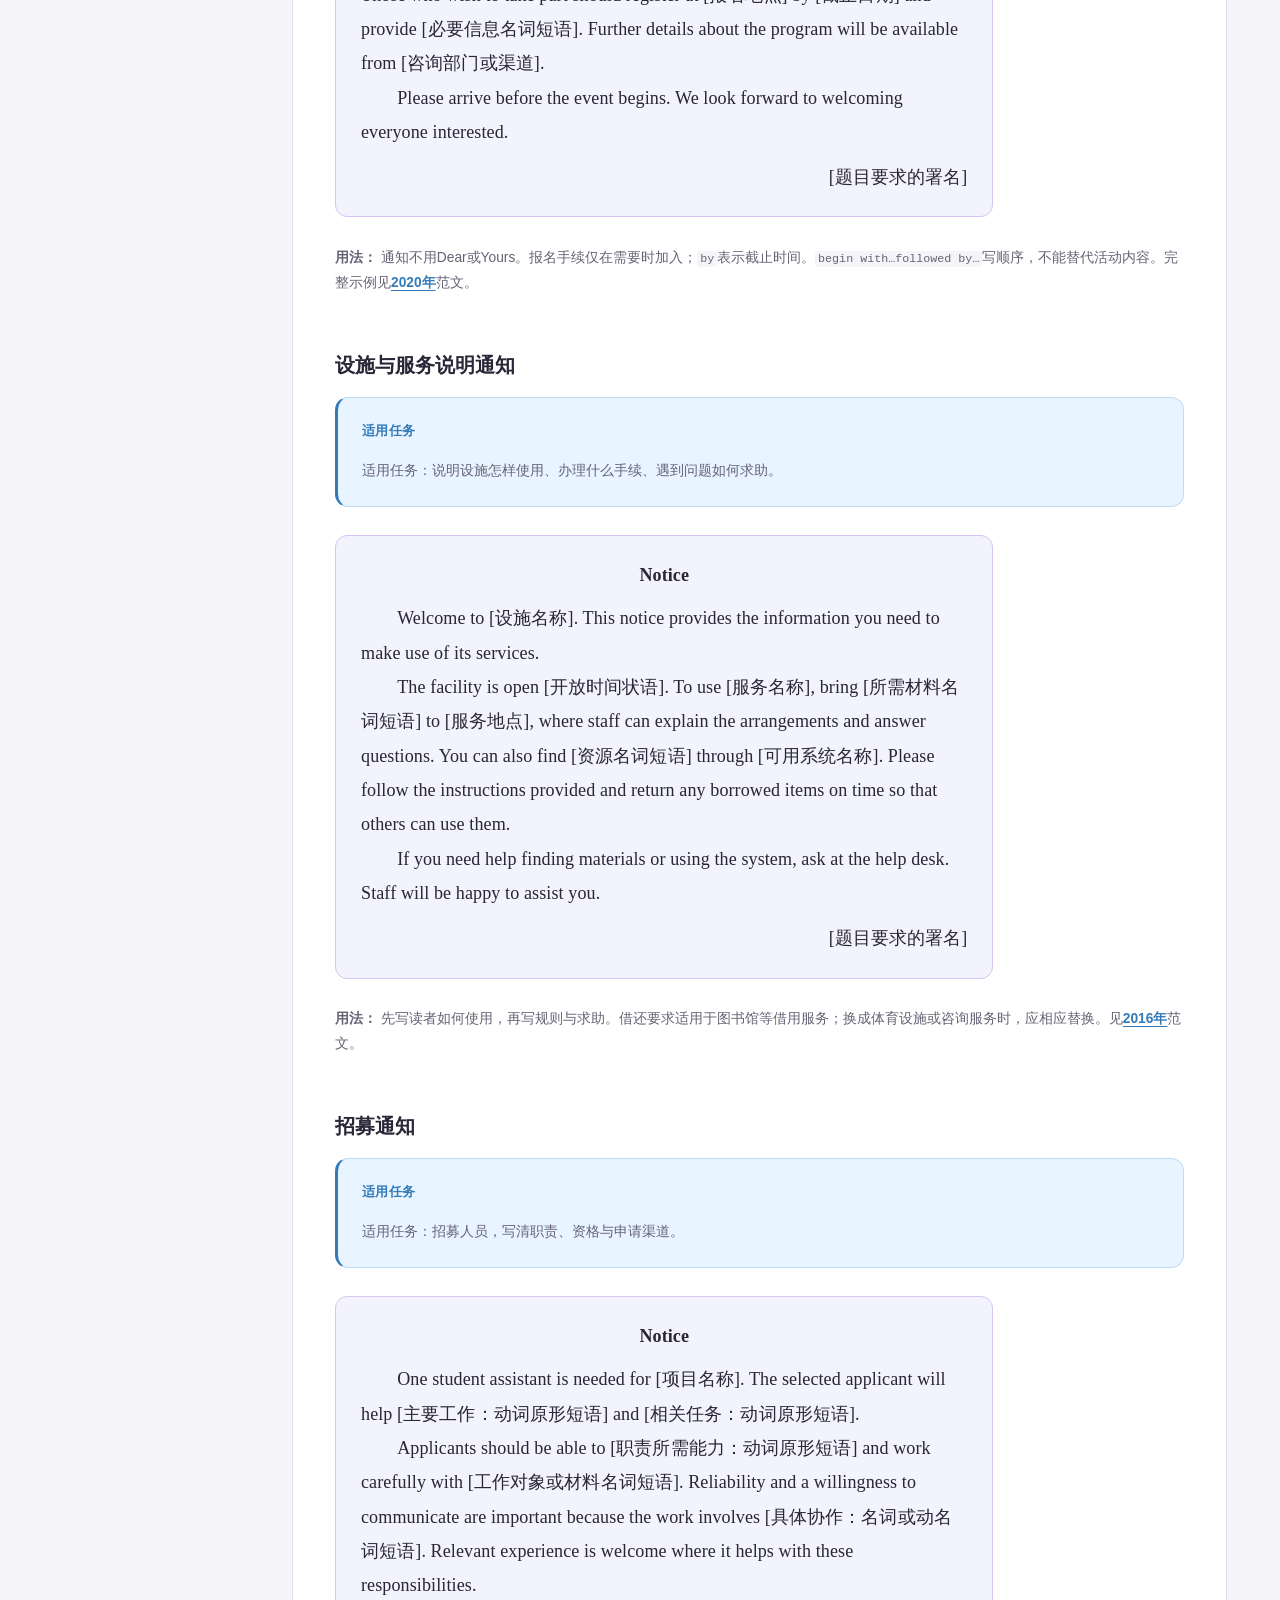
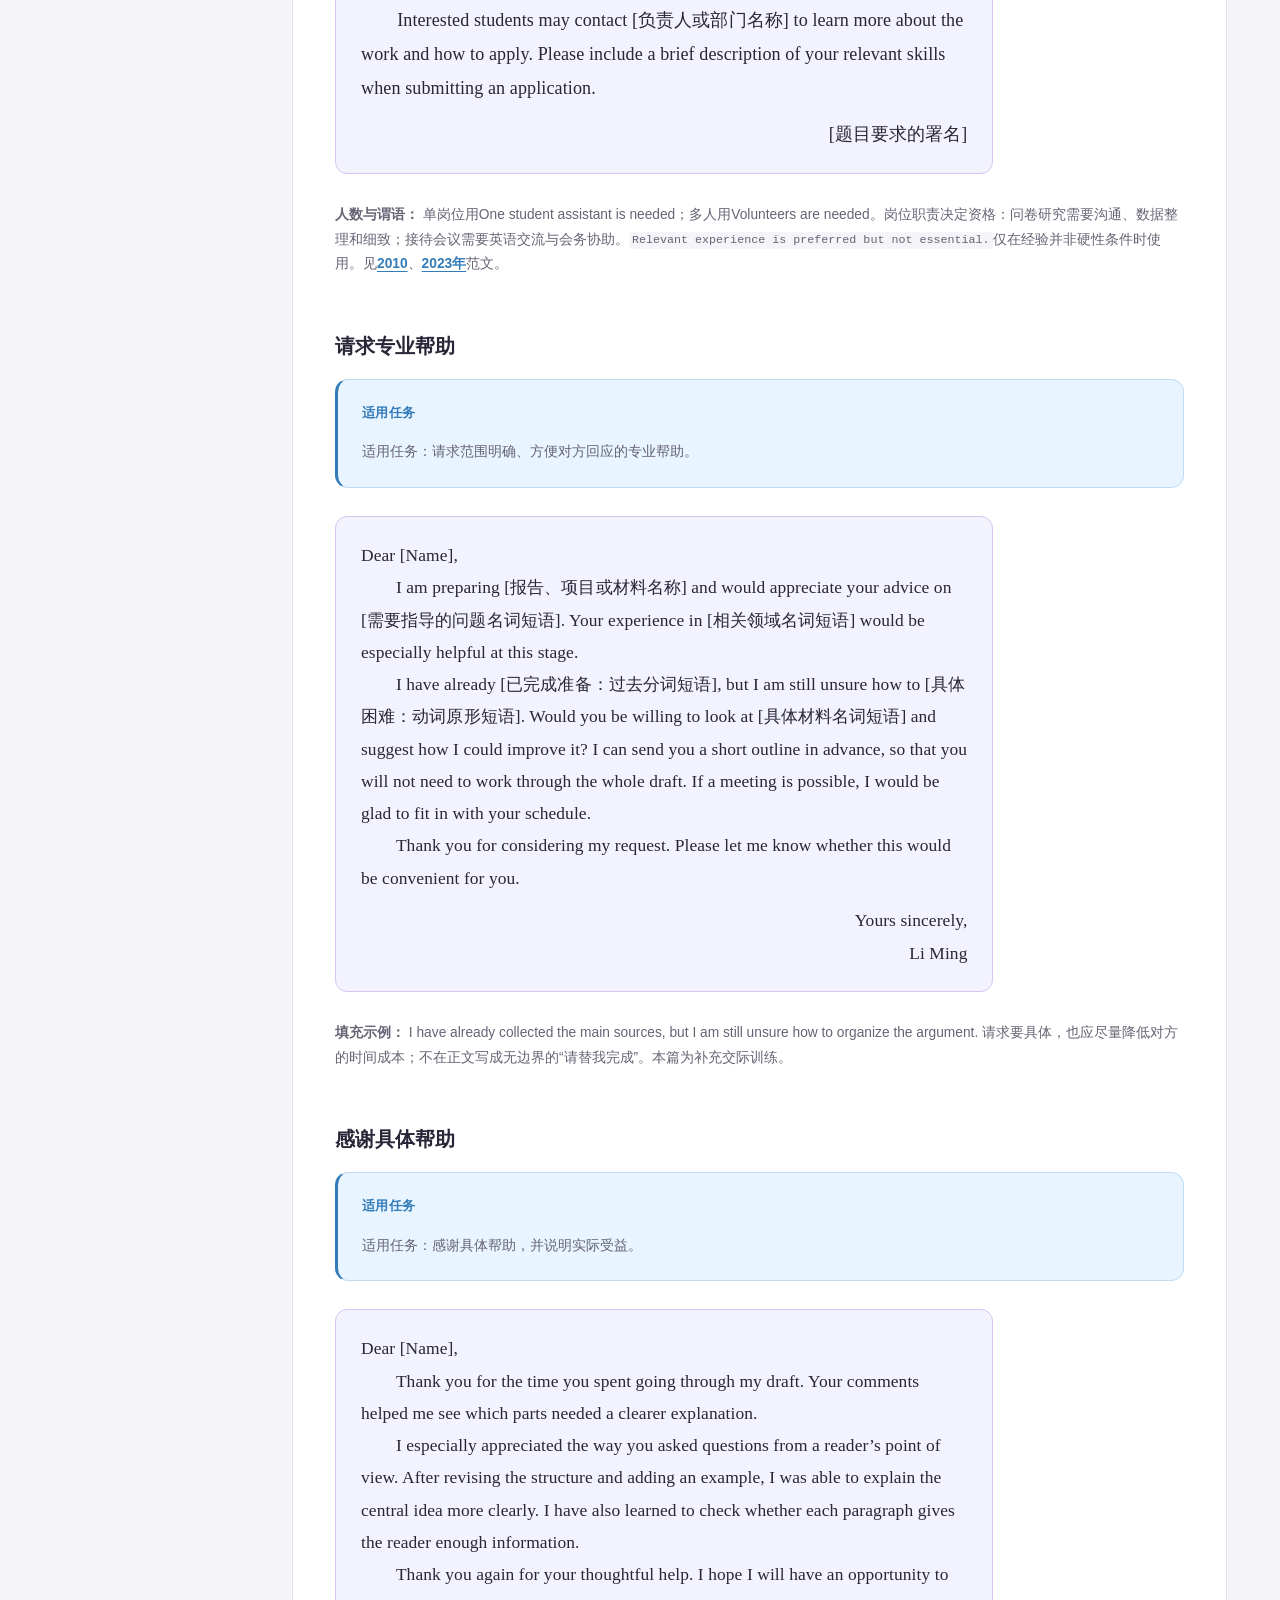
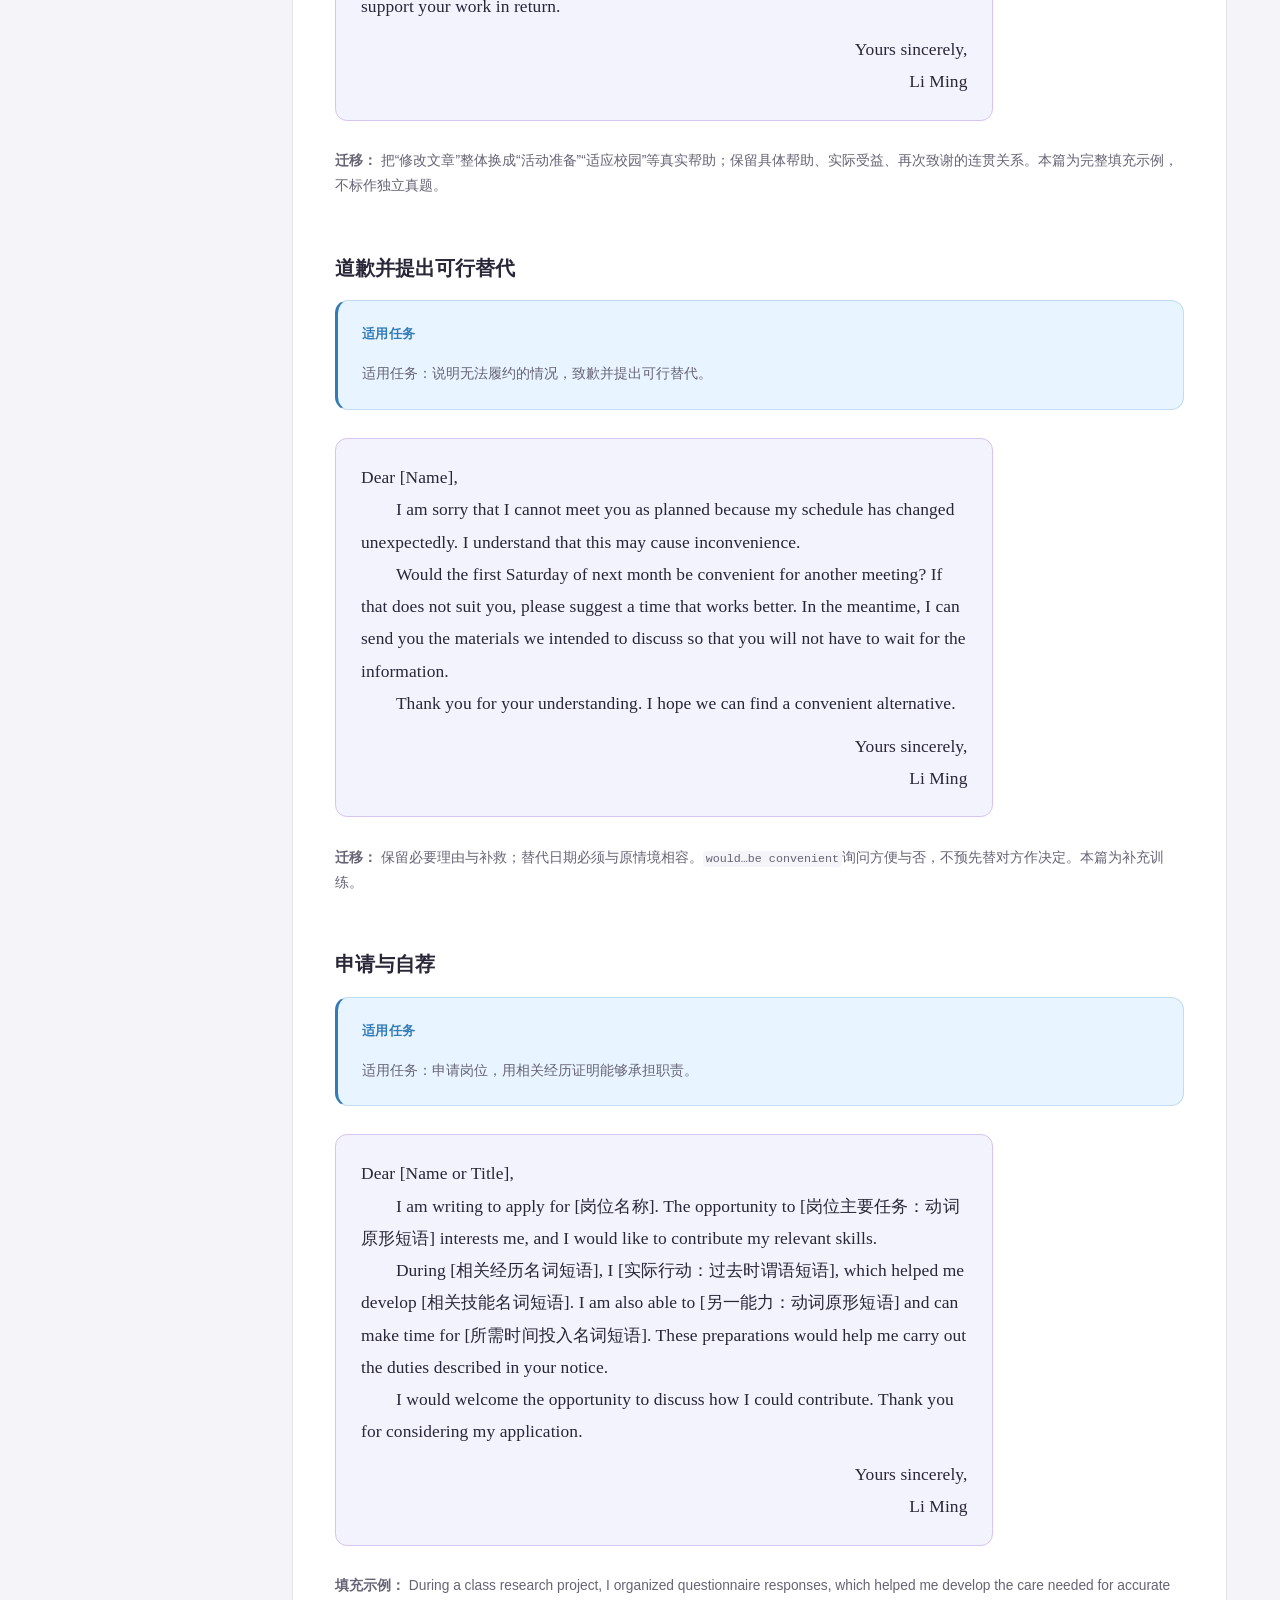
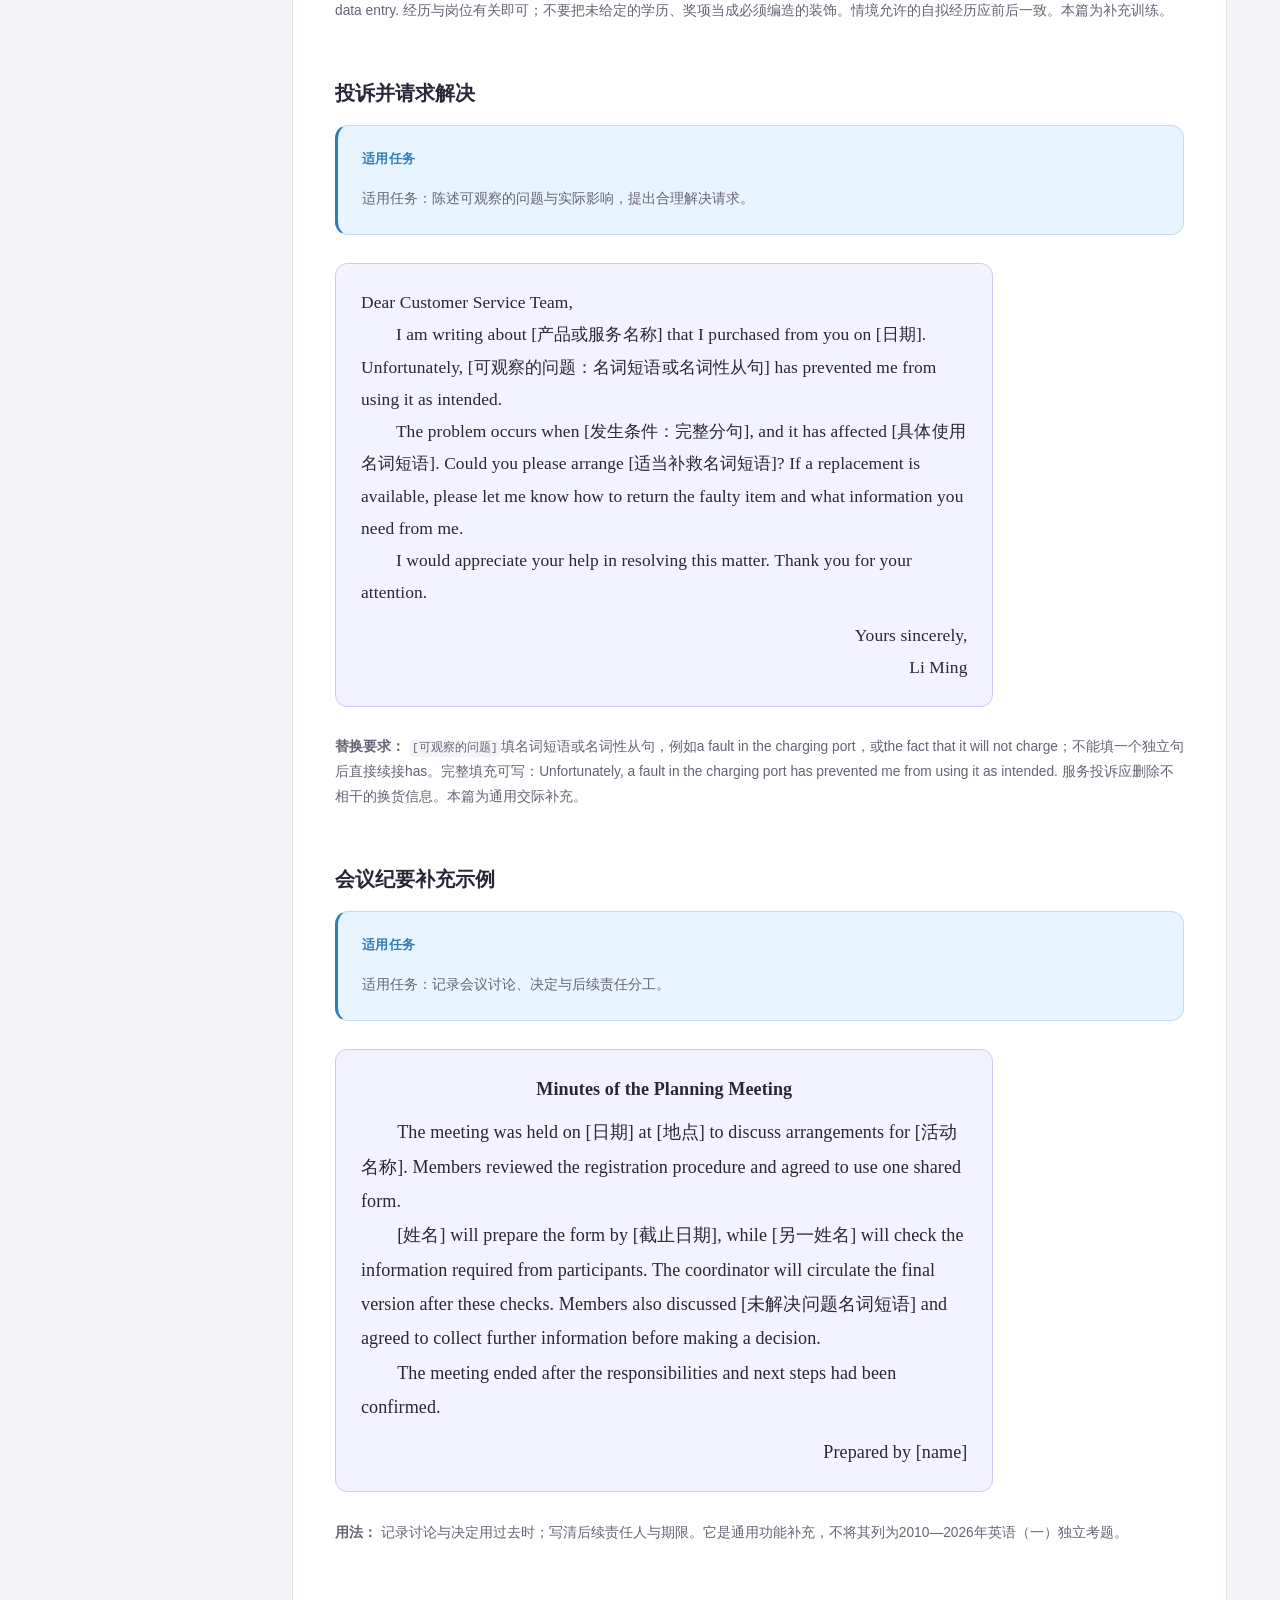
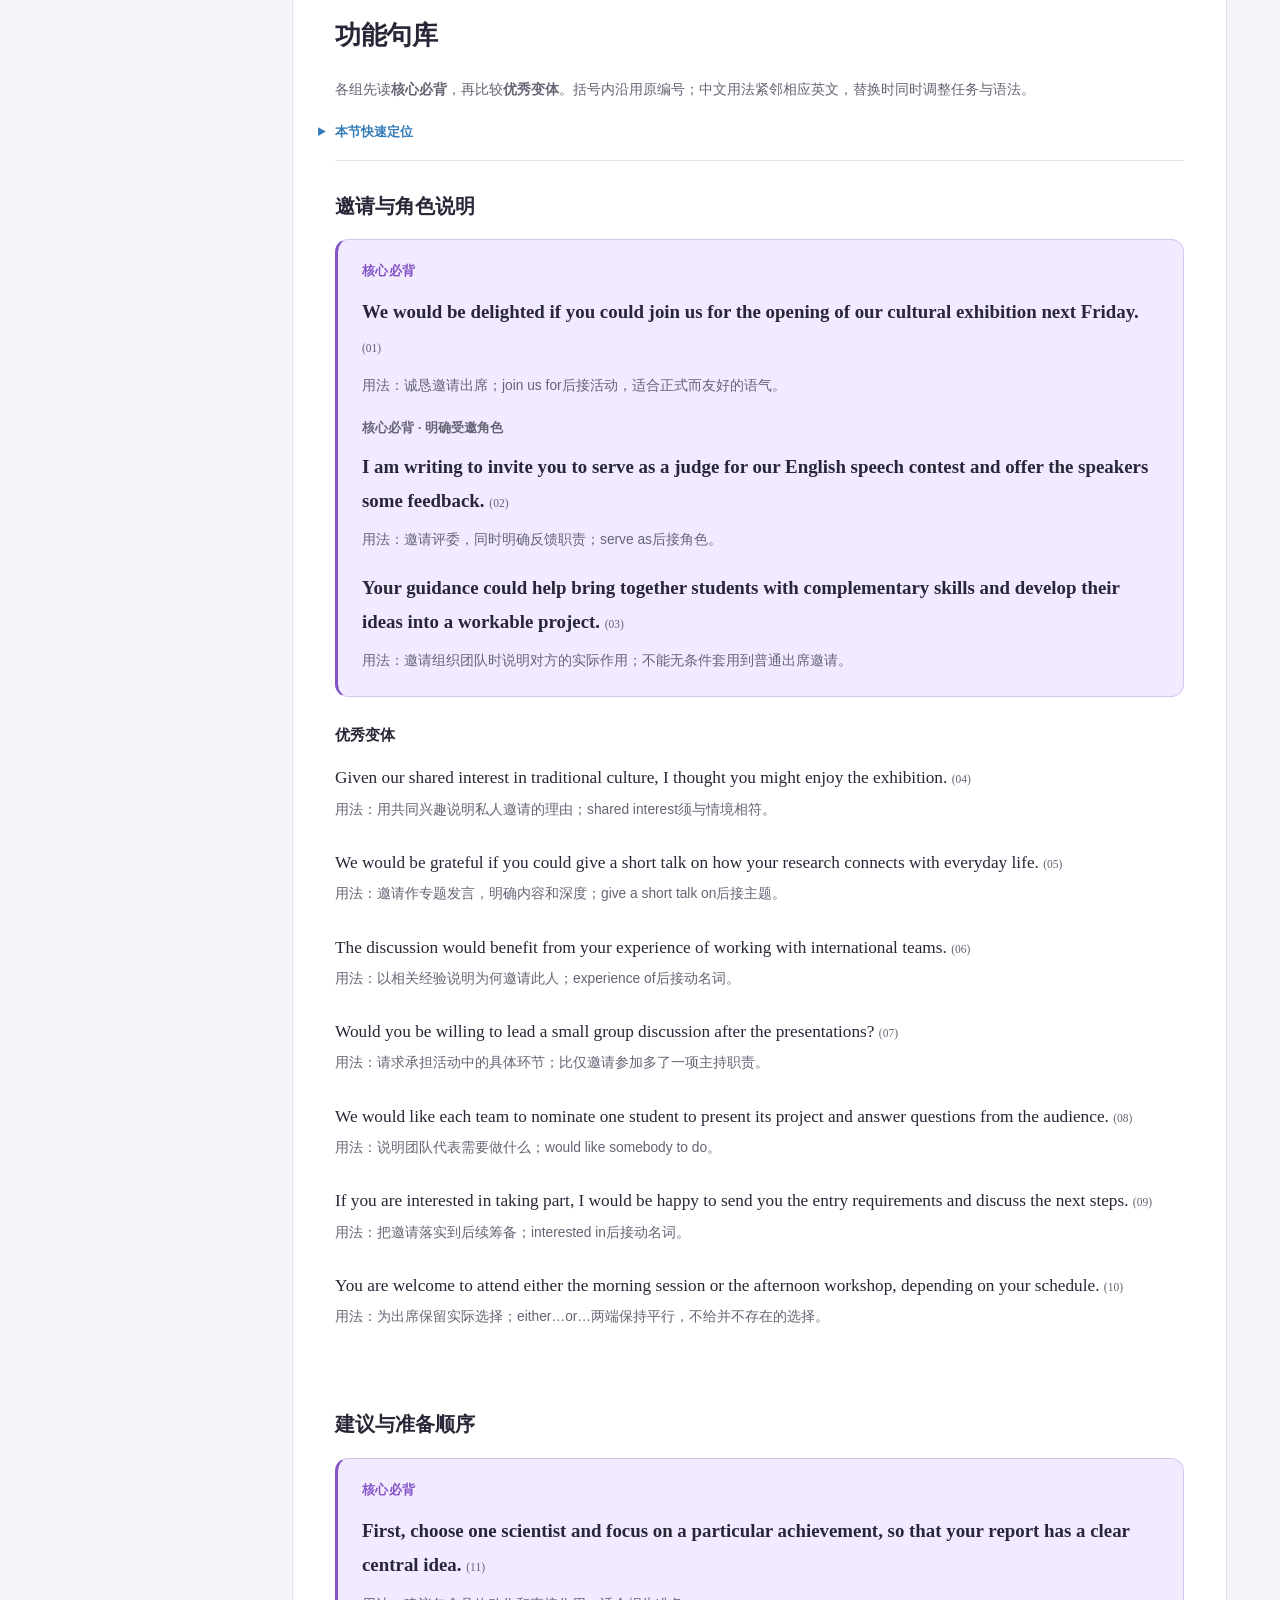
==== commit ab48f2d6: "Link writing templates and topic material to model essays in both directions" ====
--- a/01-小作文完整模板与功能句库.html
+++ b/01-小作文完整模板与功能句库.html
@@ -1,5 +1,5 @@
 <!doctype html>
-<html lang="zh-CN"><head><meta charset="utf-8"><meta name="viewport" content="width=device-width,initial-scale=1"><meta name="color-scheme" content="light dark"><title>2027考研英语（一）｜小作文完整模板与功能句库</title><link rel="stylesheet" href="作文三册-彩色阅读.css?v=20261026-exam-layout"></head><body>
+<html lang="zh-CN"><head><meta charset="utf-8"><meta name="viewport" content="width=device-width,initial-scale=1"><meta name="color-scheme" content="light dark"><title>2027考研英语（一）｜小作文完整模板与功能句库</title><link rel="stylesheet" href="作文三册-彩色阅读.css?v=20261026-bidirectional-links"></head><body>
 <input class="theme-radio" id="theme-auto" name="theme" type="radio" checked aria-label="跟随系统配色"><input class="theme-radio" id="theme-light" name="theme" type="radio" aria-label="浅色阅读"><input class="theme-radio" id="theme-dark" name="theme" type="radio" aria-label="深色阅读">
 <div class="reader"><div class="topbar"><nav class="series-links" aria-label="三册导航"><a href="01-小作文完整模板与功能句库.html" aria-current="page">第一册 · 小作文</a><a href="02-大作文完整模板与功能句库.html">第二册 · 大作文</a><a href="03-主题语料与优秀论证段落.html">第三册 · 主题论证</a></nav><nav class="theme-controls" aria-label="阅读配色"><label for="theme-auto">跟随系统</label><label for="theme-light">浅色</label><label for="theme-dark">深色</label></nav></div>
 <header class="book-header"><div class="book-kicker">2027 考研英语（一） · 第一册</div><h1>小作文完整模板与功能句库</h1><div class="book-subtitle"><p><em>2027考研英语（一） · 第一册｜完整模板 · 功能表达 · 2010—2026年真题应用</em></p>
@@ -12,7 +12,7 @@
 <li><a href="#%E8%AF%B7%E6%B1%82%E4%B8%93%E4%B8%9A%E5%B8%AE%E5%8A%A9">专业请求</a> · <a href="#%E6%84%9F%E8%B0%A2%E5%85%B7%E4%BD%93%E5%B8%AE%E5%8A%A9">感谢帮助</a> · <a href="#%E9%81%93%E6%AD%89%E5%B9%B6%E6%8F%90%E5%87%BA%E5%8F%AF%E8%A1%8C%E6%9B%BF%E4%BB%A3">道歉改期</a></li>
 <li><a href="#%E7%94%B3%E8%AF%B7%E4%B8%8E%E8%87%AA%E8%8D%90">申请自荐</a> · <a href="#%E6%8A%95%E8%AF%89%E5%B9%B6%E8%AF%B7%E6%B1%82%E8%A7%A3%E5%86%B3">投诉补救</a> · <a href="#%E4%BC%9A%E8%AE%AE%E7%BA%AA%E8%A6%81%E8%A1%A5%E5%85%85%E7%A4%BA%E4%BE%8B">会议纪要</a></li>
 </ul>
-</nav></details><section class="learning-unit" id="邀请参加活动"><h3>邀请参加活动</h3><aside class="color-block grammar-block task-block"><div class="block-label">适用任务</div><p class="annotation"><em>适用任务：邀请对方出席活动，交代参与方式与必要安排。</em></p></aside><div class="composition reading-composition letter-composition" translate="no"><p class="essay-paragraph letter-line" lang="en">Dear [Name],</p><p class="essay-paragraph" lang="en">I would like to invite you to [活动名词短语], which will be held [时间和地点状语]. The event will bring together [参与者名词短语] to [目的：动词原形], and we would be delighted if you could join us.</p><p class="essay-paragraph" lang="en">The program will include [主要活动名词短语], with time set aside for [交流环节名词或动名词短语]. We hope you will enjoy the occasion and the chance to [具体参与方式：动词原形]. If you need any assistance with the arrangements, I would be happy to help.</p><p class="essay-paragraph" lang="en">Please let me know whether you will be able to attend. Thank you for considering our invitation.</p><p class="essay-paragraph letter-line letter-closing" lang="en">Yours sincerely,<br>Li Ming</p></div><p class="annotation"><strong>替换示例：</strong> invite you to our cultural exhibition；to exchange ideas about traditional crafts；with time set aside for questions and discussion。<code>invite somebody to</code>后接活动，<code>invite somebody to do</code>后接动作。典礼突出流程和出席协助，交流活动突出参与机会。完整应用见2018年范文。</p></section><section class="learning-unit" id="邀请担任评委"><h3>邀请担任评委</h3><aside class="color-block grammar-block task-block"><div class="block-label">适用任务</div><p class="annotation"><em>适用任务：邀请担任评委，明确评价任务与反馈职责。</em></p></aside><div class="composition reading-composition letter-composition" translate="no"><p class="essay-paragraph letter-line" lang="en">Dear [Name],</p><p class="essay-paragraph" lang="en">I am writing to invite you to serve as a judge for [比赛名称], which will take place [时间和地点状语].</p><p class="essay-paragraph" lang="en">Each participant will [比赛任务：动词原形短语]. We would appreciate your assessment of [评价维度名词短语], followed by a few comments to help the participants improve. To make preparation easier, we will send you the program and judging criteria in advance.</p><p class="essay-paragraph" lang="en">Please let me know whether you would be available. We would be delighted to have your support and will gladly provide any further information you need.</p><p class="essay-paragraph letter-line letter-closing" lang="en">Yours sincerely,<br>Li Ming</p></div><p class="annotation"><strong>用途：</strong> 受邀职责是评价与反馈，不能只写活动多么有趣。<code>assessment of</code>可填the speakers’ ideas, organization and delivery；<code>followed by</code>说明评价之后的反馈。完整应用见2013年范文。</p></section><section class="learning-unit" id="邀请组织参赛团队"><h3>邀请组织参赛团队</h3><aside class="color-block grammar-block task-block"><div class="block-label">适用任务</div><p class="annotation"><em>适用任务：邀请教授组织参赛团队，而非邀请其本人参赛。</em></p></aside><div class="composition reading-composition letter-composition" translate="no"><p class="essay-paragraph letter-line" lang="en">Dear Professor [Surname],</p><p class="essay-paragraph" lang="en">I am writing to invite you to organize a team for [比赛名称], which will be held at [主办学校名称].</p><p class="essay-paragraph" lang="en">The contest offers students an opportunity to [参赛价值：动词原形短语]. Your guidance could help bring together students with complementary skills and turn a promising idea into a workable project. If you are willing to take on this role, I would be happy to share the entry requirements and discuss how the team could prepare.</p><p class="essay-paragraph" lang="en">Thank you for considering our invitation. Please let me know whether you would be interested in organizing a team.</p><p class="essay-paragraph letter-line letter-closing" lang="en">Yours sincerely,<br>Li Ming</p></div><aside class="color-block warning-block"><div class="block-label">易错提醒</div><p class="annotation"><strong>不要改变受邀角色。</strong> 请求对方组织队伍，主体写团队组成与筹备支持；不能误改成邀请教授本人来参赛。<code>complementary skills</code>指相互补充的技能；<code>take on this role</code>指承担职责。完整应用见2022年范文。</p></aside></section><section class="learning-unit" id="给朋友提出准备建议"><h3>给朋友提出准备建议</h3><aside class="color-block grammar-block task-block"><div class="block-label">适用任务</div><p class="annotation"><em>适用任务：为朋友提出按步骤落实的准备建议。</em></p></aside><div class="composition reading-composition letter-composition" translate="no"><p class="essay-paragraph letter-line" lang="en">Dear [Name],</p><p class="essay-paragraph" lang="en">I am glad to hear that you are planning to [任务：动词原形短语]. Here are a few suggestions that may help you prepare.</p><p class="essay-paragraph" lang="en">First, [具体行动：祈使句], so that [直接作用：完整分句]. Once you have [准备动作：过去分词短语], you could [下一行动：动词原形短语], paying particular attention to [关键细节名词短语]. Before [关键环节：动名词短语], it would be useful to [检查或练习：动词原形短语]. This would give you a chance to identify any difficulties and make the necessary adjustments.</p><p class="essay-paragraph" lang="en">If you would like, I would be happy to [具体帮助：动词原形短语]. I hope these suggestions will be useful, and I wish you every success with [任务名词短语].</p><p class="essay-paragraph letter-line letter-closing" lang="en">Yours,<br>Li Ming</p></div><p class="annotation"><strong>填充示例：</strong> First, choose one scientist and focus on a particular achievement, so that your report has a clear central idea. Once you have checked the main facts, you could organize the material around the problem, the contribution and its significance, paying particular attention to what your audience needs to understand.</p><p class="annotation"><code>Once you have</code>后接过去分词，组成现在完成时；<code>paying…</code>的逻辑主语是you。求职应按岗位要求、申请材料与面试组织，报告应按选题、查证、组织与排练组织，不机械共用行动内容。见2021、2024年范文。</p></section><section class="learning-unit" id="向学校或机构提出改进建议"><h3>向学校或机构提出改进建议</h3><aside class="color-block grammar-block task-block"><div class="block-label">适用任务</div><p class="annotation"><em>适用任务：向有实施权限的机构提出服务或设施改进建议。</em></p></aside><div class="composition reading-composition letter-composition" translate="no"><p class="essay-paragraph letter-line" lang="en">Dear [Title or Name],</p><p class="essay-paragraph" lang="en">I am writing to suggest ways [机构名称] could make [服务或活动名词短语] more accessible to [使用者名词短语].</p><p class="essay-paragraph" lang="en">One useful step would be to [改进措施：动词原形短语], with a clear timetable to help users plan their visits. It would also be worth offering [支持方式名词短语] for those who are unfamiliar with the service. By taking different needs into account, the institution could make it easier for more people to participate and benefit from what is available.</p><p class="essay-paragraph" lang="en">Thank you for considering these suggestions. I would be glad to help gather users’ views on the proposed changes.</p><p class="essay-paragraph letter-line letter-closing" lang="en">Yours sincerely,<br>Li Ming</p></div><p class="annotation"><strong>变换条件：</strong> 这篇适合设施、开放时间和参与支持。若问题与到访无关，应同时替换<code>timetable / visits / users</code>。<code>It would be worth offering</code>中的worth后接动名词。见2014年范文。</p></section><section class="learning-unit" id="推荐书籍或电影"><h3>推荐书籍或电影</h3><aside class="color-block grammar-block task-block"><div class="block-label">适用任务</div><p class="annotation"><em>适用任务：为阅读、观影或共同讨论推荐合适作品。</em></p></aside><div class="composition reading-composition letter-composition" translate="no"><p class="essay-paragraph letter-line" lang="en">Dear [Name],</p><p class="essay-paragraph" lang="en">I would like to recommend [作品名称] for [your reading / our next discussion]. Its treatment of [作品实际涉及的问题名词短语] makes it a good choice for this occasion.</p><p class="essay-paragraph" lang="en">What I find especially engaging is [作品具体特点名词短语]. Rather than simply presenting an answer, it invites us to consider [值得讨论的问题：名词短语或疑问词从句]. We could focus our discussion on one scene or passage and compare the different ways of understanding it. This would give everyone a clear starting point while leaving room for personal responses.</p><p class="essay-paragraph" lang="en">I hope you will give it a try. I look forward to hearing what you think.</p><p class="essay-paragraph letter-line letter-closing" lang="en">Yours sincerely,<br>Li Ming</p></div><p class="annotation"><strong>用法：</strong> 这篇适合具有讨论价值的作品；不适合原封不动推荐工具书或纯娱乐节目。<code>What…is…</code>后可填the way the story presents friendship；书写passage，电影写scene。2011、2015年范文分别展示电影推荐与读书会荐书。</p></section><section class="learning-unit" id="推荐两个不同的去处"><h3>推荐两个不同的去处</h3><aside class="color-block grammar-block task-block"><div class="block-label">适用任务</div><p class="annotation"><em>适用任务：推荐两处特点不同的地点，并分别说明理由。</em></p></aside><div class="composition reading-composition letter-composition" translate="no"><p class="essay-paragraph letter-line" lang="en">Dear [Name],</p><p class="essay-paragraph" lang="en">Welcome to [城市名称]. I would like to recommend two places that would give you different ways to experience the city.</p><p class="essay-paragraph" lang="en">The first is [地点一名称], where you can [与该地点相符的活动：动词原形短语]. Its [具体特色名词短语] would be particularly interesting if you enjoy [兴趣：名词或动名词短语]. For a different experience, you could visit [地点二名称]. There you can [另一活动：动词原形短语] and discover [另一特色名词短语]. A visit to both would combine [体验一名词短语] with [体验二名词短语].</p><p class="essay-paragraph" lang="en">If either place interests you, I would be happy to help you plan your visit. I hope you enjoy your stay.</p><p class="essay-paragraph letter-line letter-closing" lang="en">Yours sincerely,<br>Li Ming</p></div><p class="annotation"><strong>用途：</strong> 两处分别给理由，形成“历史与日常生活”“室内参观与户外体验”等真实区别。<code>where</code>修饰地点；第二处不能只将第一处的形容词换一遍。完整填充见2017年范文。</p></section><section class="learning-unit" id="回复咨询并说明参与办法"><h3>回复咨询并说明参与办法</h3><aside class="color-block grammar-block task-block"><div class="block-label">适用任务</div><p class="annotation"><em>适用任务：直接回答项目咨询，说明职责、要求与参与办法。</em></p></aside><div class="composition reading-composition letter-composition" translate="no"><p class="essay-paragraph letter-line" lang="en">Dear [Name],</p><p class="essay-paragraph" lang="en">Thank you for your interest in [项目或活动名称]. Here is the information you requested.</p><p class="essay-paragraph" lang="en">The project involves [主要工作：名词或动名词短语], and volunteers will help [具体职责：动词原形短语]. Before deciding whether to join, please consider [必要时间投入或参与要求名词短语]. We will provide [适当支持名词短语], so that participants know what to expect and how to prepare.</p><p class="essay-paragraph" lang="en">If you would like to take part, please let me know [需要告知的信息：名词短语或疑问词从句]. I would be happy to answer any further questions.</p><p class="essay-paragraph letter-line letter-closing" lang="en">Yours sincerely,<br>Li Ming</p></div><p class="annotation"><strong>用法：</strong> <code>involves</code>后接名词或动名词，如leading reading activities；<code>let me know</code>后可填which activities interest you。来信仅询问信息时，重点是回答问题，不能强加协助职责。见2019年范文。</p></section><section class="learning-unit" id="回复帮助意愿并明确分工"><h3>回复帮助意愿并明确分工</h3><aside class="color-block grammar-block task-block"><div class="block-label">适用任务</div><p class="annotation"><em>适用任务：承接帮助意愿，说明展示内容并落实双方分工。</em></p></aside><div class="composition reading-composition letter-composition" translate="no"><p class="essay-paragraph letter-line" lang="en">Dear [Name],</p><p class="essay-paragraph" lang="en">Thank you for offering to help with [活动名称]. Here is what we have planned.</p><p class="essay-paragraph" lang="en">We will present [展示内容名词短语], showing how [制作或设计过程：完整分句]. Visitors will be able to [参与方式：动词原形短语], so we need to prepare both the display and the materials beforehand. Could you help us arrange the display tables and prepare the instruction cards while I check the materials for the demonstration? Clear instructions will make it easier for visitors to follow the process.</p><p class="essay-paragraph" lang="en">Please let me know whether this arrangement works for you. I appreciate your willingness to help.</p><p class="essay-paragraph letter-line letter-closing" lang="en">Yours,<br>Li Ming</p></div><p class="annotation"><strong>变换条件：</strong> 展示内容与分工应同时替换。<code>while</code>后为完整分句，分工句可改为Could you help us check the equipment while I prepare the slides? 完整应用见2025年范文。</p></section><section class="learning-unit" id="活动通知"><h3>活动通知</h3><aside class="color-block grammar-block task-block"><div class="block-label">适用任务</div><p class="annotation"><em>适用任务：向目标读者公布活动内容、参与方式和报名安排。</em></p></aside><div class="composition reading-composition notice-composition" translate="no"><p class="essay-paragraph document-title" lang="en">Notice</p><p class="essay-paragraph" lang="en">[主办方名称] will hold [活动名称] at [地点] on [日期]. Students interested in [活动主题：名词或动名词短语] are welcome to take part.</p><p class="essay-paragraph" lang="en">The event will begin with [开场环节名词短语], followed by [主要环节名词短语]. Participants will have an opportunity to [具体体验：动词原形短语]. Those who wish to take part should register at [报名地点] by [截止日期] and provide [必要信息名词短语]. Further details about the program will be available from [咨询部门或渠道].</p><p class="essay-paragraph" lang="en">Please arrive before the event begins. We look forward to welcoming everyone interested.</p><p class="essay-paragraph document-signature" lang="en">[题目要求的署名]</p></div><p class="annotation"><strong>用法：</strong> 通知不用Dear或Yours。报名手续仅在需要时加入；<code>by</code>表示截止时间。<code>begin with…followed by…</code>写顺序，不能替代活动内容。完整示例见2020年范文。</p></section><section class="learning-unit" id="设施与服务说明通知"><h3>设施与服务说明通知</h3><aside class="color-block grammar-block task-block"><div class="block-label">适用任务</div><p class="annotation"><em>适用任务：说明设施怎样使用、办理什么手续、遇到问题如何求助。</em></p></aside><div class="composition reading-composition notice-composition" translate="no"><p class="essay-paragraph document-title" lang="en">Notice</p><p class="essay-paragraph" lang="en">Welcome to [设施名称]. This notice provides the information you need to make use of its services.</p><p class="essay-paragraph" lang="en">The facility is open [开放时间状语]. To use [服务名称], bring [所需材料名词短语] to [服务地点], where staff can explain the arrangements and answer questions. You can also find [资源名词短语] through [可用系统名称]. Please follow the instructions provided and return any borrowed items on time so that others can use them.</p><p class="essay-paragraph" lang="en">If you need help finding materials or using the system, ask at the help desk. Staff will be happy to assist you.</p><p class="essay-paragraph document-signature" lang="en">[题目要求的署名]</p></div><p class="annotation"><strong>用法：</strong> 先写读者如何使用，再写规则与求助。借还要求适用于图书馆等借用服务；换成体育设施或咨询服务时，应相应替换。见2016年范文。</p></section><section class="learning-unit" id="招募通知"><h3>招募通知</h3><aside class="color-block grammar-block task-block"><div class="block-label">适用任务</div><p class="annotation"><em>适用任务：招募人员，写清职责、资格与申请渠道。</em></p></aside><div class="composition reading-composition notice-composition" translate="no"><p class="essay-paragraph document-title" lang="en">Notice</p><p class="essay-paragraph" lang="en">One student assistant is needed for [项目名称]. The selected applicant will help [主要工作：动词原形短语] and [相关任务：动词原形短语].</p><p class="essay-paragraph" lang="en">Applicants should be able to [职责所需能力：动词原形短语] and work carefully with [工作对象或材料名词短语]. Reliability and a willingness to communicate are important because the work involves [具体协作：名词或动名词短语]. Relevant experience is welcome where it helps with these responsibilities.</p><p class="essay-paragraph" lang="en">Interested students may contact [负责人或部门名称] to learn more about the work and how to apply. Please include a brief description of your relevant skills when submitting an application.</p><p class="essay-paragraph document-signature" lang="en">[题目要求的署名]</p></div><p class="annotation"><strong>人数与谓语：</strong> 单岗位用One student assistant is needed；多人用Volunteers are needed。岗位职责决定资格：问卷研究需要沟通、数据整理和细致；接待会议需要英语交流与会务协助。<code>Relevant experience is preferred but not essential.</code>仅在经验并非硬性条件时使用。见2010、2023年范文。</p></section><section class="learning-unit" id="请求专业帮助"><h3>请求专业帮助</h3><aside class="color-block grammar-block task-block"><div class="block-label">适用任务</div><p class="annotation"><em>适用任务：请求范围明确、方便对方回应的专业帮助。</em></p></aside><div class="composition reading-composition letter-composition" translate="no"><p class="essay-paragraph letter-line" lang="en">Dear [Name],</p><p class="essay-paragraph" lang="en">I am preparing [报告、项目或材料名称] and would appreciate your advice on [需要指导的问题名词短语]. Your experience in [相关领域名词短语] would be especially helpful at this stage.</p><p class="essay-paragraph" lang="en">I have already [已完成准备：过去分词短语], but I am still unsure how to [具体困难：动词原形短语]. Would you be willing to look at [具体材料名词短语] and suggest how I could improve it? I can send you a short outline in advance, so that you will not need to work through the whole draft. If a meeting is possible, I would be glad to fit in with your schedule.</p><p class="essay-paragraph" lang="en">Thank you for considering my request. Please let me know whether this would be convenient for you.</p><p class="essay-paragraph letter-line letter-closing" lang="en">Yours sincerely,<br>Li Ming</p></div><p class="annotation"><strong>填充示例：</strong> I have already collected the main sources, but I am still unsure how to organize the argument. 请求要具体，也应尽量降低对方的时间成本；不在正文写成无边界的“请替我完成”。本篇为补充交际训练。</p></section><section class="learning-unit" id="感谢具体帮助"><h3>感谢具体帮助</h3><aside class="color-block grammar-block task-block"><div class="block-label">适用任务</div><p class="annotation"><em>适用任务：感谢具体帮助，并说明实际受益。</em></p></aside><div class="composition reading-composition letter-composition" translate="no"><p class="essay-paragraph letter-line" lang="en">Dear [Name],</p><p class="essay-paragraph" lang="en">Thank you for the time you spent going through my draft. Your comments helped me see which parts needed a clearer explanation.</p><p class="essay-paragraph" lang="en">I especially appreciated the way you asked questions from a reader’s point of view. After revising the structure and adding an example, I was able to explain the central idea more clearly. I have also learned to check whether each paragraph gives the reader enough information.</p><p class="essay-paragraph" lang="en">Thank you again for your thoughtful help. I hope I will have an opportunity to support your work in return.</p><p class="essay-paragraph letter-line letter-closing" lang="en">Yours sincerely,<br>Li Ming</p></div><p class="annotation"><strong>迁移：</strong> 把“修改文章”整体换成“活动准备”“适应校园”等真实帮助；保留具体帮助、实际受益、再次致谢的连贯关系。本篇为完整填充示例，不标作独立真题。</p></section><section class="learning-unit" id="道歉并提出可行替代"><h3>道歉并提出可行替代</h3><aside class="color-block grammar-block task-block"><div class="block-label">适用任务</div><p class="annotation"><em>适用任务：说明无法履约的情况，致歉并提出可行替代。</em></p></aside><div class="composition reading-composition letter-composition" translate="no"><p class="essay-paragraph letter-line" lang="en">Dear [Name],</p><p class="essay-paragraph" lang="en">I am sorry that I cannot meet you as planned because my schedule has changed unexpectedly. I understand that this may cause inconvenience.</p><p class="essay-paragraph" lang="en">Would the first Saturday of next month be convenient for another meeting? If that does not suit you, please suggest a time that works better. In the meantime, I can send you the materials we intended to discuss so that you will not have to wait for the information.</p><p class="essay-paragraph" lang="en">Thank you for your understanding. I hope we can find a convenient alternative.</p><p class="essay-paragraph letter-line letter-closing" lang="en">Yours sincerely,<br>Li Ming</p></div><p class="annotation"><strong>迁移：</strong> 保留必要理由与补救；替代日期必须与原情境相容。<code>would…be convenient</code>询问方便与否，不预先替对方作决定。本篇为补充训练。</p></section><section class="learning-unit" id="申请与自荐"><h3>申请与自荐</h3><aside class="color-block grammar-block task-block"><div class="block-label">适用任务</div><p class="annotation"><em>适用任务：申请岗位，用相关经历证明能够承担职责。</em></p></aside><div class="composition reading-composition letter-composition" translate="no"><p class="essay-paragraph letter-line" lang="en">Dear [Name or Title],</p><p class="essay-paragraph" lang="en">I am writing to apply for [岗位名称]. The opportunity to [岗位主要任务：动词原形短语] interests me, and I would like to contribute my relevant skills.</p><p class="essay-paragraph" lang="en">During [相关经历名词短语], I [实际行动：过去时谓语短语], which helped me develop [相关技能名词短语]. I am also able to [另一能力：动词原形短语] and can make time for [所需时间投入名词短语]. These preparations would help me carry out the duties described in your notice.</p><p class="essay-paragraph" lang="en">I would welcome the opportunity to discuss how I could contribute. Thank you for considering my application.</p><p class="essay-paragraph letter-line letter-closing" lang="en">Yours sincerely,<br>Li Ming</p></div><p class="annotation"><strong>填充示例：</strong> During a class research project, I organized questionnaire responses, which helped me develop the care needed for accurate data entry. 经历与岗位有关即可；不要把未给定的学历、奖项当成必须编造的装饰。情境允许的自拟经历应前后一致。本篇为补充训练。</p></section><section class="learning-unit" id="投诉并请求解决"><h3>投诉并请求解决</h3><aside class="color-block grammar-block task-block"><div class="block-label">适用任务</div><p class="annotation"><em>适用任务：陈述可观察的问题与实际影响，提出合理解决请求。</em></p></aside><div class="composition reading-composition letter-composition" translate="no"><p class="essay-paragraph letter-line" lang="en">Dear Customer Service Team,</p><p class="essay-paragraph" lang="en">I am writing about [产品或服务名称] that I purchased from you on [日期]. Unfortunately, [可观察的问题：名词短语或名词性从句] has prevented me from using it as intended.</p><p class="essay-paragraph" lang="en">The problem occurs when [发生条件：完整分句], and it has affected [具体使用名词短语]. Could you please arrange [适当补救名词短语]? If a replacement is available, please let me know how to return the faulty item and what information you need from me.</p><p class="essay-paragraph" lang="en">I would appreciate your help in resolving this matter. Thank you for your attention.</p><p class="essay-paragraph letter-line letter-closing" lang="en">Yours sincerely,<br>Li Ming</p></div><p class="annotation"><strong>替换要求：</strong> <code>[可观察的问题]</code>填名词短语或名词性从句，例如a fault in the charging port，或the fact that it will not charge；不能填一个独立句后直接续接has。完整填充可写：Unfortunately, a fault in the charging port has prevented me from using it as intended. 服务投诉应删除不相干的换货信息。本篇为通用交际补充。</p></section><section class="learning-unit" id="会议纪要补充示例"><h3>会议纪要补充示例</h3><aside class="color-block grammar-block task-block"><div class="block-label">适用任务</div><p class="annotation"><em>适用任务：记录会议讨论、决定与后续责任分工。</em></p></aside><div class="composition reading-composition minutes-composition" translate="no"><p class="essay-paragraph document-title" lang="en">Minutes of the Planning Meeting</p><p class="essay-paragraph" lang="en">The meeting was held on [日期] at [地点] to discuss arrangements for [活动名称]. Members reviewed the registration procedure and agreed to use one shared form.</p><p class="essay-paragraph" lang="en">[姓名] will prepare the form by [截止日期], while [另一姓名] will check the information required from participants. The coordinator will circulate the final version after these checks. Members also discussed [未解决问题名词短语] and agreed to collect further information before making a decision.</p><p class="essay-paragraph" lang="en">The meeting ended after the responsibilities and next steps had been confirmed.</p><p class="essay-paragraph document-signature" lang="en">Prepared by [name]</p></div><p class="annotation"><strong>用法：</strong> 记录讨论与决定用过去时；写清后续责任人与期限。它是通用功能补充，不将其列为2010—2026年英语（一）独立考题。</p></section></section><section class="book-module" id="功能句库"><h2>功能句库</h2><p class="annotation">各组先读<strong>核心必背</strong>，再比较<strong>优秀变体</strong>。括号内沿用原编号；中文用法紧邻相应英文，替换时同时调整任务与语法。</p><details class="section-index"><summary>本节快速定位</summary><nav><ul>
+</nav></details><section class="learning-unit" id="邀请参加活动"><h3>邀请参加活动</h3><aside class="color-block grammar-block task-block"><div class="block-label">适用任务</div><p class="annotation"><em>适用任务：邀请对方出席活动，交代参与方式与必要安排。</em></p></aside><div class="composition reading-composition letter-composition" translate="no"><p class="essay-paragraph letter-line" lang="en">Dear [Name],</p><p class="essay-paragraph" lang="en">I would like to invite you to [活动名词短语], which will be held [时间和地点状语]. The event will bring together [参与者名词短语] to [目的：动词原形], and we would be delighted if you could join us.</p><p class="essay-paragraph" lang="en">The program will include [主要活动名词短语], with time set aside for [交流环节名词或动名词短语]. We hope you will enjoy the occasion and the chance to [具体参与方式：动词原形]. If you need any assistance with the arrangements, I would be happy to help.</p><p class="essay-paragraph" lang="en">Please let me know whether you will be able to attend. Thank you for considering our invitation.</p><p class="essay-paragraph letter-line letter-closing" lang="en">Yours sincerely,<br>Li Ming</p></div><p class="annotation"><strong>替换示例：</strong> invite you to our cultural exhibition；to exchange ideas about traditional crafts；with time set aside for questions and discussion。<code>invite somebody to</code>后接活动，<code>invite somebody to do</code>后接动作。典礼突出流程和出席协助，交流活动突出参与机会。完整应用见<a class="reference-link" href="#2018%E5%B9%B4%E9%82%80%E8%AF%B7%E5%9B%BD%E9%99%85%E4%B8%93%E5%AE%B6%E5%87%BA%E5%B8%AD%E6%AF%95%E4%B8%9A%E5%85%B8%E7%A4%BC">2018年</a>范文。</p></section><section class="learning-unit" id="邀请担任评委"><h3>邀请担任评委</h3><aside class="color-block grammar-block task-block"><div class="block-label">适用任务</div><p class="annotation"><em>适用任务：邀请担任评委，明确评价任务与反馈职责。</em></p></aside><div class="composition reading-composition letter-composition" translate="no"><p class="essay-paragraph letter-line" lang="en">Dear [Name],</p><p class="essay-paragraph" lang="en">I am writing to invite you to serve as a judge for [比赛名称], which will take place [时间和地点状语].</p><p class="essay-paragraph" lang="en">Each participant will [比赛任务：动词原形短语]. We would appreciate your assessment of [评价维度名词短语], followed by a few comments to help the participants improve. To make preparation easier, we will send you the program and judging criteria in advance.</p><p class="essay-paragraph" lang="en">Please let me know whether you would be available. We would be delighted to have your support and will gladly provide any further information you need.</p><p class="essay-paragraph letter-line letter-closing" lang="en">Yours sincerely,<br>Li Ming</p></div><p class="annotation"><strong>用途：</strong> 受邀职责是评价与反馈，不能只写活动多么有趣。<code>assessment of</code>可填the speakers’ ideas, organization and delivery；<code>followed by</code>说明评价之后的反馈。完整应用见<a class="reference-link" href="#2013%E5%B9%B4%E9%82%80%E8%AF%B7%E5%A4%96%E6%95%99%E6%8B%85%E4%BB%BB%E8%AF%84%E5%A7%94">2013年</a>范文。</p></section><section class="learning-unit" id="邀请组织参赛团队"><h3>邀请组织参赛团队</h3><aside class="color-block grammar-block task-block"><div class="block-label">适用任务</div><p class="annotation"><em>适用任务：邀请教授组织参赛团队，而非邀请其本人参赛。</em></p></aside><div class="composition reading-composition letter-composition" translate="no"><p class="essay-paragraph letter-line" lang="en">Dear Professor [Surname],</p><p class="essay-paragraph" lang="en">I am writing to invite you to organize a team for [比赛名称], which will be held at [主办学校名称].</p><p class="essay-paragraph" lang="en">The contest offers students an opportunity to [参赛价值：动词原形短语]. Your guidance could help bring together students with complementary skills and turn a promising idea into a workable project. If you are willing to take on this role, I would be happy to share the entry requirements and discuss how the team could prepare.</p><p class="essay-paragraph" lang="en">Thank you for considering our invitation. Please let me know whether you would be interested in organizing a team.</p><p class="essay-paragraph letter-line letter-closing" lang="en">Yours sincerely,<br>Li Ming</p></div><aside class="color-block warning-block"><div class="block-label">易错提醒</div><p class="annotation"><strong>不要改变受邀角色。</strong> 请求对方组织队伍，主体写团队组成与筹备支持；不能误改成邀请教授本人来参赛。<code>complementary skills</code>指相互补充的技能；<code>take on this role</code>指承担职责。完整应用见<a class="reference-link" href="#2022%E5%B9%B4%E9%82%80%E8%AF%B7%E6%95%99%E6%8E%88%E7%BB%84%E7%BB%87%E7%AB%9E%E8%B5%9B%E5%9B%A2%E9%98%9F">2022年</a>范文。</p></aside></section><section class="learning-unit" id="给朋友提出准备建议"><h3>给朋友提出准备建议</h3><aside class="color-block grammar-block task-block"><div class="block-label">适用任务</div><p class="annotation"><em>适用任务：为朋友提出按步骤落实的准备建议。</em></p></aside><div class="composition reading-composition letter-composition" translate="no"><p class="essay-paragraph letter-line" lang="en">Dear [Name],</p><p class="essay-paragraph" lang="en">I am glad to hear that you are planning to [任务：动词原形短语]. Here are a few suggestions that may help you prepare.</p><p class="essay-paragraph" lang="en">First, [具体行动：祈使句], so that [直接作用：完整分句]. Once you have [准备动作：过去分词短语], you could [下一行动：动词原形短语], paying particular attention to [关键细节名词短语]. Before [关键环节：动名词短语], it would be useful to [检查或练习：动词原形短语]. This would give you a chance to identify any difficulties and make the necessary adjustments.</p><p class="essay-paragraph" lang="en">If you would like, I would be happy to [具体帮助：动词原形短语]. I hope these suggestions will be useful, and I wish you every success with [任务名词短语].</p><p class="essay-paragraph letter-line letter-closing" lang="en">Yours,<br>Li Ming</p></div><p class="annotation"><strong>填充示例：</strong> First, choose one scientist and focus on a particular achievement, so that your report has a clear central idea. Once you have checked the main facts, you could organize the material around the problem, the contribution and its significance, paying particular attention to what your audience needs to understand.</p><p class="annotation"><code>Once you have</code>后接过去分词，组成现在完成时；<code>paying…</code>的逻辑主语是you。求职应按岗位要求、申请材料与面试组织，报告应按选题、查证、组织与排练组织，不机械共用行动内容。见<a class="reference-link" href="#2021%E5%B9%B4%E4%B8%BA%E8%AE%A1%E5%88%92%E5%9C%A8%E4%B8%AD%E5%9B%BD%E6%B1%82%E8%81%8C%E7%9A%84%E6%9C%8B%E5%8F%8B%E6%8F%90%E5%BB%BA%E8%AE%AE">2021</a>、<a class="reference-link" href="#2024%E5%B9%B4%E5%9B%9E%E5%A4%8D%E5%8F%A3%E5%A4%B4%E6%8A%A5%E5%91%8A%E5%87%86%E5%A4%87%E7%9A%84%E8%AF%A2%E9%97%AE">2024年</a>范文。</p></section><section class="learning-unit" id="向学校或机构提出改进建议"><h3>向学校或机构提出改进建议</h3><aside class="color-block grammar-block task-block"><div class="block-label">适用任务</div><p class="annotation"><em>适用任务：向有实施权限的机构提出服务或设施改进建议。</em></p></aside><div class="composition reading-composition letter-composition" translate="no"><p class="essay-paragraph letter-line" lang="en">Dear [Title or Name],</p><p class="essay-paragraph" lang="en">I am writing to suggest ways [机构名称] could make [服务或活动名词短语] more accessible to [使用者名词短语].</p><p class="essay-paragraph" lang="en">One useful step would be to [改进措施：动词原形短语], with a clear timetable to help users plan their visits. It would also be worth offering [支持方式名词短语] for those who are unfamiliar with the service. By taking different needs into account, the institution could make it easier for more people to participate and benefit from what is available.</p><p class="essay-paragraph" lang="en">Thank you for considering these suggestions. I would be glad to help gather users’ views on the proposed changes.</p><p class="essay-paragraph letter-line letter-closing" lang="en">Yours sincerely,<br>Li Ming</p></div><p class="annotation"><strong>变换条件：</strong> 这篇适合设施、开放时间和参与支持。若问题与到访无关，应同时替换<code>timetable / visits / users</code>。<code>It would be worth offering</code>中的worth后接动名词。见<a class="reference-link" href="#2014%E5%B9%B4%E5%90%91%E6%A0%A1%E9%95%BF%E5%BB%BA%E8%AE%AE%E6%94%B9%E5%96%84%E5%AD%A6%E7%94%9F%E8%BA%AB%E4%BD%93%E7%8A%B6%E5%86%B5">2014年</a>范文。</p></section><section class="learning-unit" id="推荐书籍或电影"><h3>推荐书籍或电影</h3><aside class="color-block grammar-block task-block"><div class="block-label">适用任务</div><p class="annotation"><em>适用任务：为阅读、观影或共同讨论推荐合适作品。</em></p></aside><div class="composition reading-composition letter-composition" translate="no"><p class="essay-paragraph letter-line" lang="en">Dear [Name],</p><p class="essay-paragraph" lang="en">I would like to recommend [作品名称] for [your reading / our next discussion]. Its treatment of [作品实际涉及的问题名词短语] makes it a good choice for this occasion.</p><p class="essay-paragraph" lang="en">What I find especially engaging is [作品具体特点名词短语]. Rather than simply presenting an answer, it invites us to consider [值得讨论的问题：名词短语或疑问词从句]. We could focus our discussion on one scene or passage and compare the different ways of understanding it. This would give everyone a clear starting point while leaving room for personal responses.</p><p class="essay-paragraph" lang="en">I hope you will give it a try. I look forward to hearing what you think.</p><p class="essay-paragraph letter-line letter-closing" lang="en">Yours sincerely,<br>Li Ming</p></div><p class="annotation"><strong>用法：</strong> 这篇适合具有讨论价值的作品；不适合原封不动推荐工具书或纯娱乐节目。<code>What…is…</code>后可填the way the story presents friendship；书写passage，电影写scene。<a class="reference-link" href="#2011%E5%B9%B4%E5%90%91%E6%9C%8B%E5%8F%8B%E6%8E%A8%E8%8D%90%E7%94%B5%E5%BD%B1">2011</a>、<a class="reference-link" href="#2015%E5%B9%B4%E4%B8%BA%E8%AF%BB%E4%B9%A6%E4%BC%9A%E6%8E%A8%E8%8D%90%E4%B9%A6%E7%B1%8D">2015年</a>范文分别展示电影推荐与读书会荐书。</p></section><section class="learning-unit" id="推荐两个不同的去处"><h3>推荐两个不同的去处</h3><aside class="color-block grammar-block task-block"><div class="block-label">适用任务</div><p class="annotation"><em>适用任务：推荐两处特点不同的地点，并分别说明理由。</em></p></aside><div class="composition reading-composition letter-composition" translate="no"><p class="essay-paragraph letter-line" lang="en">Dear [Name],</p><p class="essay-paragraph" lang="en">Welcome to [城市名称]. I would like to recommend two places that would give you different ways to experience the city.</p><p class="essay-paragraph" lang="en">The first is [地点一名称], where you can [与该地点相符的活动：动词原形短语]. Its [具体特色名词短语] would be particularly interesting if you enjoy [兴趣：名词或动名词短语]. For a different experience, you could visit [地点二名称]. There you can [另一活动：动词原形短语] and discover [另一特色名词短语]. A visit to both would combine [体验一名词短语] with [体验二名词短语].</p><p class="essay-paragraph" lang="en">If either place interests you, I would be happy to help you plan your visit. I hope you enjoy your stay.</p><p class="essay-paragraph letter-line letter-closing" lang="en">Yours sincerely,<br>Li Ming</p></div><p class="annotation"><strong>用途：</strong> 两处分别给理由，形成“历史与日常生活”“室内参观与户外体验”等真实区别。<code>where</code>修饰地点；第二处不能只将第一处的形容词换一遍。完整填充见<a class="reference-link" href="#2017%E5%B9%B4%E6%8E%A8%E8%8D%90%E5%9F%8E%E5%B8%82%E6%99%AF%E7%82%B9">2017年</a>范文。</p></section><section class="learning-unit" id="回复咨询并说明参与办法"><h3>回复咨询并说明参与办法</h3><aside class="color-block grammar-block task-block"><div class="block-label">适用任务</div><p class="annotation"><em>适用任务：直接回答项目咨询，说明职责、要求与参与办法。</em></p></aside><div class="composition reading-composition letter-composition" translate="no"><p class="essay-paragraph letter-line" lang="en">Dear [Name],</p><p class="essay-paragraph" lang="en">Thank you for your interest in [项目或活动名称]. Here is the information you requested.</p><p class="essay-paragraph" lang="en">The project involves [主要工作：名词或动名词短语], and volunteers will help [具体职责：动词原形短语]. Before deciding whether to join, please consider [必要时间投入或参与要求名词短语]. We will provide [适当支持名词短语], so that participants know what to expect and how to prepare.</p><p class="essay-paragraph" lang="en">If you would like to take part, please let me know [需要告知的信息：名词短语或疑问词从句]. I would be happy to answer any further questions.</p><p class="essay-paragraph letter-line letter-closing" lang="en">Yours sincerely,<br>Li Ming</p></div><p class="annotation"><strong>用法：</strong> <code>involves</code>后接名词或动名词，如leading reading activities；<code>let me know</code>后可填which activities interest you。来信仅询问信息时，重点是回答问题，不能强加协助职责。见<a class="reference-link" href="#2019%E5%B9%B4%E5%9B%9E%E5%A4%8D%E6%94%AF%E6%95%99%E9%A1%B9%E7%9B%AE%E5%92%A8%E8%AF%A2">2019年</a>范文。</p></section><section class="learning-unit" id="回复帮助意愿并明确分工"><h3>回复帮助意愿并明确分工</h3><aside class="color-block grammar-block task-block"><div class="block-label">适用任务</div><p class="annotation"><em>适用任务：承接帮助意愿，说明展示内容并落实双方分工。</em></p></aside><div class="composition reading-composition letter-composition" translate="no"><p class="essay-paragraph letter-line" lang="en">Dear [Name],</p><p class="essay-paragraph" lang="en">Thank you for offering to help with [活动名称]. Here is what we have planned.</p><p class="essay-paragraph" lang="en">We will present [展示内容名词短语], showing how [制作或设计过程：完整分句]. Visitors will be able to [参与方式：动词原形短语], so we need to prepare both the display and the materials beforehand. Could you help us arrange the display tables and prepare the instruction cards while I check the materials for the demonstration? Clear instructions will make it easier for visitors to follow the process.</p><p class="essay-paragraph" lang="en">Please let me know whether this arrangement works for you. I appreciate your willingness to help.</p><p class="essay-paragraph letter-line letter-closing" lang="en">Yours,<br>Li Ming</p></div><p class="annotation"><strong>变换条件：</strong> 展示内容与分工应同时替换。<code>while</code>后为完整分句，分工句可改为Could you help us check the equipment while I prepare the slides? 完整应用见<a class="reference-link" href="#2025%E5%B9%B4%E5%9B%9E%E5%A4%8D%E5%B1%95%E7%A4%BA%E6%B4%BB%E5%8A%A8%E7%9A%84%E5%B8%AE%E5%8A%A9%E6%84%8F%E6%84%BF">2025年</a>范文。</p></section><section class="learning-unit" id="活动通知"><h3>活动通知</h3><aside class="color-block grammar-block task-block"><div class="block-label">适用任务</div><p class="annotation"><em>适用任务：向目标读者公布活动内容、参与方式和报名安排。</em></p></aside><div class="composition reading-composition notice-composition" translate="no"><p class="essay-paragraph document-title" lang="en">Notice</p><p class="essay-paragraph" lang="en">[主办方名称] will hold [活动名称] at [地点] on [日期]. Students interested in [活动主题：名词或动名词短语] are welcome to take part.</p><p class="essay-paragraph" lang="en">The event will begin with [开场环节名词短语], followed by [主要环节名词短语]. Participants will have an opportunity to [具体体验：动词原形短语]. Those who wish to take part should register at [报名地点] by [截止日期] and provide [必要信息名词短语]. Further details about the program will be available from [咨询部门或渠道].</p><p class="essay-paragraph" lang="en">Please arrive before the event begins. We look forward to welcoming everyone interested.</p><p class="essay-paragraph document-signature" lang="en">[题目要求的署名]</p></div><p class="annotation"><strong>用法：</strong> 通知不用Dear或Yours。报名手续仅在需要时加入；<code>by</code>表示截止时间。<code>begin with…followed by…</code>写顺序，不能替代活动内容。完整示例见<a class="reference-link" href="#2020%E5%B9%B4%E9%9D%A2%E5%90%91%E5%9B%BD%E9%99%85%E5%AD%A6%E7%94%9F%E7%9A%84%E6%AD%8C%E5%94%B1%E6%AF%94%E8%B5%9B%E9%80%9A%E7%9F%A5">2020年</a>范文。</p></section><section class="learning-unit" id="设施与服务说明通知"><h3>设施与服务说明通知</h3><aside class="color-block grammar-block task-block"><div class="block-label">适用任务</div><p class="annotation"><em>适用任务：说明设施怎样使用、办理什么手续、遇到问题如何求助。</em></p></aside><div class="composition reading-composition notice-composition" translate="no"><p class="essay-paragraph document-title" lang="en">Notice</p><p class="essay-paragraph" lang="en">Welcome to [设施名称]. This notice provides the information you need to make use of its services.</p><p class="essay-paragraph" lang="en">The facility is open [开放时间状语]. To use [服务名称], bring [所需材料名词短语] to [服务地点], where staff can explain the arrangements and answer questions. You can also find [资源名词短语] through [可用系统名称]. Please follow the instructions provided and return any borrowed items on time so that others can use them.</p><p class="essay-paragraph" lang="en">If you need help finding materials or using the system, ask at the help desk. Staff will be happy to assist you.</p><p class="essay-paragraph document-signature" lang="en">[题目要求的署名]</p></div><p class="annotation"><strong>用法：</strong> 先写读者如何使用，再写规则与求助。借还要求适用于图书馆等借用服务；换成体育设施或咨询服务时，应相应替换。见<a class="reference-link" href="#2016%E5%B9%B4%E5%90%91%E5%9B%BD%E9%99%85%E6%96%B0%E7%94%9F%E8%AF%B4%E6%98%8E%E5%9B%BE%E4%B9%A6%E9%A6%86%E6%9C%8D%E5%8A%A1">2016年</a>范文。</p></section><section class="learning-unit" id="招募通知"><h3>招募通知</h3><aside class="color-block grammar-block task-block"><div class="block-label">适用任务</div><p class="annotation"><em>适用任务：招募人员，写清职责、资格与申请渠道。</em></p></aside><div class="composition reading-composition notice-composition" translate="no"><p class="essay-paragraph document-title" lang="en">Notice</p><p class="essay-paragraph" lang="en">One student assistant is needed for [项目名称]. The selected applicant will help [主要工作：动词原形短语] and [相关任务：动词原形短语].</p><p class="essay-paragraph" lang="en">Applicants should be able to [职责所需能力：动词原形短语] and work carefully with [工作对象或材料名词短语]. Reliability and a willingness to communicate are important because the work involves [具体协作：名词或动名词短语]. Relevant experience is welcome where it helps with these responsibilities.</p><p class="essay-paragraph" lang="en">Interested students may contact [负责人或部门名称] to learn more about the work and how to apply. Please include a brief description of your relevant skills when submitting an application.</p><p class="essay-paragraph document-signature" lang="en">[题目要求的署名]</p></div><p class="annotation"><strong>人数与谓语：</strong> 单岗位用One student assistant is needed；多人用Volunteers are needed。岗位职责决定资格：问卷研究需要沟通、数据整理和细致；接待会议需要英语交流与会务协助。<code>Relevant experience is preferred but not essential.</code>仅在经验并非硬性条件时使用。见<a class="reference-link" href="#2010%E5%B9%B4%E5%9B%BD%E9%99%85%E4%BC%9A%E8%AE%AE%E5%BF%97%E6%84%BF%E8%80%85%E6%8B%9B%E5%8B%9F%E9%80%9A%E7%9F%A5">2010</a>、<a class="reference-link" href="#2023%E5%B9%B4%E6%A0%A1%E5%9B%AD%E4%BD%93%E8%82%B2%E7%A0%94%E7%A9%B6%E5%8A%A9%E7%90%86%E6%8B%9B%E5%8B%9F">2023年</a>范文。</p></section><section class="learning-unit" id="请求专业帮助"><h3>请求专业帮助</h3><aside class="color-block grammar-block task-block"><div class="block-label">适用任务</div><p class="annotation"><em>适用任务：请求范围明确、方便对方回应的专业帮助。</em></p></aside><div class="composition reading-composition letter-composition" translate="no"><p class="essay-paragraph letter-line" lang="en">Dear [Name],</p><p class="essay-paragraph" lang="en">I am preparing [报告、项目或材料名称] and would appreciate your advice on [需要指导的问题名词短语]. Your experience in [相关领域名词短语] would be especially helpful at this stage.</p><p class="essay-paragraph" lang="en">I have already [已完成准备：过去分词短语], but I am still unsure how to [具体困难：动词原形短语]. Would you be willing to look at [具体材料名词短语] and suggest how I could improve it? I can send you a short outline in advance, so that you will not need to work through the whole draft. If a meeting is possible, I would be glad to fit in with your schedule.</p><p class="essay-paragraph" lang="en">Thank you for considering my request. Please let me know whether this would be convenient for you.</p><p class="essay-paragraph letter-line letter-closing" lang="en">Yours sincerely,<br>Li Ming</p></div><p class="annotation"><strong>填充示例：</strong> I have already collected the main sources, but I am still unsure how to organize the argument. 请求要具体，也应尽量降低对方的时间成本；不在正文写成无边界的“请替我完成”。本篇为补充交际训练。</p></section><section class="learning-unit" id="感谢具体帮助"><h3>感谢具体帮助</h3><aside class="color-block grammar-block task-block"><div class="block-label">适用任务</div><p class="annotation"><em>适用任务：感谢具体帮助，并说明实际受益。</em></p></aside><div class="composition reading-composition letter-composition" translate="no"><p class="essay-paragraph letter-line" lang="en">Dear [Name],</p><p class="essay-paragraph" lang="en">Thank you for the time you spent going through my draft. Your comments helped me see which parts needed a clearer explanation.</p><p class="essay-paragraph" lang="en">I especially appreciated the way you asked questions from a reader’s point of view. After revising the structure and adding an example, I was able to explain the central idea more clearly. I have also learned to check whether each paragraph gives the reader enough information.</p><p class="essay-paragraph" lang="en">Thank you again for your thoughtful help. I hope I will have an opportunity to support your work in return.</p><p class="essay-paragraph letter-line letter-closing" lang="en">Yours sincerely,<br>Li Ming</p></div><p class="annotation"><strong>迁移：</strong> 把“修改文章”整体换成“活动准备”“适应校园”等真实帮助；保留具体帮助、实际受益、再次致谢的连贯关系。本篇为完整填充示例，不标作独立真题。</p></section><section class="learning-unit" id="道歉并提出可行替代"><h3>道歉并提出可行替代</h3><aside class="color-block grammar-block task-block"><div class="block-label">适用任务</div><p class="annotation"><em>适用任务：说明无法履约的情况，致歉并提出可行替代。</em></p></aside><div class="composition reading-composition letter-composition" translate="no"><p class="essay-paragraph letter-line" lang="en">Dear [Name],</p><p class="essay-paragraph" lang="en">I am sorry that I cannot meet you as planned because my schedule has changed unexpectedly. I understand that this may cause inconvenience.</p><p class="essay-paragraph" lang="en">Would the first Saturday of next month be convenient for another meeting? If that does not suit you, please suggest a time that works better. In the meantime, I can send you the materials we intended to discuss so that you will not have to wait for the information.</p><p class="essay-paragraph" lang="en">Thank you for your understanding. I hope we can find a convenient alternative.</p><p class="essay-paragraph letter-line letter-closing" lang="en">Yours sincerely,<br>Li Ming</p></div><p class="annotation"><strong>迁移：</strong> 保留必要理由与补救；替代日期必须与原情境相容。<code>would…be convenient</code>询问方便与否，不预先替对方作决定。本篇为补充训练。</p></section><section class="learning-unit" id="申请与自荐"><h3>申请与自荐</h3><aside class="color-block grammar-block task-block"><div class="block-label">适用任务</div><p class="annotation"><em>适用任务：申请岗位，用相关经历证明能够承担职责。</em></p></aside><div class="composition reading-composition letter-composition" translate="no"><p class="essay-paragraph letter-line" lang="en">Dear [Name or Title],</p><p class="essay-paragraph" lang="en">I am writing to apply for [岗位名称]. The opportunity to [岗位主要任务：动词原形短语] interests me, and I would like to contribute my relevant skills.</p><p class="essay-paragraph" lang="en">During [相关经历名词短语], I [实际行动：过去时谓语短语], which helped me develop [相关技能名词短语]. I am also able to [另一能力：动词原形短语] and can make time for [所需时间投入名词短语]. These preparations would help me carry out the duties described in your notice.</p><p class="essay-paragraph" lang="en">I would welcome the opportunity to discuss how I could contribute. Thank you for considering my application.</p><p class="essay-paragraph letter-line letter-closing" lang="en">Yours sincerely,<br>Li Ming</p></div><p class="annotation"><strong>填充示例：</strong> During a class research project, I organized questionnaire responses, which helped me develop the care needed for accurate data entry. 经历与岗位有关即可；不要把未给定的学历、奖项当成必须编造的装饰。情境允许的自拟经历应前后一致。本篇为补充训练。</p></section><section class="learning-unit" id="投诉并请求解决"><h3>投诉并请求解决</h3><aside class="color-block grammar-block task-block"><div class="block-label">适用任务</div><p class="annotation"><em>适用任务：陈述可观察的问题与实际影响，提出合理解决请求。</em></p></aside><div class="composition reading-composition letter-composition" translate="no"><p class="essay-paragraph letter-line" lang="en">Dear Customer Service Team,</p><p class="essay-paragraph" lang="en">I am writing about [产品或服务名称] that I purchased from you on [日期]. Unfortunately, [可观察的问题：名词短语或名词性从句] has prevented me from using it as intended.</p><p class="essay-paragraph" lang="en">The problem occurs when [发生条件：完整分句], and it has affected [具体使用名词短语]. Could you please arrange [适当补救名词短语]? If a replacement is available, please let me know how to return the faulty item and what information you need from me.</p><p class="essay-paragraph" lang="en">I would appreciate your help in resolving this matter. Thank you for your attention.</p><p class="essay-paragraph letter-line letter-closing" lang="en">Yours sincerely,<br>Li Ming</p></div><p class="annotation"><strong>替换要求：</strong> <code>[可观察的问题]</code>填名词短语或名词性从句，例如a fault in the charging port，或the fact that it will not charge；不能填一个独立句后直接续接has。完整填充可写：Unfortunately, a fault in the charging port has prevented me from using it as intended. 服务投诉应删除不相干的换货信息。本篇为通用交际补充。</p></section><section class="learning-unit" id="会议纪要补充示例"><h3>会议纪要补充示例</h3><aside class="color-block grammar-block task-block"><div class="block-label">适用任务</div><p class="annotation"><em>适用任务：记录会议讨论、决定与后续责任分工。</em></p></aside><div class="composition reading-composition minutes-composition" translate="no"><p class="essay-paragraph document-title" lang="en">Minutes of the Planning Meeting</p><p class="essay-paragraph" lang="en">The meeting was held on [日期] at [地点] to discuss arrangements for [活动名称]. Members reviewed the registration procedure and agreed to use one shared form.</p><p class="essay-paragraph" lang="en">[姓名] will prepare the form by [截止日期], while [另一姓名] will check the information required from participants. The coordinator will circulate the final version after these checks. Members also discussed [未解决问题名词短语] and agreed to collect further information before making a decision.</p><p class="essay-paragraph" lang="en">The meeting ended after the responsibilities and next steps had been confirmed.</p><p class="essay-paragraph document-signature" lang="en">Prepared by [name]</p></div><p class="annotation"><strong>用法：</strong> 记录讨论与决定用过去时；写清后续责任人与期限。它是通用功能补充，不将其列为2010—2026年英语（一）独立考题。</p></section></section><section class="book-module" id="功能句库"><h2>功能句库</h2><p class="annotation">各组先读<strong>核心必背</strong>，再比较<strong>优秀变体</strong>。括号内沿用原编号；中文用法紧邻相应英文，替换时同时调整任务与语法。</p><details class="section-index"><summary>本节快速定位</summary><nav><ul>
 <li><a href="#%E9%82%80%E8%AF%B7%E4%B8%8E%E8%A7%92%E8%89%B2%E8%AF%B4%E6%98%8E">邀请与角色说明</a> · <a href="#%E5%BB%BA%E8%AE%AE%E4%B8%8E%E5%87%86%E5%A4%87%E9%A1%BA%E5%BA%8F">建议与准备顺序</a> · <a href="#%E6%8E%A8%E8%8D%90%E4%B8%8E%E7%90%86%E7%94%B1%E5%B1%95%E5%BC%80">推荐与理由展开</a></li>
 <li><a href="#%E5%9B%9E%E5%A4%8D%E4%B8%8E%E4%BB%BB%E5%8A%A1%E6%89%BF%E6%8E%A5">回复与任务承接</a> · <a href="#%E6%B4%BB%E5%8A%A8%E5%AE%89%E6%8E%92%E4%B8%8E%E5%88%86%E5%B7%A5">活动安排与分工</a> · <a href="#%E4%BB%8B%E7%BB%8D%E5%86%85%E5%AE%B9%E4%B8%8E%E5%8F%82%E4%B8%8E%E4%BB%B7%E5%80%BC">介绍内容与参与价值</a></li>
 <li><a href="#%E8%AF%B7%E6%B1%82%E4%B8%8E%E5%8D%8F%E5%8A%A9">请求与协助</a> · <a href="#%E9%80%9A%E7%9F%A5%E4%B8%8E%E6%8A%A5%E5%90%8D">通知与报名</a> · <a href="#%E6%8B%9B%E5%8B%9F%E4%B8%8E%E8%B5%84%E6%A0%BC">招募与资格</a></li>
@@ -26,4 +26,4 @@
 <li><a href="#2022%E5%B9%B4%E9%82%80%E8%AF%B7%E6%95%99%E6%8E%88%E7%BB%84%E7%BB%87%E7%AB%9E%E8%B5%9B%E5%9B%A2%E9%98%9F">2022</a> · <a href="#2023%E5%B9%B4%E6%A0%A1%E5%9B%AD%E4%BD%93%E8%82%B2%E7%A0%94%E7%A9%B6%E5%8A%A9%E7%90%86%E6%8B%9B%E5%8B%9F">2023</a> · <a href="#2024%E5%B9%B4%E5%9B%9E%E5%A4%8D%E5%8F%A3%E5%A4%B4%E6%8A%A5%E5%91%8A%E5%87%86%E5%A4%87%E7%9A%84%E8%AF%A2%E9%97%AE">2024</a> · <a href="#2025%E5%B9%B4%E5%9B%9E%E5%A4%8D%E5%B1%95%E7%A4%BA%E6%B4%BB%E5%8A%A8%E7%9A%84%E5%B8%AE%E5%8A%A9%E6%84%8F%E6%84%BF">2025</a></li>
 <li><a href="#2026%E5%B9%B4%E5%9B%9E%E5%A4%8D%E5%AE%B6%E4%B9%A6%E4%B8%8E%E5%B1%95%E5%87%BA%E4%BF%A1%E6%81%AF%E7%9A%84%E8%AF%A2%E9%97%AE">2026</a></li>
 </ul>
-</nav></details><section class="learning-unit exam-entry" id="2010年国际会议志愿者招募通知"><header class="exam-heading"><h3><span class="exam-year">2010年</span><span class="exam-topic">国际会议志愿者招募通知</span></h3></header><aside class="exam-meta"><p class="annotation"><strong>任务概要：</strong> 为将在本校举行的全球化国际会议招募志愿者，说明工作、要求与申请信息。</p></aside><div class="composition reading-composition exam-composition notice-composition" translate="no"><p class="essay-paragraph document-title" lang="en">Notice</p><p class="essay-paragraph" lang="en">Volunteers are needed for an international conference on globalization to be held at our university in July.</p><p class="essay-paragraph" lang="en">They will welcome guests, assist with registration and give directions between meeting rooms. Applicants should communicate clearly in English, work well with others and be available throughout the conference. Previous experience is welcome, but a short training session will be provided before the event.</p><p class="essay-paragraph" lang="en">To apply, please submit your name, contact details and a brief account of your relevant skills to the Postgraduates&#39; Association office by 20 June. Selected applicants will be contacted with further arrangements.</p><p class="essay-paragraph document-signature" lang="en">Postgraduates’ Association</p></div><aside class="exam-note"><p class="annotation"><strong>应用提示：</strong> 职责决定资格，再给申请办法；会议服务与研究岗位的能力要求不同。</p></aside></section><section class="learning-unit exam-entry" id="2011年向朋友推荐电影"><header class="exam-heading"><h3><span class="exam-year">2011年</span><span class="exam-topic">向朋友推荐电影</span></h3></header><aside class="exam-meta"><p class="annotation"><strong>任务概要：</strong> 向朋友推荐一部自己喜欢的电影，并说明推荐理由。</p></aside><div class="composition reading-composition exam-composition letter-composition" translate="no"><p class="essay-paragraph letter-line" lang="en">Dear Alex,</p><p class="essay-paragraph" lang="en">I would like to recommend WALL-E, an animated film that I particularly enjoyed.</p><p class="essay-paragraph" lang="en">It follows a small robot left to clean up Earth after humans have departed. His meeting with another robot leads to an adventure beyond the planet. What I like most is the way the film uses movement and expression to make its characters engaging. It also gives us something to discuss about caring for our surroundings and connecting with others. The story combines humour with moments that invite reflection, so there is more to enjoy than the adventure alone.</p><p class="essay-paragraph" lang="en">I hope you will give it a try. Let me know which part you like best.</p><p class="essay-paragraph letter-line letter-closing" lang="en">Yours sincerely,<br>Li Ming</p></div><aside class="exam-note"><p class="annotation"><strong>应用提示：</strong> 作品简介只占必要篇幅，推荐价值用叙事特点和可讨论的问题支撑。</p></aside></section><section class="learning-unit exam-entry" id="2012年欢迎国际学生并提出建议"><header class="exam-heading"><h3><span class="exam-year">2012年</span><span class="exam-topic">欢迎国际学生并提出建议</span></h3></header><aside class="exam-meta"><p class="annotation"><strong>任务概要：</strong> 代表学生会欢迎将到校的国际学生，并就校园生活提出建议。</p></aside><div class="composition reading-composition exam-composition letter-composition" translate="no"><p class="essay-paragraph letter-line" lang="en">Dear International Students,</p><p class="essay-paragraph" lang="en">On behalf of the Students’ Union, I would like to welcome you to our university.</p><p class="essay-paragraph" lang="en">To settle into campus life, first find out where the library, teaching buildings and student services are located. An orientation tour can help you become familiar with these facilities and know where to ask for assistance. I also suggest joining a club that matches your interests. Taking part in a shared activity is a useful way to meet students and practice everyday communication.</p><p class="essay-paragraph" lang="en">If you have questions before your arrival, please let us know. We look forward to meeting you and helping you feel at home.</p><p class="essay-paragraph letter-line letter-closing" lang="en">Yours sincerely,<br>Li Ming</p></div><aside class="exam-note"><p class="annotation"><strong>应用提示：</strong> 欢迎、熟悉校园、参加共同活动与后续帮助依次衔接。</p></aside></section><section class="learning-unit exam-entry" id="2013年邀请外教担任评委"><header class="exam-heading"><h3><span class="exam-year">2013年</span><span class="exam-topic">邀请外教担任评委</span></h3></header><aside class="exam-meta"><p class="annotation"><strong>任务概要：</strong> 邀请本校外教担任英语演讲比赛评委，并补充相关活动信息。</p></aside><div class="composition reading-composition exam-composition letter-composition" translate="no"><p class="essay-paragraph letter-line" lang="en">Dear Ms. Smith,</p><p class="essay-paragraph" lang="en">I would like to invite you to serve as a judge for our college’s English speech contest.</p><p class="essay-paragraph" lang="en">The contest will take place in the lecture hall at 2 p.m. on 18 May. Each participant will give a short speech and answer a question from the judges. We would appreciate your assessment of the speakers’ ideas, organization and delivery, followed by a few comments to help them improve. The program and judging criteria will be sent to you in advance.</p><p class="essay-paragraph" lang="en">Please let me know whether you would be available. We would be delighted to have your support and will gladly provide any further information you need.</p><p class="essay-paragraph letter-line letter-closing" lang="en">Yours sincerely,<br>Li Ming</p></div><aside class="exam-note"><p class="annotation"><strong>应用提示：</strong> 不仅说明时间地点，还说明评价对象、反馈与提前准备的材料。</p></aside></section><section class="learning-unit exam-entry" id="2014年向校长建议改善学生身体状况"><header class="exam-heading"><h3><span class="exam-year">2014年</span><span class="exam-topic">向校长建议改善学生身体状况</span></h3></header><aside class="exam-meta"><p class="annotation"><strong>任务概要：</strong> 向校长建议学校怎样帮助学生改善身体状况，并补充必要细节。</p></aside><div class="composition reading-composition exam-composition letter-composition" translate="no"><p class="essay-paragraph letter-line" lang="en">Dear President,</p><p class="essay-paragraph" lang="en">I am writing to suggest ways our university could help students stay physically active.</p><p class="essay-paragraph" lang="en">First, could the university offer more exercise sessions at its sports facilities outside class hours? A clear timetable would help students plan exercise around their studies. The university could also offer beginner-friendly classes and informal games, with clear instructions and varied activities so students with different fitness levels can take part.</p><p class="essay-paragraph" lang="en">Together, these steps could make regular exercise more accessible and support students’ physical fitness. Thank you for considering my suggestions. I would be glad to help gather students’ views on the proposed activities.</p><p class="essay-paragraph letter-line letter-closing" lang="en">Yours sincerely,<br>Li Ming</p></div><aside class="exam-note"><p class="annotation"><strong>应用提示：</strong> 开放时段帮助安排锻炼，入门活动降低参与门槛；两项建议各有作用。</p></aside></section><section class="learning-unit exam-entry" id="2015年为读书会推荐书籍"><header class="exam-heading"><h3><span class="exam-year">2015年</span><span class="exam-topic">为读书会推荐书籍</span></h3></header><aside class="exam-meta"><p class="annotation"><strong>任务概要：</strong> 为读书会推荐一本书，并说明为什么适合阅读和讨论。</p></aside><div class="composition reading-composition exam-composition letter-composition" translate="no"><p class="essay-paragraph letter-line" lang="en">Dear Club Members,</p><p class="essay-paragraph" lang="en">I recommend The Little Prince by Antoine de Saint-Exupéry for our next reading session.</p><p class="essay-paragraph" lang="en">The story begins with a pilot stranded in the desert who meets a young prince. Its imaginative encounters invite us to look again at things adults often take for granted. I think it would give our group plenty to discuss, including friendship and the difference between seeing something and understanding its value. Different readings of the same scene could make our conversation especially interesting.</p><p class="essay-paragraph" lang="en">Before the session, please choose one passage that stayed with you and consider why it matters. I look forward to hearing your ideas and comparing our responses to the book.</p><p class="essay-paragraph letter-line letter-closing" lang="en">Yours sincerely,<br>Li Ming</p></div><aside class="exam-note"><p class="annotation"><strong>应用提示：</strong> 选择可讨论的作品特点，并用阅读前准备承接读书会活动。</p></aside></section><section class="learning-unit exam-entry" id="2016年向国际新生说明图书馆服务"><header class="exam-heading"><h3><span class="exam-year">2016年</span><span class="exam-topic">向国际新生说明图书馆服务</span></h3></header><aside class="exam-meta"><p class="annotation"><strong>任务概要：</strong> 以通知形式向国际新生介绍图书馆使用的相关信息。</p></aside><div class="composition reading-composition exam-composition notice-composition" translate="no"><p class="essay-paragraph document-title" lang="en">Notice</p><p class="essay-paragraph" lang="en">Welcome to the university library! The following information will help newly enrolled international students use our services.</p><p class="essay-paragraph" lang="en">The library is open from 8 a.m. to 10 p.m. daily. Please bring your student card to the help desk to register as a borrower. Staff can explain the loan period and show you how to renew books. You can also use the library computers to search the catalogue and access electronic resources.</p><p class="essay-paragraph" lang="en">Please keep quiet in reading areas and return books on time. If you need help finding a book or using the online system, ask at the help desk. We look forward to welcoming you.</p><p class="essay-paragraph document-signature" lang="en">Li Ming</p></div><aside class="exam-note"><p class="annotation"><strong>应用提示：</strong> 按开放、办理、检索、规则与求助的读者需要组织信息。</p></aside></section><section class="learning-unit exam-entry" id="2017年推荐城市景点"><header class="exam-heading"><h3><span class="exam-year">2017年</span><span class="exam-topic">推荐城市景点</span></h3></header><aside class="exam-meta"><p class="annotation"><strong>任务概要：</strong> 向来访教授推荐本市可参观的地方，并分别说明理由。</p></aside><div class="composition reading-composition exam-composition letter-composition" translate="no"><p class="essay-paragraph letter-line" lang="en">Dear Professor Cook,</p><p class="essay-paragraph" lang="en">Welcome to our city! I would like to recommend two places that may help you get to know it.</p><p class="essay-paragraph" lang="en">The city history museum would be a good starting point. Its displays introduce how the city developed and how local people lived in different periods. For a more relaxed visit, I suggest the riverside park. You can take a quiet walk there and see how residents spend their free time. The two places offer different ways to discover the city, through its history and its everyday life.</p><p class="essay-paragraph" lang="en">If either place interests you, I would be happy to help you plan a visit.</p><p class="essay-paragraph letter-line letter-closing" lang="en">Yours sincerely,<br>Li Ming</p></div><aside class="exam-note"><p class="annotation"><strong>应用提示：</strong> 两处各有理由，历史参观与日常生活体验形成互补。</p></aside></section><section class="learning-unit exam-entry" id="2018年邀请国际专家出席毕业典礼"><header class="exam-heading"><h3><span class="exam-year">2018年</span><span class="exam-topic">邀请国际专家出席毕业典礼</span></h3></header><aside class="exam-meta"><p class="annotation"><strong>任务概要：</strong> 邀请全体在校国际专家出席毕业典礼，写明时间、地点和相关安排。</p></aside><div class="composition reading-composition exam-composition letter-composition" translate="no"><p class="essay-paragraph letter-line" lang="en">Dear International Experts,</p><p class="essay-paragraph" lang="en">We would be delighted if you could attend our university’s graduation ceremony on 25 June.</p><p class="essay-paragraph" lang="en">The ceremony will begin at 9 a.m. in the main auditorium and is expected to last about two hours. The program includes speeches by university representatives and the presentation of graduation certificates. Your presence would make the occasion more meaningful for our graduating students. Volunteers will be at the entrance from 8:30 a.m. to guide guests to their seats.</p><p class="essay-paragraph" lang="en">Please let us know whether you will be able to join us and if you need any assistance. We look forward to celebrating this occasion with you.</p><p class="essay-paragraph letter-line letter-closing" lang="en">Yours sincerely,<br>Li Ming</p></div><aside class="exam-note"><p class="annotation"><strong>应用提示：</strong> 群体称呼对应受邀者；流程、入场协助和欢迎语共同服务出席任务。</p></aside></section><section class="learning-unit exam-entry" id="2019年回复支教项目咨询"><header class="exam-heading"><h3><span class="exam-year">2019年</span><span class="exam-topic">回复支教项目咨询</span></h3></header><aside class="exam-meta"><p class="annotation"><strong>任务概要：</strong> 向感兴趣的国际学生介绍支援乡村小学的志愿项目，并说明参与方式。</p></aside><div class="composition reading-composition exam-composition letter-composition" translate="no"><p class="essay-paragraph letter-line" lang="en">Dear Friend,</p><p class="essay-paragraph" lang="en">Thank you for your interest in our Aiding Rural Primary School project. We will spend two weeks in July helping pupils at a rural primary school near our city.</p><p class="essay-paragraph" lang="en">Volunteers will lead reading activities and simple English games in small groups. You can also help pupils choose books for their new reading corner. Before the visit, our team will provide a short training session and help you prepare suitable materials. Transport to the school will be arranged by the university.</p><p class="essay-paragraph" lang="en">Please let me know which activities you would like to help with. I will then send you the detailed schedule.</p><p class="essay-paragraph letter-line letter-closing" lang="en">Yours sincerely,<br>Li Ming</p></div><aside class="exam-note"><p class="annotation"><strong>应用提示：</strong> 先回答项目内容，再写职责、准备支持与下一步选择。</p></aside></section><section class="learning-unit exam-entry" id="2020年面向国际学生的歌唱比赛通知"><header class="exam-heading"><h3><span class="exam-year">2020年</span><span class="exam-topic">面向国际学生的歌唱比赛通知</span></h3></header><aside class="exam-meta"><p class="annotation"><strong>任务概要：</strong> 通知国际学生参加歌唱比赛，说明活动与参与信息。</p></aside><div class="composition reading-composition exam-composition notice-composition" translate="no"><p class="essay-paragraph document-title" lang="en">Notice</p><p class="essay-paragraph" lang="en">A singing contest for international students will be held in the university auditorium at 7 p.m. on 15 June. All international students are welcome to take part.</p><p class="essay-paragraph" lang="en">Participants may perform individually or in small groups. Please prepare one song lasting no more than five minutes and bring your own backing music if needed. A rehearsal will be arranged before the contest so that everyone can check the sound equipment.</p><p class="essay-paragraph" lang="en">To enter, please submit your name, song title and contact details to the Student Union office by 8 June. Further arrangements will be sent to registered participants. We look forward to hearing your voices!</p><p class="essay-paragraph document-signature" lang="en">Student Union</p></div><aside class="exam-note"><p class="annotation"><strong>应用提示：</strong> 表演方式、准备、彩排与报名形成完整参与路径。</p></aside></section><section class="learning-unit exam-entry" id="2021年为计划在中国求职的朋友提建议"><header class="exam-heading"><h3><span class="exam-year">2021年</span><span class="exam-topic">为计划在中国求职的朋友提建议</span></h3></header><aside class="exam-meta"><p class="annotation"><strong>任务概要：</strong> 外国朋友毕业后计划在中国求职，写邮件提出具体建议。</p></aside><div class="composition reading-composition exam-composition letter-composition" translate="no"><p class="essay-paragraph letter-line" lang="en">Dear Friend,</p><p class="essay-paragraph" lang="en">I am glad to hear that you plan to look for a job in China after graduation. Here are a few suggestions.</p><p class="essay-paragraph" lang="en">First, identify the kinds of work that match your training and interests. Then prepare a clear CV that shows your relevant projects and skills, rather than sending the same general application everywhere. Check vacancies through employers’ official channels and read the requirements carefully before applying. It would also help to practice explaining your experience in an interview and to prepare any documents the employer requests.</p><p class="essay-paragraph" lang="en">If you would like, send me a draft of your CV and we can discuss it together. I wish you every success.</p><p class="essay-paragraph letter-line letter-closing" lang="en">Yours sincerely,<br>Li Ming</p></div><aside class="exam-note"><p class="annotation"><strong>应用提示：</strong> 从岗位匹配推进到材料、信息渠道和面试，结尾提出看简历的帮助。</p></aside></section><section class="learning-unit exam-entry" id="2022年邀请教授组织竞赛团队"><header class="exam-heading"><h3><span class="exam-year">2022年</span><span class="exam-topic">邀请教授组织竞赛团队</span></h3></header><aside class="exam-meta"><p class="annotation"><strong>任务概要：</strong> 邀请英国大学教授为将在本校举办的国际创新竞赛组织团队。</p></aside><div class="composition reading-composition exam-composition letter-composition" translate="no"><p class="essay-paragraph letter-line" lang="en">Dear Professor,</p><p class="essay-paragraph" lang="en">I am writing to invite you to organize a team for the international innovation contest to be held at our university.</p><p class="essay-paragraph" lang="en">The contest offers students an opportunity to turn creative ideas into practical projects and exchange views with their peers. Your guidance could help bring together students with complementary skills and develop a promising idea into a workable project. If you are willing to take on this role, I would be happy to send you the entry requirements and discuss how the team could prepare.</p><p class="essay-paragraph" lang="en">Thank you for considering our invitation. I look forward to hearing from you.</p><p class="essay-paragraph letter-line letter-closing" lang="en">Yours sincerely,<br>Li Ming</p></div><aside class="exam-note"><p class="annotation"><strong>应用提示：</strong> 受邀动作是组织团队；主体写技能互补、项目筹备和参赛支持。</p></aside></section><section class="learning-unit exam-entry" id="2023年校园体育研究助理招募"><header class="exam-heading"><h3><span class="exam-year">2023年</span><span class="exam-topic">校园体育研究助理招募</span></h3></header><aside class="exam-meta"><p class="annotation"><strong>任务概要：</strong> 为教授的校园体育研究项目招募一名学生助理，说明职责与要求。</p></aside><div class="composition reading-composition exam-composition notice-composition" translate="no"><p class="essay-paragraph document-title" lang="en">Notice</p><p class="essay-paragraph" lang="en">One student assistant is needed for Prof. Smith&#39;s research project on campus sports activities.</p><p class="essay-paragraph" lang="en">The assistant will help prepare and distribute questionnaires, organize responses and enter the collected data. The assistant may also check returned questionnaires for missing answers before entering the data.</p><p class="essay-paragraph" lang="en">Applicants should be interested in campus sports, communicate clearly with other students and feel comfortable using basic spreadsheet software. Attention to detail and respect for participants&#39; privacy are essential.</p><p class="essay-paragraph" lang="en">Interested students are welcome to contact Prof. Smith for further information.</p><p class="essay-paragraph document-signature" lang="en">Li Ming</p></div><aside class="exam-note"><p class="annotation"><strong>应用提示：</strong> 工作、能力、细致要求与隐私意识相互对应；按题意给出联系办法。</p></aside></section><section class="learning-unit exam-entry" id="2024年回复口头报告准备的询问"><header class="exam-heading"><h3><span class="exam-year">2024年</span><span class="exam-topic">回复口头报告准备的询问</span></h3></header><aside class="exam-meta"><p class="annotation"><strong>任务概要：</strong> 回复Paul，就准备古代中国科学家的口头报告提出建议。</p></aside><div class="composition reading-composition exam-composition letter-composition" translate="no"><p class="essay-paragraph letter-line" lang="en">Dear Paul,</p><p class="essay-paragraph" lang="en">Here are a few suggestions for preparing your report on an ancient Chinese scientist.</p><p class="essay-paragraph" lang="en">First, choose one scientist and focus on a particular achievement. Use reliable library or museum sources to check the main facts. Then organize your report around three questions: What problem did the scientist address? What was the contribution? Why did it matter? If the achievement involves a process or relationship that is hard to visualize, a simple diagram can help your classmates follow the explanation. Finally, rehearse aloud and ask a friend whether any part is unclear.</p><p class="essay-paragraph" lang="en">If you would like, we could go over your outline together. I hope your presentation goes well.</p><p class="essay-paragraph letter-line letter-closing" lang="en">Yours,<br>Li Ming</p></div><aside class="exam-note"><p class="annotation"><strong>应用提示：</strong> 选焦点、查事实、组织说明、按需配图与排练共同完成报告准备。</p></aside></section><section class="learning-unit exam-entry" id="2025年回复展示活动的帮助意愿"><header class="exam-heading"><h3><span class="exam-year">2025年</span><span class="exam-topic">回复展示活动的帮助意愿</span></h3></header><aside class="exam-meta"><p class="annotation"><strong>任务概要：</strong> 回复Paul的帮助意愿，介绍年轻手艺人的创新制作展示并说明准备安排。</p></aside><div class="composition reading-composition exam-composition letter-composition" translate="no"><p class="essay-paragraph letter-line" lang="en">Dear Paul,</p><p class="essay-paragraph" lang="en">Thanks for offering to help with the preparations. The young craftsmen will show how traditional paper-cutting patterns can be adapted for modern greeting cards. Visitors will watch them develop new designs and then try making a card themselves.</p><p class="essay-paragraph" lang="en">Could you help us arrange the display tables and prepare bilingual instruction cards before the demonstration? We also need to sort the paper and scissors for the visitors. We can meet in the student center on Friday afternoon to get everything ready.</p><p class="essay-paragraph" lang="en">Please let me know whether that works for you. I am looking forward to working with you.</p><p class="essay-paragraph letter-line letter-closing" lang="en">Yours,<br>Li Ming</p></div><aside class="exam-note"><p class="annotation"><strong>应用提示：</strong> 说明展示什么、观众怎样参与，再安排双方具体分工；活动细节为示范设定。</p></aside></section><section class="learning-unit exam-entry" id="2026年回复家书与展出信息的询问"><header class="exam-heading"><h3><span class="exam-year">2026年</span><span class="exam-topic">回复家书与展出信息的询问</span></h3></header><aside class="exam-meta"><p class="annotation"><strong>任务概要：</strong> 回应Paul对家书的兴趣，介绍相关内容并说明展出信息。</p></aside><div class="composition reading-composition exam-composition letter-composition" translate="no"><p class="essay-paragraph letter-line" lang="en">Dear Paul,</p><p class="essay-paragraph" lang="en">I am glad the letters touched you. They record everyday family news and advice, while conveying the warmth shared by family members. One letter, for example, encourages a child studying away from home to look after himself and write back regularly.</p><p class="essay-paragraph" lang="en">Yes, a selection is currently on public display at the university museum. The exhibition includes short introductions to the families, which make the letters easier to understand. You can visit it this weekend.</p><p class="essay-paragraph" lang="en">I would be happy to go with you and explain any unfamiliar expressions. Let me know when you are free, and we can arrange a time.</p><p class="essay-paragraph letter-line letter-closing" lang="en">Yours,<br>Li Ming</p></div><aside class="exam-note"><p class="annotation"><strong>应用提示：</strong> 分别回应感受、介绍家书、回答展出问题，再提出同行帮助。</p></aside><p class="annotation"><a href="#%E7%9B%AE%E5%BD%95">返回目录</a></p></section></section><section class="book-module" id="资料与编写说明"><h2>资料与编写说明</h2><p class="annotation">本册以现有作文讲义中的成熟模板、功能表达和17篇小作文示范为底稿；保留原有自然表达，再按交际动作集中整理。既有后台比较涵盖Fiona、飞书作文课程及项目中其他已审作文讲义的邀请、建议、通知、推荐与回复方法。正文采用这些成果的现有融合版本，不把融合模板标成某机构的逐字原文。</p><p class="annotation">本轮新增的地点推荐、专业协助请求及部分功能表达为编者补充或整合改写；完整范文是学习示范，均非官方范文。感谢、道歉、申请、投诉和会议纪要作为补充交际训练保留，不虚称为本册17道独立真题。原有来源与比较依据继续保存在项目已有的《作文讲义来源记录》中；本册不以新增句子数量代表新增原始资料审读量。</p></section><footer class="book-footer"><a href="01-小作文完整模板与功能句库.md">查看本册Markdown源稿</a><span>英语（一）作文学习讲义</span></footer></main></div></div></body></html>+</nav></details><section class="learning-unit exam-entry" id="2010年国际会议志愿者招募通知"><header class="exam-heading"><h3><span class="exam-year">2010年</span><span class="exam-topic">国际会议志愿者招募通知</span></h3></header><aside class="exam-meta"><p class="annotation"><strong>任务概要：</strong> 为将在本校举行的全球化国际会议招募志愿者，说明工作、要求与申请信息。</p></aside><div class="composition reading-composition exam-composition notice-composition" translate="no"><p class="essay-paragraph document-title" lang="en">Notice</p><p class="essay-paragraph" lang="en">Volunteers are needed for an international conference on globalization to be held at our university in July.</p><p class="essay-paragraph" lang="en">They will welcome guests, assist with registration and give directions between meeting rooms. Applicants should communicate clearly in English, work well with others and be available throughout the conference. Previous experience is welcome, but a short training session will be provided before the event.</p><p class="essay-paragraph" lang="en">To apply, please submit your name, contact details and a brief account of your relevant skills to the Postgraduates&#39; Association office by 20 June. Selected applicants will be contacted with further arrangements.</p><p class="essay-paragraph document-signature" lang="en">Postgraduates’ Association</p></div><aside class="exam-note"><p class="annotation"><strong>应用提示：</strong> 职责决定资格，再给申请办法；会议服务与研究岗位的能力要求不同。</p></aside><nav class="related-links" aria-label="返回相关内容"><span class="related-label">返回相关内容</span><a href="#%E6%8B%9B%E5%8B%9F%E9%80%9A%E7%9F%A5">小作文 · 招募通知</a></nav></section><section class="learning-unit exam-entry" id="2011年向朋友推荐电影"><header class="exam-heading"><h3><span class="exam-year">2011年</span><span class="exam-topic">向朋友推荐电影</span></h3></header><aside class="exam-meta"><p class="annotation"><strong>任务概要：</strong> 向朋友推荐一部自己喜欢的电影，并说明推荐理由。</p></aside><div class="composition reading-composition exam-composition letter-composition" translate="no"><p class="essay-paragraph letter-line" lang="en">Dear Alex,</p><p class="essay-paragraph" lang="en">I would like to recommend WALL-E, an animated film that I particularly enjoyed.</p><p class="essay-paragraph" lang="en">It follows a small robot left to clean up Earth after humans have departed. His meeting with another robot leads to an adventure beyond the planet. What I like most is the way the film uses movement and expression to make its characters engaging. It also gives us something to discuss about caring for our surroundings and connecting with others. The story combines humour with moments that invite reflection, so there is more to enjoy than the adventure alone.</p><p class="essay-paragraph" lang="en">I hope you will give it a try. Let me know which part you like best.</p><p class="essay-paragraph letter-line letter-closing" lang="en">Yours sincerely,<br>Li Ming</p></div><aside class="exam-note"><p class="annotation"><strong>应用提示：</strong> 作品简介只占必要篇幅，推荐价值用叙事特点和可讨论的问题支撑。</p></aside><nav class="related-links" aria-label="返回相关内容"><span class="related-label">返回相关内容</span><a href="#%E6%8E%A8%E8%8D%90%E4%B9%A6%E7%B1%8D%E6%88%96%E7%94%B5%E5%BD%B1">小作文 · 推荐书籍或电影</a></nav></section><section class="learning-unit exam-entry" id="2012年欢迎国际学生并提出建议"><header class="exam-heading"><h3><span class="exam-year">2012年</span><span class="exam-topic">欢迎国际学生并提出建议</span></h3></header><aside class="exam-meta"><p class="annotation"><strong>任务概要：</strong> 代表学生会欢迎将到校的国际学生，并就校园生活提出建议。</p></aside><div class="composition reading-composition exam-composition letter-composition" translate="no"><p class="essay-paragraph letter-line" lang="en">Dear International Students,</p><p class="essay-paragraph" lang="en">On behalf of the Students’ Union, I would like to welcome you to our university.</p><p class="essay-paragraph" lang="en">To settle into campus life, first find out where the library, teaching buildings and student services are located. An orientation tour can help you become familiar with these facilities and know where to ask for assistance. I also suggest joining a club that matches your interests. Taking part in a shared activity is a useful way to meet students and practice everyday communication.</p><p class="essay-paragraph" lang="en">If you have questions before your arrival, please let us know. We look forward to meeting you and helping you feel at home.</p><p class="essay-paragraph letter-line letter-closing" lang="en">Yours sincerely,<br>Li Ming</p></div><aside class="exam-note"><p class="annotation"><strong>应用提示：</strong> 欢迎、熟悉校园、参加共同活动与后续帮助依次衔接。</p></aside></section><section class="learning-unit exam-entry" id="2013年邀请外教担任评委"><header class="exam-heading"><h3><span class="exam-year">2013年</span><span class="exam-topic">邀请外教担任评委</span></h3></header><aside class="exam-meta"><p class="annotation"><strong>任务概要：</strong> 邀请本校外教担任英语演讲比赛评委，并补充相关活动信息。</p></aside><div class="composition reading-composition exam-composition letter-composition" translate="no"><p class="essay-paragraph letter-line" lang="en">Dear Ms. Smith,</p><p class="essay-paragraph" lang="en">I would like to invite you to serve as a judge for our college’s English speech contest.</p><p class="essay-paragraph" lang="en">The contest will take place in the lecture hall at 2 p.m. on 18 May. Each participant will give a short speech and answer a question from the judges. We would appreciate your assessment of the speakers’ ideas, organization and delivery, followed by a few comments to help them improve. The program and judging criteria will be sent to you in advance.</p><p class="essay-paragraph" lang="en">Please let me know whether you would be available. We would be delighted to have your support and will gladly provide any further information you need.</p><p class="essay-paragraph letter-line letter-closing" lang="en">Yours sincerely,<br>Li Ming</p></div><aside class="exam-note"><p class="annotation"><strong>应用提示：</strong> 不仅说明时间地点，还说明评价对象、反馈与提前准备的材料。</p></aside><nav class="related-links" aria-label="返回相关内容"><span class="related-label">返回相关内容</span><a href="#%E9%82%80%E8%AF%B7%E6%8B%85%E4%BB%BB%E8%AF%84%E5%A7%94">小作文 · 邀请担任评委</a></nav></section><section class="learning-unit exam-entry" id="2014年向校长建议改善学生身体状况"><header class="exam-heading"><h3><span class="exam-year">2014年</span><span class="exam-topic">向校长建议改善学生身体状况</span></h3></header><aside class="exam-meta"><p class="annotation"><strong>任务概要：</strong> 向校长建议学校怎样帮助学生改善身体状况，并补充必要细节。</p></aside><div class="composition reading-composition exam-composition letter-composition" translate="no"><p class="essay-paragraph letter-line" lang="en">Dear President,</p><p class="essay-paragraph" lang="en">I am writing to suggest ways our university could help students stay physically active.</p><p class="essay-paragraph" lang="en">First, could the university offer more exercise sessions at its sports facilities outside class hours? A clear timetable would help students plan exercise around their studies. The university could also offer beginner-friendly classes and informal games, with clear instructions and varied activities so students with different fitness levels can take part.</p><p class="essay-paragraph" lang="en">Together, these steps could make regular exercise more accessible and support students’ physical fitness. Thank you for considering my suggestions. I would be glad to help gather students’ views on the proposed activities.</p><p class="essay-paragraph letter-line letter-closing" lang="en">Yours sincerely,<br>Li Ming</p></div><aside class="exam-note"><p class="annotation"><strong>应用提示：</strong> 开放时段帮助安排锻炼，入门活动降低参与门槛；两项建议各有作用。</p></aside><nav class="related-links" aria-label="返回相关内容"><span class="related-label">返回相关内容</span><a href="#%E5%90%91%E5%AD%A6%E6%A0%A1%E6%88%96%E6%9C%BA%E6%9E%84%E6%8F%90%E5%87%BA%E6%94%B9%E8%BF%9B%E5%BB%BA%E8%AE%AE">小作文 · 向学校或机构提出改进建议</a></nav></section><section class="learning-unit exam-entry" id="2015年为读书会推荐书籍"><header class="exam-heading"><h3><span class="exam-year">2015年</span><span class="exam-topic">为读书会推荐书籍</span></h3></header><aside class="exam-meta"><p class="annotation"><strong>任务概要：</strong> 为读书会推荐一本书，并说明为什么适合阅读和讨论。</p></aside><div class="composition reading-composition exam-composition letter-composition" translate="no"><p class="essay-paragraph letter-line" lang="en">Dear Club Members,</p><p class="essay-paragraph" lang="en">I recommend The Little Prince by Antoine de Saint-Exupéry for our next reading session.</p><p class="essay-paragraph" lang="en">The story begins with a pilot stranded in the desert who meets a young prince. Its imaginative encounters invite us to look again at things adults often take for granted. I think it would give our group plenty to discuss, including friendship and the difference between seeing something and understanding its value. Different readings of the same scene could make our conversation especially interesting.</p><p class="essay-paragraph" lang="en">Before the session, please choose one passage that stayed with you and consider why it matters. I look forward to hearing your ideas and comparing our responses to the book.</p><p class="essay-paragraph letter-line letter-closing" lang="en">Yours sincerely,<br>Li Ming</p></div><aside class="exam-note"><p class="annotation"><strong>应用提示：</strong> 选择可讨论的作品特点，并用阅读前准备承接读书会活动。</p></aside><nav class="related-links" aria-label="返回相关内容"><span class="related-label">返回相关内容</span><a href="#%E6%8E%A8%E8%8D%90%E4%B9%A6%E7%B1%8D%E6%88%96%E7%94%B5%E5%BD%B1">小作文 · 推荐书籍或电影</a></nav></section><section class="learning-unit exam-entry" id="2016年向国际新生说明图书馆服务"><header class="exam-heading"><h3><span class="exam-year">2016年</span><span class="exam-topic">向国际新生说明图书馆服务</span></h3></header><aside class="exam-meta"><p class="annotation"><strong>任务概要：</strong> 以通知形式向国际新生介绍图书馆使用的相关信息。</p></aside><div class="composition reading-composition exam-composition notice-composition" translate="no"><p class="essay-paragraph document-title" lang="en">Notice</p><p class="essay-paragraph" lang="en">Welcome to the university library! The following information will help newly enrolled international students use our services.</p><p class="essay-paragraph" lang="en">The library is open from 8 a.m. to 10 p.m. daily. Please bring your student card to the help desk to register as a borrower. Staff can explain the loan period and show you how to renew books. You can also use the library computers to search the catalogue and access electronic resources.</p><p class="essay-paragraph" lang="en">Please keep quiet in reading areas and return books on time. If you need help finding a book or using the online system, ask at the help desk. We look forward to welcoming you.</p><p class="essay-paragraph document-signature" lang="en">Li Ming</p></div><aside class="exam-note"><p class="annotation"><strong>应用提示：</strong> 按开放、办理、检索、规则与求助的读者需要组织信息。</p></aside><nav class="related-links" aria-label="返回相关内容"><span class="related-label">返回相关内容</span><a href="#%E8%AE%BE%E6%96%BD%E4%B8%8E%E6%9C%8D%E5%8A%A1%E8%AF%B4%E6%98%8E%E9%80%9A%E7%9F%A5">小作文 · 设施与服务说明通知</a><a href="03-%E4%B8%BB%E9%A2%98%E8%AF%AD%E6%96%99%E4%B8%8E%E4%BC%98%E7%A7%80%E8%AE%BA%E8%AF%81%E6%AE%B5%E8%90%BD.html#%E5%8D%81%E5%85%AC%E5%85%B1%E8%AE%BE%E6%96%BD%E4%B8%8E%E7%94%9F%E6%B4%BB%E5%93%81%E8%B4%A8">主题语料 · 十、公共设施与生活品质</a></nav></section><section class="learning-unit exam-entry" id="2017年推荐城市景点"><header class="exam-heading"><h3><span class="exam-year">2017年</span><span class="exam-topic">推荐城市景点</span></h3></header><aside class="exam-meta"><p class="annotation"><strong>任务概要：</strong> 向来访教授推荐本市可参观的地方，并分别说明理由。</p></aside><div class="composition reading-composition exam-composition letter-composition" translate="no"><p class="essay-paragraph letter-line" lang="en">Dear Professor Cook,</p><p class="essay-paragraph" lang="en">Welcome to our city! I would like to recommend two places that may help you get to know it.</p><p class="essay-paragraph" lang="en">The city history museum would be a good starting point. Its displays introduce how the city developed and how local people lived in different periods. For a more relaxed visit, I suggest the riverside park. You can take a quiet walk there and see how residents spend their free time. The two places offer different ways to discover the city, through its history and its everyday life.</p><p class="essay-paragraph" lang="en">If either place interests you, I would be happy to help you plan a visit.</p><p class="essay-paragraph letter-line letter-closing" lang="en">Yours sincerely,<br>Li Ming</p></div><aside class="exam-note"><p class="annotation"><strong>应用提示：</strong> 两处各有理由，历史参观与日常生活体验形成互补。</p></aside><nav class="related-links" aria-label="返回相关内容"><span class="related-label">返回相关内容</span><a href="#%E6%8E%A8%E8%8D%90%E4%B8%A4%E4%B8%AA%E4%B8%8D%E5%90%8C%E7%9A%84%E5%8E%BB%E5%A4%84">小作文 · 推荐两个不同的去处</a></nav></section><section class="learning-unit exam-entry" id="2018年邀请国际专家出席毕业典礼"><header class="exam-heading"><h3><span class="exam-year">2018年</span><span class="exam-topic">邀请国际专家出席毕业典礼</span></h3></header><aside class="exam-meta"><p class="annotation"><strong>任务概要：</strong> 邀请全体在校国际专家出席毕业典礼，写明时间、地点和相关安排。</p></aside><div class="composition reading-composition exam-composition letter-composition" translate="no"><p class="essay-paragraph letter-line" lang="en">Dear International Experts,</p><p class="essay-paragraph" lang="en">We would be delighted if you could attend our university’s graduation ceremony on 25 June.</p><p class="essay-paragraph" lang="en">The ceremony will begin at 9 a.m. in the main auditorium and is expected to last about two hours. The program includes speeches by university representatives and the presentation of graduation certificates. Your presence would make the occasion more meaningful for our graduating students. Volunteers will be at the entrance from 8:30 a.m. to guide guests to their seats.</p><p class="essay-paragraph" lang="en">Please let us know whether you will be able to join us and if you need any assistance. We look forward to celebrating this occasion with you.</p><p class="essay-paragraph letter-line letter-closing" lang="en">Yours sincerely,<br>Li Ming</p></div><aside class="exam-note"><p class="annotation"><strong>应用提示：</strong> 群体称呼对应受邀者；流程、入场协助和欢迎语共同服务出席任务。</p></aside><nav class="related-links" aria-label="返回相关内容"><span class="related-label">返回相关内容</span><a href="#%E9%82%80%E8%AF%B7%E5%8F%82%E5%8A%A0%E6%B4%BB%E5%8A%A8">小作文 · 邀请参加活动</a></nav></section><section class="learning-unit exam-entry" id="2019年回复支教项目咨询"><header class="exam-heading"><h3><span class="exam-year">2019年</span><span class="exam-topic">回复支教项目咨询</span></h3></header><aside class="exam-meta"><p class="annotation"><strong>任务概要：</strong> 向感兴趣的国际学生介绍支援乡村小学的志愿项目，并说明参与方式。</p></aside><div class="composition reading-composition exam-composition letter-composition" translate="no"><p class="essay-paragraph letter-line" lang="en">Dear Friend,</p><p class="essay-paragraph" lang="en">Thank you for your interest in our Aiding Rural Primary School project. We will spend two weeks in July helping pupils at a rural primary school near our city.</p><p class="essay-paragraph" lang="en">Volunteers will lead reading activities and simple English games in small groups. You can also help pupils choose books for their new reading corner. Before the visit, our team will provide a short training session and help you prepare suitable materials. Transport to the school will be arranged by the university.</p><p class="essay-paragraph" lang="en">Please let me know which activities you would like to help with. I will then send you the detailed schedule.</p><p class="essay-paragraph letter-line letter-closing" lang="en">Yours sincerely,<br>Li Ming</p></div><aside class="exam-note"><p class="annotation"><strong>应用提示：</strong> 先回答项目内容，再写职责、准备支持与下一步选择。</p></aside><nav class="related-links" aria-label="返回相关内容"><span class="related-label">返回相关内容</span><a href="#%E5%9B%9E%E5%A4%8D%E5%92%A8%E8%AF%A2%E5%B9%B6%E8%AF%B4%E6%98%8E%E5%8F%82%E4%B8%8E%E5%8A%9E%E6%B3%95">小作文 · 回复咨询并说明参与办法</a><a href="03-%E4%B8%BB%E9%A2%98%E8%AF%AD%E6%96%99%E4%B8%8E%E4%BC%98%E7%A7%80%E8%AE%BA%E8%AF%81%E6%AE%B5%E8%90%BD.html#%E5%8D%81%E4%BA%8C%E5%90%88%E4%BD%9C%E5%BF%97%E6%84%BF%E6%9C%8D%E5%8A%A1%E4%B8%8E%E7%A4%BE%E4%BC%9A%E5%8F%82%E4%B8%8E">主题语料 · 十二、合作、志愿服务与社会参与</a></nav></section><section class="learning-unit exam-entry" id="2020年面向国际学生的歌唱比赛通知"><header class="exam-heading"><h3><span class="exam-year">2020年</span><span class="exam-topic">面向国际学生的歌唱比赛通知</span></h3></header><aside class="exam-meta"><p class="annotation"><strong>任务概要：</strong> 通知国际学生参加歌唱比赛，说明活动与参与信息。</p></aside><div class="composition reading-composition exam-composition notice-composition" translate="no"><p class="essay-paragraph document-title" lang="en">Notice</p><p class="essay-paragraph" lang="en">A singing contest for international students will be held in the university auditorium at 7 p.m. on 15 June. All international students are welcome to take part.</p><p class="essay-paragraph" lang="en">Participants may perform individually or in small groups. Please prepare one song lasting no more than five minutes and bring your own backing music if needed. A rehearsal will be arranged before the contest so that everyone can check the sound equipment.</p><p class="essay-paragraph" lang="en">To enter, please submit your name, song title and contact details to the Student Union office by 8 June. Further arrangements will be sent to registered participants. We look forward to hearing your voices!</p><p class="essay-paragraph document-signature" lang="en">Student Union</p></div><aside class="exam-note"><p class="annotation"><strong>应用提示：</strong> 表演方式、准备、彩排与报名形成完整参与路径。</p></aside><nav class="related-links" aria-label="返回相关内容"><span class="related-label">返回相关内容</span><a href="#%E6%B4%BB%E5%8A%A8%E9%80%9A%E7%9F%A5">小作文 · 活动通知</a></nav></section><section class="learning-unit exam-entry" id="2021年为计划在中国求职的朋友提建议"><header class="exam-heading"><h3><span class="exam-year">2021年</span><span class="exam-topic">为计划在中国求职的朋友提建议</span></h3></header><aside class="exam-meta"><p class="annotation"><strong>任务概要：</strong> 外国朋友毕业后计划在中国求职，写邮件提出具体建议。</p></aside><div class="composition reading-composition exam-composition letter-composition" translate="no"><p class="essay-paragraph letter-line" lang="en">Dear Friend,</p><p class="essay-paragraph" lang="en">I am glad to hear that you plan to look for a job in China after graduation. Here are a few suggestions.</p><p class="essay-paragraph" lang="en">First, identify the kinds of work that match your training and interests. Then prepare a clear CV that shows your relevant projects and skills, rather than sending the same general application everywhere. Check vacancies through employers’ official channels and read the requirements carefully before applying. It would also help to practice explaining your experience in an interview and to prepare any documents the employer requests.</p><p class="essay-paragraph" lang="en">If you would like, send me a draft of your CV and we can discuss it together. I wish you every success.</p><p class="essay-paragraph letter-line letter-closing" lang="en">Yours sincerely,<br>Li Ming</p></div><aside class="exam-note"><p class="annotation"><strong>应用提示：</strong> 从岗位匹配推进到材料、信息渠道和面试，结尾提出看简历的帮助。</p></aside><nav class="related-links" aria-label="返回相关内容"><span class="related-label">返回相关内容</span><a href="#%E7%BB%99%E6%9C%8B%E5%8F%8B%E6%8F%90%E5%87%BA%E5%87%86%E5%A4%87%E5%BB%BA%E8%AE%AE">小作文 · 给朋友提出准备建议</a></nav></section><section class="learning-unit exam-entry" id="2022年邀请教授组织竞赛团队"><header class="exam-heading"><h3><span class="exam-year">2022年</span><span class="exam-topic">邀请教授组织竞赛团队</span></h3></header><aside class="exam-meta"><p class="annotation"><strong>任务概要：</strong> 邀请英国大学教授为将在本校举办的国际创新竞赛组织团队。</p></aside><div class="composition reading-composition exam-composition letter-composition" translate="no"><p class="essay-paragraph letter-line" lang="en">Dear Professor,</p><p class="essay-paragraph" lang="en">I am writing to invite you to organize a team for the international innovation contest to be held at our university.</p><p class="essay-paragraph" lang="en">The contest offers students an opportunity to turn creative ideas into practical projects and exchange views with their peers. Your guidance could help bring together students with complementary skills and develop a promising idea into a workable project. If you are willing to take on this role, I would be happy to send you the entry requirements and discuss how the team could prepare.</p><p class="essay-paragraph" lang="en">Thank you for considering our invitation. I look forward to hearing from you.</p><p class="essay-paragraph letter-line letter-closing" lang="en">Yours sincerely,<br>Li Ming</p></div><aside class="exam-note"><p class="annotation"><strong>应用提示：</strong> 受邀动作是组织团队；主体写技能互补、项目筹备和参赛支持。</p></aside><nav class="related-links" aria-label="返回相关内容"><span class="related-label">返回相关内容</span><a href="#%E9%82%80%E8%AF%B7%E7%BB%84%E7%BB%87%E5%8F%82%E8%B5%9B%E5%9B%A2%E9%98%9F">小作文 · 邀请组织参赛团队</a><a href="03-%E4%B8%BB%E9%A2%98%E8%AF%AD%E6%96%99%E4%B8%8E%E4%BC%98%E7%A7%80%E8%AE%BA%E8%AF%81%E6%AE%B5%E8%90%BD.html#%E5%8D%81%E4%BA%8C%E5%90%88%E4%BD%9C%E5%BF%97%E6%84%BF%E6%9C%8D%E5%8A%A1%E4%B8%8E%E7%A4%BE%E4%BC%9A%E5%8F%82%E4%B8%8E">主题语料 · 十二、合作、志愿服务与社会参与</a></nav></section><section class="learning-unit exam-entry" id="2023年校园体育研究助理招募"><header class="exam-heading"><h3><span class="exam-year">2023年</span><span class="exam-topic">校园体育研究助理招募</span></h3></header><aside class="exam-meta"><p class="annotation"><strong>任务概要：</strong> 为教授的校园体育研究项目招募一名学生助理，说明职责与要求。</p></aside><div class="composition reading-composition exam-composition notice-composition" translate="no"><p class="essay-paragraph document-title" lang="en">Notice</p><p class="essay-paragraph" lang="en">One student assistant is needed for Prof. Smith&#39;s research project on campus sports activities.</p><p class="essay-paragraph" lang="en">The assistant will help prepare and distribute questionnaires, organize responses and enter the collected data. The assistant may also check returned questionnaires for missing answers before entering the data.</p><p class="essay-paragraph" lang="en">Applicants should be interested in campus sports, communicate clearly with other students and feel comfortable using basic spreadsheet software. Attention to detail and respect for participants&#39; privacy are essential.</p><p class="essay-paragraph" lang="en">Interested students are welcome to contact Prof. Smith for further information.</p><p class="essay-paragraph document-signature" lang="en">Li Ming</p></div><aside class="exam-note"><p class="annotation"><strong>应用提示：</strong> 工作、能力、细致要求与隐私意识相互对应；按题意给出联系办法。</p></aside><nav class="related-links" aria-label="返回相关内容"><span class="related-label">返回相关内容</span><a href="#%E6%8B%9B%E5%8B%9F%E9%80%9A%E7%9F%A5">小作文 · 招募通知</a></nav></section><section class="learning-unit exam-entry" id="2024年回复口头报告准备的询问"><header class="exam-heading"><h3><span class="exam-year">2024年</span><span class="exam-topic">回复口头报告准备的询问</span></h3></header><aside class="exam-meta"><p class="annotation"><strong>任务概要：</strong> 回复Paul，就准备古代中国科学家的口头报告提出建议。</p></aside><div class="composition reading-composition exam-composition letter-composition" translate="no"><p class="essay-paragraph letter-line" lang="en">Dear Paul,</p><p class="essay-paragraph" lang="en">Here are a few suggestions for preparing your report on an ancient Chinese scientist.</p><p class="essay-paragraph" lang="en">First, choose one scientist and focus on a particular achievement. Use reliable library or museum sources to check the main facts. Then organize your report around three questions: What problem did the scientist address? What was the contribution? Why did it matter? If the achievement involves a process or relationship that is hard to visualize, a simple diagram can help your classmates follow the explanation. Finally, rehearse aloud and ask a friend whether any part is unclear.</p><p class="essay-paragraph" lang="en">If you would like, we could go over your outline together. I hope your presentation goes well.</p><p class="essay-paragraph letter-line letter-closing" lang="en">Yours,<br>Li Ming</p></div><aside class="exam-note"><p class="annotation"><strong>应用提示：</strong> 选焦点、查事实、组织说明、按需配图与排练共同完成报告准备。</p></aside><nav class="related-links" aria-label="返回相关内容"><span class="related-label">返回相关内容</span><a href="#%E7%BB%99%E6%9C%8B%E5%8F%8B%E6%8F%90%E5%87%BA%E5%87%86%E5%A4%87%E5%BB%BA%E8%AE%AE">小作文 · 给朋友提出准备建议</a></nav></section><section class="learning-unit exam-entry" id="2025年回复展示活动的帮助意愿"><header class="exam-heading"><h3><span class="exam-year">2025年</span><span class="exam-topic">回复展示活动的帮助意愿</span></h3></header><aside class="exam-meta"><p class="annotation"><strong>任务概要：</strong> 回复Paul的帮助意愿，介绍年轻手艺人的创新制作展示并说明准备安排。</p></aside><div class="composition reading-composition exam-composition letter-composition" translate="no"><p class="essay-paragraph letter-line" lang="en">Dear Paul,</p><p class="essay-paragraph" lang="en">Thanks for offering to help with the preparations. The young craftsmen will show how traditional paper-cutting patterns can be adapted for modern greeting cards. Visitors will watch them develop new designs and then try making a card themselves.</p><p class="essay-paragraph" lang="en">Could you help us arrange the display tables and prepare bilingual instruction cards before the demonstration? We also need to sort the paper and scissors for the visitors. We can meet in the student center on Friday afternoon to get everything ready.</p><p class="essay-paragraph" lang="en">Please let me know whether that works for you. I am looking forward to working with you.</p><p class="essay-paragraph letter-line letter-closing" lang="en">Yours,<br>Li Ming</p></div><aside class="exam-note"><p class="annotation"><strong>应用提示：</strong> 说明展示什么、观众怎样参与，再安排双方具体分工；活动细节为示范设定。</p></aside><nav class="related-links" aria-label="返回相关内容"><span class="related-label">返回相关内容</span><a href="#%E5%9B%9E%E5%A4%8D%E5%B8%AE%E5%8A%A9%E6%84%8F%E6%84%BF%E5%B9%B6%E6%98%8E%E7%A1%AE%E5%88%86%E5%B7%A5">小作文 · 回复帮助意愿并明确分工</a><a href="03-%E4%B8%BB%E9%A2%98%E8%AF%AD%E6%96%99%E4%B8%8E%E4%BC%98%E7%A7%80%E8%AE%BA%E8%AF%81%E6%AE%B5%E8%90%BD.html#%E4%B8%83%E5%88%9B%E6%96%B0%E5%AE%9E%E8%B7%B5%E4%B8%8E%E6%94%B9%E8%BF%9B">主题语料 · 七、创新、实践与改进</a></nav></section><section class="learning-unit exam-entry" id="2026年回复家书与展出信息的询问"><header class="exam-heading"><h3><span class="exam-year">2026年</span><span class="exam-topic">回复家书与展出信息的询问</span></h3></header><aside class="exam-meta"><p class="annotation"><strong>任务概要：</strong> 回应Paul对家书的兴趣，介绍相关内容并说明展出信息。</p></aside><div class="composition reading-composition exam-composition letter-composition" translate="no"><p class="essay-paragraph letter-line" lang="en">Dear Paul,</p><p class="essay-paragraph" lang="en">I am glad the letters touched you. They record everyday family news and advice, while conveying the warmth shared by family members. One letter, for example, encourages a child studying away from home to look after himself and write back regularly.</p><p class="essay-paragraph" lang="en">Yes, a selection is currently on public display at the university museum. The exhibition includes short introductions to the families, which make the letters easier to understand. You can visit it this weekend.</p><p class="essay-paragraph" lang="en">I would be happy to go with you and explain any unfamiliar expressions. Let me know when you are free, and we can arrange a time.</p><p class="essay-paragraph letter-line letter-closing" lang="en">Yours,<br>Li Ming</p></div><aside class="exam-note"><p class="annotation"><strong>应用提示：</strong> 分别回应感受、介绍家书、回答展出问题，再提出同行帮助。</p></aside><p class="annotation"><a href="#%E7%9B%AE%E5%BD%95">返回目录</a></p></section></section><section class="book-module" id="资料与编写说明"><h2>资料与编写说明</h2><p class="annotation">本册以现有作文讲义中的成熟模板、功能表达和17篇小作文示范为底稿；保留原有自然表达，再按交际动作集中整理。既有后台比较涵盖Fiona、飞书作文课程及项目中其他已审作文讲义的邀请、建议、通知、推荐与回复方法。正文采用这些成果的现有融合版本，不把融合模板标成某机构的逐字原文。</p><p class="annotation">本轮新增的地点推荐、专业协助请求及部分功能表达为编者补充或整合改写；完整范文是学习示范，均非官方范文。感谢、道歉、申请、投诉和会议纪要作为补充交际训练保留，不虚称为本册17道独立真题。原有来源与比较依据继续保存在项目已有的《作文讲义来源记录》中；本册不以新增句子数量代表新增原始资料审读量。</p></section><footer class="book-footer"><a href="01-小作文完整模板与功能句库.md">查看本册Markdown源稿</a><span>英语（一）作文学习讲义</span></footer></main></div></div></body></html>
--- a/作文三册-彩色阅读.css
+++ b/作文三册-彩色阅读.css
@@ -92,3 +92,19 @@
   margin-top: .6em;
   break-inside: avoid;
 }
+
+/* 已有年份引用和范文返回入口，兼容手机与深色阅读。 */
+.reference-link { font-weight: 600; text-decoration: underline; }
+.related-links {
+  display: flex;
+  flex-wrap: wrap;
+  gap: .5em 1em;
+  margin: 1rem 0 0;
+  padding-top: .8rem;
+  border-top: 1px solid var(--line);
+  font-size: .84rem;
+  line-height: 1.75;
+}
+.related-label { flex-basis: 100%; color: var(--muted); font-weight: 600; }
+.related-links a { max-width: 100%; overflow-wrap: anywhere; }
+section:target { scroll-margin-top: 24px; }
